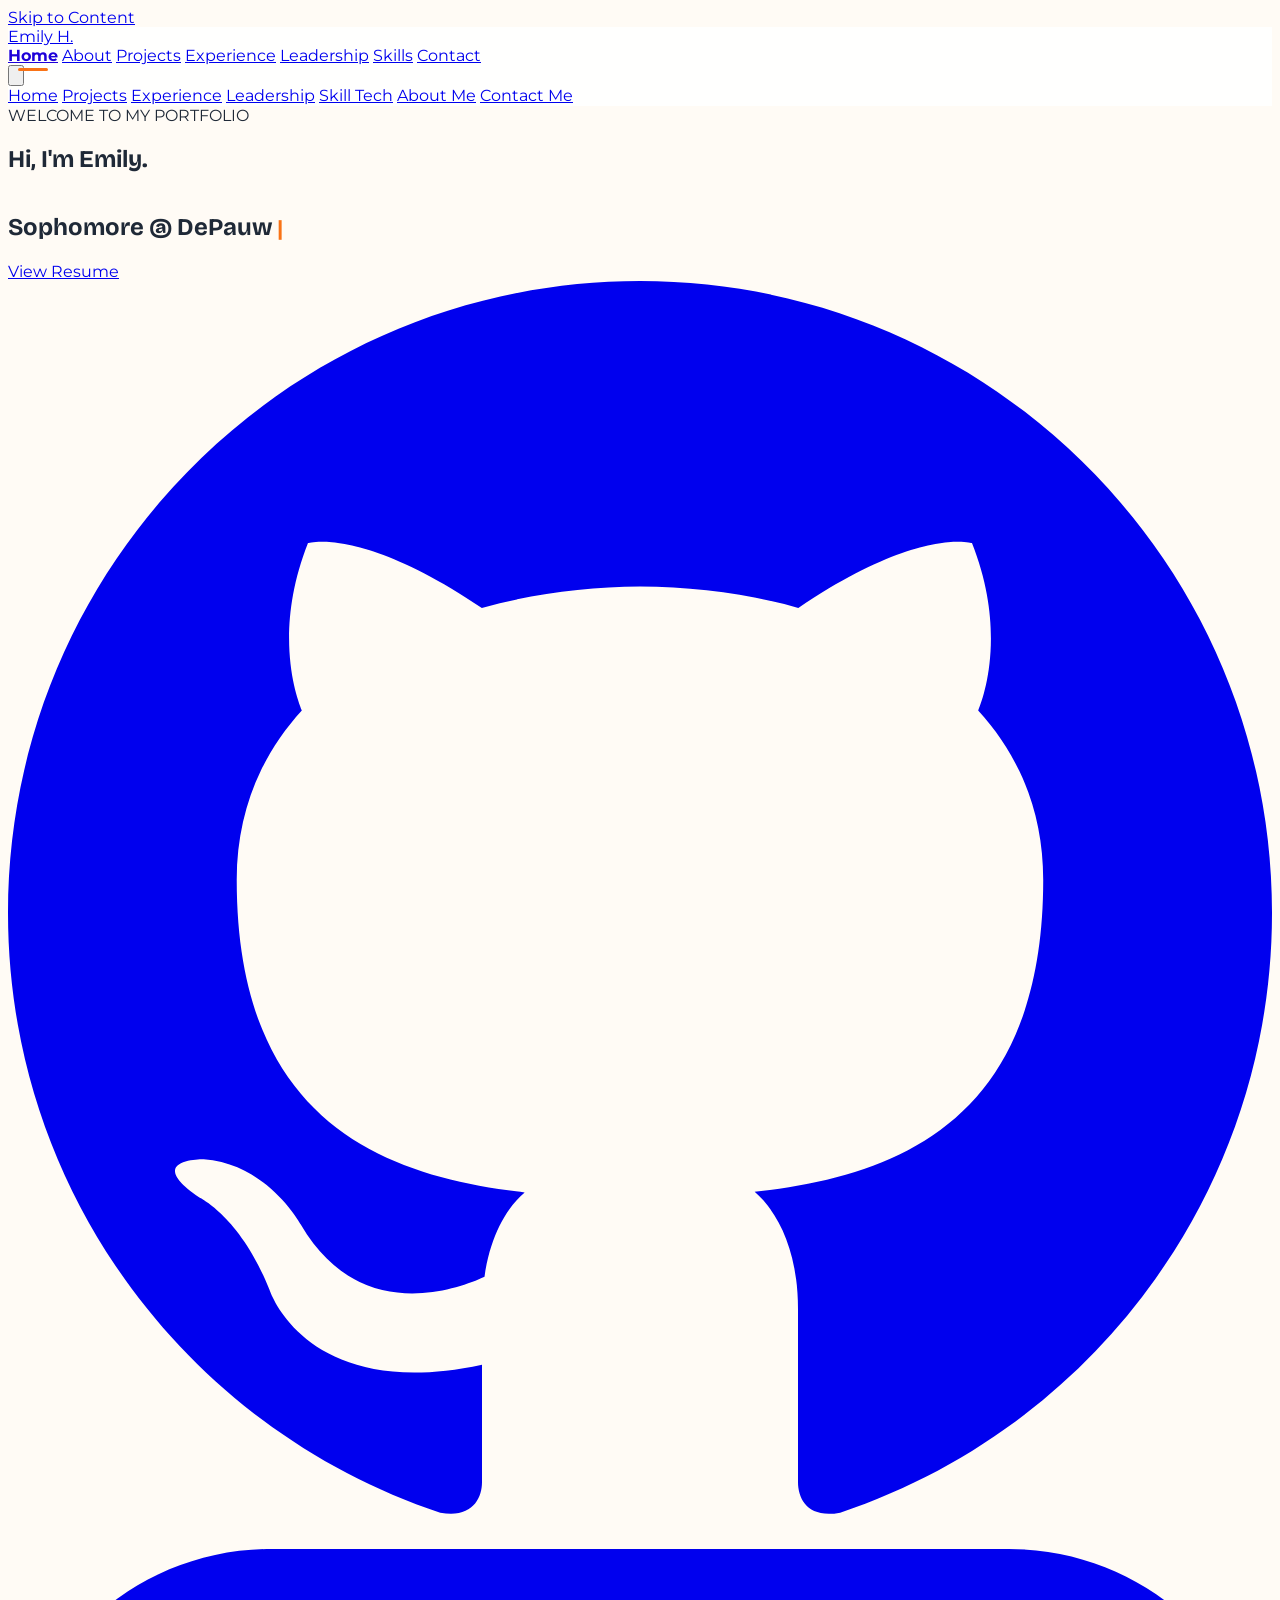
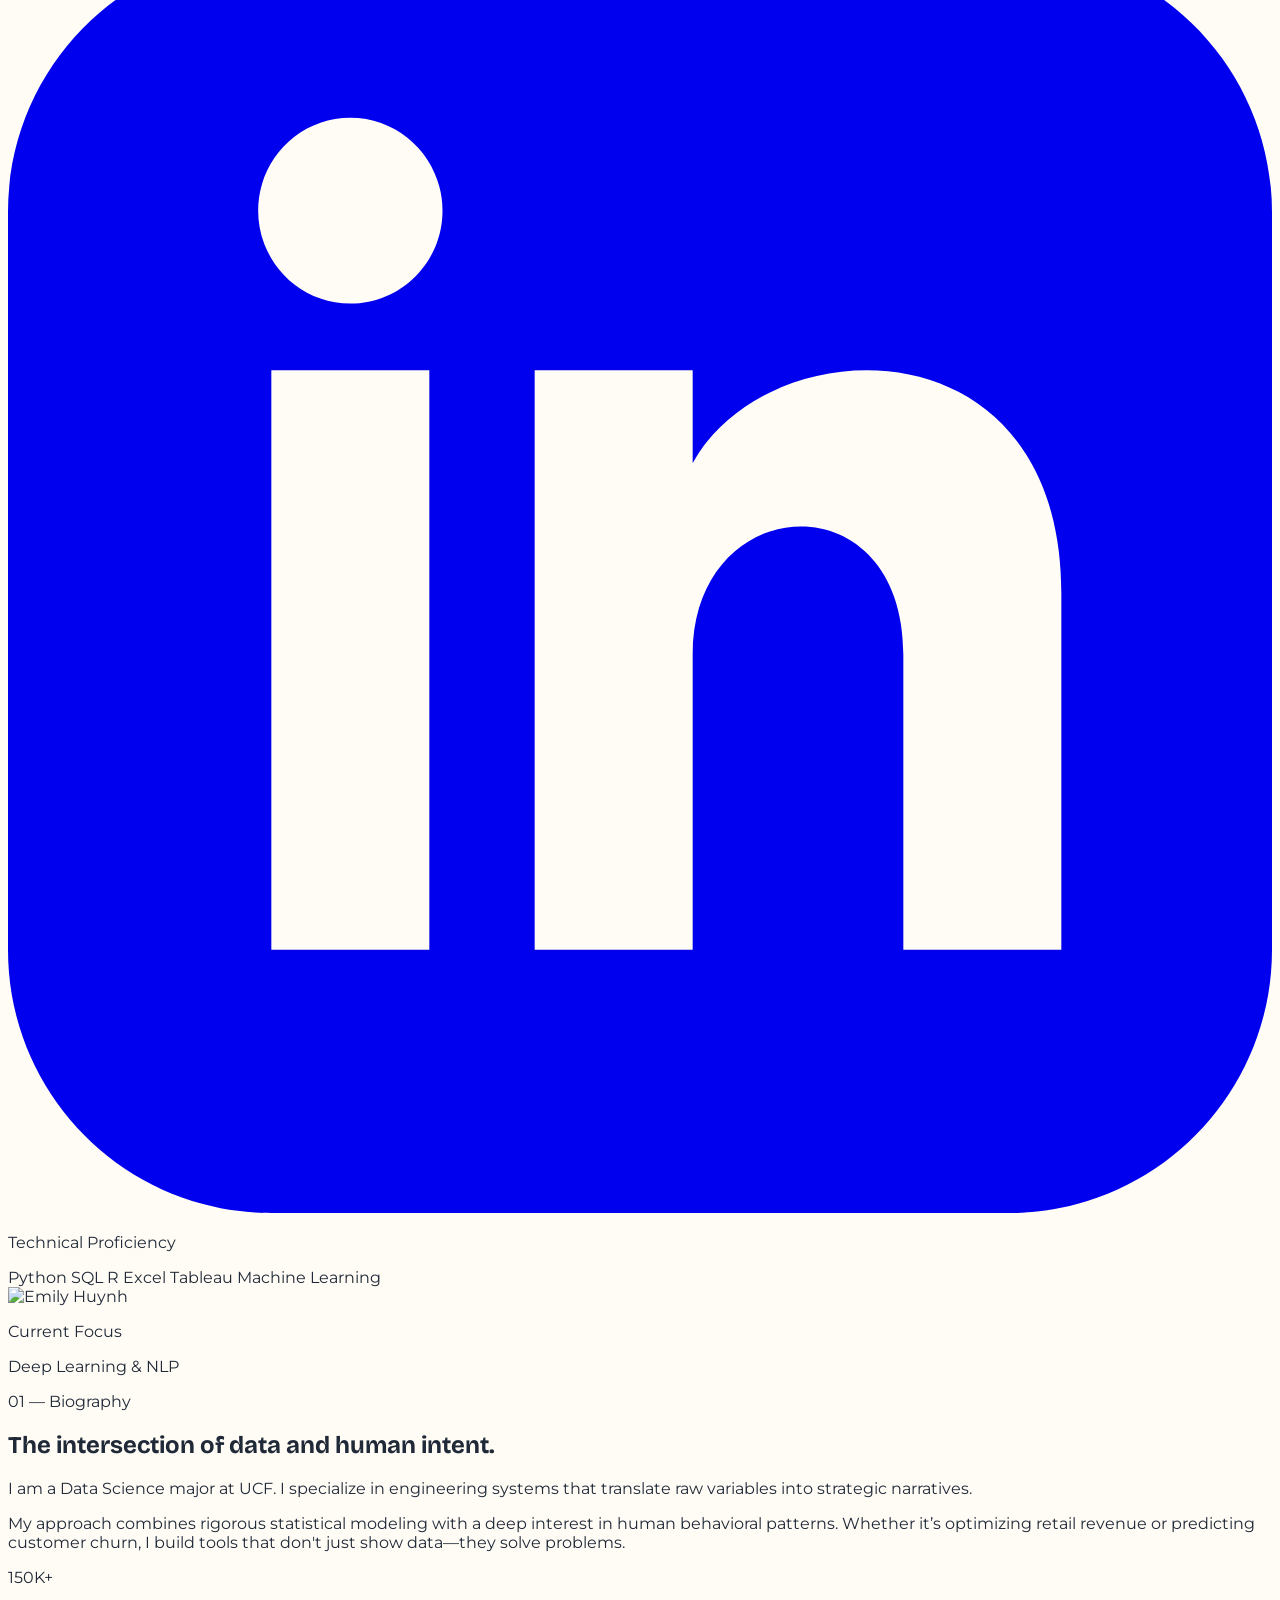
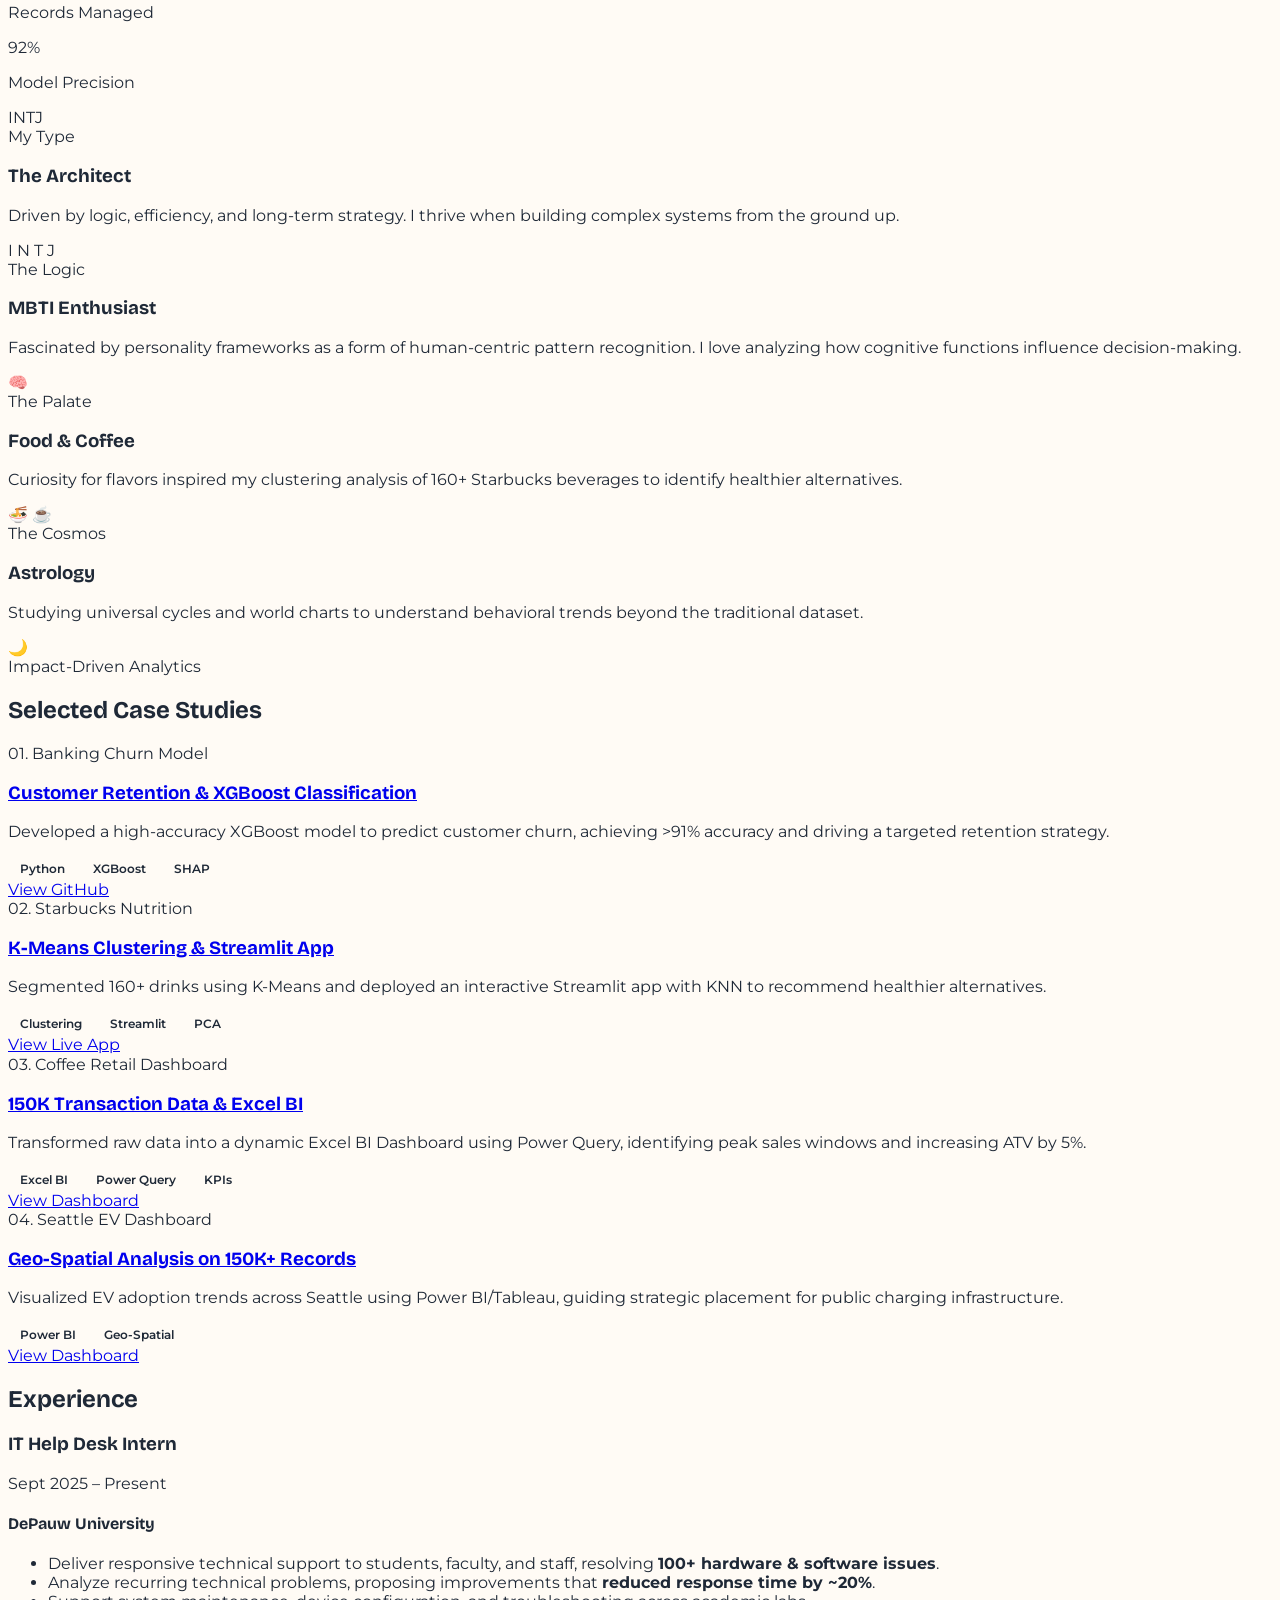
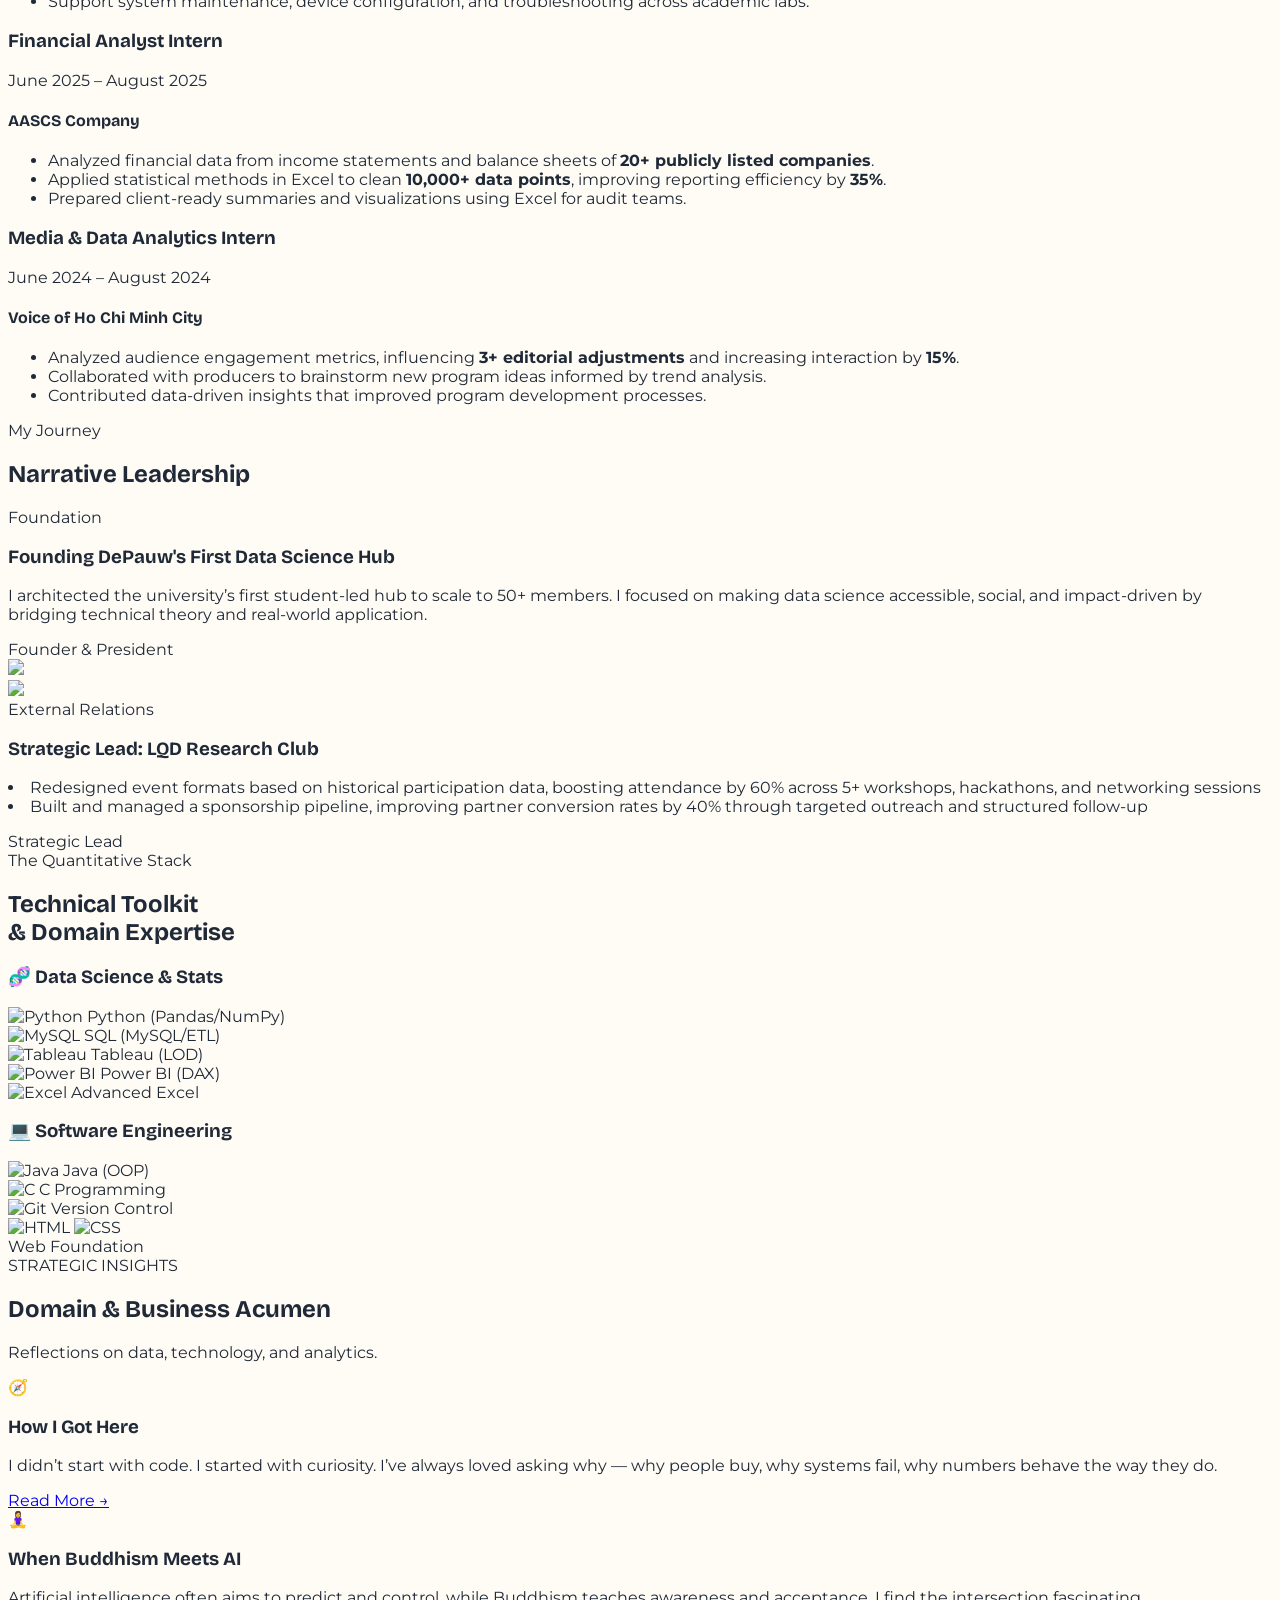
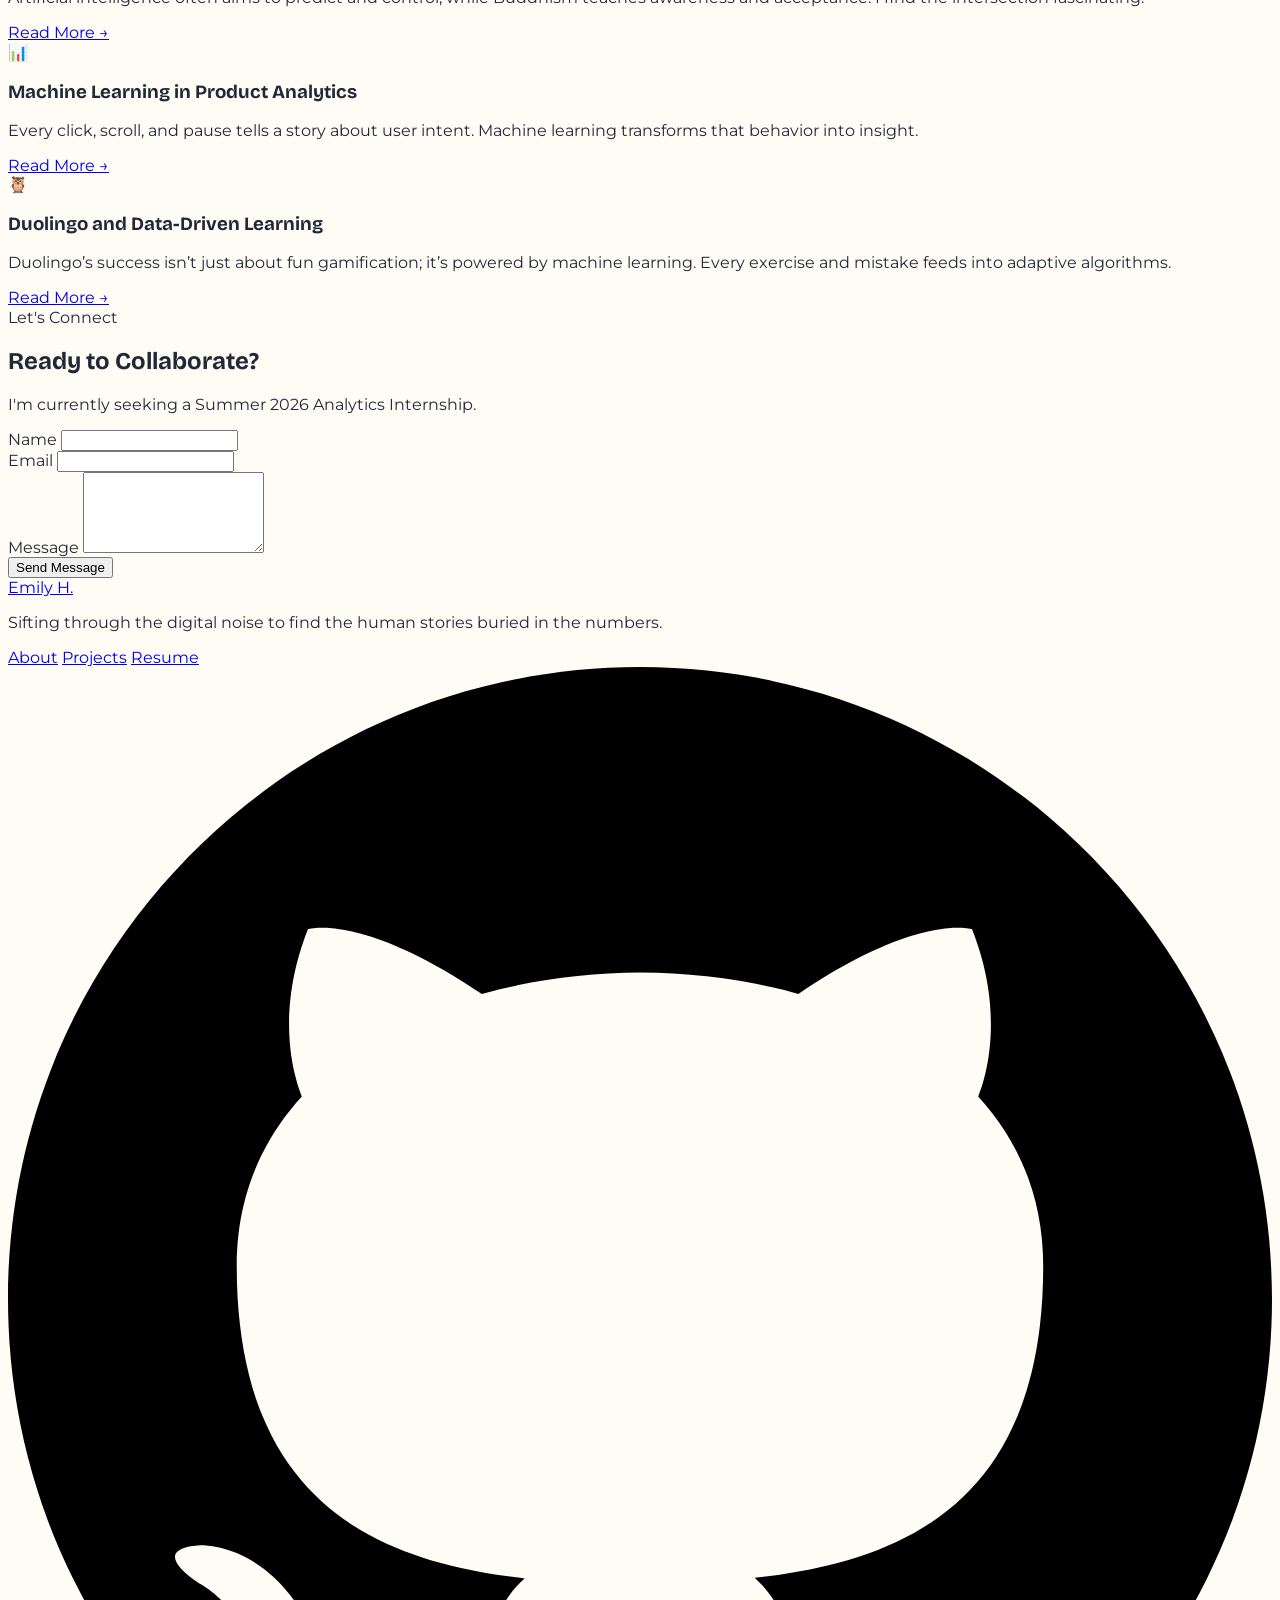
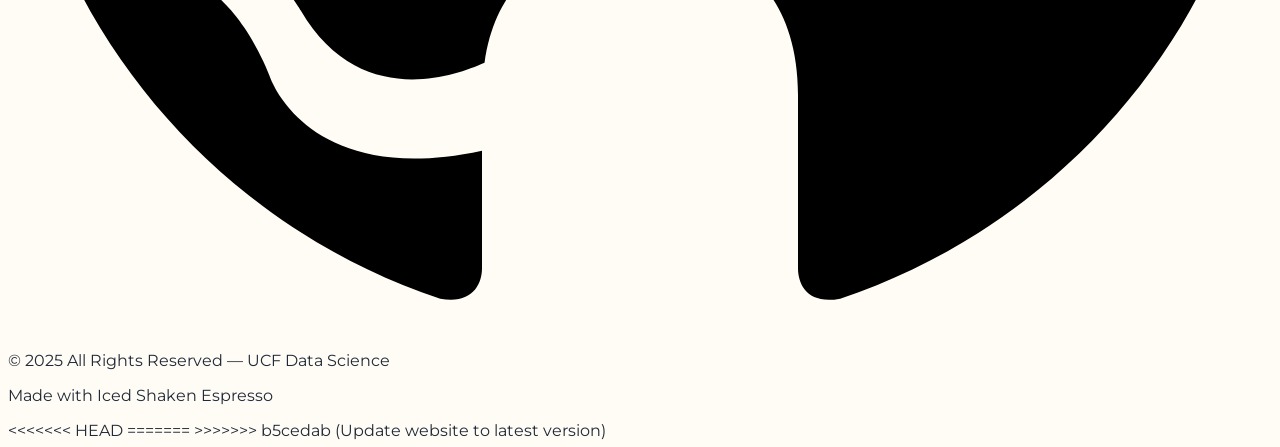
==== index.html @ 8b9244d6 "Update index.html" ====
<!DOCTYPE html>
<html lang="en" class="scroll-smooth">
<head>
    <meta charset="UTF-8">
    <meta name="viewport" content="width=device-width, initial-scale=1.0">
    <title>Emily Huynh | Data Storyteller & Analytics Portfolio</title>
    <meta name="description" content="Emily Huynh's data science and business analytics portfolio. Transforming complex data into actionable insights.">
    
    <link rel="preconnect" href="https://fonts.googleapis.com">
    <link rel="preconnect" href="https://fonts.gstatic.com" crossorigin>
    <link href="https://fonts.googleapis.com/css2?family=Bricolage+Grotesque:opsz,wght@12..96,700&family=Montserrat:wght@400;500;600&display=swap" rel="stylesheet">

    <script src="https://cdn.tailwindcss.com"></script>
    <script>
        tailwind.config = {
            theme: {
                extend: {
                    colors: {
                        'brand-bg': '#FDFCF8',
                        'brand-blue': '#1E00D9', 
                        'brand-blue-dark': '#15009E',
                        'brand-orange': '#F97316',
                        'brand-pink': '#F7B5D5',
                        'brand-pink-light': '#FEF6FA',
                    },
                    fontFamily: {
                        heading: ['"Bricolage Grotesque"', 'sans-serif'],
                        body: ['Montserrat', 'sans-serif'],
                    },
                    animation: {
                        'blob': 'blob 7s infinite',
                        'fadeInUp': 'fadeInUp 0.8s ease-out forwards',
                    },
                    keyframes: {
                        blob: {
                            '0%': { transform: 'translate(0px, 0px) scale(1)' },
                            '33%': { transform: 'translate(30px, -50px) scale(1.1)' },
                            '66%': { transform: 'translate(-20px, 20px) scale(0.9)' },
                            '100%': { transform: 'translate(0px, 0px) scale(1)' },
                        },
                        fadeInUp: {
                            'from': { opacity: '0', transform: 'translateY(20px)' },
                            'to': { opacity: '1', transform: 'translateY(0)' },
                        }
                    }
                },
            },
        };
    </script>
    
    <link rel="stylesheet" href="assets/css/main.min.css">
    <style>
        .glass-header {
            background: rgba(255, 255, 255, 0.85);
            backdrop-filter: blur(12px);
            -webkit-backdrop-filter: blur(12px);
            border-bottom: 1px solid rgba(255, 255, 255, 0.3);
        }
        /* Fix navigation jump */
        section { scroll-margin-top: 100px; }
    </style>
</head>
<body class="text-gray-800 bg-brand-bg antialiased selection:bg-brand-pink selection:text-brand-blue relative">
    
    <div class="fixed inset-0 -z-10 overflow-hidden pointer-events-none">
        <div class="absolute top-0 left-1/4 w-96 h-96 bg-brand-pink/30 rounded-full mix-blend-multiply filter blur-3xl opacity-70 animate-blob"></div>
        <div class="absolute top-0 right-1/4 w-96 h-96 bg-blue-200/30 rounded-full mix-blend-multiply filter blur-3xl opacity-70 animate-blob" style="animation-delay: 2s"></div>
        <div class="absolute -bottom-32 left-1/3 w-96 h-96 bg-purple-200/30 rounded-full mix-blend-multiply filter blur-3xl opacity-70 animate-blob" style="animation-delay: 4s"></div>
    </div>

    <a href="#main-content" class="sr-only focus:not-sr-only focus:absolute focus:top-4 focus:left-4 bg-brand-blue text-white p-4 rounded-lg z-50 shadow-xl font-bold">Skip to Content</a>

    <header id="site-header" class="fixed w-full top-0 z-50 transition-all duration-300 glass-header">
        <nav class="max-w-7xl mx-auto px-4 sm:px-6 py-4 flex justify-between items-center">
            <a href="#welcome" class="font-heading text-2xl md:text-3xl font-bold text-brand-blue tracking-tight hover:opacity-80 transition-opacity">
                Emily H.
            </a>
            
            <div class="hidden md:flex items-center space-x-1">
                <a href="#welcome" class="nav-link px-3 py-2 text-sm font-bold text-gray-600 hover:text-brand-blue rounded-full hover:bg-blue-50/50 transition-all">Home</a>
                <a href="#about" class="nav-link px-3 py-2 text-sm font-bold text-gray-600 hover:text-brand-blue rounded-full hover:bg-blue-50/50 transition-all">About</a>
                <a href="#projects" class="nav-link px-3 py-2 text-sm font-bold text-gray-600 hover:text-brand-blue rounded-full hover:bg-blue-50/50 transition-all">Projects</a>
                <a href="#experience" class="nav-link px-3 py-2 text-sm font-bold text-gray-600 hover:text-brand-blue rounded-full hover:bg-blue-50/50 transition-all">Experience</a>
                <a href="#leadership" class="nav-link px-3 py-2 text-sm font-bold text-gray-600 hover:text-brand-blue rounded-full hover:bg-blue-50/50 transition-all">Leadership</a>
                <a href="#skills-tech" class="nav-link px-3 py-2 text-sm font-bold text-gray-600 hover:text-brand-blue rounded-full hover:bg-blue-50/50 transition-all">Skills</a>
                <a href="#contact" class="ml-2 px-5 py-2.5 text-sm font-bold text-white bg-brand-orange rounded-full shadow-lg shadow-orange-200 hover:bg-orange-600 hover:shadow-orange-300 hover:-translate-y-0.5 transition-all">Contact</a>
            </div>

            <button id="mobile-menu-btn" class="md:hidden p-2 text-gray-600 rounded-lg hover:bg-gray-100 transition-colors" aria-label="Toggle menu">
                <svg class="w-6 h-6" fill="none" stroke="currentColor" viewBox="0 0 24 24"><path stroke-linecap="round" stroke-linejoin="round" stroke-width="2" d="M4 6h16M4 12h16m-7 6h7"></path></svg>
            </button>
        </nav>

        <div id="mobile-menu" class="hidden md:hidden absolute w-full bg-white/95 backdrop-blur-xl border-b border-gray-100 px-4 pb-6 pt-2 shadow-2xl">
            <div class="flex flex-col space-y-2">
                <a href="#welcome" class="mobile-link block py-3 px-4 rounded-xl hover:bg-blue-50 text-gray-700 font-bold">Home</a>
                <a href="#projects" class="mobile-link block py-3 px-4 rounded-xl hover:bg-blue-50 text-gray-700 font-bold">Projects</a>
                <a href="#experience" class="mobile-link block py-3 px-4 rounded-xl hover:bg-blue-50 text-gray-700 font-bold">Experience</a>
                <a href="#leadership" class="mobile-link block py-3 px-4 rounded-xl hover:bg-blue-50 text-gray-700 font-bold">Leadership</a>
                <a href="#skills-tech" class="mobile-link block py-3 px-4 rounded-xl hover:bg-blue-50 text-gray-700 font-bold">Skill Tech</a>
                <a href="#about" class="mobile-link block py-3 px-4 rounded-xl hover:bg-blue-50 text-gray-700 font-bold">About Me</a>
                <a href="#contact" class="mobile-link block py-3 px-4 mt-2 rounded-xl bg-brand-orange/10 text-brand-orange font-bold">Contact Me</a>
            </div>
        </div>
    </header>

   <section id="welcome" class="min-h-[90vh] flex flex-col items-center justify-center pt-24 pb-12">
    <div class="max-w-5xl mx-auto px-6 text-center">
        <div class="inline-flex items-center gap-2 bg-brand-blue/5 text-brand-blue font-heading text-xs md:text-sm font-bold px-5 py-2 rounded-full mb-8 border border-brand-blue/10 opacity-0 animate-fadeInUp">
            <span class="relative flex h-2 w-2">
                <span class="animate-ping absolute inline-flex h-full w-full rounded-full bg-brand-blue opacity-75"></span>
                <span class="relative inline-flex rounded-full h-2 w-2 bg-brand-blue"></span>
            </span>
            WELCOME TO MY PORTFOLIO
        </div>

        <h1 class="text-6xl md:text-8xl lg:text-9xl font-heading font-extrabold text-brand-blue mb-6 tracking-tight leading-[0.9] opacity-0 animate-fadeInUp">
            Hi, I'm Emily.
        </h1>
        
        <div class="h-12 md:h-20 mb-10">
            <h2 id="rotating-text-small" class="font-heading text-3xl md:text-6xl font-bold text-gray-800 opacity-0 animate-fadeInUp" style="animation-delay: 0.2s;"></h2>
        </div>

        <div class="flex flex-col sm:flex-row justify-center items-center gap-8 opacity-0 animate-fadeInUp" style="animation-delay: 0.4s;">
            <a href="assets/docs/resume.pdf" target="_blank" class="group relative px-10 py-4 text-lg font-bold text-white bg-brand-blue rounded-xl shadow-2xl shadow-blue-200 hover:bg-brand-blue-dark transition-all duration-300 overflow-hidden">
                <span class="relative z-10">View Resume</span>
                <div class="absolute inset-0 bg-white/10 translate-y-full group-hover:translate-y-0 transition-transform duration-300"></div>
            </a>
            
            <div class="flex gap-6">
                <a href="https://github.com/emilyxxhy" target="_blank" class="p-4 text-gray-400 hover:text-brand-blue border border-gray-100 rounded-2xl hover:bg-white hover:shadow-xl hover:shadow-blue-50 transition-all duration-300" aria-label="GitHub">
                    <svg class="w-7 h-7" fill="currentColor" viewBox="0 0 24 24"><path d="M12 0c-6.626 0-12 5.373-12 12 0 5.302 3.438 9.8 8.207 11.387.599.111.793-.261.793-.577v-2.234c-3.338.726-4.033-1.416-4.033-1.416-.546-1.387-1.333-1.756-1.333-1.756-1.089-.745.083-.729.083-.729 1.205.084 1.839 1.237 1.839 1.237 1.07 1.834 2.807 1.304 3.492.997.107-.775.418-1.305.762-1.604-2.665-.305-5.467-1.334-5.467-5.931 0-1.311.469-2.381 1.236-3.221-.124-.303-.535-1.524.117-3.176 0 0 1.008-.322 3.301 1.23.957-.266 1.983-.399 3.003-.404 1.02.005 2.047.138 3.006.404 2.291-1.552 3.297-1.23 3.297-1.23.653 1.653.242 2.874.118 3.176.77.84 1.235 1.911 1.235 3.221 0 4.609-2.807 5.624-5.479 5.921.43.372.823 1.102.823 2.222v3.293c0 .319.192.694.801.576 4.765-1.589 8.199-6.086 8.199-11.386 0-6.627-5.373-12-12-12z"/></svg>
                </a>
                <a href="https://www.linkedin.com/in/emilyhuynhh/" target="_blank" class="p-4 text-gray-400 hover:text-brand-blue border border-gray-100 rounded-2xl hover:bg-white hover:shadow-xl hover:shadow-blue-50 transition-all duration-300" aria-label="LinkedIn">
                    <svg class="w-7 h-7" fill="currentColor" viewBox="0 0 24 24"><path d="M19 0h-14c-2.761 0-5 2.239-5 5v14c0 2.761 2.239 5 5 5h14c2.762 0 5-2.239 5-5v-14c0-2.761-2.238-5-5-5zm-11 19h-3v-11h3v11zm-1.5-12.268c-.966 0-1.75-.79-1.75-1.764s.784-1.764 1.75-1.764 1.75.79 1.75 1.764-.783 1.764-1.75 1.764zm13.5 12.268h-3v-5.604c0-3.368-4-3.113-4 0v5.604h-3v-11h3v1.765c1.396-2.586 7-2.777 7 2.476v6.759z"/></svg>
                </a>
            </div>
        </div>

        <div class="mt-24 pt-12 border-t border-gray-100/50 opacity-0 animate-fadeInUp" style="animation-delay: 0.6s;">
            <p class="text-[10px] font-bold text-gray-400 uppercase tracking-[0.3em] mb-8">Technical Proficiency</p>
            <div class="flex flex-wrap justify-center gap-x-12 gap-y-6 grayscale opacity-40 hover:grayscale-0 hover:opacity-100 transition-all duration-700">
                <span class="font-heading text-lg md:text-xl font-bold text-gray-900">Python</span>
                <span class="font-heading text-lg md:text-xl font-bold text-gray-900">SQL</span>
                <span class="font-heading text-lg md:text-xl font-bold text-gray-900">R</span>
                <span class="font-heading text-lg md:text-xl font-bold text-gray-900">Excel</span>
                <span class="font-heading text-lg md:text-xl font-bold text-gray-900">Tableau</span>
                <span class="font-heading text-lg md:text-xl font-bold text-gray-900">Machine Learning</span>
            </div>
        </div>
    </div>
</section>
<section id="about" class="py-24 relative overflow-hidden">
    <div class="absolute top-0 right-0 -translate-y-1/2 translate-x-1/2 w-96 h-96 bg-brand-pink/10 rounded-full blur-3xl"></div>

    <div class="max-w-7xl mx-auto px-6">
        <div class="relative bg-white/40 backdrop-blur-md rounded-[2.5rem] p-8 md:p-16 border border-white/60 shadow-2xl shadow-gray-200/50">
            
            <div class="grid grid-cols-1 lg:grid-cols-12 gap-16 items-center mb-16">
                <div class="lg:col-span-5 relative">
                    <div class="relative z-10 group">
                        <div class="absolute -inset-4 bg-gradient-to-tr from-brand-blue/20 to-brand-pink/20 rounded-[2rem] blur-2xl opacity-0 group-hover:opacity-100 transition-all duration-700"></div>
                        <img src="assets/img/profile.webp" alt="Emily Huynh" class="relative z-10 w-full rounded-[2rem] shadow-2xl object-cover aspect-[4/5] transition-all duration-500">
                        
                        <div class="absolute -bottom-6 -right-6 bg-white p-6 rounded-2xl shadow-xl border border-gray-50 z-20 hidden md:block animate-bounce-slow">
                            <p class="text-[10px] font-bold text-gray-400 uppercase tracking-widest mb-1">Current Focus</p>
                            <p class="text-brand-blue font-heading font-extrabold">Deep Learning & NLP</p>
                        </div>
                    </div>
                </div>

                <div class="lg:col-span-7 space-y-6">
                    <span class="text-brand-blue font-heading font-bold tracking-widest text-xs uppercase block">01 — Biography</span>
                    <h2 class="text-5xl font-heading font-extrabold text-gray-900 tracking-tight leading-tight">The intersection of <span class="text-brand-blue">data</span> and human intent.</h2>
                    
                    <div class="space-y-4 text-lg text-gray-600 leading-relaxed font-body">
                        <p>
                            I am a <span class="text-gray-900 font-semibold underline decoration-brand-pink decoration-2 underline-offset-4">Data Science major at UCF</span>. I specialize in engineering systems that translate raw variables into strategic narratives. 
                        </p>
                        <p>
                            My approach combines rigorous statistical modeling with a deep interest in human behavioral patterns. Whether it’s optimizing retail revenue or predicting customer churn, I build tools that don't just show data—they solve problems.
                        </p>
                    </div>

                    <div class="grid grid-cols-2 gap-6 pt-6 border-t border-gray-100">
                        <div>
                            <p class="text-3xl font-heading font-extrabold text-gray-900">150K+</p>
                            <p class="text-[10px] font-bold text-gray-400 uppercase tracking-widest">Records Managed</p>
                        </div>
                        <div>
                            <p class="text-3xl font-heading font-extrabold text-gray-900">92%</p>
                            <p class="text-[10px] font-bold text-gray-400 uppercase tracking-widest">Model Precision</p>
                        </div>
                    </div>
                </div>
            </div>

            <div class="grid grid-cols-1 md:grid-cols-2 lg:grid-cols-4 gap-6">
                
                <div class="group bg-brand-blue text-white rounded-3xl p-8 hover:shadow-xl transition-all duration-500 relative overflow-hidden">
                    <div class="absolute -right-2 -bottom-4 text-white/10 font-heading font-black text-7xl">INTJ</div>
                    <span class="text-white/60 font-heading font-bold tracking-widest text-[10px] uppercase block mb-4">My Type</span>
                    <h3 class="text-xl font-heading font-bold mb-2">The Architect</h3>
                    <p class="text-xs text-white/80 leading-relaxed mb-4">
                        Driven by logic, efficiency, and long-term strategy. I thrive when building complex systems from the ground up.
                    </p>
                    <div class="flex gap-1">
                        <span class="px-2 py-0.5 bg-white/20 rounded text-[9px] font-bold">I</span>
                        <span class="px-2 py-0.5 bg-white/20 rounded text-[9px] font-bold">N</span>
                        <span class="px-2 py-0.5 bg-white/20 rounded text-[9px] font-bold">T</span>
                        <span class="px-2 py-0.5 bg-white/20 rounded text-[9px] font-bold">J</span>
                    </div>
                </div>

                <div class="bg-brand-blue/[0.02] rounded-3xl p-8 border border-brand-blue/5 hover:bg-white hover:shadow-xl transition-all duration-500">
                    <span class="text-brand-blue font-heading font-bold tracking-widest text-[10px] uppercase block mb-4">The Logic</span>
                    <h3 class="text-xl font-heading font-bold text-gray-900 mb-2">MBTI Enthusiast</h3>
                    <p class="text-xs text-gray-600 leading-relaxed">
                        Fascinated by personality frameworks as a form of human-centric pattern recognition. I love analyzing how cognitive functions influence decision-making.
                    </p>
                    <span class="mt-4 block text-xl">🧠</span>
                </div>

                <div class="bg-gray-50/50 rounded-3xl p-8 border border-gray-100 hover:bg-white hover:shadow-xl transition-all duration-500">
                    <span class="text-brand-pink font-heading font-bold tracking-widest text-[10px] uppercase block mb-4">The Palate</span>
                    <h3 class="text-xl font-heading font-bold text-gray-900 mb-2">Food & Coffee</h3>
                    <p class="text-xs text-gray-600 leading-relaxed">
                        Curiosity for flavors inspired my clustering analysis of 160+ Starbucks beverages to identify healthier alternatives.
                    </p>
                    <span class="mt-4 block text-xl">🍜 ☕</span>
                </div>

                <div class="bg-gray-50/50 rounded-3xl p-8 border border-gray-100 hover:bg-white hover:shadow-xl transition-all duration-500">
                    <span class="text-brand-pink font-heading font-bold tracking-widest text-[10px] uppercase block mb-4">The Cosmos</span>
                    <h3 class="text-xl font-heading font-bold text-gray-900 mb-2">Astrology</h3>
                    <p class="text-xs text-gray-600 leading-relaxed">
                        Studying universal cycles and world charts to understand behavioral trends beyond the traditional dataset.
                    </p>
                    <span class="mt-4 block text-xl">🌙</span>
                </div>

            </div>
        </div>
    </div>
</section>

        <section id="projects" class="py-20">
            <div class="max-w-7xl mx-auto px-4 sm:px-6">
                <div class="text-center mb-16 fade-in">
                    <span class="inline-block bg-brand-pink text-brand-blue font-heading text-sm font-bold px-6 py-2 rounded-full shadow-md uppercase tracking-wider">Impact-Driven Analytics</span>
                    <h2 class="text-4xl lg:text-5xl font-heading font-bold text-gray-900 mt-6">Selected Case Studies</h2>
                </div>

                <div class="grid md:grid-cols-2 gap-8">
                    <article class="group bg-white rounded-3xl p-8 shadow-sm border border-gray-100 hover:shadow-2xl hover:shadow-blue-100/50 transition-all duration-300 hover:-translate-y-1 fade-in">
                        <span class="text-xl font-heading font-bold text-brand-blue block mb-2">01. Banking Churn Model</span>
                        <h3 class="text-2xl font-bold text-gray-900 mb-3 group-hover:text-brand-blue transition-colors">
                            <a href="projects/banking-churn-prediction.html" class="block">Customer Retention & XGBoost Classification</a>
                        </h3>
                        <p class="text-gray-600 mb-6">Developed a high-accuracy XGBoost model to predict customer churn, achieving >91% accuracy and driving a targeted retention strategy.</p>
                        <div class="flex flex-wrap gap-2 mb-6">
                            <span class="tech-chip bg-blue-50 text-blue-800">Python</span>
                            <span class="tech-chip bg-blue-50 text-blue-800">XGBoost</span>
                            <span class="tech-chip bg-blue-50 text-blue-800">SHAP</span>
                        </div>
                        <div class="flex gap-4">
                            <a href="https://github.com/emilyxxhy/churn-modelling" target="_blank" class="text-sm font-bold text-brand-blue hover:text-brand-orange transition-colors">View GitHub</a>
                        </div>
                    </article>

                    <article class="group bg-white rounded-3xl p-8 shadow-sm border border-gray-100 hover:shadow-2xl hover:shadow-green-100/50 transition-all duration-300 hover:-translate-y-1 fade-in delay-100">
                        <span class="text-xl font-heading font-bold text-brand-blue block mb-2">02. Starbucks Nutrition</span>
                        <h3 class="text-2xl font-bold text-gray-900 mb-3 group-hover:text-brand-blue transition-colors">
                            <a href="projects/starbucks-nutrition-analysis.html" class="block">K-Means Clustering & Streamlit App</a>
                        </h3>
                        <p class="text-gray-600 mb-6">Segmented 160+ drinks using K-Means and deployed an interactive Streamlit app with KNN to recommend healthier alternatives.</p>
                        <div class="flex flex-wrap gap-2 mb-6">
                            <span class="tech-chip bg-green-50 text-green-800">Clustering</span>
                            <span class="tech-chip bg-green-50 text-green-800">Streamlit</span>
                            <span class="tech-chip bg-green-50 text-green-800">PCA</span>
                        </div>
                        <div class="flex gap-4">
                            <a href="https://starbucksportfolioapp-67oaqbtqc77lls7gz2fvjy.streamlit.app/" target="_blank" class="text-sm font-bold text-brand-blue hover:text-brand-orange transition-colors">View Live App</a>
                        </div>
                    </article>

                    <article class="group bg-white rounded-3xl p-8 shadow-sm border border-gray-100 hover:shadow-2xl hover:shadow-yellow-100/50 transition-all duration-300 hover:-translate-y-1 fade-in">
                        <span class="text-xl font-heading font-bold text-brand-blue block mb-2">03. Coffee Retail Dashboard</span>
                        <h3 class="text-2xl font-bold text-gray-900 mb-3 group-hover:text-brand-blue transition-colors">
                            <a href="projects/coffee-retail-bi-dashboard.html" class="block">150K Transaction Data & Excel BI</a>
                        </h3>
                        <p class="text-gray-600 mb-6">Transformed raw data into a dynamic Excel BI Dashboard using Power Query, identifying peak sales windows and increasing ATV by 5%.</p>
                        <div class="flex flex-wrap gap-2 mb-6">
                            <span class="tech-chip bg-yellow-50 text-yellow-800">Excel BI</span>
                            <span class="tech-chip bg-yellow-50 text-yellow-800">Power Query</span>
                            <span class="tech-chip bg-yellow-50 text-yellow-800">KPIs</span>
                        </div>
                        <div class="flex gap-4">
                            <a href="#" class="text-sm font-bold text-brand-blue hover:text-brand-orange transition-colors">View Dashboard</a>
                        </div>
                    </article>

                    <article class="group bg-white rounded-3xl p-8 shadow-sm border border-gray-100 hover:shadow-2xl hover:shadow-purple-100/50 transition-all duration-300 hover:-translate-y-1 fade-in delay-100">
                        <span class="text-xl font-heading font-bold text-brand-blue block mb-2">04. Seattle EV Dashboard</span>
                        <h3 class="text-2xl font-bold text-gray-900 mb-3 group-hover:text-brand-blue transition-colors">
                            <a href="projects/ev-population-dashboard.html" class="block">Geo-Spatial Analysis on 150K+ Records</a>
                        </h3>
                        <p class="text-gray-600 mb-6">Visualized EV adoption trends across Seattle using Power BI/Tableau, guiding strategic placement for public charging infrastructure.</p>
                        <div class="flex flex-wrap gap-2 mb-6">
                            <span class="tech-chip bg-purple-50 text-purple-800">Power BI</span>
                            <span class="tech-chip bg-purple-50 text-purple-800">Geo-Spatial</span>
                        </div>
                        <div class="flex gap-4">
                            <a href="https://drive.google.com/file/d/1mkLFYlgLVlaBLLbTvuB74XVIIClnt-8Q/view?usp=sharing" target="_blank" class="text-sm font-bold text-brand-blue hover:text-brand-orange transition-colors">View Dashboard</a>
                        </div>
                    </article>
                </div>
            </div>
        </section>

        <section id="experience" class="py-20 bg-white/50">
            <div class="max-w-4xl mx-auto px-4 sm:px-6">
                <div class="text-center mb-16 fade-in">
                    <h2 class="text-4xl lg:text-5xl font-heading font-bold text-gray-900">Experience</h2>
                </div>
                
                <div class="space-y-12 relative border-l-2 border-brand-blue/20 ml-4 md:ml-0">
                    <article class="relative pl-8 md:pl-12 fade-in">
                        <div class="absolute -left-[9px] top-6 w-5 h-5 rounded-full bg-brand-blue border-4 border-white shadow-sm"></div>
                        <div class="bg-white p-8 rounded-2xl shadow-sm border border-gray-100 hover:shadow-lg transition-all">
                            <div class="flex flex-col sm:flex-row justify-between sm:items-center mb-2">
                                <h3 class="text-2xl font-heading font-bold text-brand-blue">IT Help Desk Intern</h3>
                                <div class="text-sm font-bold text-gray-500 mt-1 sm:mt-0">Sept 2025 – Present</div>
                            </div>
                            <h4 class="text-lg font-semibold text-gray-800 mb-4">DePauw University</h4>
                            <ul class="list-disc space-y-3 pl-5 text-gray-700">
                                <li>Deliver responsive technical support to students, faculty, and staff, resolving <strong>100+ hardware & software issues</strong>.</li>
                                <li>Analyze recurring technical problems, proposing improvements that <strong>reduced response time by ~20%</strong>.</li>
                                <li>Support system maintenance, device configuration, and troubleshooting across academic labs.</li>
                            </ul>
                        </div>
                    </article>

                    <article class="relative pl-8 md:pl-12 fade-in">
                        <div class="absolute -left-[9px] top-6 w-5 h-5 rounded-full bg-brand-orange border-4 border-white shadow-sm"></div>
                        <div class="bg-white p-8 rounded-2xl shadow-sm border border-gray-100 hover:shadow-lg transition-all">
                            <div class="flex flex-col sm:flex-row justify-between sm:items-center mb-2">
                                <h3 class="text-2xl font-heading font-bold text-brand-blue">Financial Analyst Intern</h3>
                                <div class="text-sm font-bold text-gray-500 mt-1 sm:mt-0">June 2025 – August 2025</div>
                            </div>
                            <h4 class="text-lg font-semibold text-gray-800 mb-4">AASCS Company</h4>
                            <ul class="list-disc space-y-3 pl-5 text-gray-700">
                                <li>Analyzed financial data from income statements and balance sheets of <strong>20+ publicly listed companies</strong>.</li>
                                <li>Applied statistical methods in Excel to clean <strong>10,000+ data points</strong>, improving reporting efficiency by <strong>35%</strong>.</li>
                                <li>Prepared client-ready summaries and visualizations using Excel for audit teams.</li>
                            </ul>
                        </div>
                    </article>

                    <article class="relative pl-8 md:pl-12 fade-in">
                        <div class="absolute -left-[9px] top-6 w-5 h-5 rounded-full bg-brand-pink border-4 border-white shadow-sm"></div>
                        <div class="bg-white p-8 rounded-2xl shadow-sm border border-gray-100 hover:shadow-lg transition-all">
                            <div class="flex flex-col sm:flex-row justify-between sm:items-center mb-2">
                                <h3 class="text-2xl font-heading font-bold text-brand-blue">Media & Data Analytics Intern</h3>
                                <div class="text-sm font-bold text-gray-500 mt-1 sm:mt-0">June 2024 – August 2024</div>
                            </div>
                            <h4 class="text-lg font-semibold text-gray-800 mb-4">Voice of Ho Chi Minh City</h4>
                            <ul class="list-disc space-y-3 pl-5 text-gray-700">
                                <li>Analyzed audience engagement metrics, influencing <strong>3+ editorial adjustments</strong> and increasing interaction by <strong>15%</strong>.</li>
                                <li>Collaborated with producers to brainstorm new program ideas informed by trend analysis.</li>
                                <li>Contributed data-driven insights that improved program development processes.</li>
                            </ul>
                        </div>
                    </article>
                </div>
            </div>
        </section>

                <section id="leadership" class="py-24 relative overflow-hidden bg-brand-bg">
            <div class="max-w-6xl mx-auto px-4 sm:px-6">
                <div class="text-center mb-24 fade-in">
                    <span class="text-brand-blue font-heading font-bold tracking-[0.4em] text-xs uppercase mb-3 block">My Journey</span>
                    <h2 class="text-5xl md:text-6xl font-heading font-bold text-gray-900 leading-tight">Narrative Leadership</h2>
                </div>
                <div class="relative">
                    <div class="timeline-path hidden md:block"></div>
                    <div class="relative grid grid-cols-1 md:grid-cols-2 gap-16 items-center mb-32 fade-in">
                        <div class="md:text-right">
                            <span class="inline-block bg-brand-blue/5 text-brand-blue text-[10px] font-bold px-4 py-1.5 rounded-full uppercase tracking-widest mb-4">Foundation</span>
                            <h3 class="text-3xl font-heading font-bold text-gray-900 mb-4">Founding DePauw's First Data Science Hub</h3>
                            <p class="text-gray-600 font-body leading-relaxed mb-6">I architected the university’s first student-led hub to scale to 50+ members. I focused on making data science accessible, social, and impact-driven by bridging technical theory and real-world application.</p>
                            <div class="flex flex-wrap gap-2 justify-start md:justify-end">
                                <span class="bg-white border border-gray-100 px-4 py-2 rounded-xl text-xs font-bold text-brand-blue shadow-sm">Founder & President</span>
                            </div>
                        </div>
                        <div class="relative group"><div class="absolute inset-0 bg-brand-blue/10 rounded-[2.5rem] transform -rotate-3 group-hover:rotate-0 transition-transform"></div><img src="https://images.unsplash.com/photo-1522202176988-66273c2fd55f?auto=format&fit=crop&w=800&q=80" class="relative rounded-[2.5rem] shadow-2xl h-72 md:h-96 w-full object-cover animate-float"></div>
                        <div class="hidden md:block absolute left-1/2 -translate-x-1/2 w-4 h-4 rounded-full bg-brand-blue border-4 border-white shadow-lg"></div>
                    </div>
                    <div class="relative grid grid-cols-1 md:grid-cols-2 gap-16 items-center mb-16 fade-in">
                        <div class="relative group order-last md:order-first"><div class="absolute inset-0 bg-brand-pink/30 rounded-[2.5rem] transform rotate-3 group-hover:rotate-0 transition-transform"></div><img src="https://images.unsplash.com/photo-1542744173-8e7e53415bb0?auto=format&fit=crop&w=800&q=80" class="relative rounded-[2.5rem] shadow-2xl h-72 md:h-96 w-full object-cover" style="animation: float 6s infinite reverse;"></div>
                        <div>
                            <span class="inline-block bg-brand-pink/20 text-brand-pink text-[10px] font-bold px-4 py-1.5 rounded-full uppercase tracking-widest mb-4">External Relations</span>
                            <h3 class="text-3xl font-heading font-bold text-gray-900 mb-4">Strategic Lead: LQD Research Club</h3>
                            <p class="text-gray-600 font-body leading-relaxed mb-6"> <li>Redesigned event formats based on historical participation data, boosting attendance by 60% across 5+ workshops, hackathons, and networking sessions</li>
<li>Built and managed a sponsorship pipeline, improving partner conversion rates by 40% through targeted outreach and structured follow-up</li>
</p>
                            <div class="flex flex-wrap gap-2">
                                <span class="bg-white border border-gray-100 px-4 py-2 rounded-xl text-xs font-bold text-brand-pink shadow-sm">Strategic Lead</span>
                            </div>
                        </div>
                        <div class="hidden md:block absolute left-1/2 -translate-x-1/2 w-4 h-4 rounded-full bg-brand-pink border-4 border-white shadow-lg"></div>
                    </div>
                </div>
            </div>
        </section>

    <section id="skills-tech" class="py-24 bg-white/50 relative overflow-hidden">
    <div class="absolute top-1/2 left-0 w-72 h-72 bg-brand-blue/5 rounded-full blur-[100px] -z-10"></div>

    <div class="max-w-6xl mx-auto px-4 sm:px-6">
        <div class="text-center mb-20 fade-in">
            <span class="inline-block bg-brand-pink text-brand-blue font-heading text-xs font-bold px-6 py-2 rounded-full shadow-md uppercase tracking-wider">The Quantitative Stack</span>
            <h2 class="text-5xl font-heading font-bold text-gray-900 mt-6 leading-tight">Technical Toolkit <br/>& <span class="text-brand-blue">Domain Expertise</span></h2>
        </div>

        <div class="space-y-20">
            <div class="fade-in">
                <div class="flex items-center gap-4 mb-10">
                    <div class="h-px flex-1 bg-gray-200"></div>
                    <h3 class="text-2xl font-heading font-bold text-gray-900">🧬 Data Science & Stats</h3>
                    <div class="h-px flex-1 bg-gray-200"></div>
                </div>
                
                <div class="grid grid-cols-2 md:grid-cols-4 lg:grid-cols-5 gap-6">
                    <div class="skill-card flex flex-col items-center p-6 bg-white rounded-[2rem] border border-gray-100 shadow-sm hover:border-brand-blue/30 transition-all">
                        <img src="https://cdn.jsdelivr.net/gh/devicons/devicon/icons/python/python-original.svg" alt="Python" class="w-10 h-10 mb-4">
                        <span class="font-bold text-[10px] text-gray-700 uppercase tracking-widest text-center">Python (Pandas/NumPy)</span>
                    </div>
                    <div class="skill-card flex flex-col items-center p-6 bg-white rounded-[2rem] border border-gray-100 shadow-sm hover:border-brand-blue/30 transition-all">
                        <img src="https://cdn.jsdelivr.net/gh/devicons/devicon/icons/mysql/mysql-original.svg" alt="MySQL" class="w-10 h-10 mb-4">
                        <span class="font-bold text-[10px] text-gray-700 uppercase tracking-widest text-center">SQL (MySQL/ETL)</span>
                    </div>
                    <div class="skill-card flex flex-col items-center p-6 bg-white rounded-[2rem] border border-gray-100 shadow-sm hover:border-brand-blue/30 transition-all">
                        <img src="https://cdn.worldvectorlogo.com/logos/tableau-software.svg" alt="Tableau" class="w-10 h-10 mb-4">
                        <span class="font-bold text-[10px] text-gray-700 uppercase tracking-widest text-center">Tableau (LOD)</span>
                    </div>
                    <div class="skill-card flex flex-col items-center p-6 bg-white rounded-[2rem] border border-gray-100 shadow-sm hover:border-brand-blue/30 transition-all">
                        <img src="https://upload.wikimedia.org/wikipedia/commons/c/cf/New_Power_BI_Logo.svg" alt="Power BI" class="w-10 h-10 mb-4">
                        <span class="font-bold text-[10px] text-gray-700 uppercase tracking-widest text-center">Power BI (DAX)</span>
                    </div>
                    <div class="skill-card flex flex-col items-center p-6 bg-white rounded-[2rem] border border-gray-100 shadow-sm hover:border-brand-blue/30 transition-all">
                        <img src="https://upload.wikimedia.org/wikipedia/commons/3/34/Microsoft_Office_Excel_%282019%E2%80%93present%29.svg" alt="Excel" class="w-10 h-10 mb-4">
                        <span class="font-bold text-[10px] text-gray-700 uppercase tracking-widest text-center">Advanced Excel</span>
                    </div>
                </div>
            </div>

            <div class="fade-in">
                <div class="flex items-center gap-4 mb-10">
                    <div class="h-px flex-1 bg-gray-200"></div>
                    <h3 class="text-2xl font-heading font-bold text-gray-900">💻 Software Engineering</h3>
                    <div class="h-px flex-1 bg-gray-200"></div>
                </div>
                
                <div class="grid grid-cols-2 md:grid-cols-4 lg:grid-cols-5 gap-6">
                    <div class="skill-card flex flex-col items-center p-6 bg-white rounded-[2rem] border border-gray-100 shadow-sm hover:border-brand-blue/30 transition-all">
                        <img src="https://cdn.jsdelivr.net/gh/devicons/devicon/icons/java/java-original.svg" alt="Java" class="w-10 h-10 mb-4">
                        <span class="font-bold text-[10px] text-gray-700 uppercase tracking-widest text-center">Java (OOP)</span>
                    </div>
                    <div class="skill-card flex flex-col items-center p-6 bg-white rounded-[2rem] border border-gray-100 shadow-sm hover:border-brand-blue/30 transition-all">
                        <img src="https://cdn.jsdelivr.net/gh/devicons/devicon/icons/c/c-original.svg" alt="C" class="w-10 h-10 mb-4">
                        <span class="font-bold text-[10px] text-gray-700 uppercase tracking-widest text-center">C Programming</span>
                    </div>
                    <div class="skill-card flex flex-col items-center p-6 bg-white rounded-[2rem] border border-gray-100 shadow-sm hover:border-brand-blue/30 transition-all">
                        <img src="https://cdn.jsdelivr.net/gh/devicons/devicon/icons/git/git-original.svg" alt="Git" class="w-10 h-10 mb-4">
                        <span class="font-bold text-[10px] text-gray-700 uppercase tracking-widest text-center">Version Control</span>
                    </div>
                    <div class="skill-card flex flex-col items-center p-6 bg-white rounded-[2rem] border border-gray-100 shadow-sm hover:border-brand-blue/30 transition-all">
                        <div class="flex gap-2 mb-4">
                            <img src="https://cdn.jsdelivr.net/gh/devicons/devicon/icons/html5/html5-original.svg" alt="HTML" class="w-6 h-6">
                            <img src="https://cdn.jsdelivr.net/gh/devicons/devicon/icons/css3/css3-original.svg" alt="CSS" class="w-6 h-6">
                        </div>
                        <span class="font-bold text-[10px] text-gray-700 uppercase tracking-widest text-center">Web Foundation</span>
                    </div>
                </div>
            </div>
        </div>
    </div>
</section>
        <section id="domain-acumen" class="bg-white/60 py-20">
            <div class="max-w-7xl mx-auto px-4 sm:px-6">
                <div class="text-center mb-16 fade-in">
                    <span class="inline-block bg-brand-orange text-white font-heading text-sm font-bold px-6 py-2 rounded-full shadow-md uppercase tracking-wider">STRATEGIC INSIGHTS</span>
                    <h2 class="text-4xl lg:text-5xl font-heading font-bold text-gray-900 mt-6">Domain & Business Acumen</h2>
                    <p class="text-gray-600 font-body mt-2">Reflections on data, technology, and analytics.</p>
                </div>

                <div class="grid md:grid-cols-2 gap-8">
                    <div class="bg-white p-8 rounded-2xl shadow-sm border border-gray-100 hover:shadow-2xl transition-all duration-300 transform hover:-translate-y-2 group fade-in">
                        <span class="text-3xl mb-4 block transform group-hover:scale-110 transition-transform">🧭</span>
                        <h3 class="text-2xl font-heading font-bold text-gray-900 mb-2 group-hover:text-brand-blue transition-colors">How I Got Here</h3>
                        <p class="text-gray-600 text-sm leading-relaxed mb-4">I didn’t start with code. I started with curiosity. I’ve always loved asking why — why people buy, why systems fail, why numbers behave the way they do.</p>
                        <a href="articles/how-i-got-here.html" class="text-brand-blue font-bold text-sm hover:text-brand-orange transition-colors">Read More →</a>
                    </div>
                    <div class="bg-white p-8 rounded-2xl shadow-sm border border-gray-100 hover:shadow-2xl transition-all duration-300 transform hover:-translate-y-2 group fade-in">
                        <span class="text-3xl mb-4 block transform group-hover:scale-110 transition-transform">🧘‍♀️</span>
                        <h3 class="text-2xl font-heading font-bold text-gray-900 mb-2 group-hover:text-brand-blue transition-colors">When Buddhism Meets AI</h3>
                        <p class="text-gray-600 text-sm leading-relaxed mb-4">Artificial intelligence often aims to predict and control, while Buddhism teaches awareness and acceptance. I find the intersection fascinating.</p>
                        <a href="articles/buddhism-meets-ai.html" class="text-brand-blue font-bold text-sm hover:text-brand-orange transition-colors">Read More →</a>
                    </div>
                    <div class="bg-white p-8 rounded-2xl shadow-sm border border-gray-100 hover:shadow-2xl transition-all duration-300 transform hover:-translate-y-2 group fade-in">
                        <span class="text-3xl mb-4 block transform group-hover:scale-110 transition-transform">📊</span>
                        <h3 class="text-2xl font-heading font-bold text-gray-900 mb-2 group-hover:text-brand-blue transition-colors">Machine Learning in Product Analytics</h3>
                        <p class="text-gray-600 text-sm leading-relaxed mb-4">Every click, scroll, and pause tells a story about user intent. Machine learning transforms that behavior into insight.</p>
                        <a href="articles/ml-product-analytics.html" class="text-brand-blue font-bold text-sm hover:text-brand-orange transition-colors">Read More →</a>
                    </div>
                    <div class="bg-white p-8 rounded-2xl shadow-sm border border-gray-100 hover:shadow-2xl transition-all duration-300 transform hover:-translate-y-2 group fade-in">
                        <span class="text-3xl mb-4 block transform group-hover:scale-110 transition-transform">🦉</span>
                        <h3 class="text-2xl font-heading font-bold text-gray-900 mb-2 group-hover:text-brand-blue transition-colors">Duolingo and Data-Driven Learning</h3>
                        <p class="text-gray-600 text-sm leading-relaxed mb-4">Duolingo’s success isn’t just about fun gamification; it’s powered by machine learning. Every exercise and mistake feeds into adaptive algorithms.</p>
                        <a href="articles/duolingo-data-strategy.html" class="text-brand-blue font-bold text-sm hover:text-brand-orange transition-colors">Read More →</a>
                    </div>
                </div>
            </div>
        </section>

        <section id="contact" class="py-20">
            <div class="max-w-4xl mx-auto px-4 sm:px-6 fade-in">
                <div class="text-center mb-16">
                    <span class="inline-block bg-brand-orange text-white font-heading text-sm font-bold px-6 py-2 rounded-full shadow-md uppercase tracking-wider">Let's Connect</span>
                    <h2 class="text-4xl lg:text-5xl font-heading font-bold text-gray-900 mt-6">Ready to Collaborate?</h2>
                    <p class="text-gray-600 font-body mt-2">I'm currently seeking a Summer 2026 Analytics Internship.</p>
                </div>
<form id="contact-form" action="https://formspree.io/f/mojaegjo" method="POST" class="bg-white p-8 rounded-xl shadow-2xl space-y-6">
    <input type="text" name="_gotcha" style="display:none">
    
    <div class="grid grid-cols-1 md:grid-cols-2 gap-6">
        <div>
            <label for="name" class="block text-sm font-semibold text-gray-700 mb-2">Name</label>
            <input type="text" id="name" name="name" required class="w-full p-3 border border-gray-300 rounded-lg focus:ring-2 focus:ring-brand-blue outline-none">
        </div>
        <div>
            <label for="email" class="block text-sm font-semibold text-gray-700 mb-2">Email</label>
            <input type="email" id="email" name="email" required class="w-full p-3 border border-gray-300 rounded-lg focus:ring-2 focus:ring-brand-blue outline-none">
        </div>
    </div>
    <div>
        <label for="message" class="block text-sm font-semibold text-gray-700 mb-2">Message</label>
        <textarea id="message" name="message" rows="5" required class="w-full p-3 border border-gray-300 rounded-lg focus:ring-2 focus:ring-brand-blue outline-none"></textarea>
    </div>
    <div class="pt-4">
        <button type="submit" class="w-full bg-brand-blue text-white font-heading font-bold px-8 py-3 rounded-xl shadow-lg hover:bg-opacity-90 transition-all transform hover:scale-[1.01]">
            Send Message
        </button>
    </div>
</form>

    </main>

</main>

    <footer class="w-full bg-[#0B0F1A] border-t border-white/5 py-16">
        <div class="max-w-7xl mx-auto px-6">
            <div class="flex flex-col md:flex-row justify-between items-center gap-10">
                
                <div class="space-y-4 text-center md:text-left">
                    <a href="#welcome" class="font-heading text-3xl font-bold text-white tracking-tighter hover:text-brand-blue transition-colors">
                        Emily H<span class="text-brand-blue">.</span>
                    </a>
                    <p class="font-body text-sm text-gray-500 max-w-xs leading-relaxed">
                        Sifting through the digital noise to find the <span class="text-white italic">human stories</span> buried in the numbers.
                    </p>
                </div>

                <div class="flex gap-12 text-[10px] font-bold uppercase tracking-[0.2em] text-gray-400">
                    <a href="#about" class="hover:text-white transition-colors">About</a>
                    <a href="#projects" class="hover:text-white transition-colors">Projects</a>
                    <a href="assets/docs/resume.pdf" target="_blank" class="text-brand-blue">Resume</a>
                </div>

                <div class="flex gap-4">
                    <a href="https://github.com/emilyxxhy" target="_blank" class="p-3 border border-white/10 rounded-full hover:bg-white/5 transition-all text-gray-400 hover:text-white">
                        <svg class="w-5 h-5 fill-current" viewBox="0 0 24 24"><path d="M12 0c-6.626 0-12 5.373-12 12 0 5.302 3.438 9.8 8.207 11.387.599.111.793-.261.793-.577v-2.234c-3.338.726-4.033-1.416-4.033-1.416-.546-1.387-1.333-1.756-1.333-1.756-1.089-.745.083-.729.083-.729 1.205.084 1.839 1.237 1.839 1.237 1.07 1.834 2.807 1.304 3.492.997.107-.775.418-1.305.762-1.604-2.665-.305-5.467-1.334-5.467-5.931 0-1.311.469-2.381 1.236-3.221-.124-.303-.535-1.524.117-3.176 0 0 1.008-.322 3.301 1.23.957-.266 1.983-.399 3.003-.404 1.02.005 2.047.138 3.006.404 2.291-1.552 3.297-1.23 3.297-1.23.653 1.653.242 2.874.118 3.176.77.84 1.235 1.911 1.235 3.221 0 4.609-2.807 5.624-5.479 5.921.43.372.823 1.102.823 2.222v3.293c0 .319.192.694.801.576 4.765-1.589 8.199-6.086 8.199-11.386 0-6.627-5.373-12-12-12z"/></svg>
                    </a>
                </div>
            </div>

            <div class="mt-16 pt-8 border-t border-white/5 flex flex-col md:flex-row justify-between items-center gap-4 text-[9px] font-bold uppercase tracking-widest text-gray-600">
                <p>© 2025 All Rights Reserved — UCF Data Science</p>
                <p>Made with <span class="text-brand-orange italic">Iced Shaken Espresso</span></p>
            </div>
        </div>
    </footer>

    <script src="assets/js/app.min.js"></script>
    <script>
        // Mobile Menu
        const mobileBtn = document.getElementById('mobile-menu-btn');
        const mobileMenu = document.getElementById('mobile-menu');
        if (mobileBtn && mobileMenu) {
            mobileBtn.addEventListener('click', () => mobileMenu.classList.toggle('hidden'));
        }

        // Rotating Text
        const words = ["Data Storyteller", "Analytics Architect", "Problem Solver", "Data Science @ UCF"];
        let index = 0;
        const textTarget = document.getElementById('rotating-text-small');
        
        function rotateText() {
            if (textTarget) {
                textTarget.style.opacity = '0';
                setTimeout(() => {
                    textTarget.innerText = words[index % words.length];
                    textTarget.style.opacity = '1';
                    index++;
                }, 500);
            }
        }
        setInterval(rotateText, 3000);
        rotateText();
    </script>
</body>
</html>
    <script src="assets/js/app.min.js"></script>
</body>
<script>
    // 1. Make the Mobile Menu work
    const mobileBtn = document.getElementById('mobile-menu-btn');
    const mobileMenu = document.getElementById('mobile-menu');
    if (mobileBtn && mobileMenu) {
        mobileBtn.addEventListener('click', () => {
            mobileMenu.classList.toggle('hidden');
        });
    }

    // 2. Make the "Hi, I'm Emily" text rotate
    const words = ["Data Storyteller", "Analytics Architect", "Problem Solver", "Data Science @ UCF"];
    let index = 0;
    const textTarget = document.getElementById('rotating-text-small');
    
    function rotateText() {
        if (textTarget) {
            textTarget.style.opacity = '0'; // Fade out
            setTimeout(() => {
                textTarget.innerText = words[index % words.length];
                textTarget.style.opacity = '1'; // Fade in
                index++;
            }, 500);
        }
    }
    setInterval(rotateText, 3000); // Changes every 3 seconds
    rotateText(); // Run once immediately

    // 3. Form feedback
    const contactForm = document.getElementById('contact-form');
    if (contactForm) {
        contactForm.addEventListener('submit', () => {
            const btn = contactForm.querySelector('button');
            btn.innerText = "Sending... 🚀";
            btn.style.opacity = "0.7";
        });
    }
</script>
<<<<<<< HEAD
</html>
=======
</html>
>>>>>>> b5cedab (Update website to latest version)
---- assets/css/main.min.css ----
/* Custom CSS for main.min.css */

/* --- Tailwind Directives (Must be at the top) --- */
@tailwind base;
@tailwind components;
@tailwind utilities;

/* --- Base Typography & Reset --- */
body {
    font-family: 'Montserrat', sans-serif;
    background-color: #FFFBF5;
    color: #1F2937;
    -webkit-font-smoothing: antialiased;
}

h1, h2, h3, h4, h5, h6 {
    font-family: 'Bricolage Grotesque', sans-serif;
}

html {
    scroll-behavior: smooth;
    scroll-padding-top: 80px; /* Backup for sticky header */
}

/* --- Navigation Active State --- */
.nav-link-active {
    font-weight: 700;
    color: #1E00D9; /* brand-blue */
    position: relative;
}

.nav-link-active::after {
    content: '';
    display: block;
    width: 60%;
    height: 3px;
    background-color: #F97316; /* Orange accent */
    border-radius: 2px;
    position: absolute;
    bottom: -6px;
    left: 50%;
    transform: translateX(-50%);
}

/* --- Glassmorphism Utilities --- */
.glass-card {
    background: rgba(255, 255, 255, 0.7);
    backdrop-filter: blur(10px);
    -webkit-backdrop-filter: blur(10px);
    border: 1px solid rgba(255, 255, 255, 0.3);
}

/* --- Animation Utilities --- */
.delay-100 { animation-delay: 100ms; }
.delay-200 { animation-delay: 200ms; }
.delay-300 { animation-delay: 300ms; }

/* --- Animations --- */
@keyframes blink {
    50% { opacity: 0; }
}

@keyframes fadeInUp {
    from { opacity: 0; transform: translateY(20px); }
    to { opacity: 1; transform: translateY(0); }
}

.fade-in {
    opacity: 0;
    transform: translateY(20px);
    transition: opacity 0.8s cubic-bezier(0.25, 0.46, 0.45, 0.94), transform 0.8s cubic-bezier(0.25, 0.46, 0.45, 0.94);
    will-change: opacity, transform;
}

.fade-in.is-visible {
    opacity: 1;
    transform: translateY(0);
}

.animate-fadeInUp {
    animation: fadeInUp 0.8s ease-out forwards;
}

/* --- Rotating Text Cursor --- */
#rotating-text-small {
    min-height: 1.2em;
    display: inline-block;
}

#rotating-text-small::after {
    content: '|';
    display: inline-block;
    color: #F97316;
    animation: blink 0.75s step-end infinite;
    font-weight: 700;
    margin-left: 4px;
    vertical-align: middle;
}

/* --- Timeline Styling --- */
.timeline-item {
    position: relative;
    padding-left: 2.5rem;
    border-left: 2px solid #E5E7EB; /* Light gray line */
    padding-bottom: 2rem;
}

.timeline-item:last-child {
    border-left: transparent;
    padding-bottom: 0;
}

.timeline-dot {
    position: absolute;
    left: -9px;
    top: 0;
    width: 16px;
    height: 16px;
    border-radius: 50%;
    background-color: #1E00D9;
    border: 3px solid #FFFBF5; /* Creates a gap effect */
    z-index: 10;
}

/* --- Tech Chip Base --- */
.tech-chip {
    display: inline-flex;
    align-items: center;
    padding: 0.25rem 0.75rem;
    font-size: 0.75rem;
    font-weight: 600;
    border-radius: 9999px;
    white-space: nowrap;
}

/* --- Accessibility (Combined) --- */
@media (prefers-reduced-motion) {
    html {
        scroll-behavior: auto;
    }
    
    *, ::before, ::after {
        animation-duration: 0.01ms !important;
        animation-iteration-count: 1 !important;
        transition-duration: 0.01ms !important;
        scroll-behavior: auto !important;
    }
    
    .fade-in {
        opacity: 1 !important;
        transform: none !important;
    }

    /* This stops the white background from showing at the bottom */
html, body {
    background-color: #0B0F1A !important;
    margin: 0;
    padding: 0;
    width: 100%;
    overflow-x: hidden;
}
/* This ensures every section touches the edges */
section, footer {
    width: 100%;
    display: block;
}
}
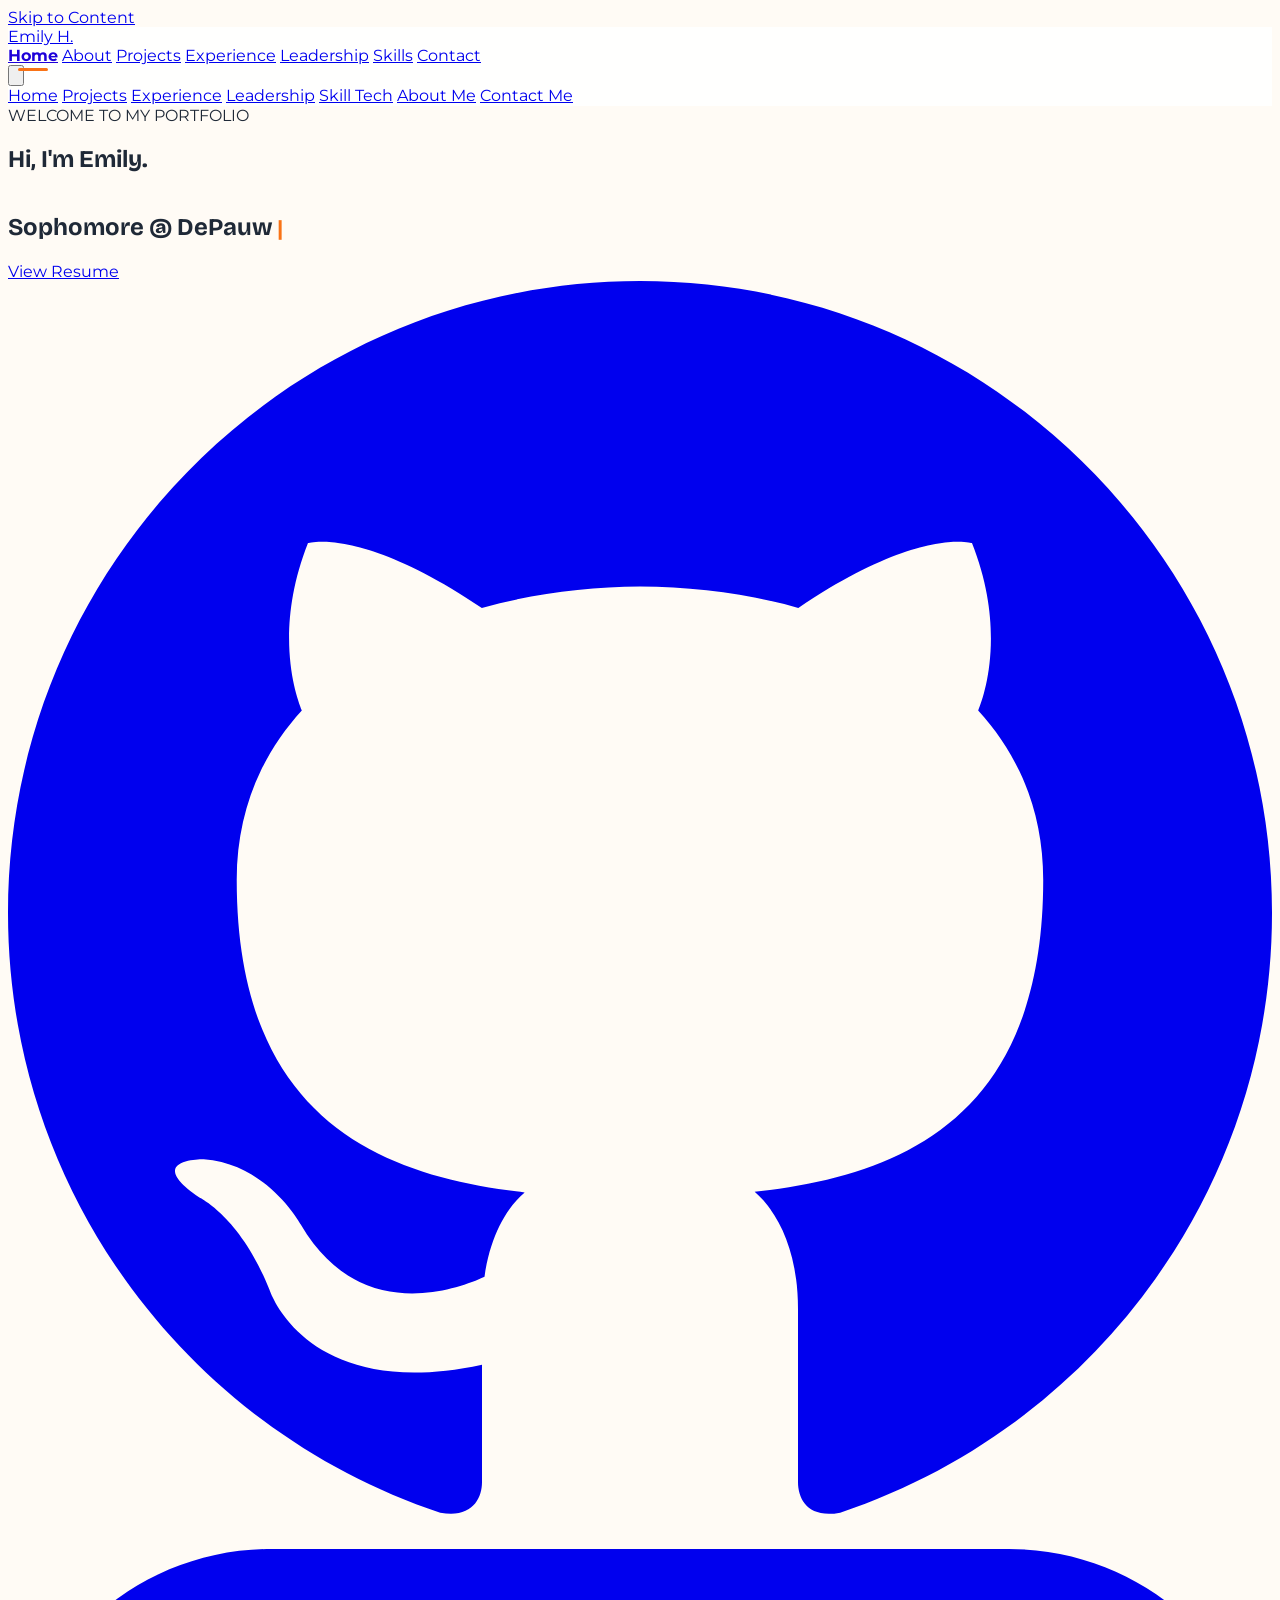
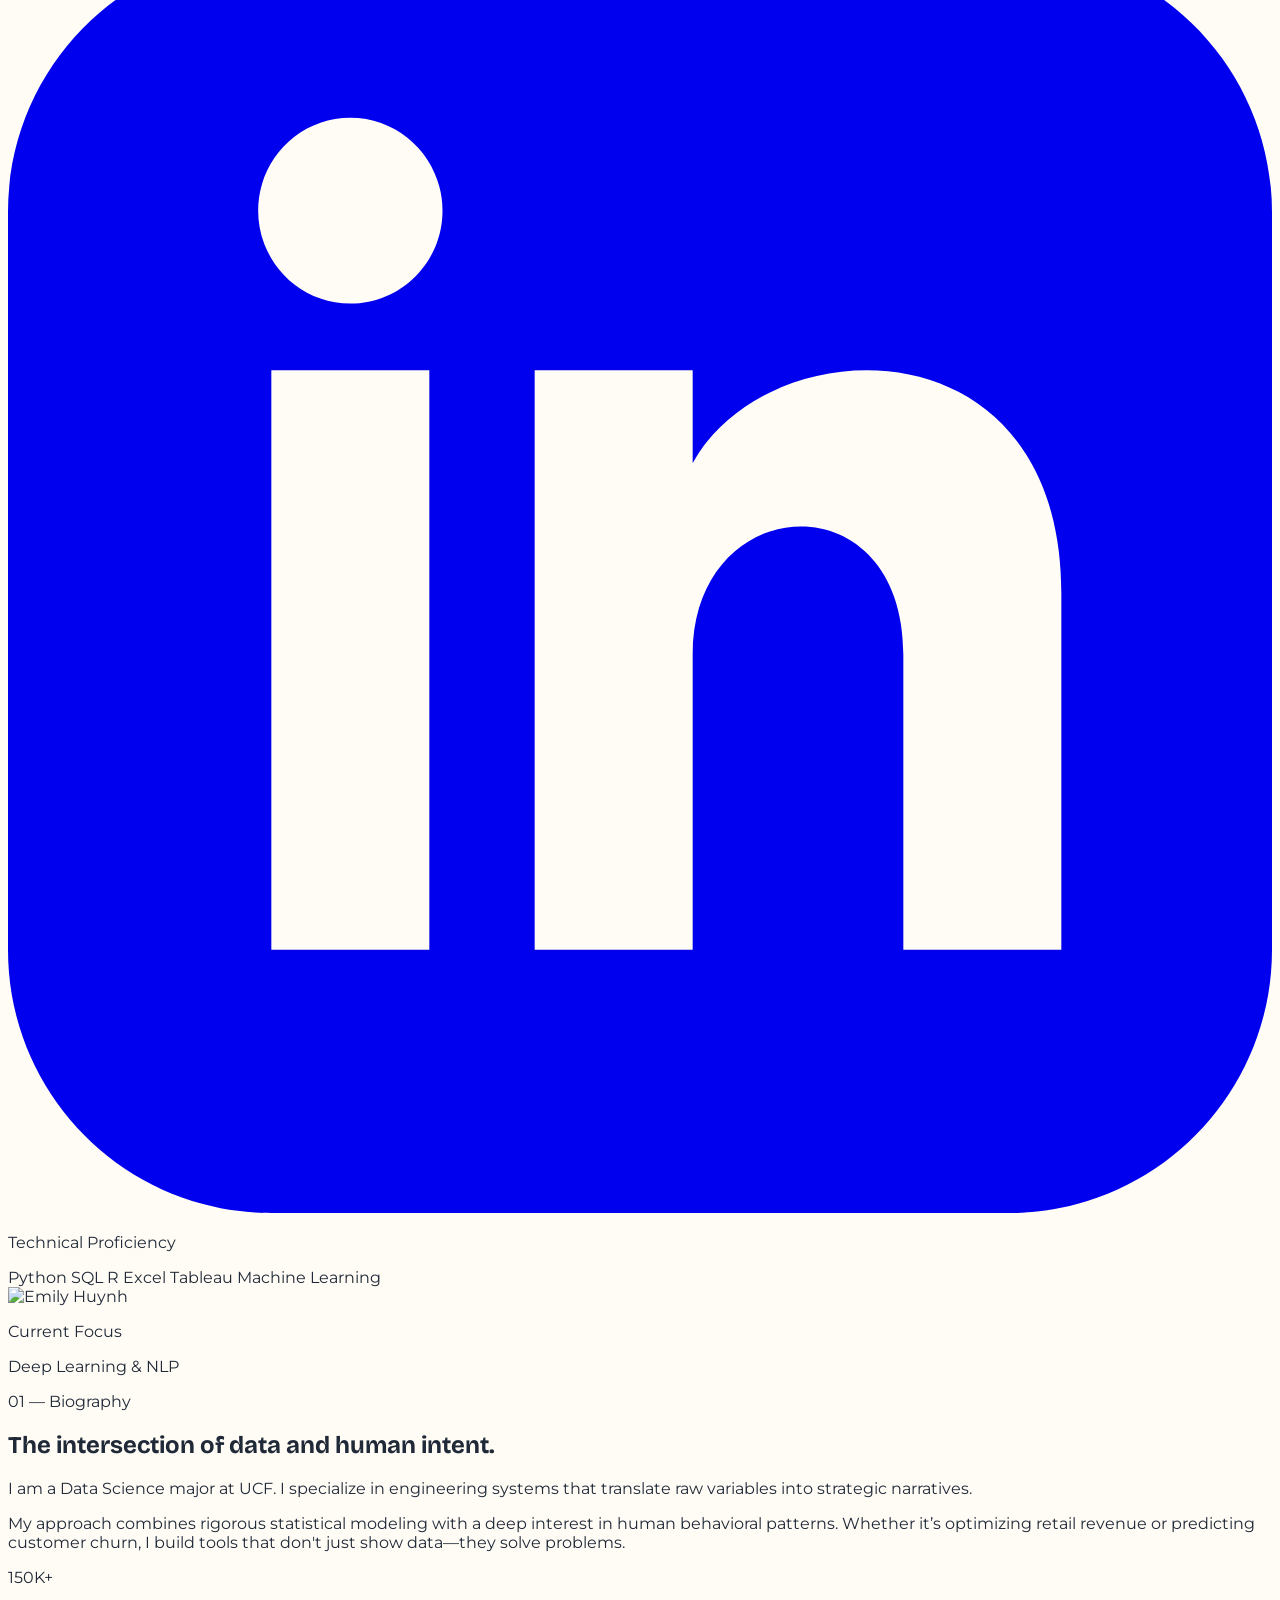
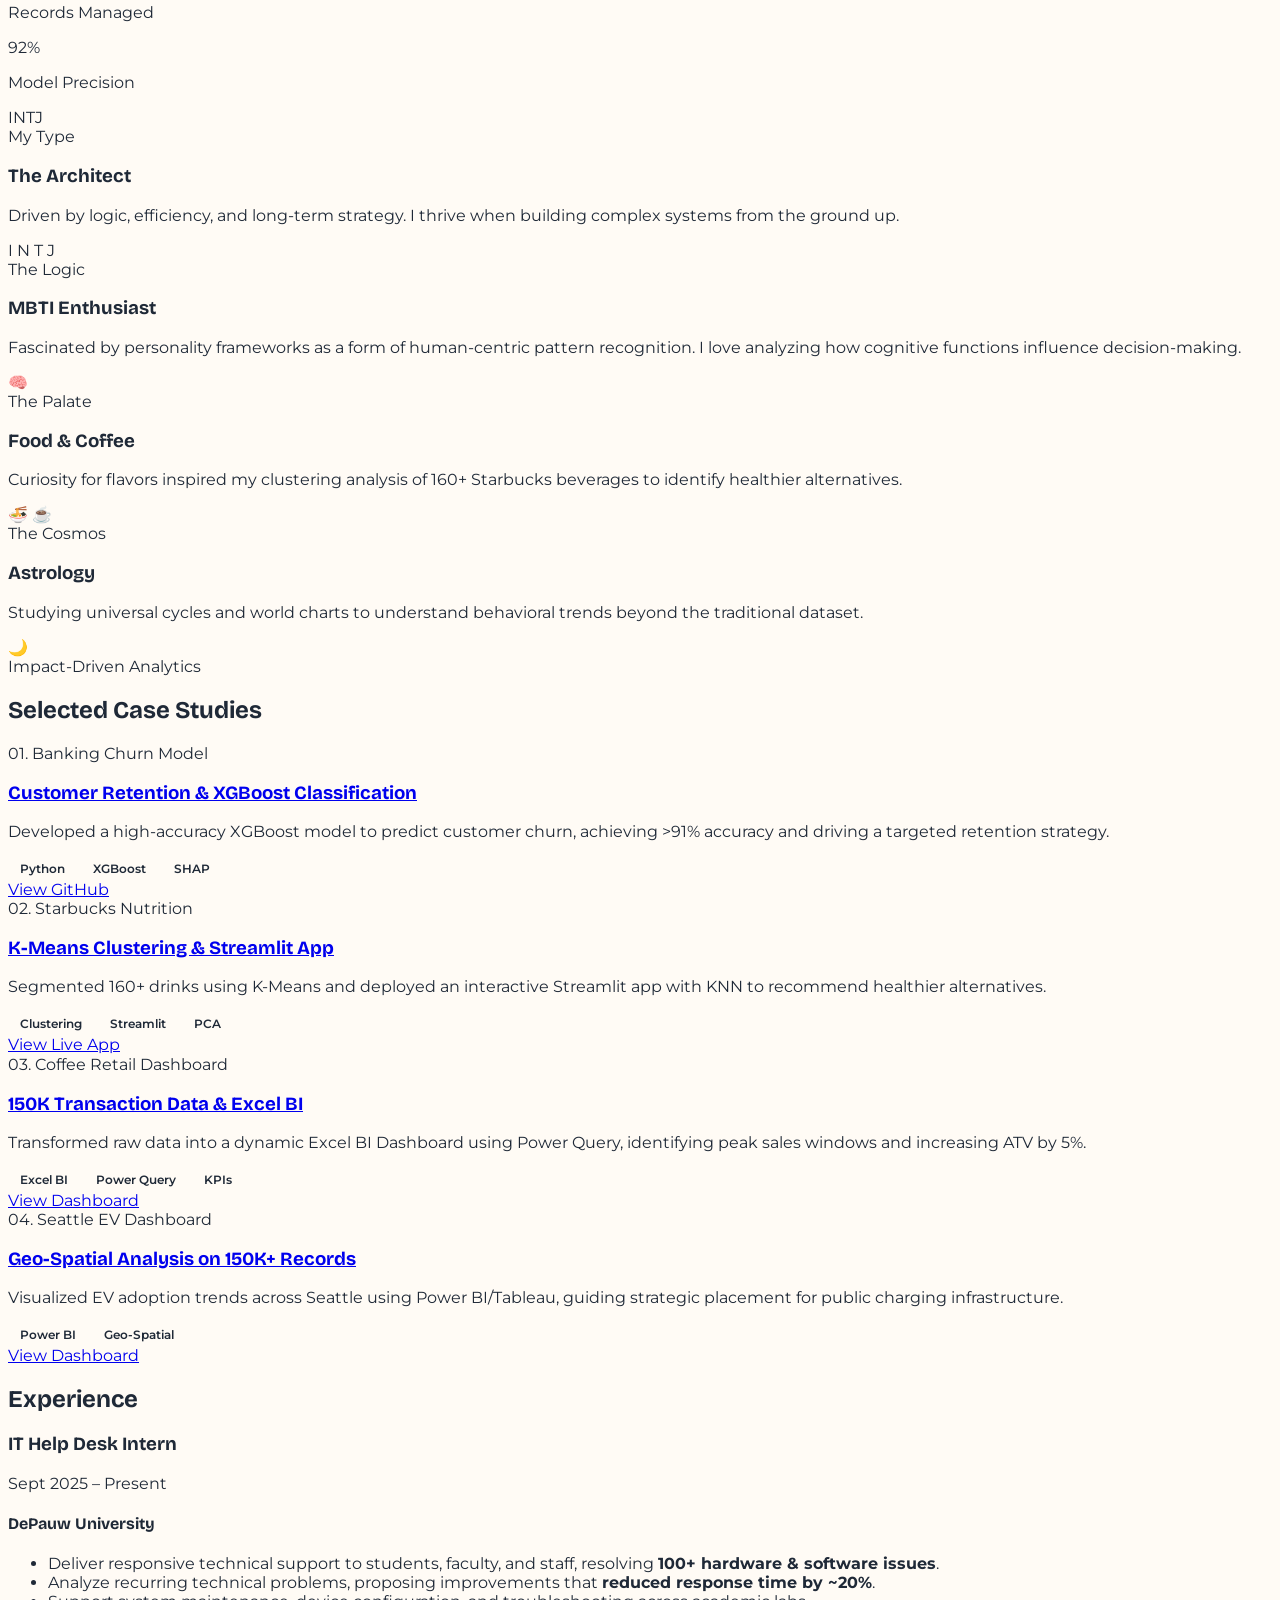
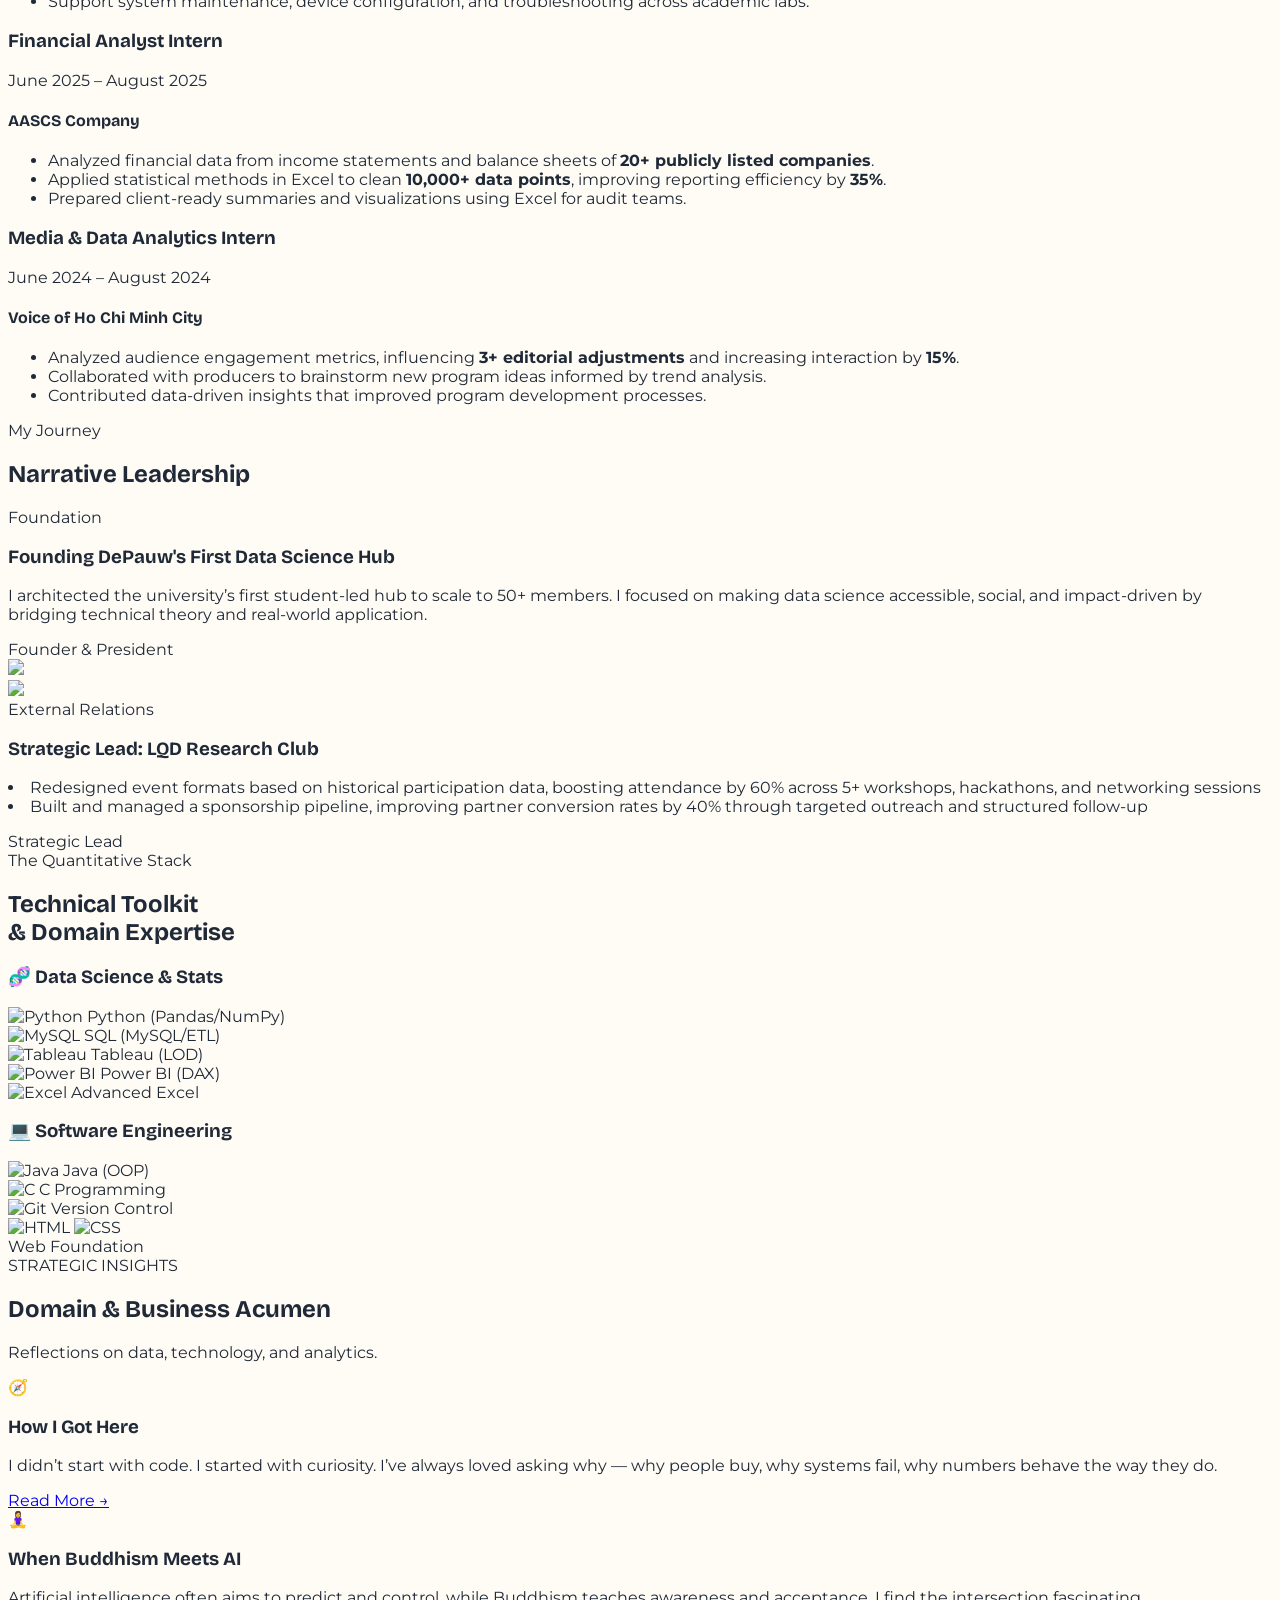
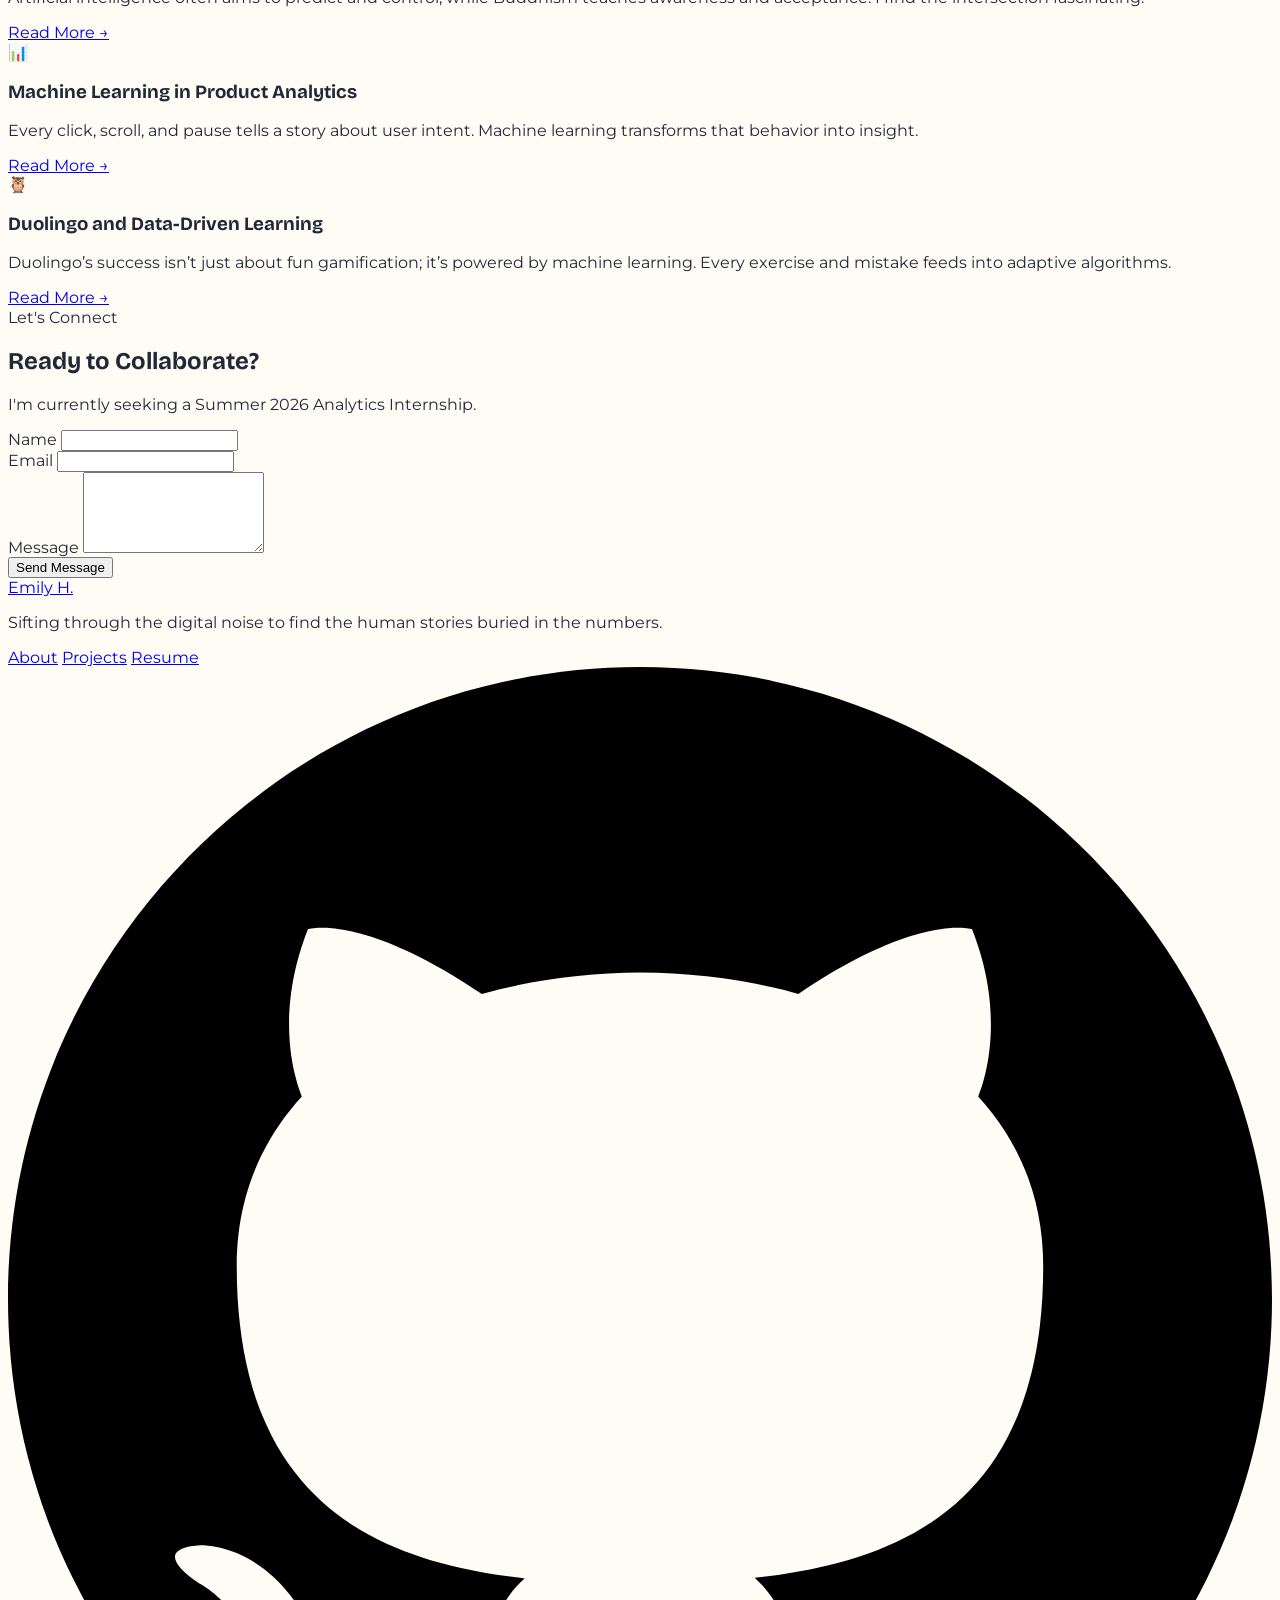
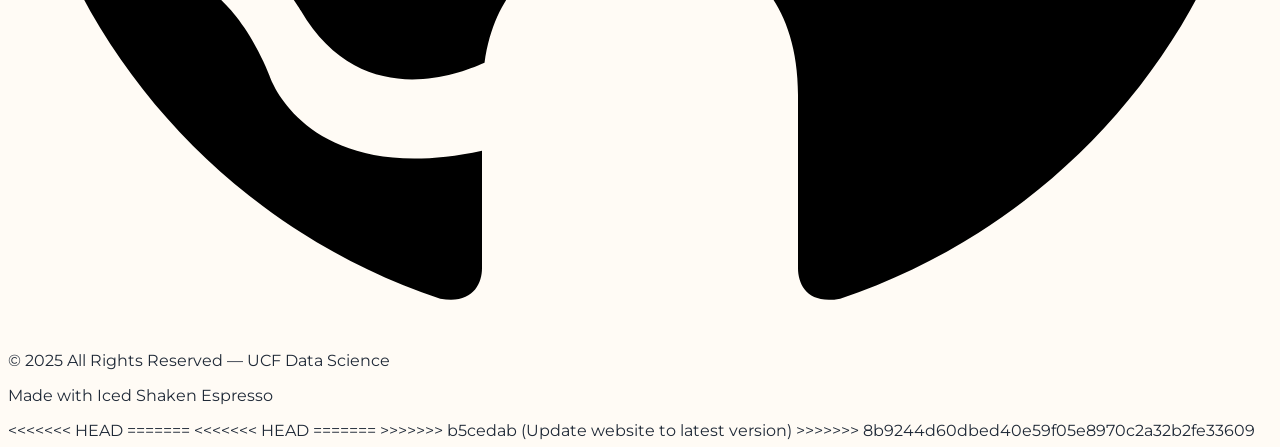
==== commit 1de07a8a: "Resolved merge conflict in index.html" ====
--- a/index.html
+++ b/index.html
@@ -665,5 +665,9 @@
 <<<<<<< HEAD
 </html>
 =======
+<<<<<<< HEAD
+</html>
+=======
 </html>
 >>>>>>> b5cedab (Update website to latest version)
+>>>>>>> 8b9244d60dbed40e59f05e8970c2a32b2fe33609
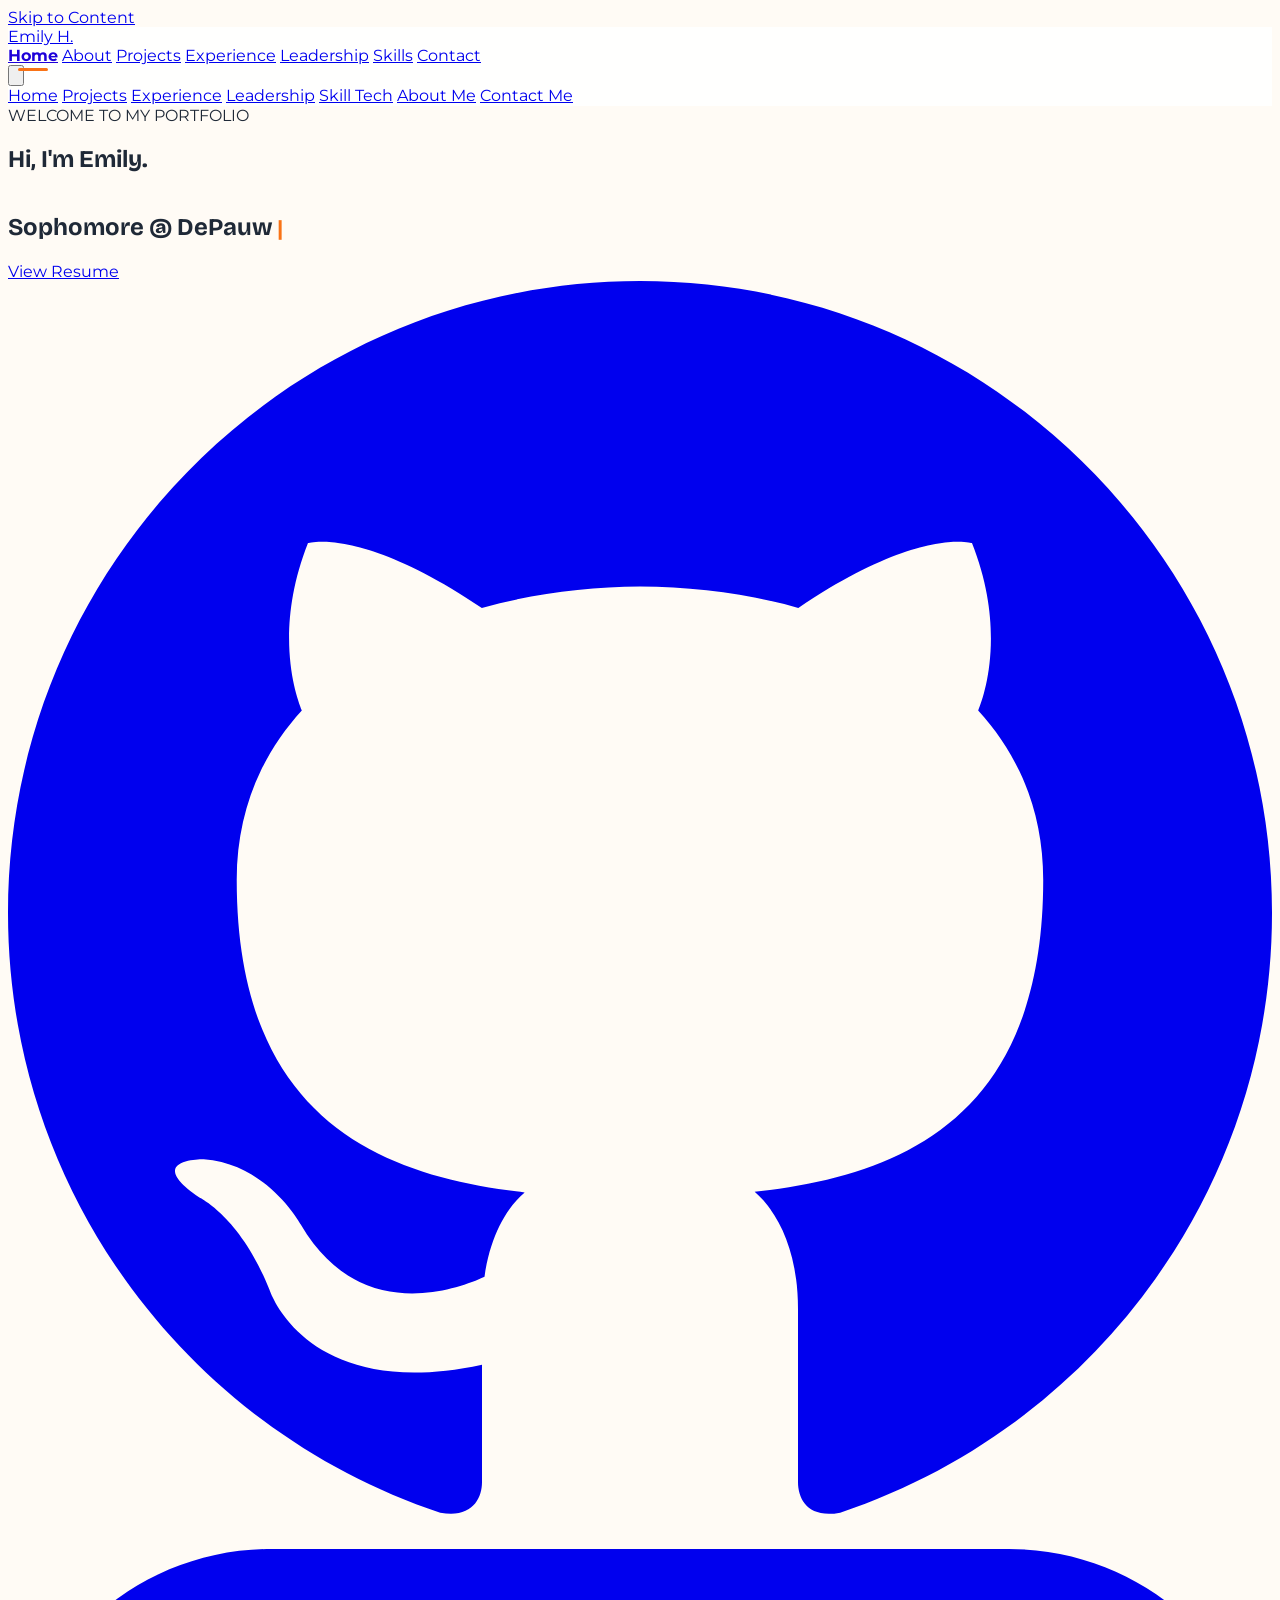
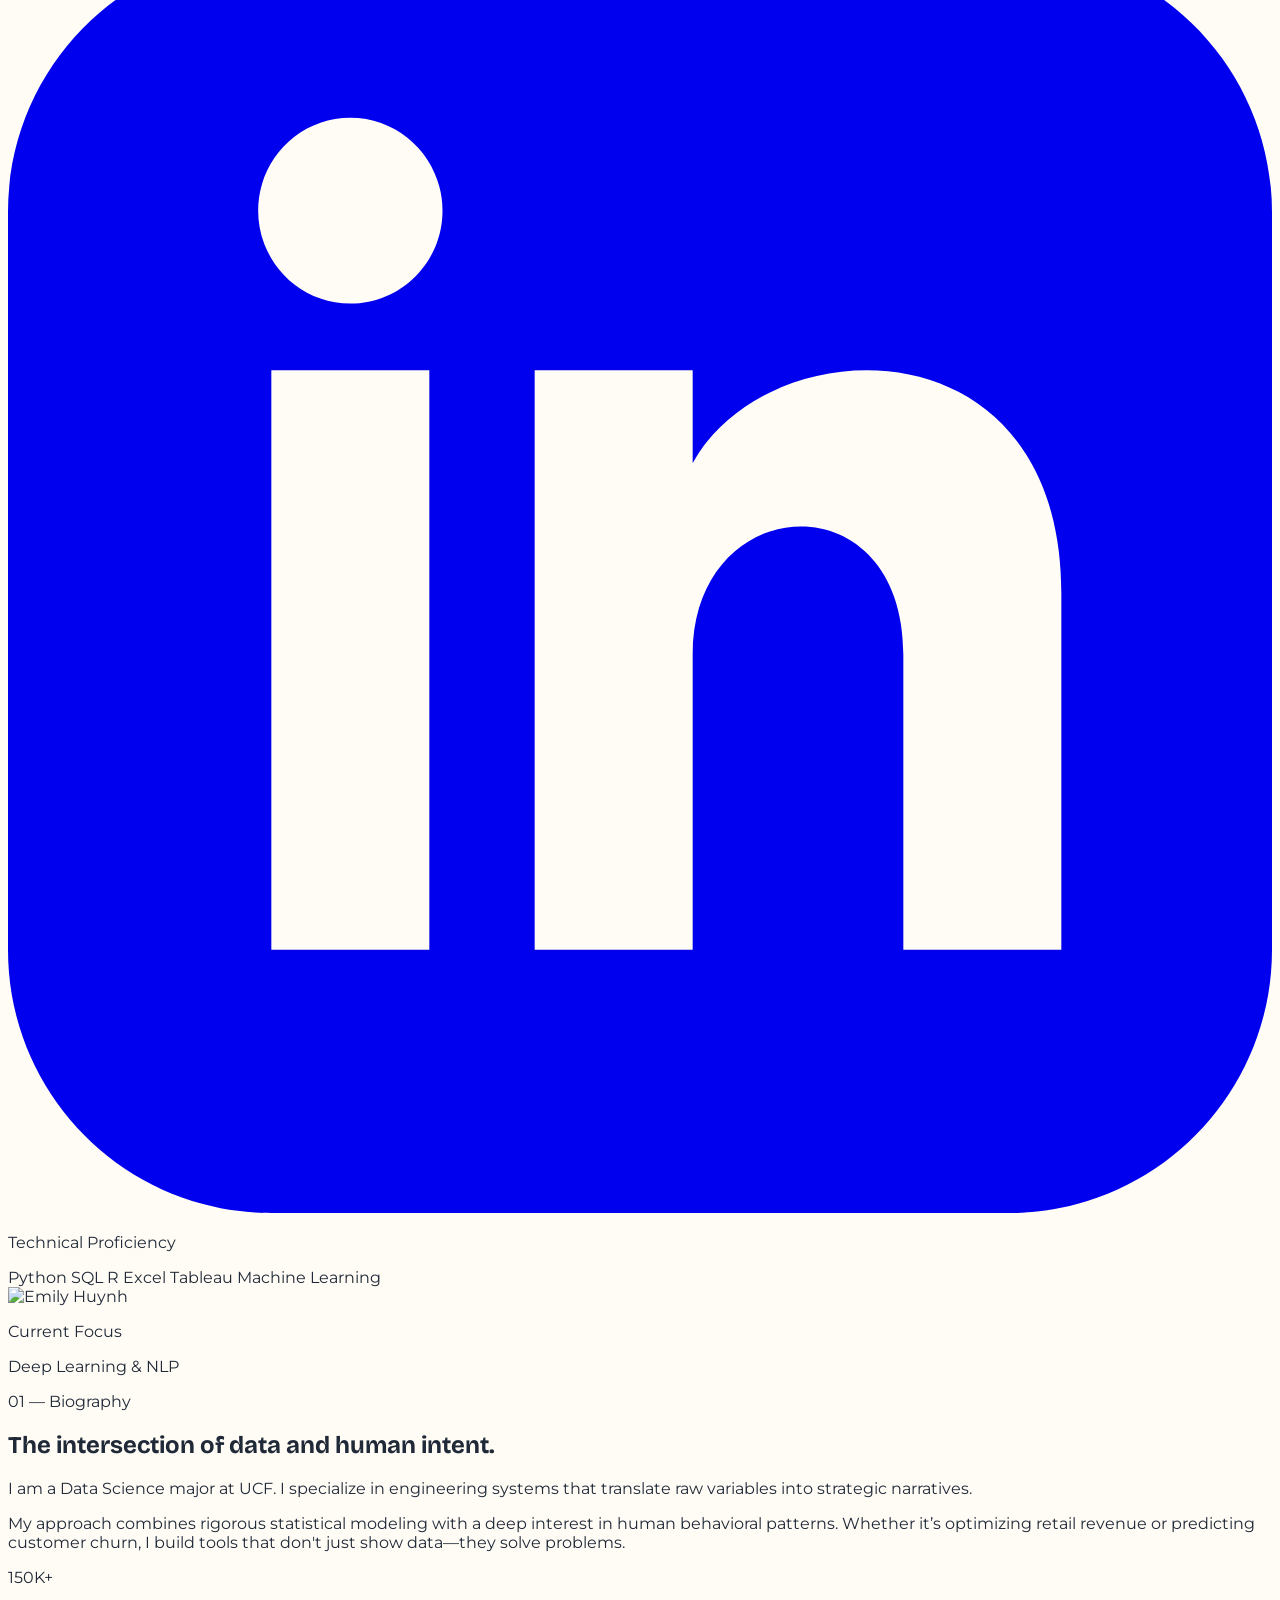
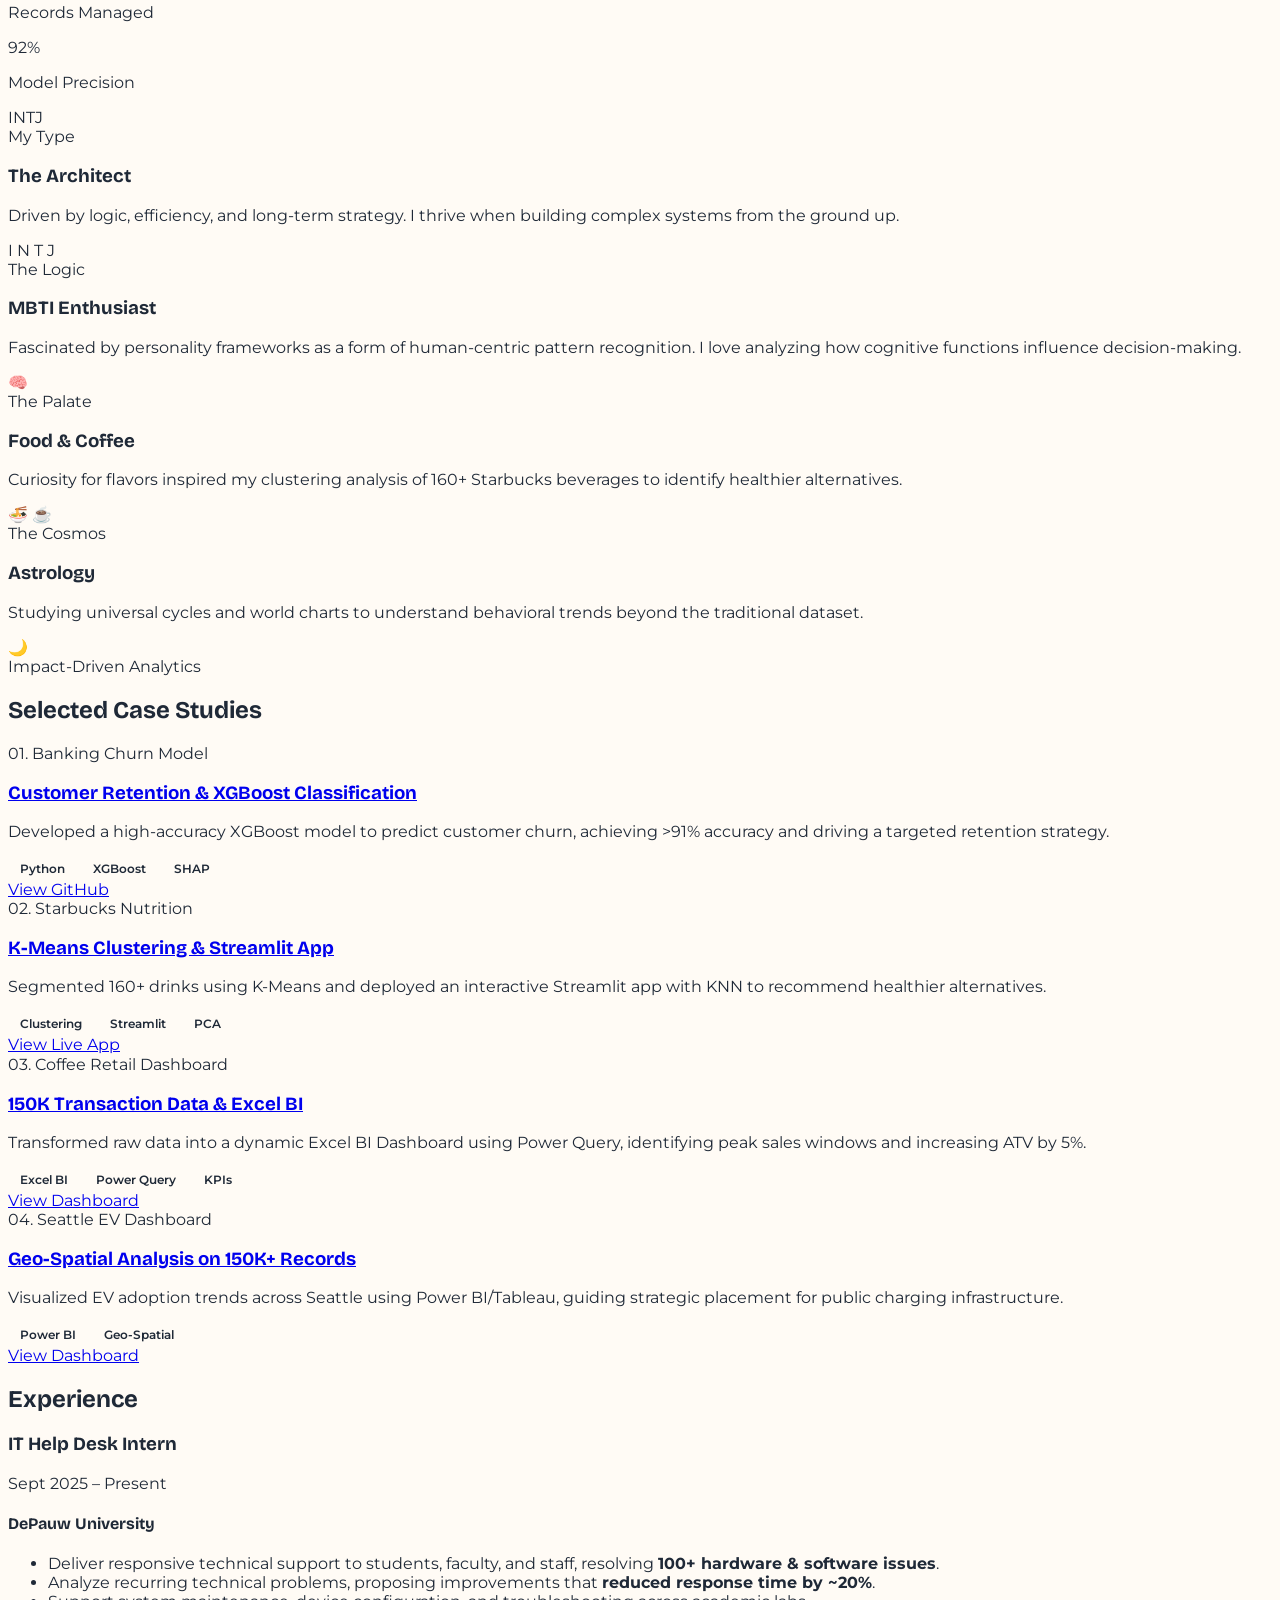
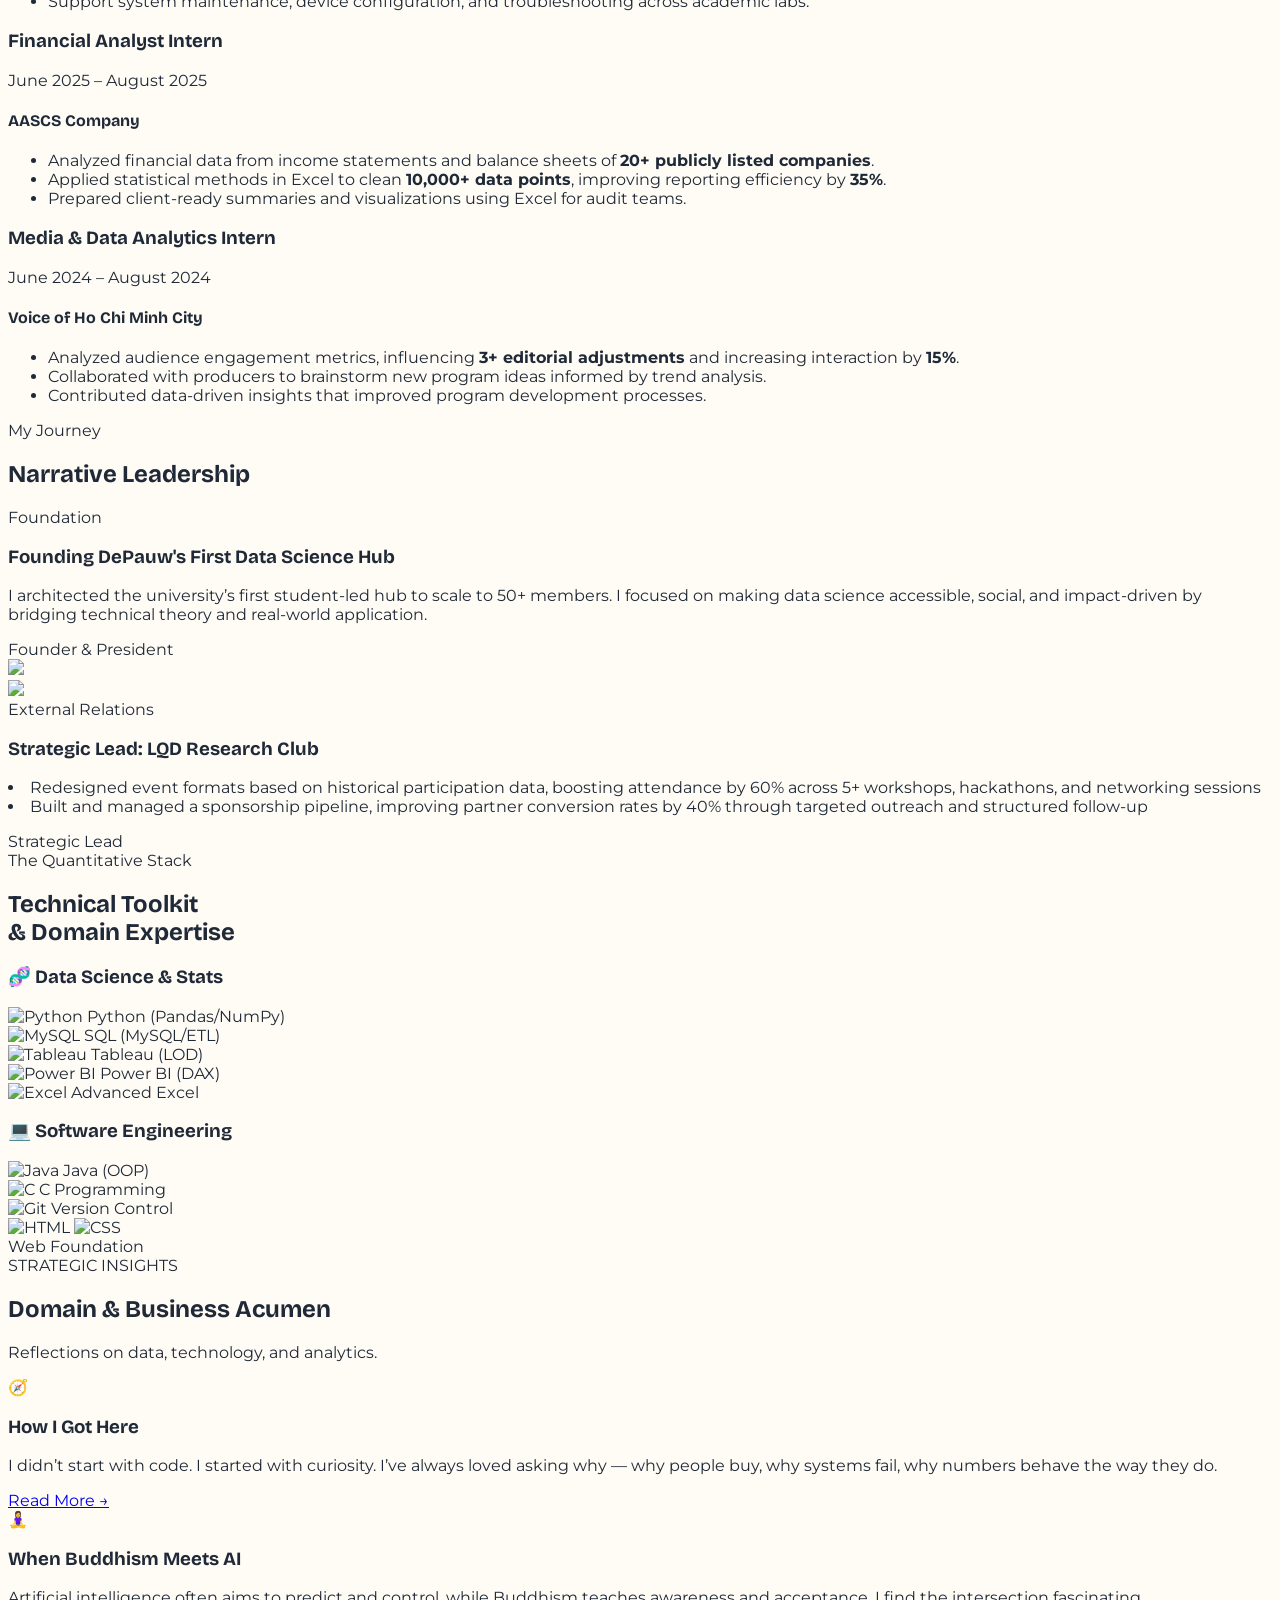
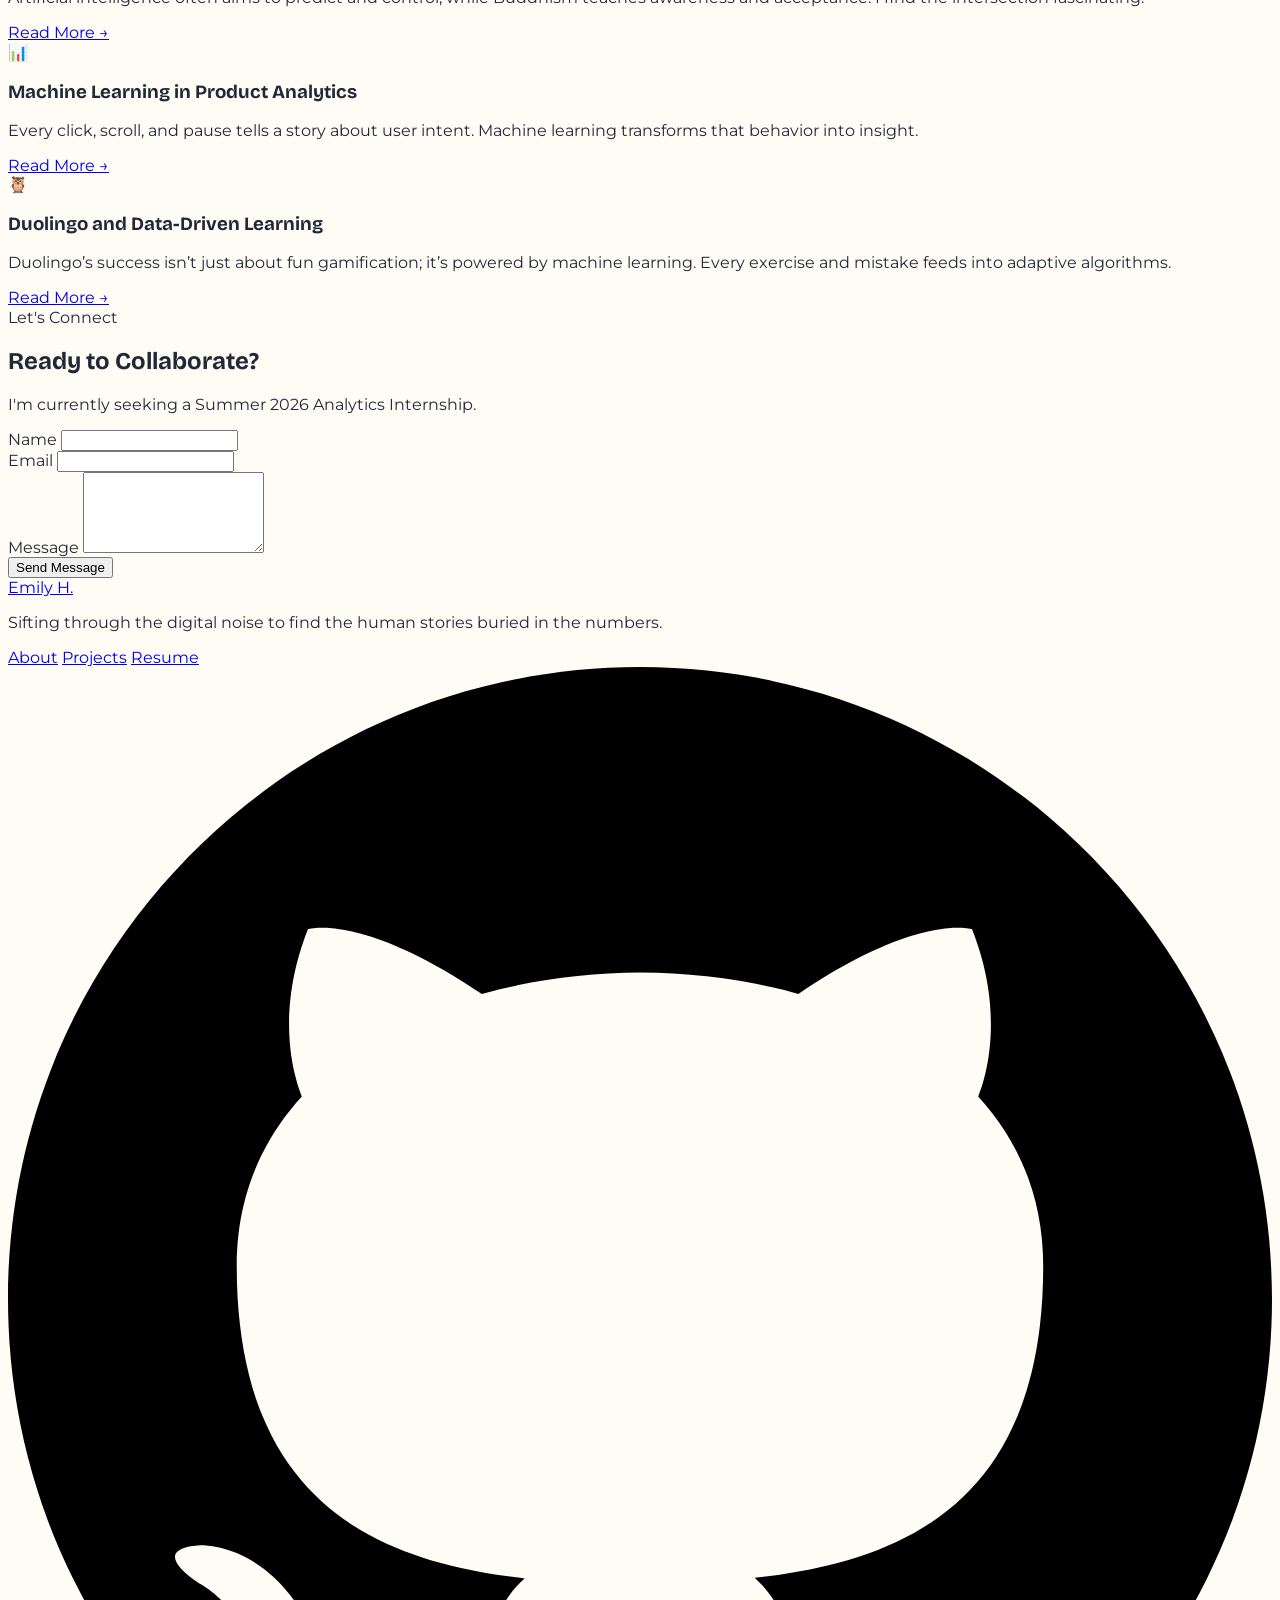
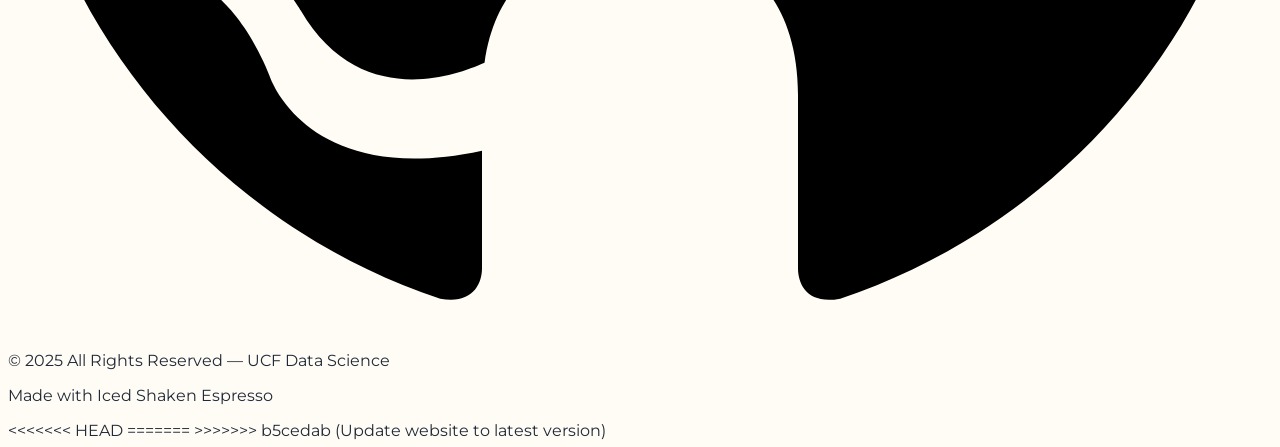
==== commit aab19e54: "Final local version of website" ====
--- a/index.html
+++ b/index.html
@@ -662,12 +662,49 @@
         });
     }
 </script>
-<<<<<<< HEAD
 </html>
-=======
+    <script src="assets/js/app.min.js"></script>
+</body>
+<script>
+    // 1. Make the Mobile Menu work
+    const mobileBtn = document.getElementById('mobile-menu-btn');
+    const mobileMenu = document.getElementById('mobile-menu');
+    if (mobileBtn && mobileMenu) {
+        mobileBtn.addEventListener('click', () => {
+            mobileMenu.classList.toggle('hidden');
+        });
+    }
+
+    // 2. Make the "Hi, I'm Emily" text rotate
+    const words = ["Data Storyteller", "Analytics Architect", "Problem Solver", "Data Science @ UCF"];
+    let index = 0;
+    const textTarget = document.getElementById('rotating-text-small');
+    
+    function rotateText() {
+        if (textTarget) {
+            textTarget.style.opacity = '0'; // Fade out
+            setTimeout(() => {
+                textTarget.innerText = words[index % words.length];
+                textTarget.style.opacity = '1'; // Fade in
+                index++;
+            }, 500);
+        }
+    }
+    setInterval(rotateText, 3000); // Changes every 3 seconds
+    rotateText(); // Run once immediately
+
+    // 3. Form feedback
+    const contactForm = document.getElementById('contact-form');
+    if (contactForm) {
+        contactForm.addEventListener('submit', () => {
+            const btn = contactForm.querySelector('button');
+            btn.innerText = "Sending... 🚀";
+            btn.style.opacity = "0.7";
+        });
+    }
+</script>
 <<<<<<< HEAD
 </html>
 =======
 </html>
 >>>>>>> b5cedab (Update website to latest version)
->>>>>>> 8b9244d60dbed40e59f05e8970c2a32b2fe33609
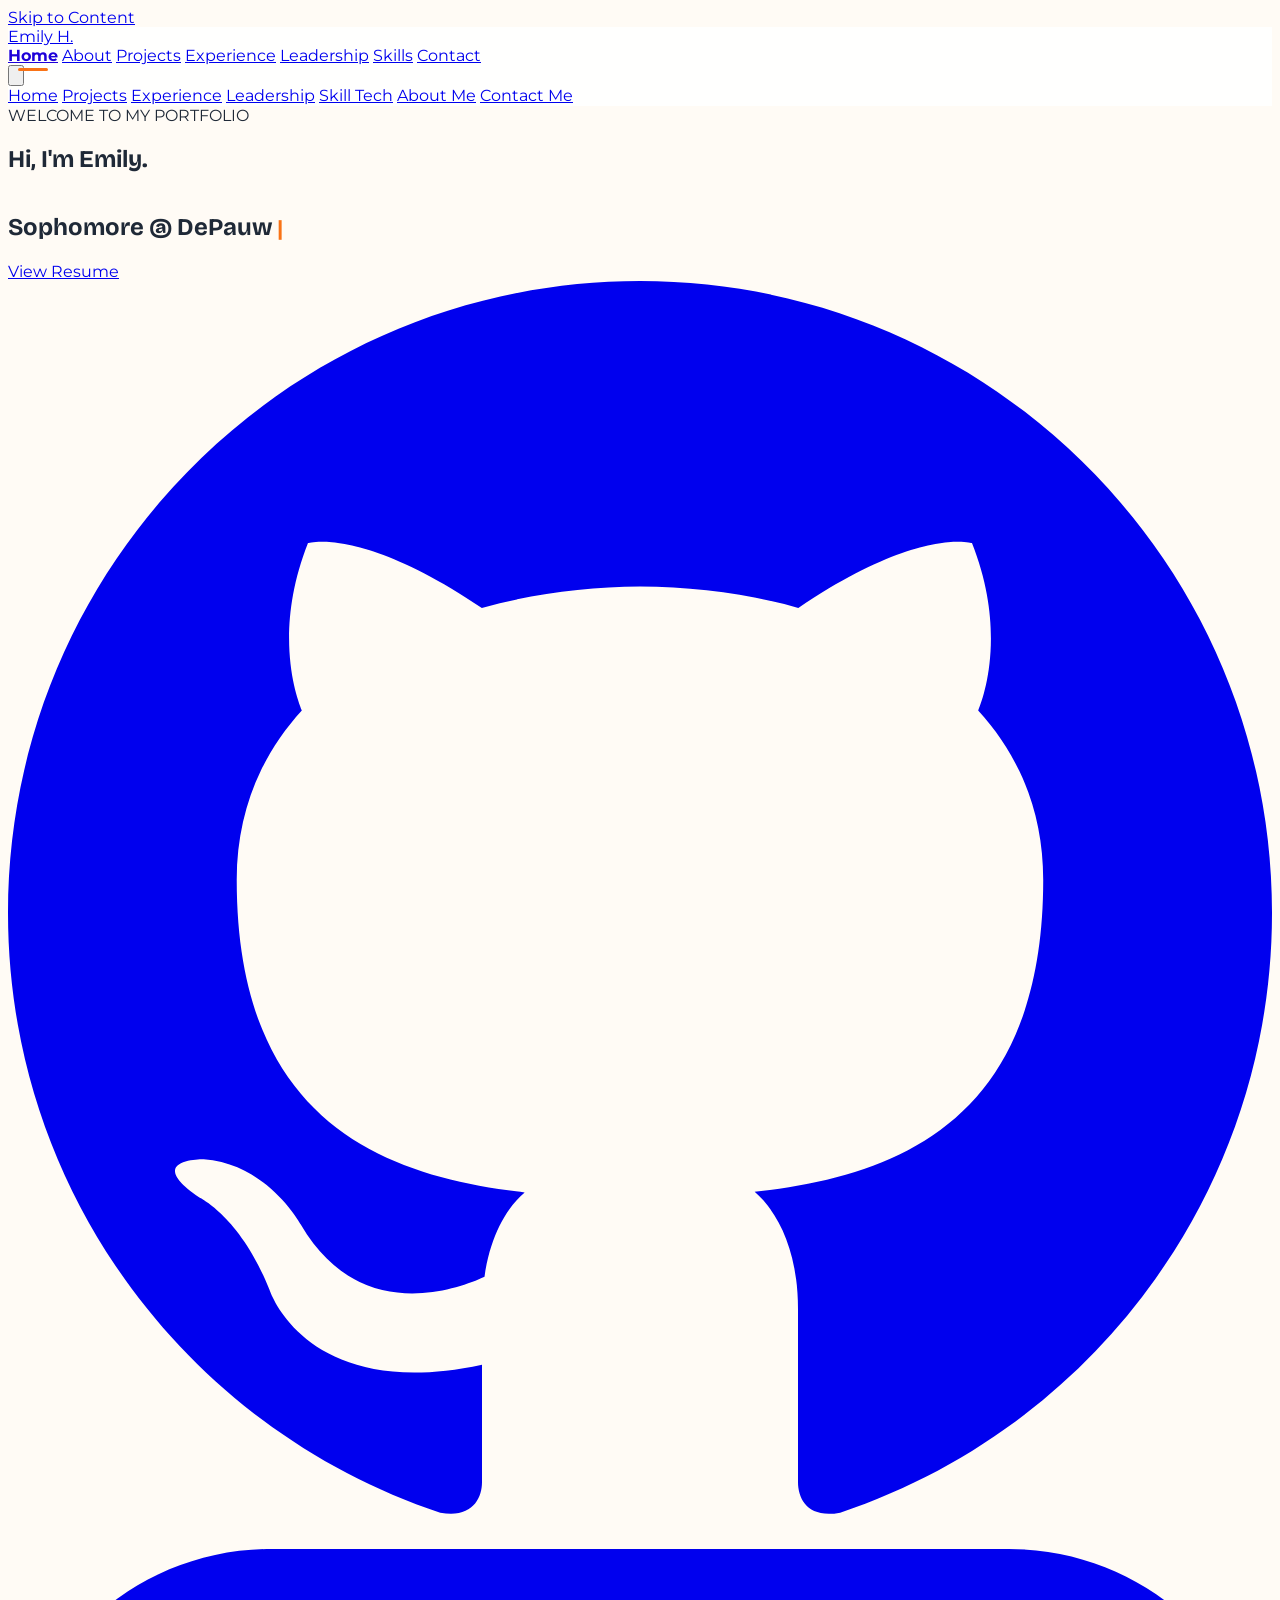
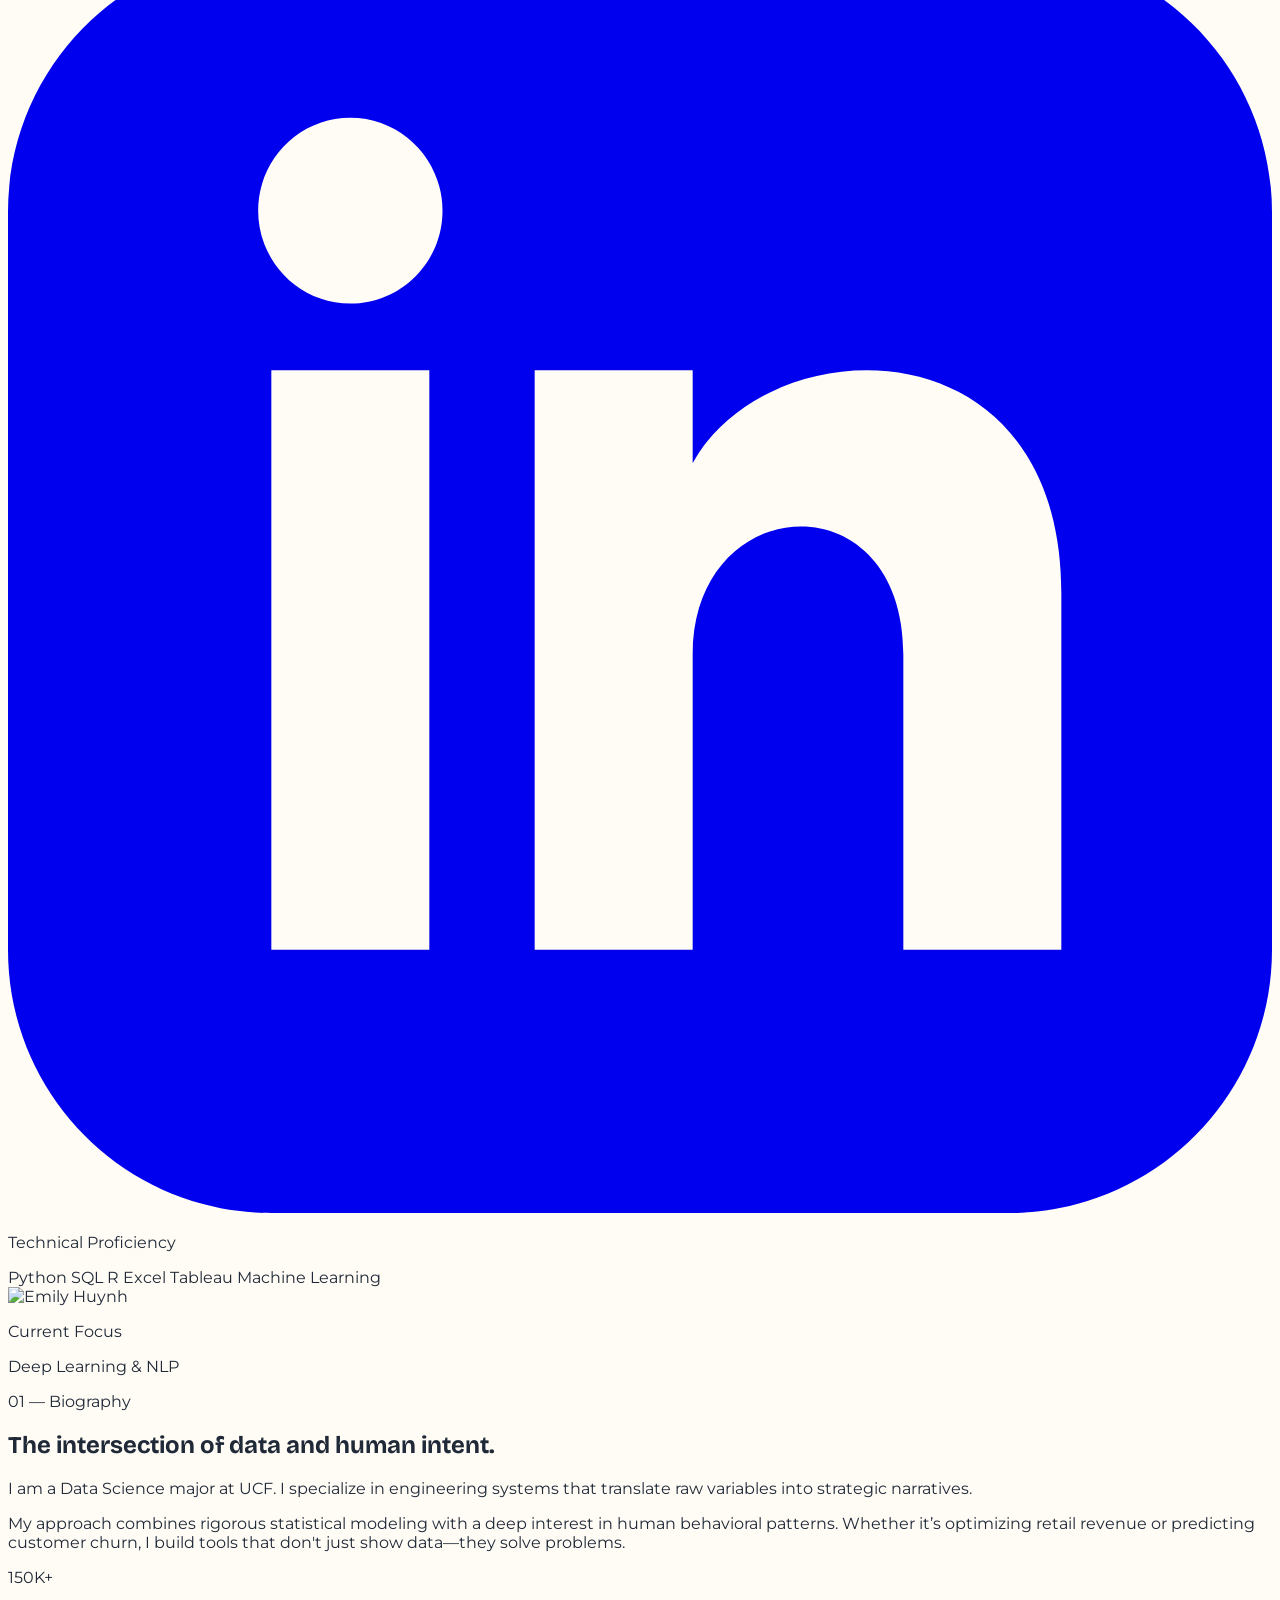
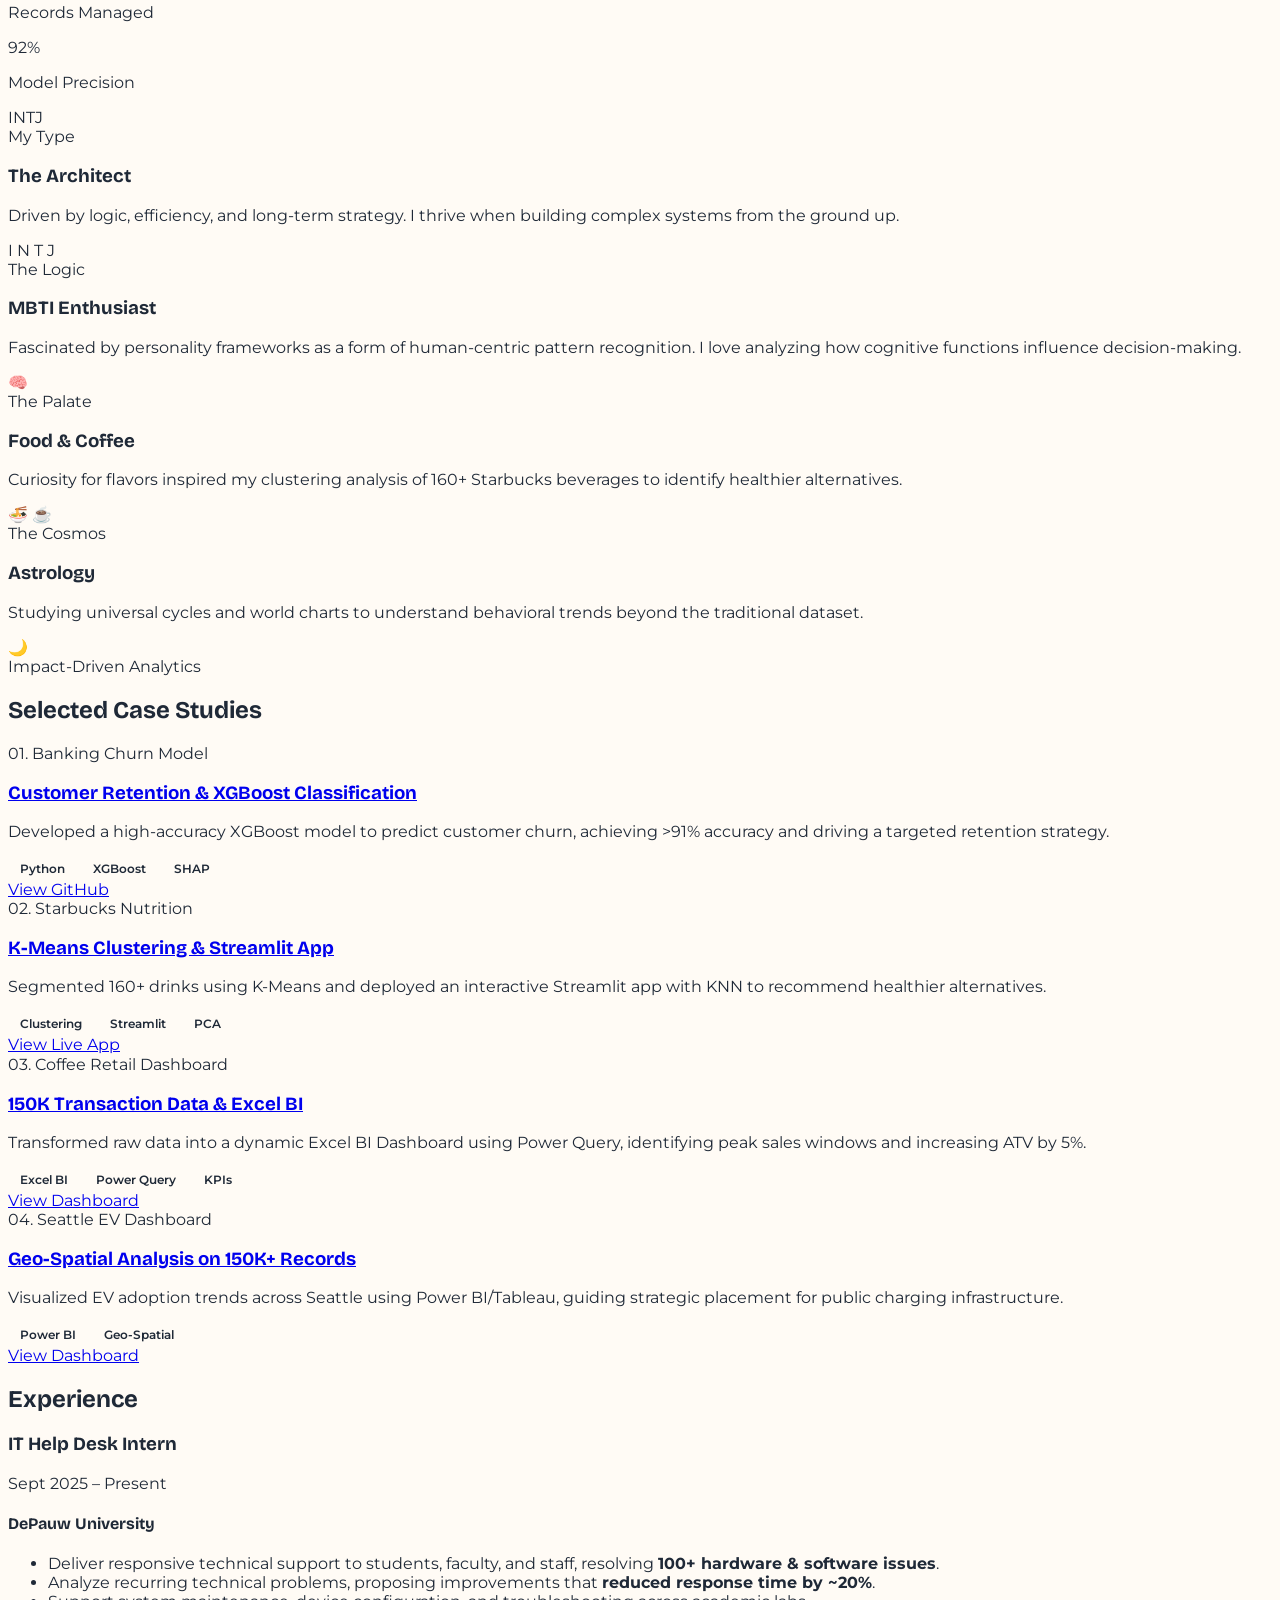
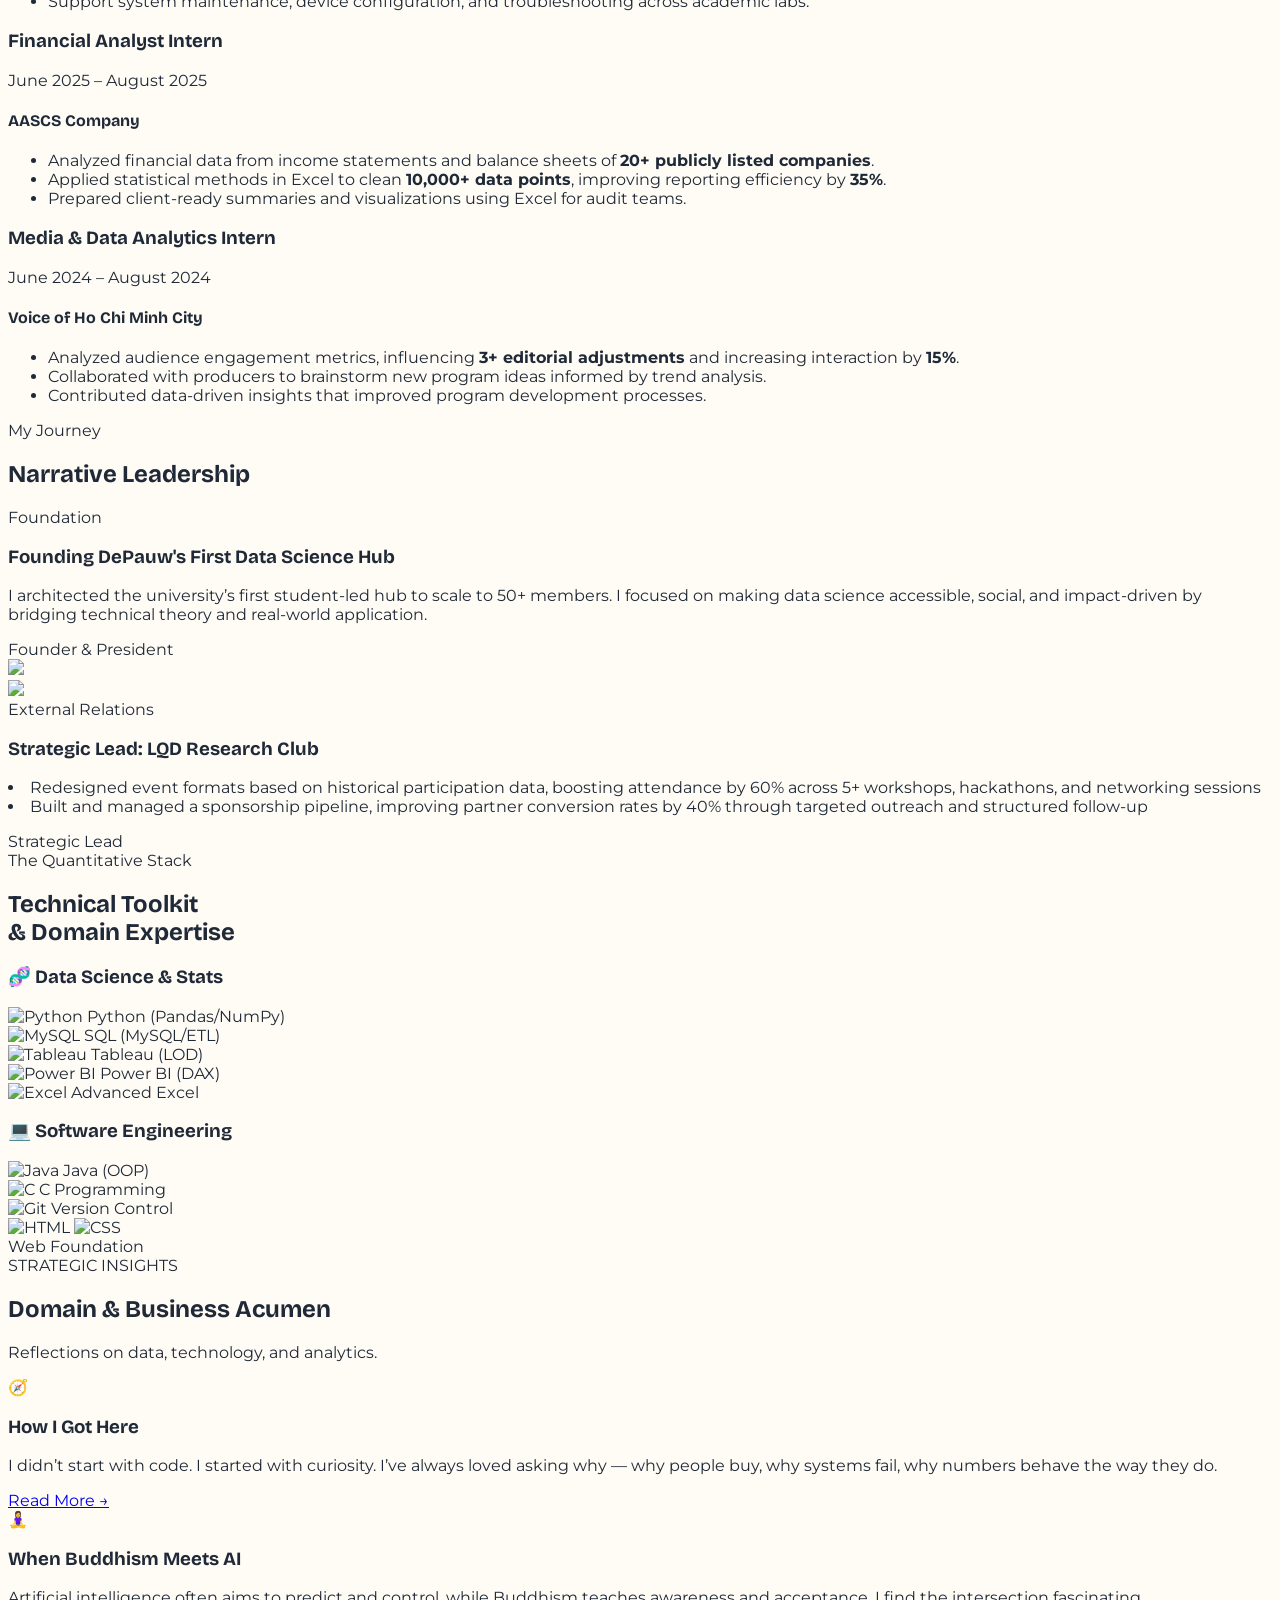
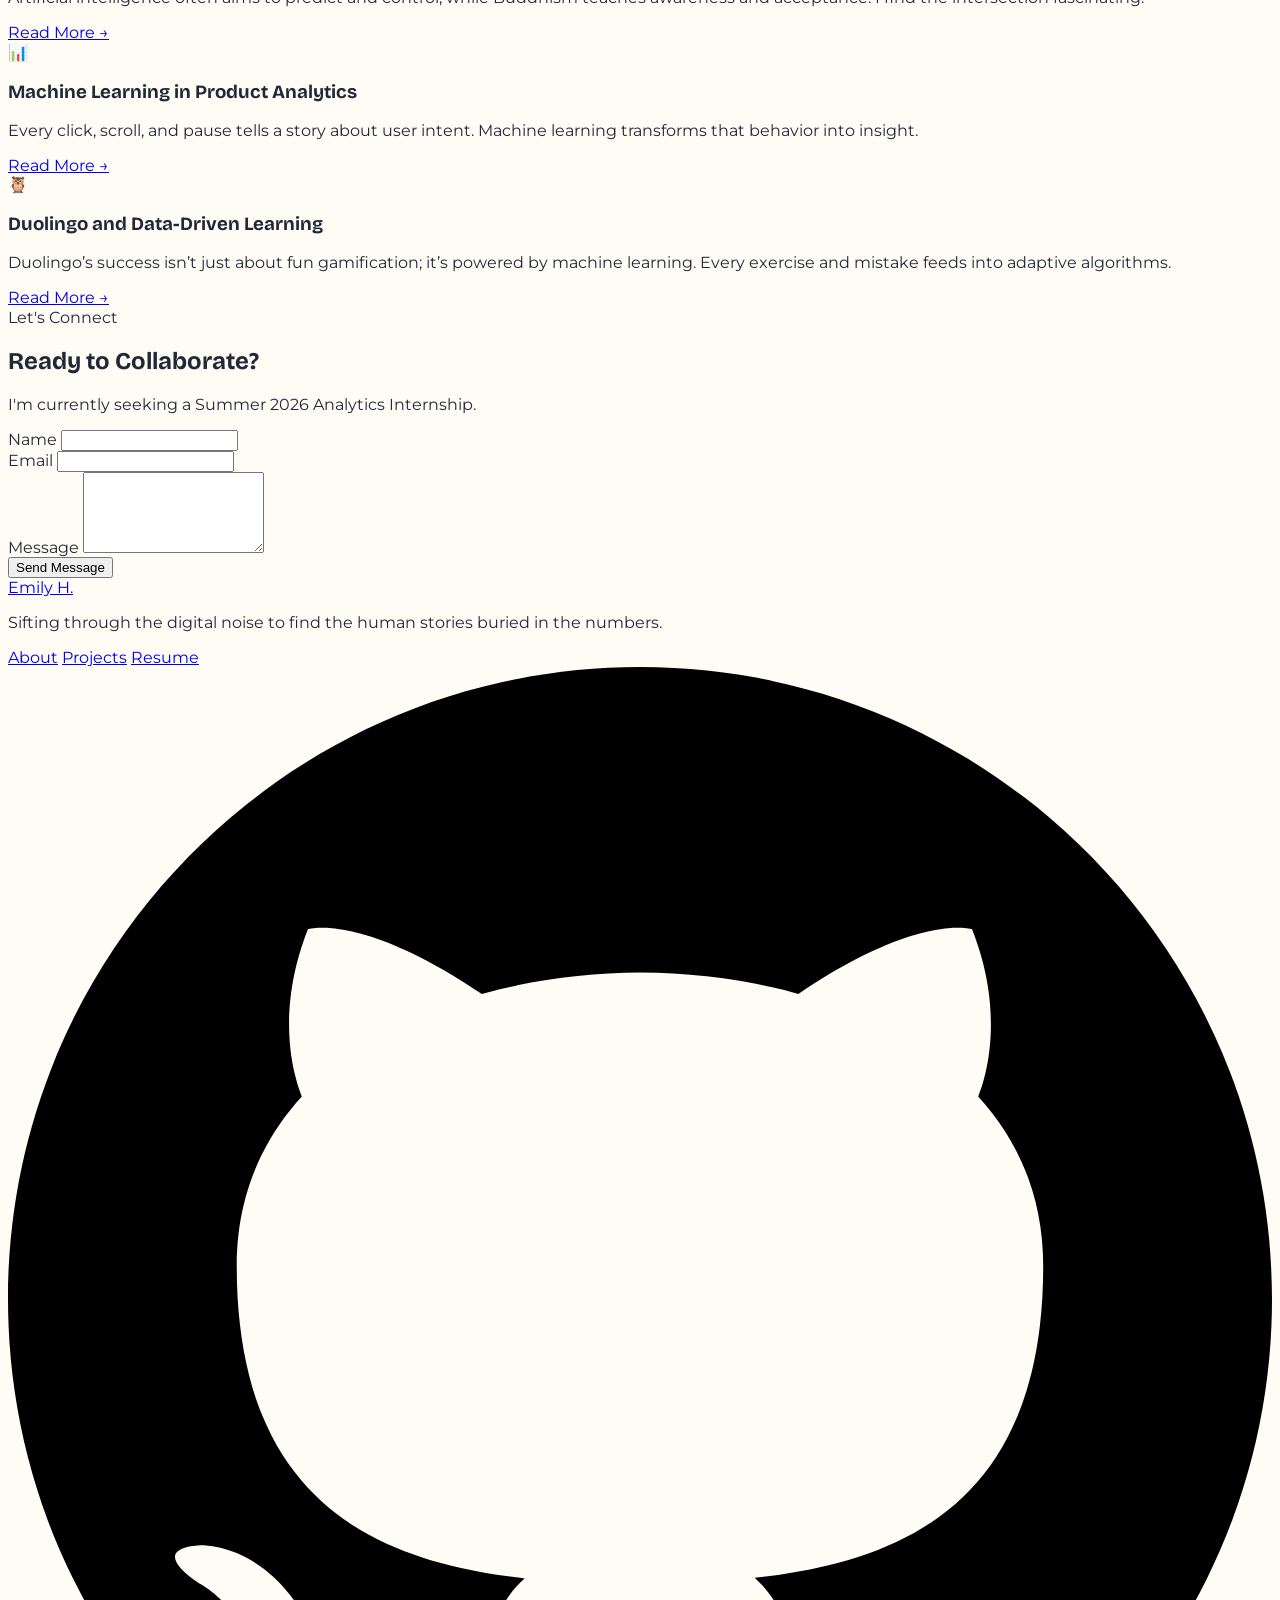
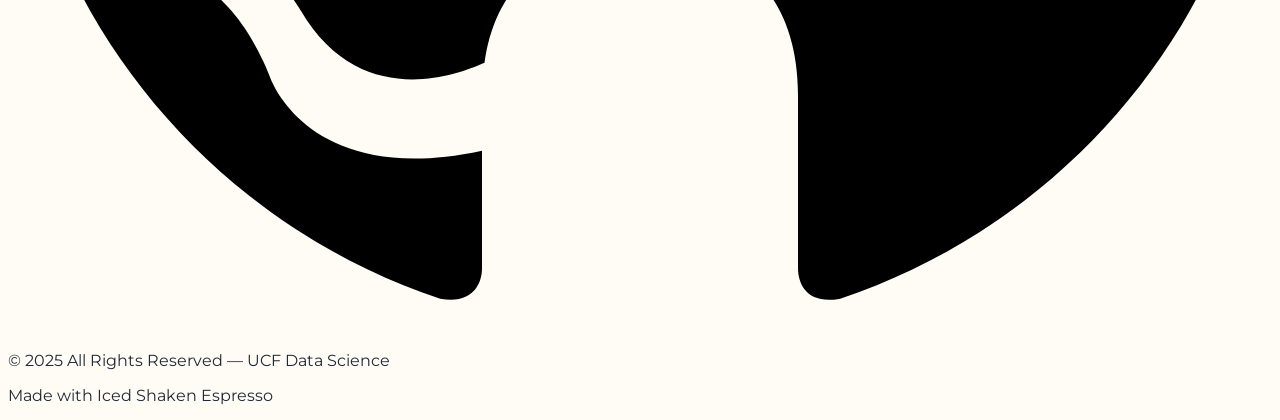
==== commit 23d523e4: "Update portfolio" ====
--- a/index.html
+++ b/index.html
@@ -661,50 +661,4 @@
             btn.style.opacity = "0.7";
         });
     }
-</script>
-</html>
-    <script src="assets/js/app.min.js"></script>
-</body>
-<script>
-    // 1. Make the Mobile Menu work
-    const mobileBtn = document.getElementById('mobile-menu-btn');
-    const mobileMenu = document.getElementById('mobile-menu');
-    if (mobileBtn && mobileMenu) {
-        mobileBtn.addEventListener('click', () => {
-            mobileMenu.classList.toggle('hidden');
-        });
-    }
-
-    // 2. Make the "Hi, I'm Emily" text rotate
-    const words = ["Data Storyteller", "Analytics Architect", "Problem Solver", "Data Science @ UCF"];
-    let index = 0;
-    const textTarget = document.getElementById('rotating-text-small');
-    
-    function rotateText() {
-        if (textTarget) {
-            textTarget.style.opacity = '0'; // Fade out
-            setTimeout(() => {
-                textTarget.innerText = words[index % words.length];
-                textTarget.style.opacity = '1'; // Fade in
-                index++;
-            }, 500);
-        }
-    }
-    setInterval(rotateText, 3000); // Changes every 3 seconds
-    rotateText(); // Run once immediately
-
-    // 3. Form feedback
-    const contactForm = document.getElementById('contact-form');
-    if (contactForm) {
-        contactForm.addEventListener('submit', () => {
-            const btn = contactForm.querySelector('button');
-            btn.innerText = "Sending... 🚀";
-            btn.style.opacity = "0.7";
-        });
-    }
-</script>
-<<<<<<< HEAD
-</html>
-=======
-</html>
->>>>>>> b5cedab (Update website to latest version)
+</script>
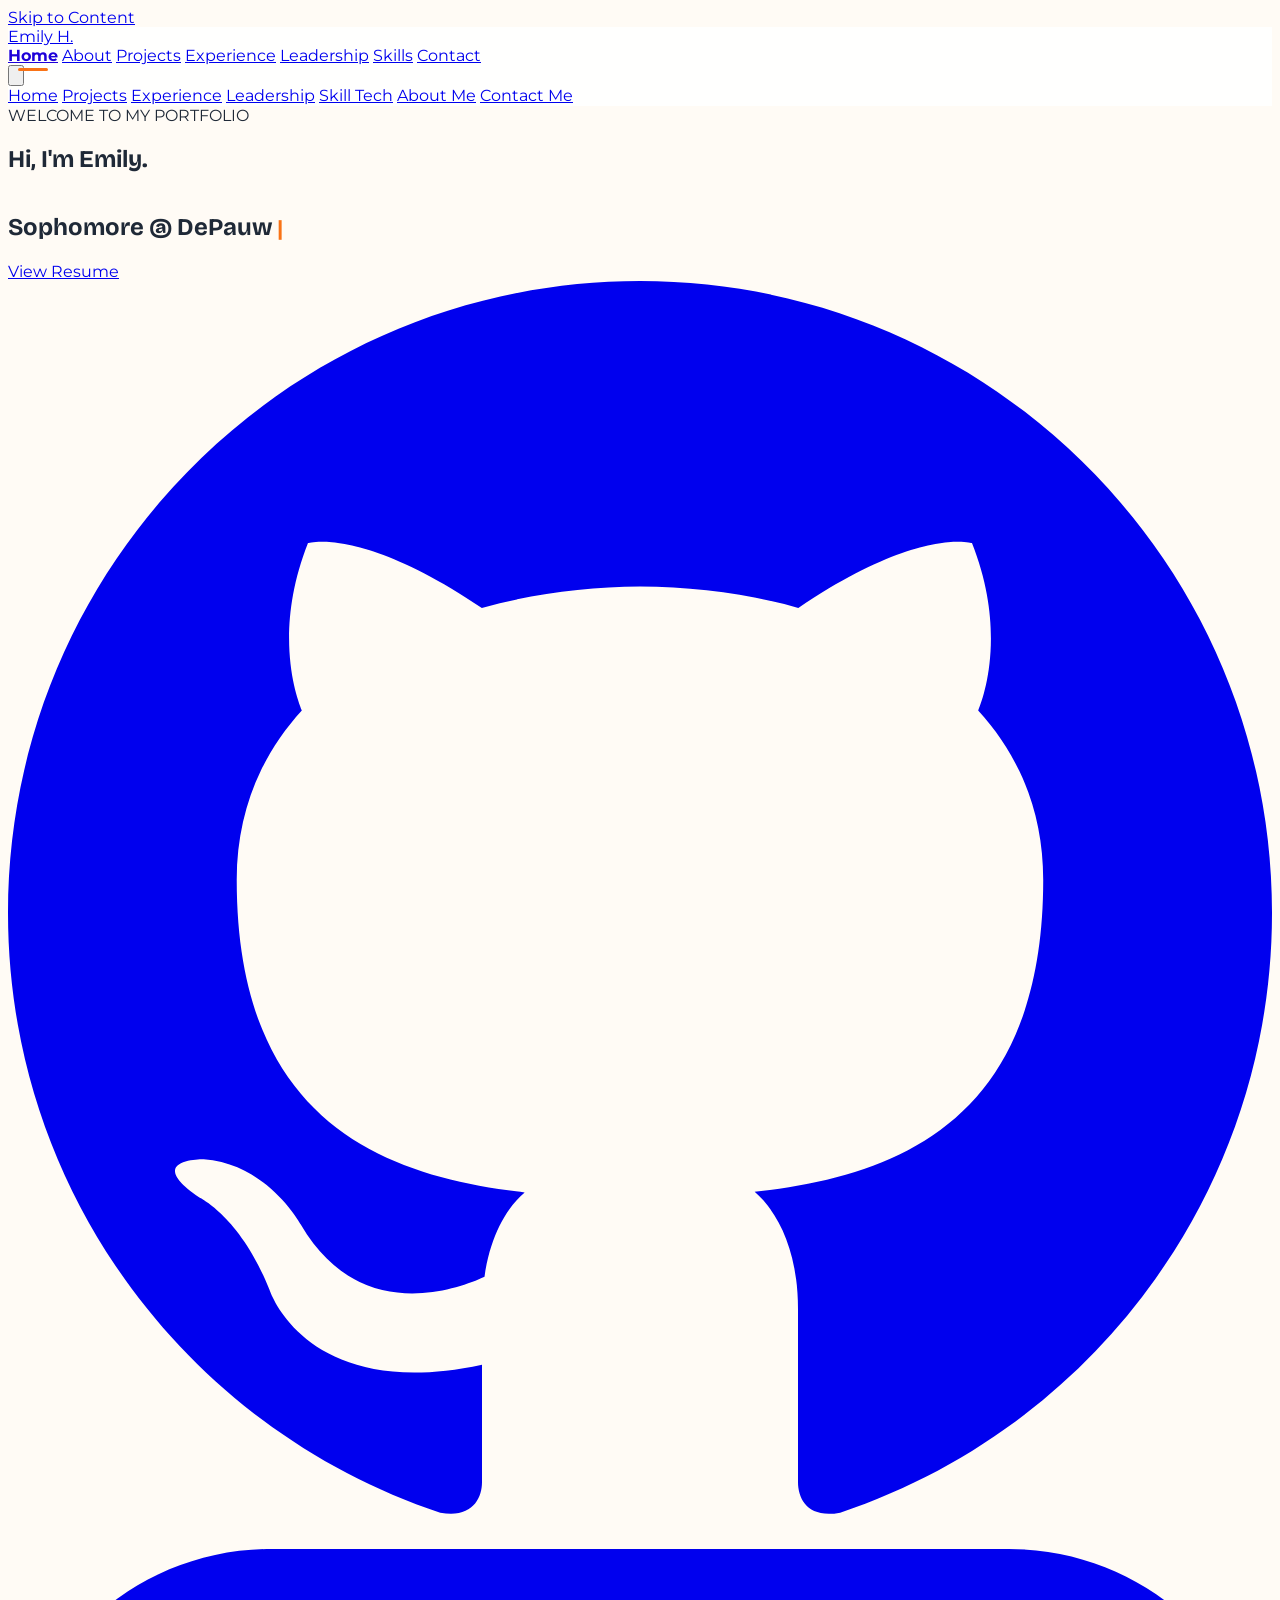
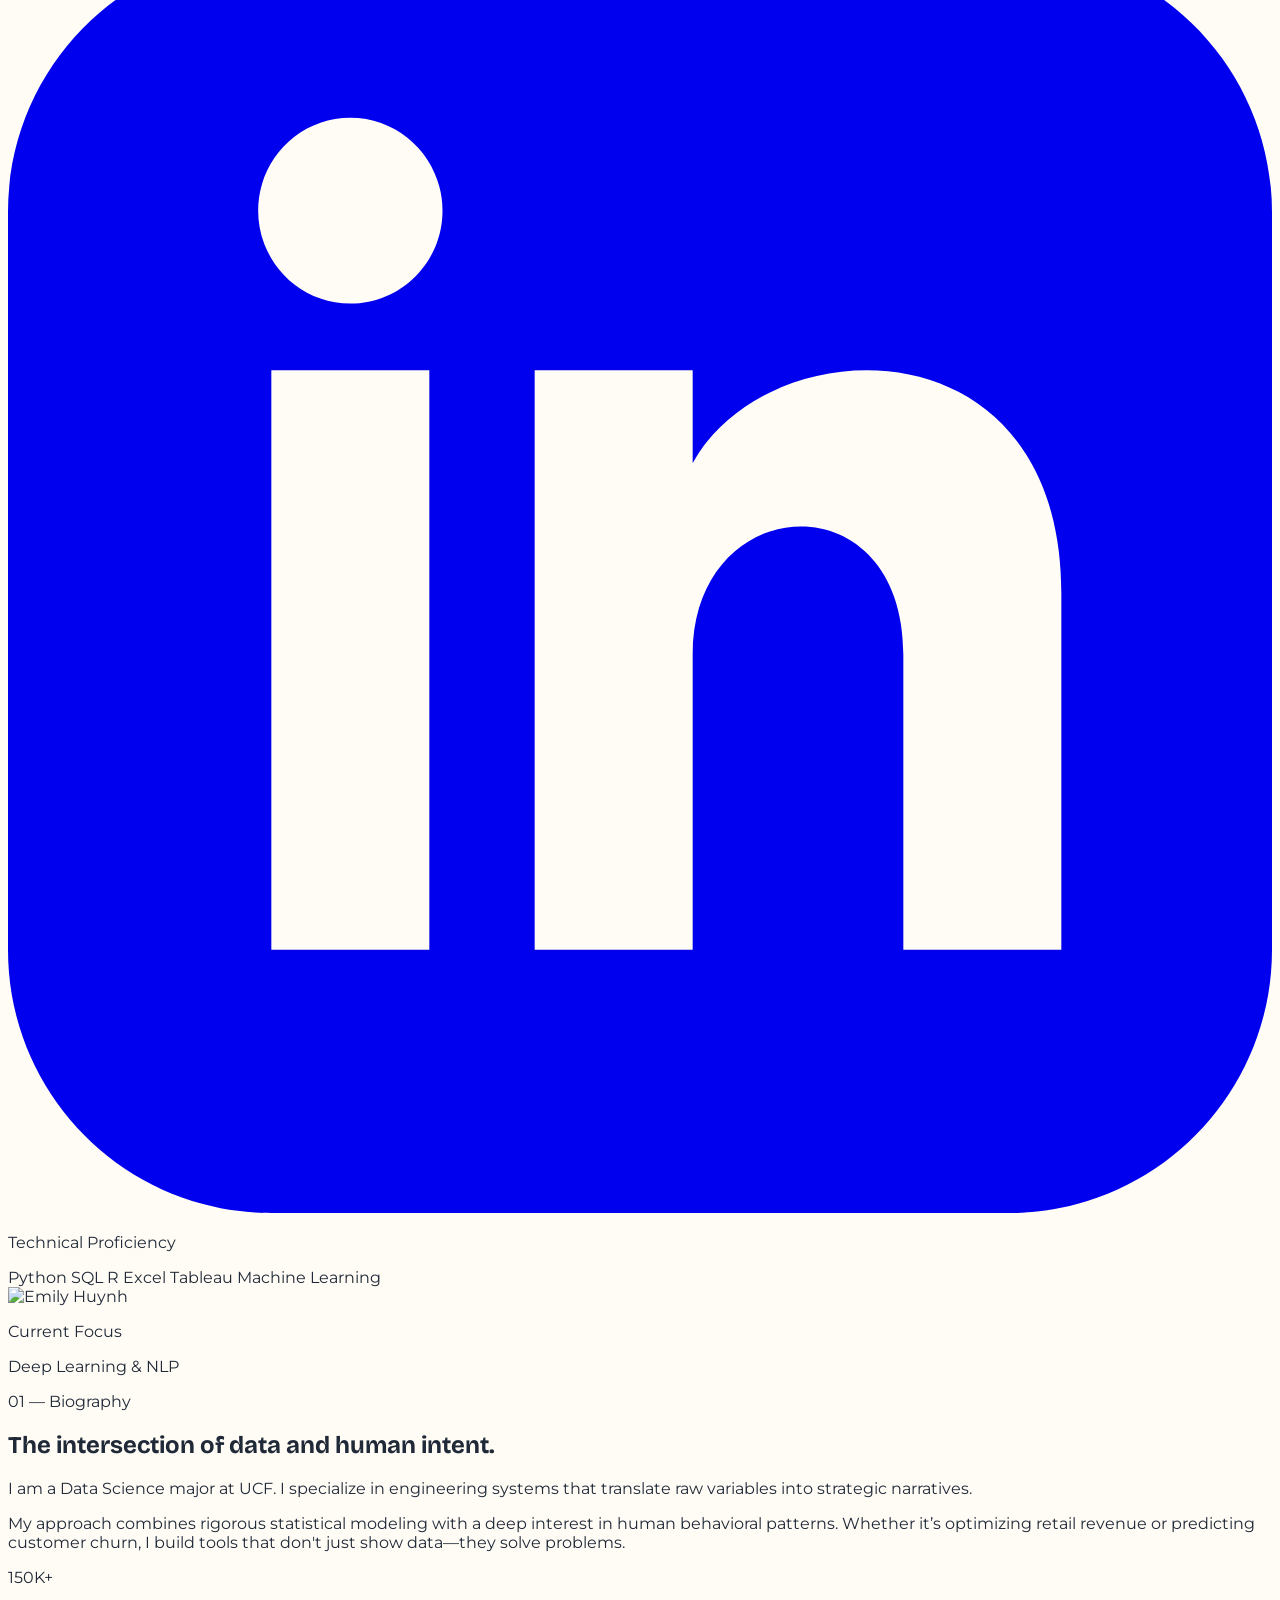
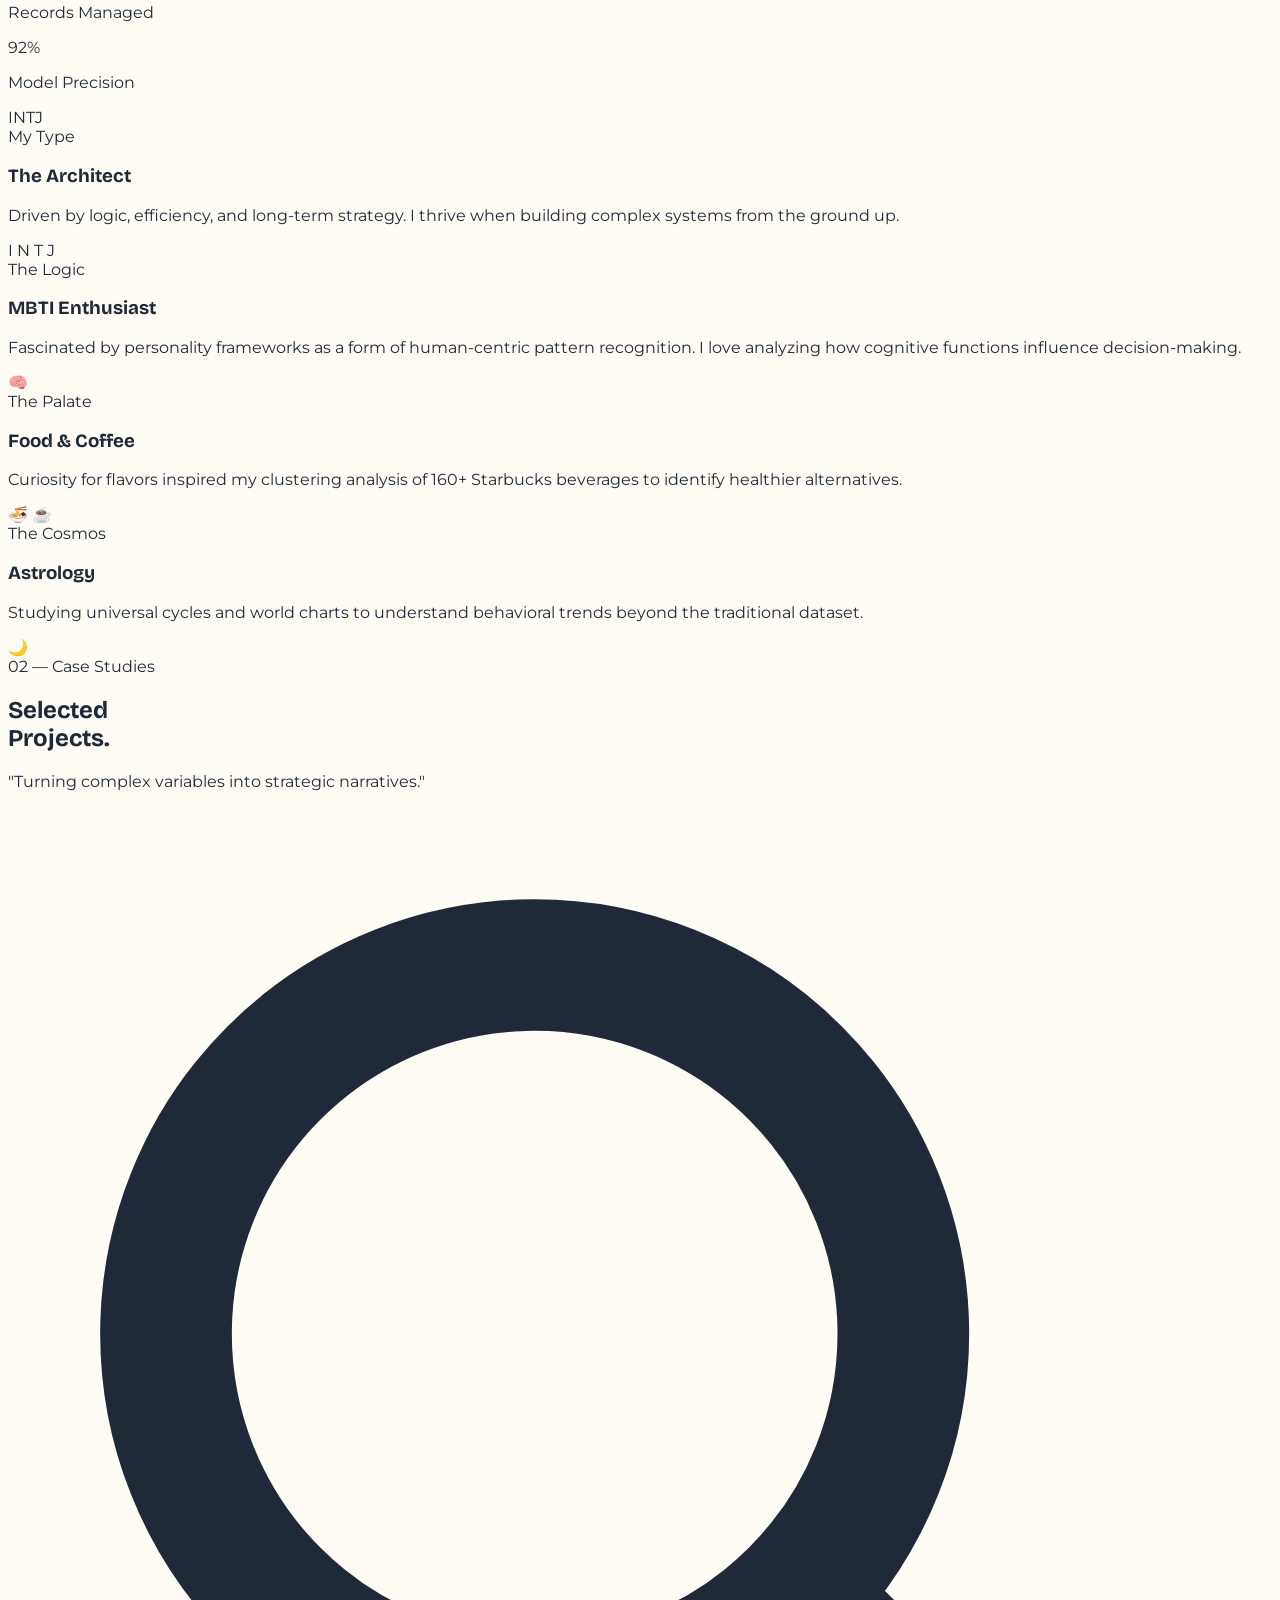
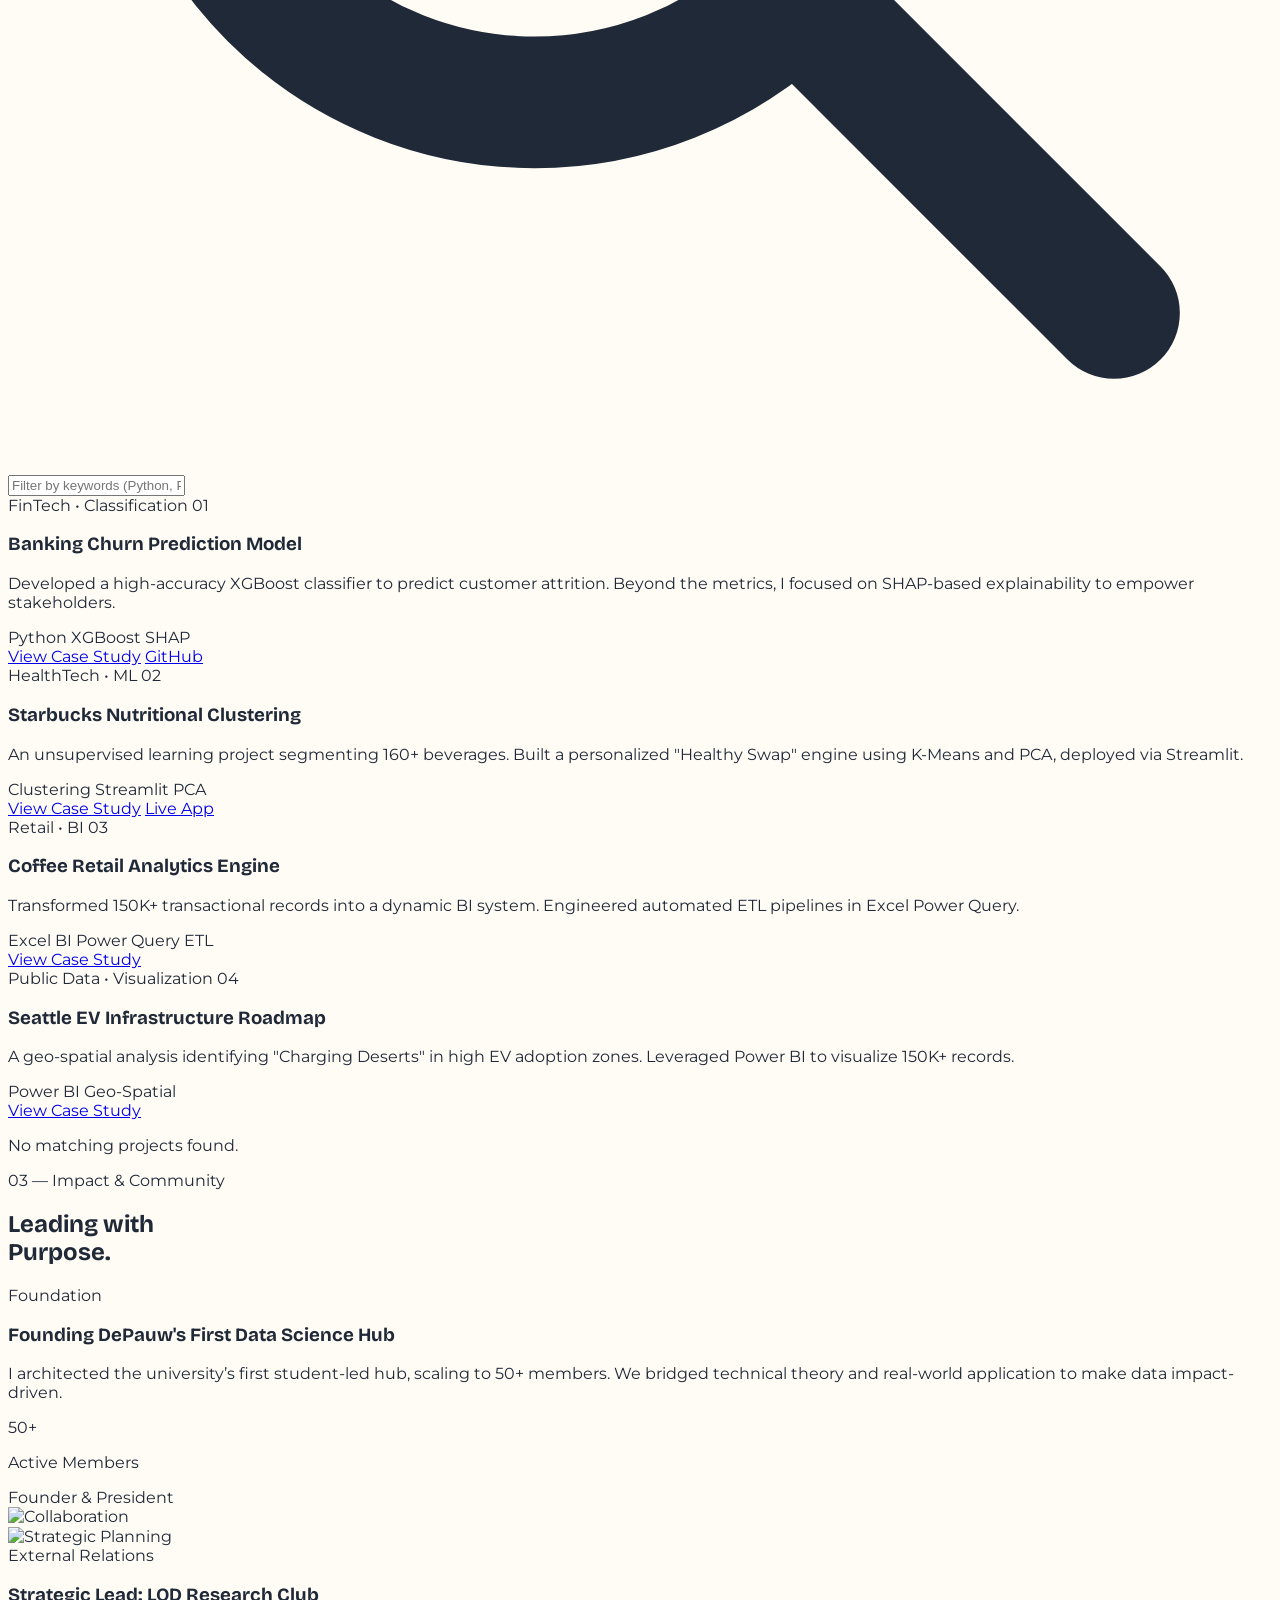
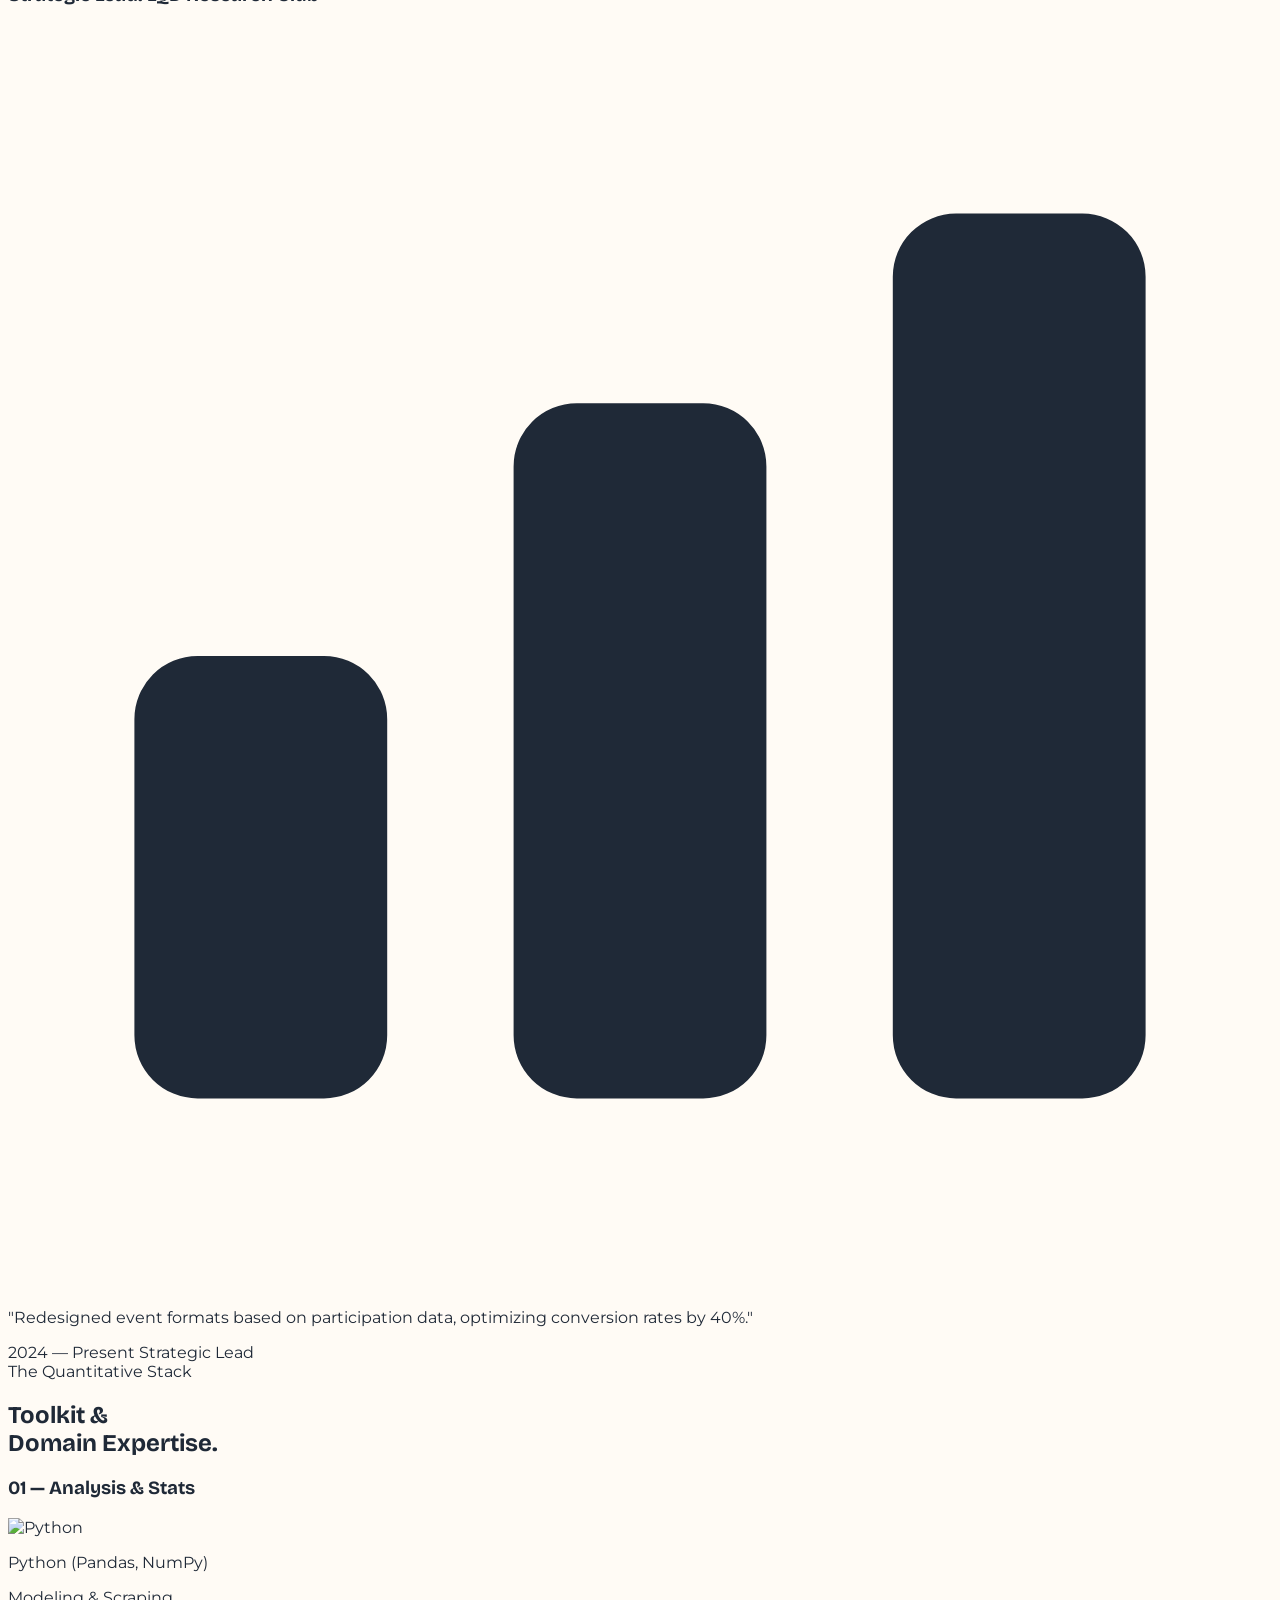
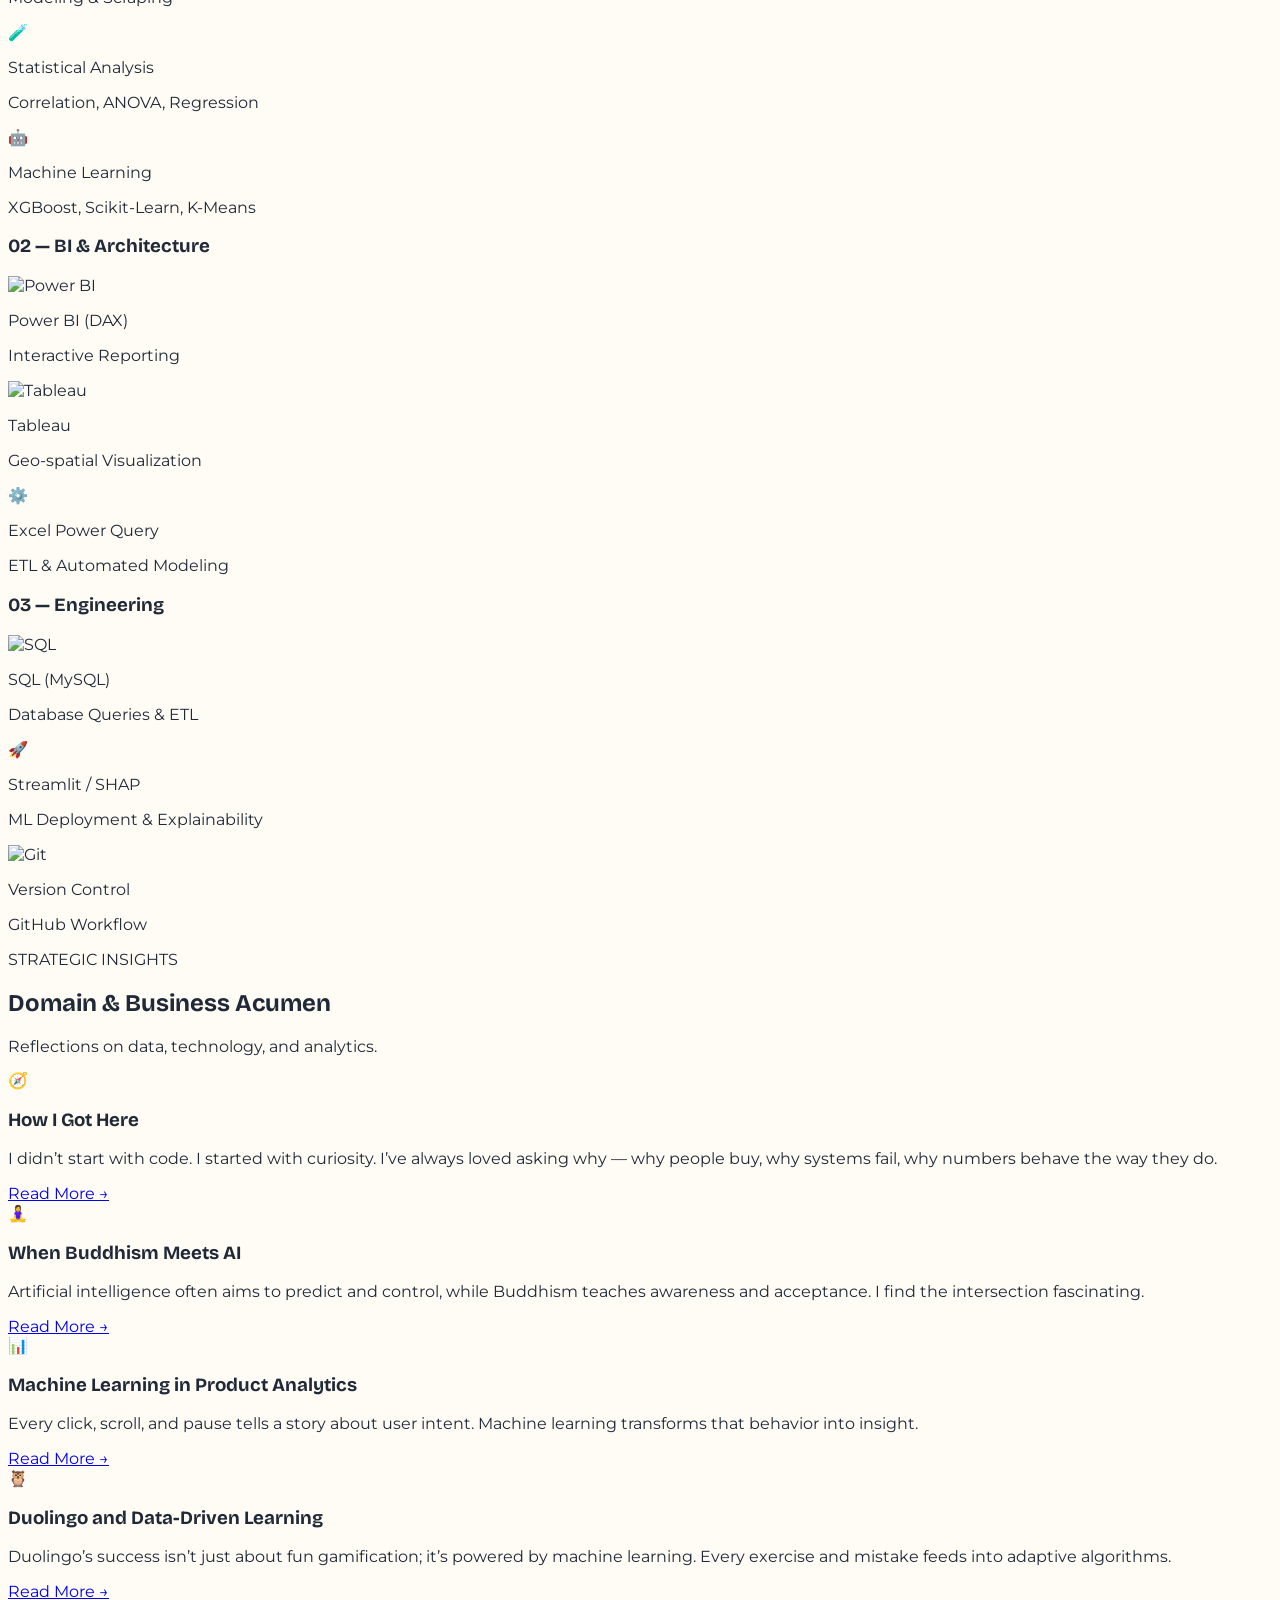
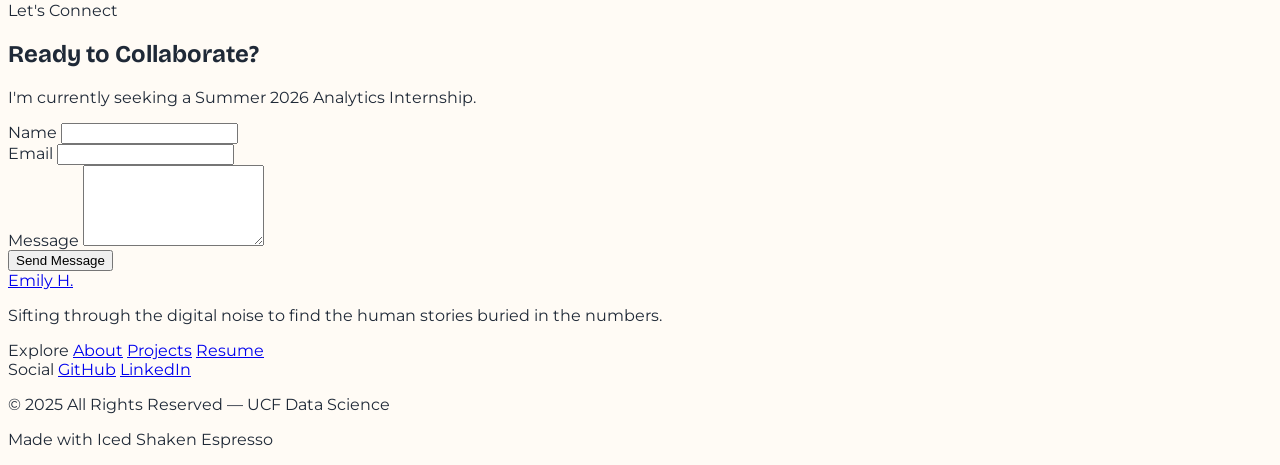
==== commit 700becff: "Refactor portfolio design and implement search functionality" ====
--- a/index.html
+++ b/index.html
@@ -245,249 +245,322 @@
     </div>
 </section>
 
-        <section id="projects" class="py-20">
-            <div class="max-w-7xl mx-auto px-4 sm:px-6">
-                <div class="text-center mb-16 fade-in">
-                    <span class="inline-block bg-brand-pink text-brand-blue font-heading text-sm font-bold px-6 py-2 rounded-full shadow-md uppercase tracking-wider">Impact-Driven Analytics</span>
-                    <h2 class="text-4xl lg:text-5xl font-heading font-bold text-gray-900 mt-6">Selected Case Studies</h2>
-                </div>
-
-                <div class="grid md:grid-cols-2 gap-8">
-                    <article class="group bg-white rounded-3xl p-8 shadow-sm border border-gray-100 hover:shadow-2xl hover:shadow-blue-100/50 transition-all duration-300 hover:-translate-y-1 fade-in">
-                        <span class="text-xl font-heading font-bold text-brand-blue block mb-2">01. Banking Churn Model</span>
-                        <h3 class="text-2xl font-bold text-gray-900 mb-3 group-hover:text-brand-blue transition-colors">
-                            <a href="projects/banking-churn-prediction.html" class="block">Customer Retention & XGBoost Classification</a>
+   <!-- Projects Section (UPDATED WITH SEARCH) -->
+        <section id="projects" class="py-32 bg-white">
+            <div class="max-w-7xl mx-auto px-6">
+                <div class="flex flex-col md:flex-row md:items-end justify-between mb-12 gap-8 fade-in">
+                    <div class="max-w-xl">
+                        <span class="text-brand-blue font-heading font-bold tracking-[0.4em] text-[10px] uppercase mb-4 block">02 — Case Studies</span>
+                        <h2 class="text-5xl md:text-7xl font-heading font-extrabold text-gray-900 leading-[0.9] tracking-tighter">
+                            Selected <br/><span class="text-brand-blue">Projects.</span>
+                        </h2>
+                    </div>
+                    <div class="hidden md:block">
+                        <p class="text-gray-400 text-sm font-medium italic max-w-xs text-right">
+                            "Turning complex variables into strategic narratives."
+                        </p>
+                    </div>
+                </div>
+
+                <!-- Search Bar Container -->
+                <div class="mb-16 fade-in" style="transition-delay: 100ms;">
+                    <div class="relative max-w-2xl search-container group transition-all duration-300">
+                        <div class="absolute inset-y-0 left-0 pl-6 flex items-center pointer-events-none">
+                            <svg class="w-4 h-4 text-gray-400 group-focus-within:text-brand-blue transition-colors" fill="none" stroke="currentColor" viewBox="0 0 24 24">
+                                <path stroke-linecap="round" stroke-linejoin="round" stroke-width="2.5" d="M21 21l-6-6m2-5a7 7 0 11-14 0 7 7 0 0114 0z"></path>
+                            </svg>
+                        </div>
+                        <input type="text" id="project-search" 
+                            placeholder="Filter by keywords (Python, Power BI, SQL, etc...)" 
+                            class="w-full pl-14 pr-6 py-5 bg-brand-bg border border-gray-100 rounded-2xl text-xs font-bold uppercase tracking-widest text-gray-700 focus:outline-none focus:border-brand-blue transition-all placeholder:text-gray-300">
+                    </div>
+                </div>
+
+                <div class="grid grid-cols-1 md:grid-cols-2 gap-12" id="projects-grid">
+                    <!-- Project 01 -->
+                    <article class="project-card group bg-brand-bg rounded-2xl p-10 flex flex-col h-full transition-all duration-500" data-tags="fintech classification python xgboost shap">
+                        <div class="flex justify-between items-start mb-8">
+                            <span class="text-[10px] font-bold text-brand-blue bg-brand-blue/5 px-3 py-1 rounded-full uppercase tracking-widest">FinTech • Classification</span>
+                            <span class="text-gray-300 font-heading font-bold text-4xl group-hover:text-brand-blue/20 transition-colors">01</span>
+                        </div>
+                        <h3 class="text-3xl font-heading font-bold text-gray-900 mb-4 group-hover:text-brand-blue transition-colors leading-tight">
+                            Banking Churn Prediction Model
                         </h3>
-                        <p class="text-gray-600 mb-6">Developed a high-accuracy XGBoost model to predict customer churn, achieving >91% accuracy and driving a targeted retention strategy.</p>
-                        <div class="flex flex-wrap gap-2 mb-6">
-                            <span class="tech-chip bg-blue-50 text-blue-800">Python</span>
-                            <span class="tech-chip bg-blue-50 text-blue-800">XGBoost</span>
-                            <span class="tech-chip bg-blue-50 text-blue-800">SHAP</span>
-                        </div>
-                        <div class="flex gap-4">
-                            <a href="https://github.com/emilyxxhy/churn-modelling" target="_blank" class="text-sm font-bold text-brand-blue hover:text-brand-orange transition-colors">View GitHub</a>
+                        <p class="text-gray-500 text-sm font-body leading-relaxed mb-8 flex-grow">
+                            Developed a high-accuracy XGBoost classifier to predict customer attrition. Beyond the metrics, I focused on SHAP-based explainability to empower stakeholders.
+                        </p>
+                        <div class="flex flex-wrap gap-2 mb-8">
+                            <span class="px-3 py-1 bg-white border border-gray-100 rounded-md text-[9px] font-bold text-gray-600 uppercase tracking-tighter">Python</span>
+                            <span class="px-3 py-1 bg-white border border-gray-100 rounded-md text-[9px] font-bold text-gray-600 uppercase tracking-tighter">XGBoost</span>
+                            <span class="px-3 py-1 bg-white border border-gray-100 rounded-md text-[9px] font-bold text-gray-600 uppercase tracking-tighter">SHAP</span>
+                        </div>
+                        <div class="flex items-center gap-6">
+                            <a href="projects/banking-churn-prediction.html" class="text-[10px] font-bold uppercase tracking-widest text-brand-blue border-b-2 border-brand-blue/20 hover:border-brand-blue transition-all pb-1">View Case Study</a>
+                            <a href="https://github.com/emilyxxhy/churn-modelling" target="_blank" class="text-[10px] font-bold uppercase tracking-widest text-gray-400 hover:text-brand-blue transition-colors">GitHub</a>
                         </div>
                     </article>
 
-                    <article class="group bg-white rounded-3xl p-8 shadow-sm border border-gray-100 hover:shadow-2xl hover:shadow-green-100/50 transition-all duration-300 hover:-translate-y-1 fade-in delay-100">
-                        <span class="text-xl font-heading font-bold text-brand-blue block mb-2">02. Starbucks Nutrition</span>
-                        <h3 class="text-2xl font-bold text-gray-900 mb-3 group-hover:text-brand-blue transition-colors">
-                            <a href="projects/starbucks-nutrition-analysis.html" class="block">K-Means Clustering & Streamlit App</a>
+                    <!-- Project 02 -->
+                    <article class="project-card group bg-brand-bg rounded-2xl p-10 flex flex-col h-full transition-all duration-500" data-tags="healthtech ml clustering streamlit pca">
+                        <div class="flex justify-between items-start mb-8">
+                            <span class="text-[10px] font-bold text-brand-orange bg-brand-orange/5 px-3 py-1 rounded-full uppercase tracking-widest">HealthTech • ML</span>
+                            <span class="text-gray-300 font-heading font-bold text-4xl group-hover:text-brand-orange/20 transition-colors">02</span>
+                        </div>
+                        <h3 class="text-3xl font-heading font-bold text-gray-900 mb-4 group-hover:text-brand-orange transition-colors leading-tight">
+                            Starbucks Nutritional Clustering
                         </h3>
-                        <p class="text-gray-600 mb-6">Segmented 160+ drinks using K-Means and deployed an interactive Streamlit app with KNN to recommend healthier alternatives.</p>
-                        <div class="flex flex-wrap gap-2 mb-6">
-                            <span class="tech-chip bg-green-50 text-green-800">Clustering</span>
-                            <span class="tech-chip bg-green-50 text-green-800">Streamlit</span>
-                            <span class="tech-chip bg-green-50 text-green-800">PCA</span>
-                        </div>
-                        <div class="flex gap-4">
-                            <a href="https://starbucksportfolioapp-67oaqbtqc77lls7gz2fvjy.streamlit.app/" target="_blank" class="text-sm font-bold text-brand-blue hover:text-brand-orange transition-colors">View Live App</a>
+                        <p class="text-gray-500 text-sm font-body leading-relaxed mb-8 flex-grow">
+                            An unsupervised learning project segmenting 160+ beverages. Built a personalized "Healthy Swap" engine using K-Means and PCA, deployed via Streamlit.
+                        </p>
+                        <div class="flex flex-wrap gap-2 mb-8">
+                            <span class="px-3 py-1 bg-white border border-gray-100 rounded-md text-[9px] font-bold text-gray-600 uppercase tracking-tighter">Clustering</span>
+                            <span class="px-3 py-1 bg-white border border-gray-100 rounded-md text-[9px] font-bold text-gray-600 uppercase tracking-tighter">Streamlit</span>
+                            <span class="px-3 py-1 bg-white border border-gray-100 rounded-md text-[9px] font-bold text-gray-600 uppercase tracking-tighter">PCA</span>
+                        </div>
+                        <div class="flex items-center gap-6">
+                            <a href="projects/starbucks-nutrition-analysis.html" class="text-[10px] font-bold uppercase tracking-widest text-brand-orange border-b-2 border-brand-orange/20 hover:border-brand-orange transition-all pb-1">View Case Study</a>
+                            <a href="https://starbucksportfolioapp-67oaqbtqc77lls7gz2fvjy.streamlit.app/" target="_blank" class="text-[10px] font-bold uppercase tracking-widest text-gray-400 hover:text-brand-orange transition-colors">Live App</a>
                         </div>
                     </article>
 
-                    <article class="group bg-white rounded-3xl p-8 shadow-sm border border-gray-100 hover:shadow-2xl hover:shadow-yellow-100/50 transition-all duration-300 hover:-translate-y-1 fade-in">
-                        <span class="text-xl font-heading font-bold text-brand-blue block mb-2">03. Coffee Retail Dashboard</span>
-                        <h3 class="text-2xl font-bold text-gray-900 mb-3 group-hover:text-brand-blue transition-colors">
-                            <a href="projects/coffee-retail-bi-dashboard.html" class="block">150K Transaction Data & Excel BI</a>
+                    <!-- Project 03 -->
+                    <article class="project-card group bg-brand-bg rounded-2xl p-10 flex flex-col h-full transition-all duration-500" data-tags="retail bi excel power query etl">
+                        <div class="flex justify-between items-start mb-8">
+                            <span class="text-[10px] font-bold text-brand-blue bg-brand-blue/5 px-3 py-1 rounded-full uppercase tracking-widest">Retail • BI</span>
+                            <span class="text-gray-300 font-heading font-bold text-4xl group-hover:text-brand-blue/20 transition-colors">03</span>
+                        </div>
+                        <h3 class="text-3xl font-heading font-bold text-gray-900 mb-4 group-hover:text-brand-blue transition-colors leading-tight">
+                            Coffee Retail Analytics Engine
                         </h3>
-                        <p class="text-gray-600 mb-6">Transformed raw data into a dynamic Excel BI Dashboard using Power Query, identifying peak sales windows and increasing ATV by 5%.</p>
-                        <div class="flex flex-wrap gap-2 mb-6">
-                            <span class="tech-chip bg-yellow-50 text-yellow-800">Excel BI</span>
-                            <span class="tech-chip bg-yellow-50 text-yellow-800">Power Query</span>
-                            <span class="tech-chip bg-yellow-50 text-yellow-800">KPIs</span>
-                        </div>
-                        <div class="flex gap-4">
-                            <a href="#" class="text-sm font-bold text-brand-blue hover:text-brand-orange transition-colors">View Dashboard</a>
+                        <p class="text-gray-500 text-sm font-body leading-relaxed mb-8 flex-grow">
+                            Transformed 150K+ transactional records into a dynamic BI system. Engineered automated ETL pipelines in Excel Power Query.
+                        </p>
+                        <div class="flex flex-wrap gap-2 mb-8">
+                            <span class="px-3 py-1 bg-white border border-gray-100 rounded-md text-[9px] font-bold text-gray-600 uppercase tracking-tighter">Excel BI</span>
+                            <span class="px-3 py-1 bg-white border border-gray-100 rounded-md text-[9px] font-bold text-gray-600 uppercase tracking-tighter">Power Query</span>
+                            <span class="px-3 py-1 bg-white border border-gray-100 rounded-md text-[9px] font-bold text-gray-600 uppercase tracking-tighter">ETL</span>
+                        </div>
+                        <div class="flex items-center gap-6">
+                            <a href="projects/coffee-retail-bi-dashboard.html" class="text-[10px] font-bold uppercase tracking-widest text-brand-blue border-b-2 border-brand-blue/20 hover:border-brand-blue transition-all pb-1">View Case Study</a>
                         </div>
                     </article>
 
-                    <article class="group bg-white rounded-3xl p-8 shadow-sm border border-gray-100 hover:shadow-2xl hover:shadow-purple-100/50 transition-all duration-300 hover:-translate-y-1 fade-in delay-100">
-                        <span class="text-xl font-heading font-bold text-brand-blue block mb-2">04. Seattle EV Dashboard</span>
-                        <h3 class="text-2xl font-bold text-gray-900 mb-3 group-hover:text-brand-blue transition-colors">
-                            <a href="projects/ev-population-dashboard.html" class="block">Geo-Spatial Analysis on 150K+ Records</a>
+                    <!-- Project 04 -->
+                    <article class="project-card group bg-brand-bg rounded-2xl p-10 flex flex-col h-full transition-all duration-500" data-tags="public data visualization power bi geo-spatial tableau">
+                        <div class="flex justify-between items-start mb-8">
+                            <span class="text-[10px] font-bold text-brand-pink bg-brand-pink/10 px-3 py-1 rounded-full uppercase tracking-widest">Public Data • Visualization</span>
+                            <span class="text-gray-300 font-heading font-bold text-4xl group-hover:text-brand-pink/50 transition-colors">04</span>
+                        </div>
+                        <h3 class="text-3xl font-heading font-bold text-gray-900 mb-4 group-hover:text-brand-pink transition-colors leading-tight">
+                            Seattle EV Infrastructure Roadmap
                         </h3>
-                        <p class="text-gray-600 mb-6">Visualized EV adoption trends across Seattle using Power BI/Tableau, guiding strategic placement for public charging infrastructure.</p>
-                        <div class="flex flex-wrap gap-2 mb-6">
-                            <span class="tech-chip bg-purple-50 text-purple-800">Power BI</span>
-                            <span class="tech-chip bg-purple-50 text-purple-800">Geo-Spatial</span>
-                        </div>
-                        <div class="flex gap-4">
-                            <a href="https://drive.google.com/file/d/1mkLFYlgLVlaBLLbTvuB74XVIIClnt-8Q/view?usp=sharing" target="_blank" class="text-sm font-bold text-brand-blue hover:text-brand-orange transition-colors">View Dashboard</a>
+                        <p class="text-gray-500 text-sm font-body leading-relaxed mb-8 flex-grow">
+                            A geo-spatial analysis identifying "Charging Deserts" in high EV adoption zones. Leveraged Power BI to visualize 150K+ records.
+                        </p>
+                        <div class="flex flex-wrap gap-2 mb-8">
+                            <span class="px-3 py-1 bg-white border border-gray-100 rounded-md text-[9px] font-bold text-gray-600 uppercase tracking-tighter">Power BI</span>
+                            <span class="px-3 py-1 bg-white border border-gray-100 rounded-md text-[9px] font-bold text-gray-600 uppercase tracking-tighter">Geo-Spatial</span>
+                        </div>
+                        <div class="flex items-center gap-6">
+                            <a href="projects/ev-population-dashboard.html" class="text-[10px] font-bold uppercase tracking-widest text-brand-pink border-b-2 border-brand-pink/20 hover:border-brand-pink transition-all pb-1">View Case Study</a>
                         </div>
                     </article>
                 </div>
+
+                <!-- No Results Message -->
+                <div id="no-results" class="hidden text-center py-20">
+                    <p class="text-gray-300 font-heading text-xl font-bold uppercase tracking-widest">No matching projects found.</p>
+                </div>
             </div>
         </section>
 
-        <section id="experience" class="py-20 bg-white/50">
-            <div class="max-w-4xl mx-auto px-4 sm:px-6">
-                <div class="text-center mb-16 fade-in">
-                    <h2 class="text-4xl lg:text-5xl font-heading font-bold text-gray-900">Experience</h2>
-                </div>
-                
-                <div class="space-y-12 relative border-l-2 border-brand-blue/20 ml-4 md:ml-0">
-                    <article class="relative pl-8 md:pl-12 fade-in">
-                        <div class="absolute -left-[9px] top-6 w-5 h-5 rounded-full bg-brand-blue border-4 border-white shadow-sm"></div>
-                        <div class="bg-white p-8 rounded-2xl shadow-sm border border-gray-100 hover:shadow-lg transition-all">
-                            <div class="flex flex-col sm:flex-row justify-between sm:items-center mb-2">
-                                <h3 class="text-2xl font-heading font-bold text-brand-blue">IT Help Desk Intern</h3>
-                                <div class="text-sm font-bold text-gray-500 mt-1 sm:mt-0">Sept 2025 – Present</div>
-                            </div>
-                            <h4 class="text-lg font-semibold text-gray-800 mb-4">DePauw University</h4>
-                            <ul class="list-disc space-y-3 pl-5 text-gray-700">
-                                <li>Deliver responsive technical support to students, faculty, and staff, resolving <strong>100+ hardware & software issues</strong>.</li>
-                                <li>Analyze recurring technical problems, proposing improvements that <strong>reduced response time by ~20%</strong>.</li>
-                                <li>Support system maintenance, device configuration, and troubleshooting across academic labs.</li>
-                            </ul>
-                        </div>
-                    </article>
-
-                    <article class="relative pl-8 md:pl-12 fade-in">
-                        <div class="absolute -left-[9px] top-6 w-5 h-5 rounded-full bg-brand-orange border-4 border-white shadow-sm"></div>
-                        <div class="bg-white p-8 rounded-2xl shadow-sm border border-gray-100 hover:shadow-lg transition-all">
-                            <div class="flex flex-col sm:flex-row justify-between sm:items-center mb-2">
-                                <h3 class="text-2xl font-heading font-bold text-brand-blue">Financial Analyst Intern</h3>
-                                <div class="text-sm font-bold text-gray-500 mt-1 sm:mt-0">June 2025 – August 2025</div>
-                            </div>
-                            <h4 class="text-lg font-semibold text-gray-800 mb-4">AASCS Company</h4>
-                            <ul class="list-disc space-y-3 pl-5 text-gray-700">
-                                <li>Analyzed financial data from income statements and balance sheets of <strong>20+ publicly listed companies</strong>.</li>
-                                <li>Applied statistical methods in Excel to clean <strong>10,000+ data points</strong>, improving reporting efficiency by <strong>35%</strong>.</li>
-                                <li>Prepared client-ready summaries and visualizations using Excel for audit teams.</li>
-                            </ul>
-                        </div>
-                    </article>
-
-                    <article class="relative pl-8 md:pl-12 fade-in">
-                        <div class="absolute -left-[9px] top-6 w-5 h-5 rounded-full bg-brand-pink border-4 border-white shadow-sm"></div>
-                        <div class="bg-white p-8 rounded-2xl shadow-sm border border-gray-100 hover:shadow-lg transition-all">
-                            <div class="flex flex-col sm:flex-row justify-between sm:items-center mb-2">
-                                <h3 class="text-2xl font-heading font-bold text-brand-blue">Media & Data Analytics Intern</h3>
-                                <div class="text-sm font-bold text-gray-500 mt-1 sm:mt-0">June 2024 – August 2024</div>
-                            </div>
-                            <h4 class="text-lg font-semibold text-gray-800 mb-4">Voice of Ho Chi Minh City</h4>
-                            <ul class="list-disc space-y-3 pl-5 text-gray-700">
-                                <li>Analyzed audience engagement metrics, influencing <strong>3+ editorial adjustments</strong> and increasing interaction by <strong>15%</strong>.</li>
-                                <li>Collaborated with producers to brainstorm new program ideas informed by trend analysis.</li>
-                                <li>Contributed data-driven insights that improved program development processes.</li>
-                            </ul>
-                        </div>
-                    </article>
+        <!-- Experience & Other sections... (Simplified for brevity, maintain same style as above) -->
+
+             <!-- Leadership Section -->
+        <section id="leadership" class="py-32 relative overflow-hidden bg-brand-bg">
+            <div class="max-w-7xl mx-auto px-6">
+                <div class="flex flex-col md:flex-row md:items-end justify-between mb-24 gap-8 fade-in">
+                    <div class="max-w-2xl">
+                        <span class="text-brand-blue font-heading font-bold tracking-[0.4em] text-[10px] uppercase mb-4 block">03 — Impact & Community</span>
+                        <h2 class="text-5xl md:text-7xl font-heading font-extrabold text-gray-900 leading-[0.9] tracking-tighter">
+                            Leading with <br/><span class="text-brand-blue">Purpose.</span>
+                        </h2>
+                    </div>
+                </div>
+
+                <div class="space-y-40">
+                    <!-- Item 01: Data Science Hub -->
+                    <div class="relative grid grid-cols-1 lg:grid-cols-12 gap-8 items-center fade-in">
+                        <div class="lg:col-span-5 z-10 lg:-mr-20">
+                            <div class="bg-white p-10 md:p-14 leadership-card rounded-2xl editorial-shadow">
+                                <div class="flex items-center gap-4 mb-8">
+                                    <span class="h-px w-8 bg-brand-blue"></span>
+                                    <span class="text-[10px] font-bold text-brand-blue uppercase tracking-widest">Foundation</span>
+                                </div>
+                                <h3 class="text-3xl md:text-4xl font-heading font-extrabold text-gray-900 mb-6 leading-tight">
+                                    Founding DePauw's First Data Science Hub
+                                </h3>
+                                <p class="text-gray-500 text-sm font-body leading-relaxed mb-8">
+                                    I architected the university’s first student-led hub, scaling to <span class="text-brand-blue font-bold">50+ members</span>. We bridged technical theory and real-world application to make data impact-driven.
+                                </p>
+                                <div class="flex flex-wrap gap-4 pt-8 border-t border-gray-100">
+                                    <div>
+                                        <p class="text-2xl font-heading font-bold text-gray-900 tracking-tighter">50+</p>
+                                        <p class="text-[9px] font-bold text-gray-400 uppercase tracking-widest">Active Members</p>
+                                    </div>
+                                    <div class="ml-auto">
+                                        <span class="px-4 py-2 border border-brand-blue text-brand-blue rounded-full text-[9px] font-bold uppercase tracking-widest">Founder & President</span>
+                                    </div>
+                                </div>
+                            </div>
+                        </div>
+                        <div class="lg:col-span-7 relative">
+                            <div class="aspect-[16/10] overflow-hidden rounded-3xl grayscale hover:grayscale-0 transition-all duration-700">
+                                <img src="https://images.unsplash.com/photo-1522202176988-66273c2fd55f?auto=format&fit=crop&w=1200&q=80" alt="Collaboration" class="w-full h-full object-cover">
+                            </div>
+                        </div>
+                    </div>
+
+                    <!-- Item 02: LQD Club -->
+                    <div class="relative grid grid-cols-1 lg:grid-cols-12 gap-8 items-center fade-in">
+                        <div class="lg:col-span-7 relative order-last lg:order-first">
+                            <div class="aspect-[16/10] overflow-hidden rounded-3xl grayscale hover:grayscale-0 transition-all duration-700">
+                                <img src="https://images.unsplash.com/photo-1542744173-8e7e53415bb0?auto=format&fit=crop&w=1200&q=80" alt="Strategic Planning" class="w-full h-full object-cover">
+                            </div>
+                        </div>
+                        <div class="lg:col-span-5 z-10 lg:-ml-20">
+                            <div class="bg-white p-10 md:p-14 leadership-card rounded-2xl editorial-shadow">
+                                <div class="flex items-center gap-4 mb-8">
+                                    <span class="h-px w-8 bg-brand-pink"></span>
+                                    <span class="text-[10px] font-bold text-brand-pink uppercase tracking-widest">External Relations</span>
+                                </div>
+                                <h3 class="text-3xl md:text-4xl font-heading font-extrabold text-gray-900 mb-6 leading-tight">
+                                    Strategic Lead: LQD Research Club
+                                </h3>
+                                
+                                <div class="space-y-6 mb-10">
+                                    <div class="flex gap-4">
+                                        <div class="flex-shrink-0 w-8 h-8 bg-brand-pink/10 rounded-full flex items-center justify-center text-brand-pink">
+                                            <svg class="w-4 h-4" fill="currentColor" viewBox="0 0 20 20"><path d="M2 11a1 1 0 011-1h2a1 1 0 011 1v5a1 1 0 01-1 1H3a1 1 0 01-1-1v-5zm6-4a1 1 0 011-1h2a1 1 0 011 1v9a1 1 0 01-1 1H9a1 1 0 01-1-1V7zm6-3a1 1 0 011-1h2a1 1 0 011 1v12a1 1 0 01-1 1h-2a1 1 0 01-1-1V4z"></path></svg>
+                                        </div>
+                                        <p class="text-gray-500 text-sm font-body leading-relaxed italic">"Redesigned event formats based on participation data, optimizing conversion rates by <span class="text-gray-900 font-bold">40%</span>."</p>
+                                    </div>
+                                </div>
+
+                                <div class="flex justify-between items-center pt-8 border-t border-gray-100">
+                                    <span class="text-[10px] font-bold text-gray-400 uppercase tracking-widest">2024 — Present</span>
+                                    <span class="px-4 py-2 bg-brand-pink/10 text-brand-pink rounded-full text-[9px] font-bold uppercase tracking-widest">Strategic Lead</span>
+                                </div>
+                            </div>
+                        </div>
+                    </div>
                 </div>
             </div>
         </section>
 
-                <section id="leadership" class="py-24 relative overflow-hidden bg-brand-bg">
-            <div class="max-w-6xl mx-auto px-4 sm:px-6">
+         <!-- Technical Toolkit Section (UPDATED WITH FULL SKILL STACK) -->
+        <section id="skills-tech" class="py-32 bg-white relative overflow-hidden">
+            <div class="max-w-7xl mx-auto px-6">
                 <div class="text-center mb-24 fade-in">
-                    <span class="text-brand-blue font-heading font-bold tracking-[0.4em] text-xs uppercase mb-3 block">My Journey</span>
-                    <h2 class="text-5xl md:text-6xl font-heading font-bold text-gray-900 leading-tight">Narrative Leadership</h2>
-                </div>
-                <div class="relative">
-                    <div class="timeline-path hidden md:block"></div>
-                    <div class="relative grid grid-cols-1 md:grid-cols-2 gap-16 items-center mb-32 fade-in">
-                        <div class="md:text-right">
-                            <span class="inline-block bg-brand-blue/5 text-brand-blue text-[10px] font-bold px-4 py-1.5 rounded-full uppercase tracking-widest mb-4">Foundation</span>
-                            <h3 class="text-3xl font-heading font-bold text-gray-900 mb-4">Founding DePauw's First Data Science Hub</h3>
-                            <p class="text-gray-600 font-body leading-relaxed mb-6">I architected the university’s first student-led hub to scale to 50+ members. I focused on making data science accessible, social, and impact-driven by bridging technical theory and real-world application.</p>
-                            <div class="flex flex-wrap gap-2 justify-start md:justify-end">
-                                <span class="bg-white border border-gray-100 px-4 py-2 rounded-xl text-xs font-bold text-brand-blue shadow-sm">Founder & President</span>
-                            </div>
-                        </div>
-                        <div class="relative group"><div class="absolute inset-0 bg-brand-blue/10 rounded-[2.5rem] transform -rotate-3 group-hover:rotate-0 transition-transform"></div><img src="https://images.unsplash.com/photo-1522202176988-66273c2fd55f?auto=format&fit=crop&w=800&q=80" class="relative rounded-[2.5rem] shadow-2xl h-72 md:h-96 w-full object-cover animate-float"></div>
-                        <div class="hidden md:block absolute left-1/2 -translate-x-1/2 w-4 h-4 rounded-full bg-brand-blue border-4 border-white shadow-lg"></div>
-                    </div>
-                    <div class="relative grid grid-cols-1 md:grid-cols-2 gap-16 items-center mb-16 fade-in">
-                        <div class="relative group order-last md:order-first"><div class="absolute inset-0 bg-brand-pink/30 rounded-[2.5rem] transform rotate-3 group-hover:rotate-0 transition-transform"></div><img src="https://images.unsplash.com/photo-1542744173-8e7e53415bb0?auto=format&fit=crop&w=800&q=80" class="relative rounded-[2.5rem] shadow-2xl h-72 md:h-96 w-full object-cover" style="animation: float 6s infinite reverse;"></div>
-                        <div>
-                            <span class="inline-block bg-brand-pink/20 text-brand-pink text-[10px] font-bold px-4 py-1.5 rounded-full uppercase tracking-widest mb-4">External Relations</span>
-                            <h3 class="text-3xl font-heading font-bold text-gray-900 mb-4">Strategic Lead: LQD Research Club</h3>
-                            <p class="text-gray-600 font-body leading-relaxed mb-6"> <li>Redesigned event formats based on historical participation data, boosting attendance by 60% across 5+ workshops, hackathons, and networking sessions</li>
-<li>Built and managed a sponsorship pipeline, improving partner conversion rates by 40% through targeted outreach and structured follow-up</li>
-</p>
-                            <div class="flex flex-wrap gap-2">
-                                <span class="bg-white border border-gray-100 px-4 py-2 rounded-xl text-xs font-bold text-brand-pink shadow-sm">Strategic Lead</span>
-                            </div>
-                        </div>
-                        <div class="hidden md:block absolute left-1/2 -translate-x-1/2 w-4 h-4 rounded-full bg-brand-pink border-4 border-white shadow-lg"></div>
+                    <span class="text-brand-orange font-heading font-bold tracking-[0.4em] text-[10px] uppercase mb-4 block">The Quantitative Stack</span>
+                    <h2 class="text-5xl md:text-7xl font-heading font-extrabold text-gray-900 leading-[0.9] tracking-tighter">
+                        Toolkit & <br/><span class="text-brand-blue">Domain Expertise.</span>
+                    </h2>
+                </div>
+
+                <div class="grid grid-cols-1 md:grid-cols-3 gap-16">
+                    <!-- Column 1: Core Data Science -->
+                    <div class="space-y-10 fade-in">
+                        <h3 class="text-xs font-bold text-gray-400 uppercase tracking-[0.3em] flex items-center gap-3">
+                            <span class="w-8 h-px bg-gray-200"></span> 01 — Analysis & Stats
+                        </h3>
+                        <div class="grid grid-cols-1 gap-4">
+                            <div class="skill-card p-6 bg-brand-bg rounded-2xl flex items-center gap-5">
+                                <img src="https://cdn.jsdelivr.net/gh/devicons/devicon/icons/python/python-original.svg" class="w-8 h-8" alt="Python">
+                                <div>
+                                    <p class="text-xs font-bold text-gray-900 uppercase tracking-widest">Python (Pandas, NumPy)</p>
+                                    <p class="text-[9px] text-gray-500 font-medium mt-1">Modeling & Scraping</p>
+                                </div>
+                            </div>
+                            <div class="skill-card p-6 bg-brand-bg rounded-2xl flex items-center gap-5">
+                                <span class="text-2xl">🧪</span>
+                                <div>
+                                    <p class="text-xs font-bold text-gray-900 uppercase tracking-widest">Statistical Analysis</p>
+                                    <p class="text-[9px] text-gray-500 font-medium mt-1">Correlation, ANOVA, Regression</p>
+                                </div>
+                            </div>
+                            <div class="skill-card p-6 bg-brand-bg rounded-2xl flex items-center gap-5">
+                                <span class="text-2xl">🤖</span>
+                                <div>
+                                    <p class="text-xs font-bold text-gray-900 uppercase tracking-widest">Machine Learning</p>
+                                    <p class="text-[9px] text-gray-500 font-medium mt-1">XGBoost, Scikit-Learn, K-Means</p>
+                                </div>
+                            </div>
+                        </div>
+                    </div>
+
+                    <!-- Column 2: BI & Architecture -->
+                    <div class="space-y-10 fade-in" style="transition-delay: 100ms;">
+                        <h3 class="text-xs font-bold text-gray-400 uppercase tracking-[0.3em] flex items-center gap-3">
+                            <span class="w-8 h-px bg-gray-200"></span> 02 — BI & Architecture
+                        </h3>
+                        <div class="grid grid-cols-1 gap-4">
+                            <div class="skill-card p-6 bg-brand-bg rounded-2xl flex items-center gap-5">
+                                <img src="https://upload.wikimedia.org/wikipedia/commons/c/cf/New_Power_BI_Logo.svg" class="w-8 h-8" alt="Power BI">
+                                <div>
+                                    <p class="text-xs font-bold text-gray-900 uppercase tracking-widest">Power BI (DAX)</p>
+                                    <p class="text-[9px] text-gray-500 font-medium mt-1">Interactive Reporting</p>
+                                </div>
+                            </div>
+                            <div class="skill-card p-6 bg-brand-bg rounded-2xl flex items-center gap-5">
+                                <img src="https://cdn.worldvectorlogo.com/logos/tableau-software.svg" class="w-8 h-8" alt="Tableau">
+                                <div>
+                                    <p class="text-xs font-bold text-gray-900 uppercase tracking-widest">Tableau</p>
+                                    <p class="text-[9px] text-gray-500 font-medium mt-1">Geo-spatial Visualization</p>
+                                </div>
+                            </div>
+                            <div class="skill-card p-6 bg-brand-bg rounded-2xl flex items-center gap-5">
+                                <span class="text-2xl">⚙️</span>
+                                <div>
+                                    <p class="text-xs font-bold text-gray-900 uppercase tracking-widest">Excel Power Query</p>
+                                    <p class="text-[9px] text-gray-500 font-medium mt-1">ETL & Automated Modeling</p>
+                                </div>
+                            </div>
+                        </div>
+                    </div>
+
+                    <!-- Column 3: Tools & Deployment -->
+                    <div class="space-y-10 fade-in" style="transition-delay: 200ms;">
+                        <h3 class="text-xs font-bold text-gray-400 uppercase tracking-[0.3em] flex items-center gap-3">
+                            <span class="w-8 h-px bg-gray-200"></span> 03 — Engineering
+                        </h3>
+                        <div class="grid grid-cols-1 gap-4">
+                            <div class="skill-card p-6 bg-brand-bg rounded-2xl flex items-center gap-5">
+                                <img src="https://cdn.jsdelivr.net/gh/devicons/devicon/icons/mysql/mysql-original.svg" class="w-8 h-8" alt="SQL">
+                                <div>
+                                    <p class="text-xs font-bold text-gray-900 uppercase tracking-widest">SQL (MySQL)</p>
+                                    <p class="text-[9px] text-gray-500 font-medium mt-1">Database Queries & ETL</p>
+                                </div>
+                            </div>
+                            <div class="skill-card p-6 bg-brand-bg rounded-2xl flex items-center gap-5">
+                                <span class="text-2xl">🚀</span>
+                                <div>
+                                    <p class="text-xs font-bold text-gray-900 uppercase tracking-widest">Streamlit / SHAP</p>
+                                    <p class="text-[9px] text-gray-500 font-medium mt-1">ML Deployment & Explainability</p>
+                                </div>
+                            </div>
+                            <div class="skill-card p-6 bg-brand-bg rounded-2xl flex items-center gap-5">
+                                <img src="https://cdn.jsdelivr.net/gh/devicons/devicon/icons/git/git-original.svg" class="w-8 h-8" alt="Git">
+                                <div>
+                                    <p class="text-xs font-bold text-gray-900 uppercase tracking-widest">Version Control</p>
+                                    <p class="text-[9px] text-gray-500 font-medium mt-1">GitHub Workflow</p>
+                                </div>
+                            </div>
+                        </div>
                     </div>
                 </div>
             </div>
         </section>
-
-    <section id="skills-tech" class="py-24 bg-white/50 relative overflow-hidden">
-    <div class="absolute top-1/2 left-0 w-72 h-72 bg-brand-blue/5 rounded-full blur-[100px] -z-10"></div>
-
-    <div class="max-w-6xl mx-auto px-4 sm:px-6">
-        <div class="text-center mb-20 fade-in">
-            <span class="inline-block bg-brand-pink text-brand-blue font-heading text-xs font-bold px-6 py-2 rounded-full shadow-md uppercase tracking-wider">The Quantitative Stack</span>
-            <h2 class="text-5xl font-heading font-bold text-gray-900 mt-6 leading-tight">Technical Toolkit <br/>& <span class="text-brand-blue">Domain Expertise</span></h2>
-        </div>
-
-        <div class="space-y-20">
-            <div class="fade-in">
-                <div class="flex items-center gap-4 mb-10">
-                    <div class="h-px flex-1 bg-gray-200"></div>
-                    <h3 class="text-2xl font-heading font-bold text-gray-900">🧬 Data Science & Stats</h3>
-                    <div class="h-px flex-1 bg-gray-200"></div>
-                </div>
-                
-                <div class="grid grid-cols-2 md:grid-cols-4 lg:grid-cols-5 gap-6">
-                    <div class="skill-card flex flex-col items-center p-6 bg-white rounded-[2rem] border border-gray-100 shadow-sm hover:border-brand-blue/30 transition-all">
-                        <img src="https://cdn.jsdelivr.net/gh/devicons/devicon/icons/python/python-original.svg" alt="Python" class="w-10 h-10 mb-4">
-                        <span class="font-bold text-[10px] text-gray-700 uppercase tracking-widest text-center">Python (Pandas/NumPy)</span>
-                    </div>
-                    <div class="skill-card flex flex-col items-center p-6 bg-white rounded-[2rem] border border-gray-100 shadow-sm hover:border-brand-blue/30 transition-all">
-                        <img src="https://cdn.jsdelivr.net/gh/devicons/devicon/icons/mysql/mysql-original.svg" alt="MySQL" class="w-10 h-10 mb-4">
-                        <span class="font-bold text-[10px] text-gray-700 uppercase tracking-widest text-center">SQL (MySQL/ETL)</span>
-                    </div>
-                    <div class="skill-card flex flex-col items-center p-6 bg-white rounded-[2rem] border border-gray-100 shadow-sm hover:border-brand-blue/30 transition-all">
-                        <img src="https://cdn.worldvectorlogo.com/logos/tableau-software.svg" alt="Tableau" class="w-10 h-10 mb-4">
-                        <span class="font-bold text-[10px] text-gray-700 uppercase tracking-widest text-center">Tableau (LOD)</span>
-                    </div>
-                    <div class="skill-card flex flex-col items-center p-6 bg-white rounded-[2rem] border border-gray-100 shadow-sm hover:border-brand-blue/30 transition-all">
-                        <img src="https://upload.wikimedia.org/wikipedia/commons/c/cf/New_Power_BI_Logo.svg" alt="Power BI" class="w-10 h-10 mb-4">
-                        <span class="font-bold text-[10px] text-gray-700 uppercase tracking-widest text-center">Power BI (DAX)</span>
-                    </div>
-                    <div class="skill-card flex flex-col items-center p-6 bg-white rounded-[2rem] border border-gray-100 shadow-sm hover:border-brand-blue/30 transition-all">
-                        <img src="https://upload.wikimedia.org/wikipedia/commons/3/34/Microsoft_Office_Excel_%282019%E2%80%93present%29.svg" alt="Excel" class="w-10 h-10 mb-4">
-                        <span class="font-bold text-[10px] text-gray-700 uppercase tracking-widest text-center">Advanced Excel</span>
-                    </div>
-                </div>
-            </div>
-
-            <div class="fade-in">
-                <div class="flex items-center gap-4 mb-10">
-                    <div class="h-px flex-1 bg-gray-200"></div>
-                    <h3 class="text-2xl font-heading font-bold text-gray-900">💻 Software Engineering</h3>
-                    <div class="h-px flex-1 bg-gray-200"></div>
-                </div>
-                
-                <div class="grid grid-cols-2 md:grid-cols-4 lg:grid-cols-5 gap-6">
-                    <div class="skill-card flex flex-col items-center p-6 bg-white rounded-[2rem] border border-gray-100 shadow-sm hover:border-brand-blue/30 transition-all">
-                        <img src="https://cdn.jsdelivr.net/gh/devicons/devicon/icons/java/java-original.svg" alt="Java" class="w-10 h-10 mb-4">
-                        <span class="font-bold text-[10px] text-gray-700 uppercase tracking-widest text-center">Java (OOP)</span>
-                    </div>
-                    <div class="skill-card flex flex-col items-center p-6 bg-white rounded-[2rem] border border-gray-100 shadow-sm hover:border-brand-blue/30 transition-all">
-                        <img src="https://cdn.jsdelivr.net/gh/devicons/devicon/icons/c/c-original.svg" alt="C" class="w-10 h-10 mb-4">
-                        <span class="font-bold text-[10px] text-gray-700 uppercase tracking-widest text-center">C Programming</span>
-                    </div>
-                    <div class="skill-card flex flex-col items-center p-6 bg-white rounded-[2rem] border border-gray-100 shadow-sm hover:border-brand-blue/30 transition-all">
-                        <img src="https://cdn.jsdelivr.net/gh/devicons/devicon/icons/git/git-original.svg" alt="Git" class="w-10 h-10 mb-4">
-                        <span class="font-bold text-[10px] text-gray-700 uppercase tracking-widest text-center">Version Control</span>
-                    </div>
-                    <div class="skill-card flex flex-col items-center p-6 bg-white rounded-[2rem] border border-gray-100 shadow-sm hover:border-brand-blue/30 transition-all">
-                        <div class="flex gap-2 mb-4">
-                            <img src="https://cdn.jsdelivr.net/gh/devicons/devicon/icons/html5/html5-original.svg" alt="HTML" class="w-6 h-6">
-                            <img src="https://cdn.jsdelivr.net/gh/devicons/devicon/icons/css3/css3-original.svg" alt="CSS" class="w-6 h-6">
-                        </div>
-                        <span class="font-bold text-[10px] text-gray-700 uppercase tracking-widest text-center">Web Foundation</span>
-                    </div>
-                </div>
-            </div>
-        </div>
-    </div>
-</section>
         <section id="domain-acumen" class="bg-white/60 py-20">
             <div class="max-w-7xl mx-auto px-4 sm:px-6">
                 <div class="text-center mb-16 fade-in">
@@ -560,38 +633,38 @@
 
 </main>
 
-    <footer class="w-full bg-[#0B0F1A] border-t border-white/5 py-16">
+        <footer class="w-full bg-[#0B0F1A] py-20">
         <div class="max-w-7xl mx-auto px-6">
-            <div class="flex flex-col md:flex-row justify-between items-center gap-10">
-                
-                <div class="space-y-4 text-center md:text-left">
-                    <a href="#welcome" class="font-heading text-3xl font-bold text-white tracking-tighter hover:text-brand-blue transition-colors">
+            <div class="flex flex-col md:flex-row justify-between items-start gap-12">
+                <div class="space-y-6">
+                    <a href="#welcome" class="font-heading text-3xl font-bold text-white tracking-tighter">
                         Emily H<span class="text-brand-blue">.</span>
                     </a>
-                    <p class="font-body text-sm text-gray-500 max-w-xs leading-relaxed">
-                        Sifting through the digital noise to find the <span class="text-white italic">human stories</span> buried in the numbers.
+                    <p class="text-gray-500 text-sm font-medium max-w-xs leading-relaxed">
+                        Sifting through the digital noise to find the human stories buried in the numbers.
                     </p>
                 </div>
-
-                <div class="flex gap-12 text-[10px] font-bold uppercase tracking-[0.2em] text-gray-400">
-                    <a href="#about" class="hover:text-white transition-colors">About</a>
-                    <a href="#projects" class="hover:text-white transition-colors">Projects</a>
-                    <a href="assets/docs/resume.pdf" target="_blank" class="text-brand-blue">Resume</a>
-                </div>
-
-                <div class="flex gap-4">
-                    <a href="https://github.com/emilyxxhy" target="_blank" class="p-3 border border-white/10 rounded-full hover:bg-white/5 transition-all text-gray-400 hover:text-white">
-                        <svg class="w-5 h-5 fill-current" viewBox="0 0 24 24"><path d="M12 0c-6.626 0-12 5.373-12 12 0 5.302 3.438 9.8 8.207 11.387.599.111.793-.261.793-.577v-2.234c-3.338.726-4.033-1.416-4.033-1.416-.546-1.387-1.333-1.756-1.333-1.756-1.089-.745.083-.729.083-.729 1.205.084 1.839 1.237 1.839 1.237 1.07 1.834 2.807 1.304 3.492.997.107-.775.418-1.305.762-1.604-2.665-.305-5.467-1.334-5.467-5.931 0-1.311.469-2.381 1.236-3.221-.124-.303-.535-1.524.117-3.176 0 0 1.008-.322 3.301 1.23.957-.266 1.983-.399 3.003-.404 1.02.005 2.047.138 3.006.404 2.291-1.552 3.297-1.23 3.297-1.23.653 1.653.242 2.874.118 3.176.77.84 1.235 1.911 1.235 3.221 0 4.609-2.807 5.624-5.479 5.921.43.372.823 1.102.823 2.222v3.293c0 .319.192.694.801.576 4.765-1.589 8.199-6.086 8.199-11.386 0-6.627-5.373-12-12-12z"/></svg>
-                    </a>
-                </div>
-            </div>
-
-            <div class="mt-16 pt-8 border-t border-white/5 flex flex-col md:flex-row justify-between items-center gap-4 text-[9px] font-bold uppercase tracking-widest text-gray-600">
+                <div class="flex gap-16 text-[9px] font-bold uppercase tracking-[0.3em] text-gray-500">
+                    <div class="flex flex-col gap-4">
+                        <span class="text-gray-600">Explore</span>
+                        <a href="#about" class="hover:text-white transition-colors">About</a>
+                        <a href="#projects" class="hover:text-white transition-colors">Projects</a>
+                        <a href="assets/docs/resume.pdf" target="_blank" class="hover:text-brand-blue transition-colors">Resume</a>
+                    </div>
+                    <div class="flex flex-col gap-4">
+                        <span class="text-gray-600">Social</span>
+                        <a href="https://github.com/emilyxxhy" target="_blank" class="hover:text-white transition-colors">GitHub</a>
+                        <a href="https://linkedin.com" target="_blank" class="hover:text-white transition-colors">LinkedIn</a>
+                    </div>
+                </div>
+            </div>
+            <div class="mt-20 pt-8 border-t border-white/5 flex flex-col md:flex-row justify-between items-center gap-4 text-[8px] font-bold uppercase tracking-widest text-gray-700">
                 <p>© 2025 All Rights Reserved — UCF Data Science</p>
                 <p>Made with <span class="text-brand-orange italic">Iced Shaken Espresso</span></p>
             </div>
         </div>
     </footer>
+
 
     <script src="assets/js/app.min.js"></script>
     <script>
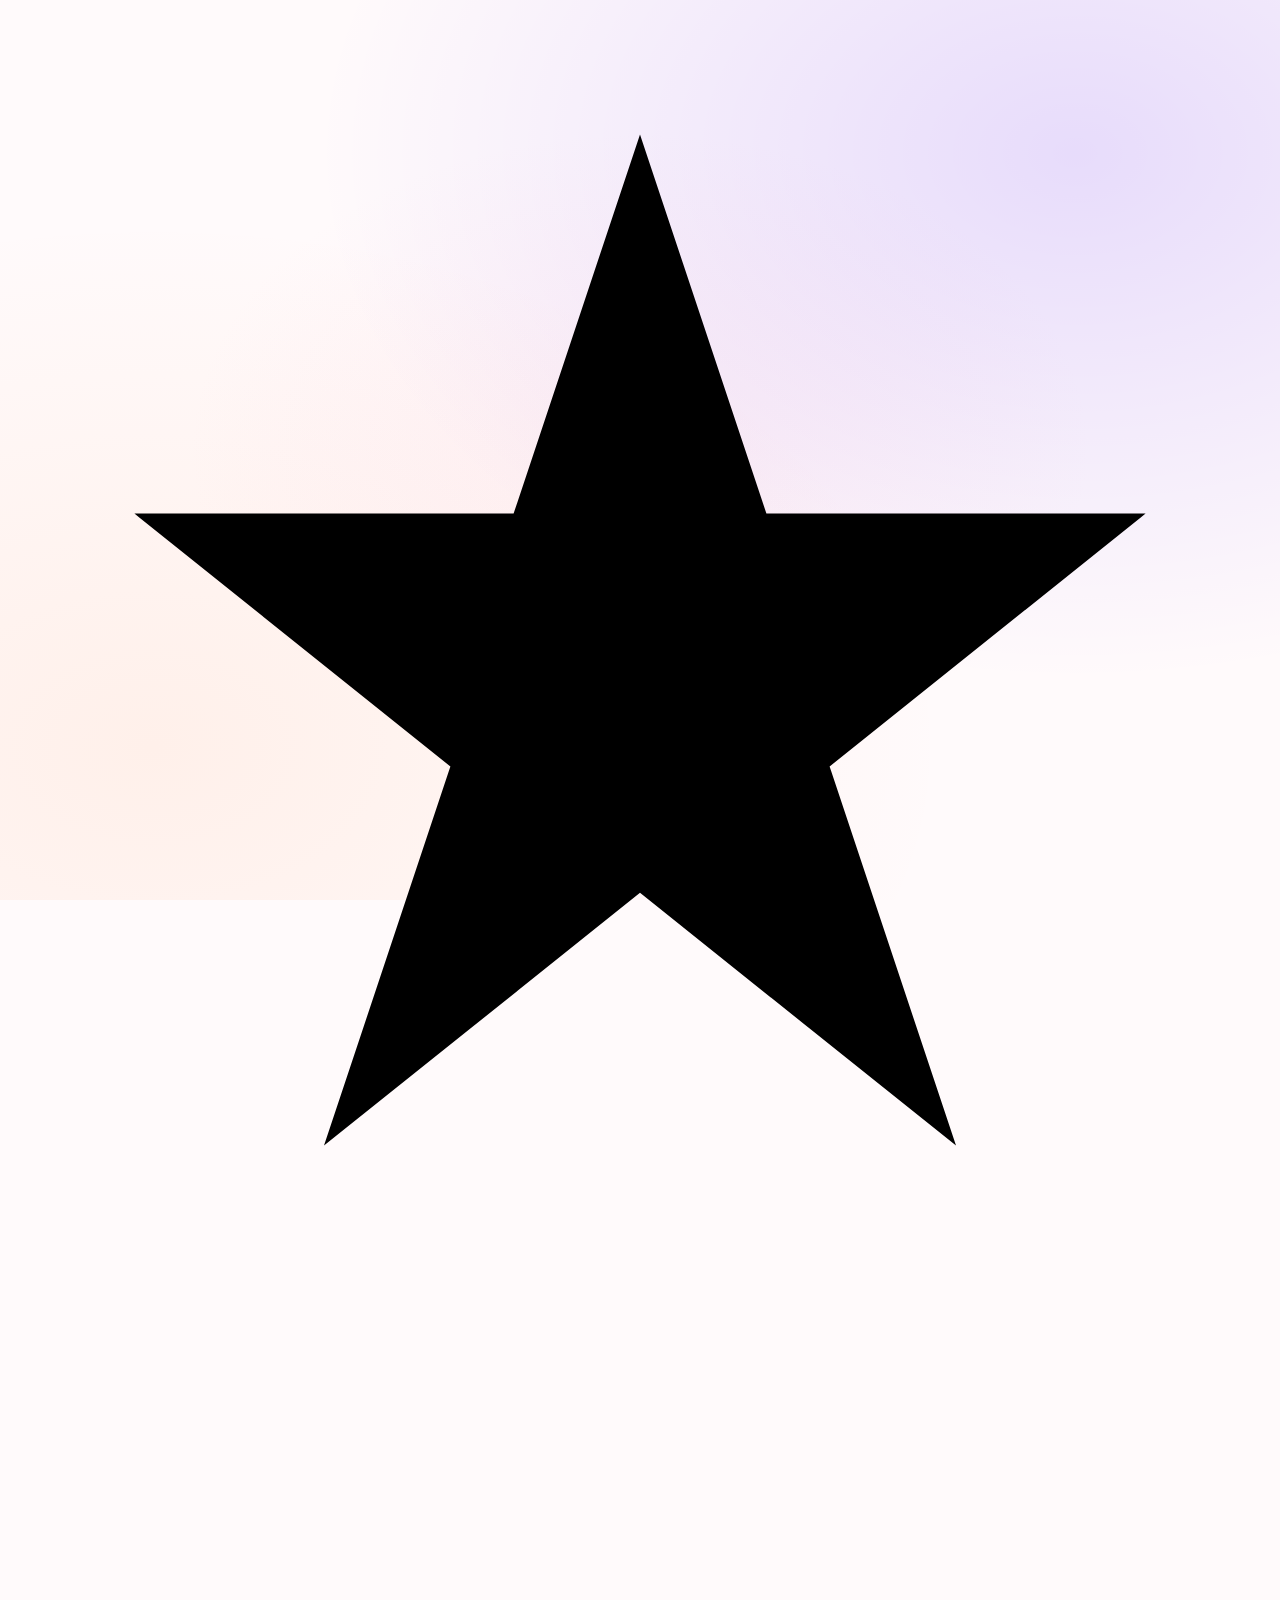
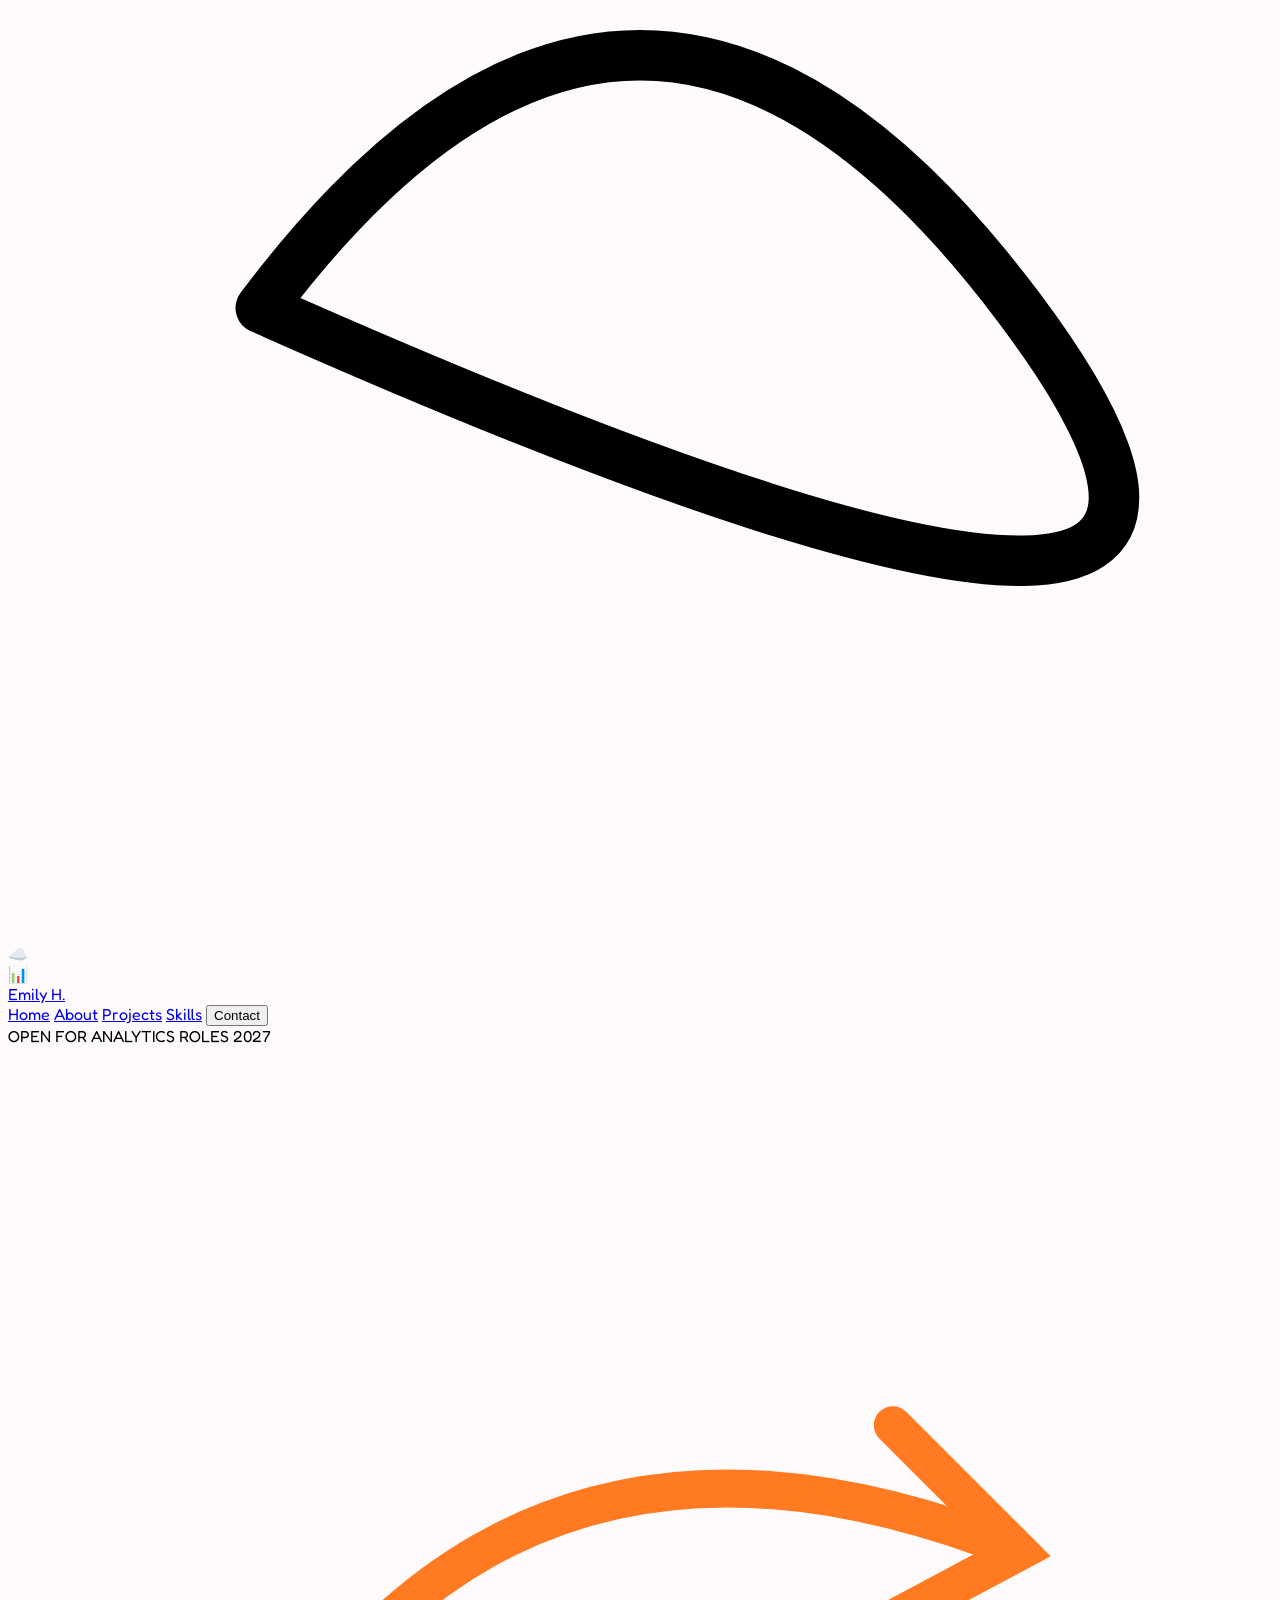
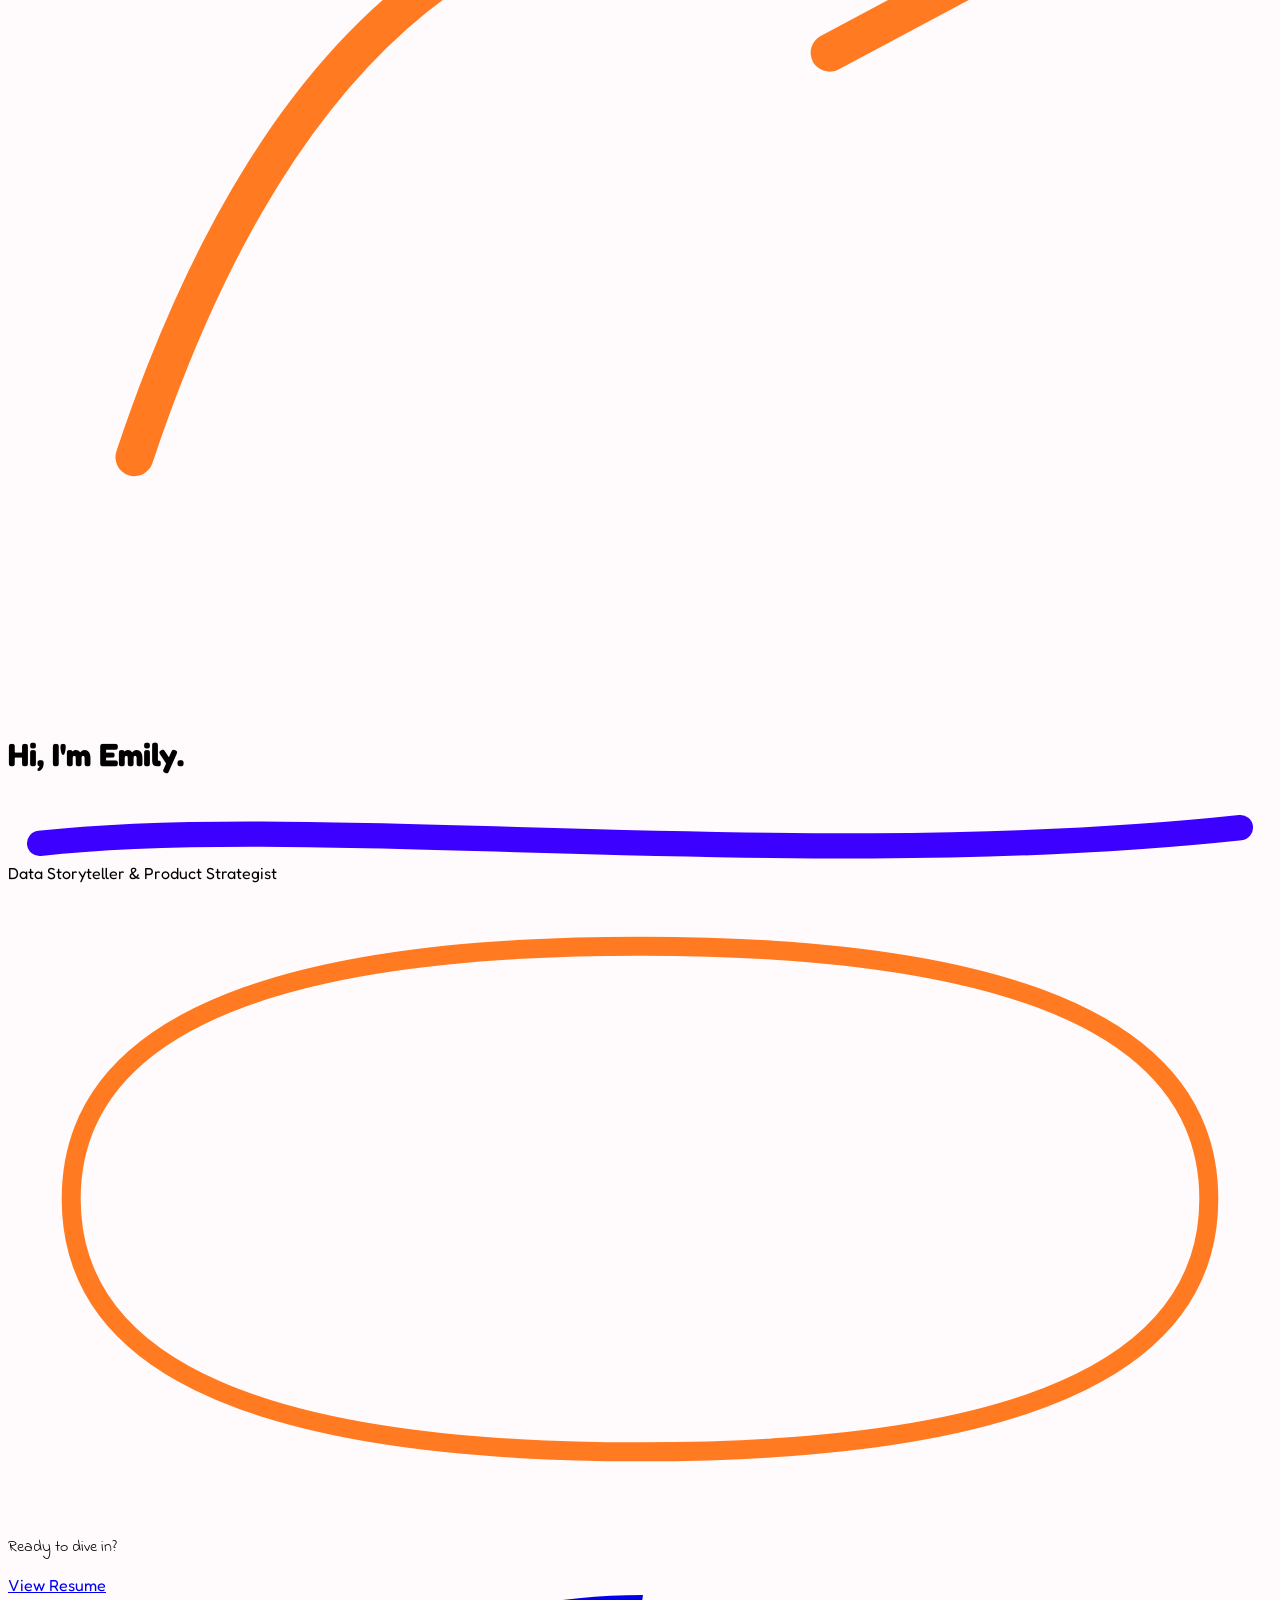
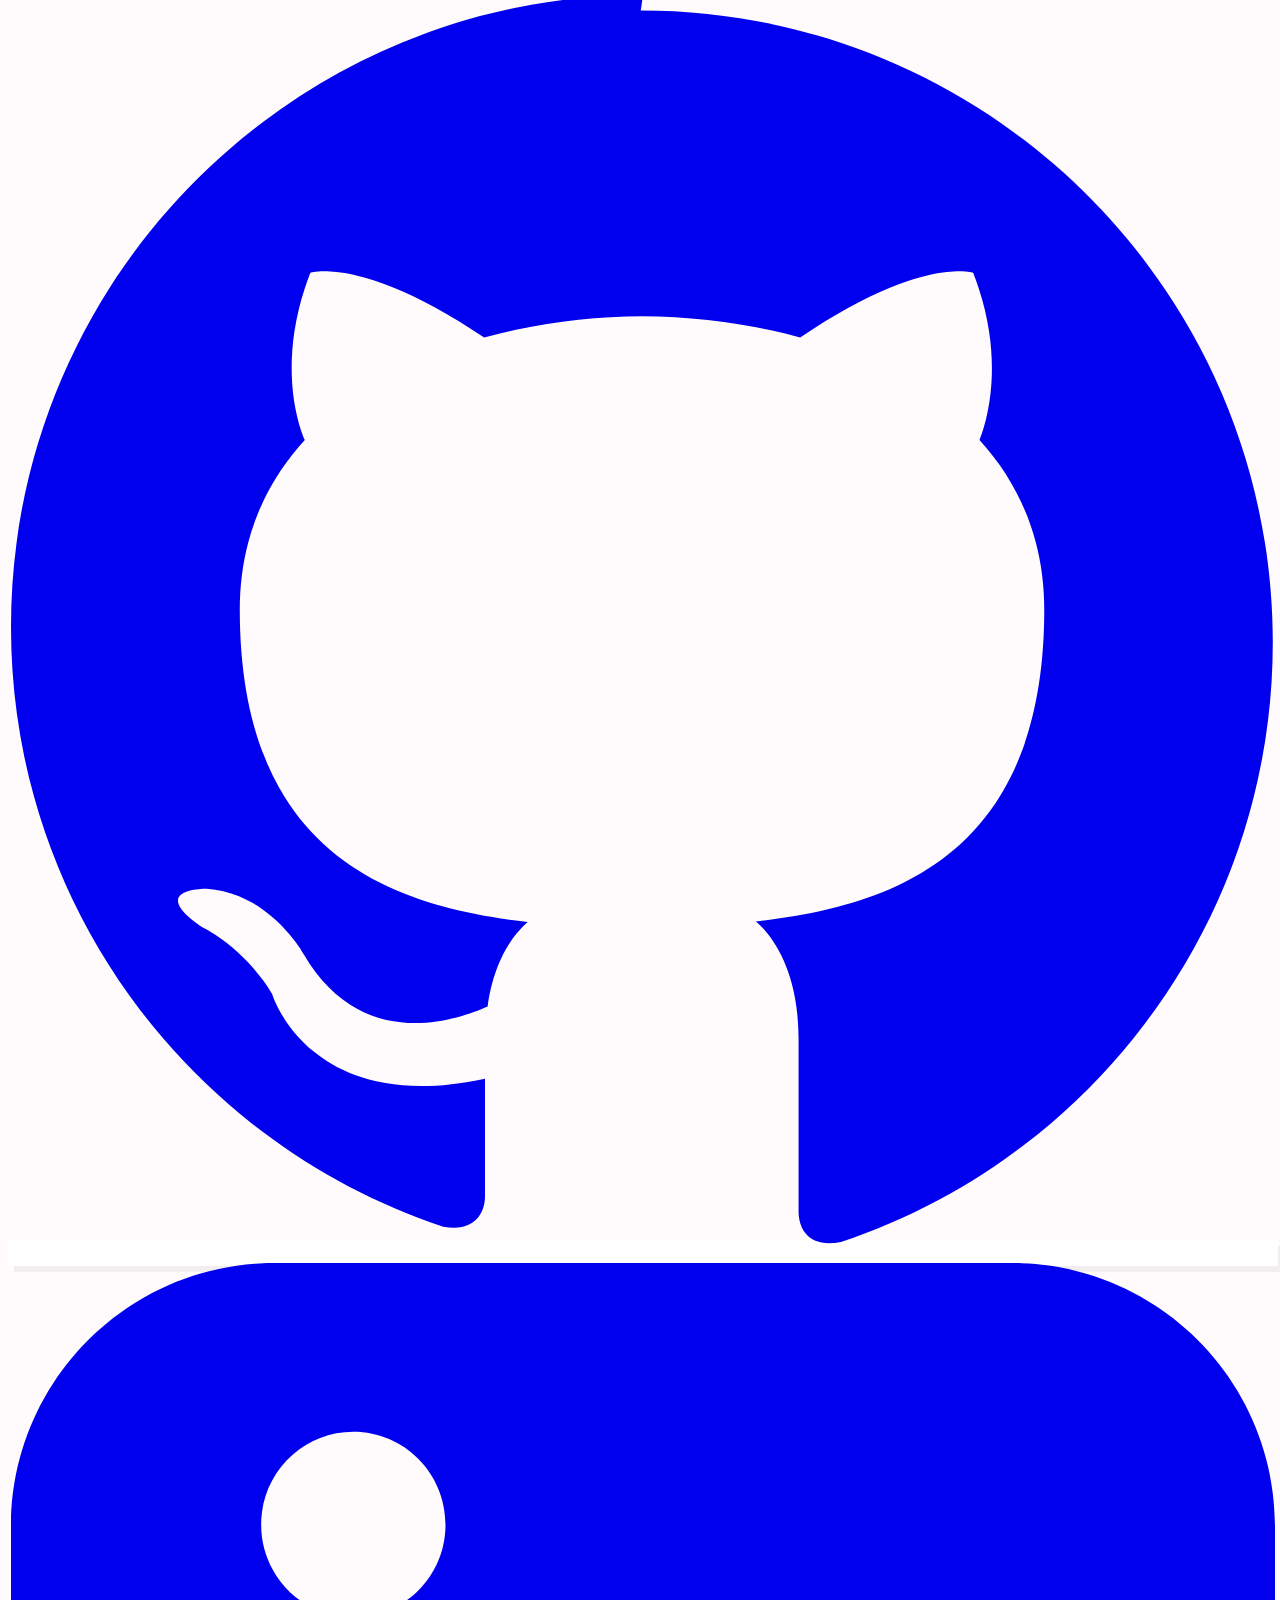
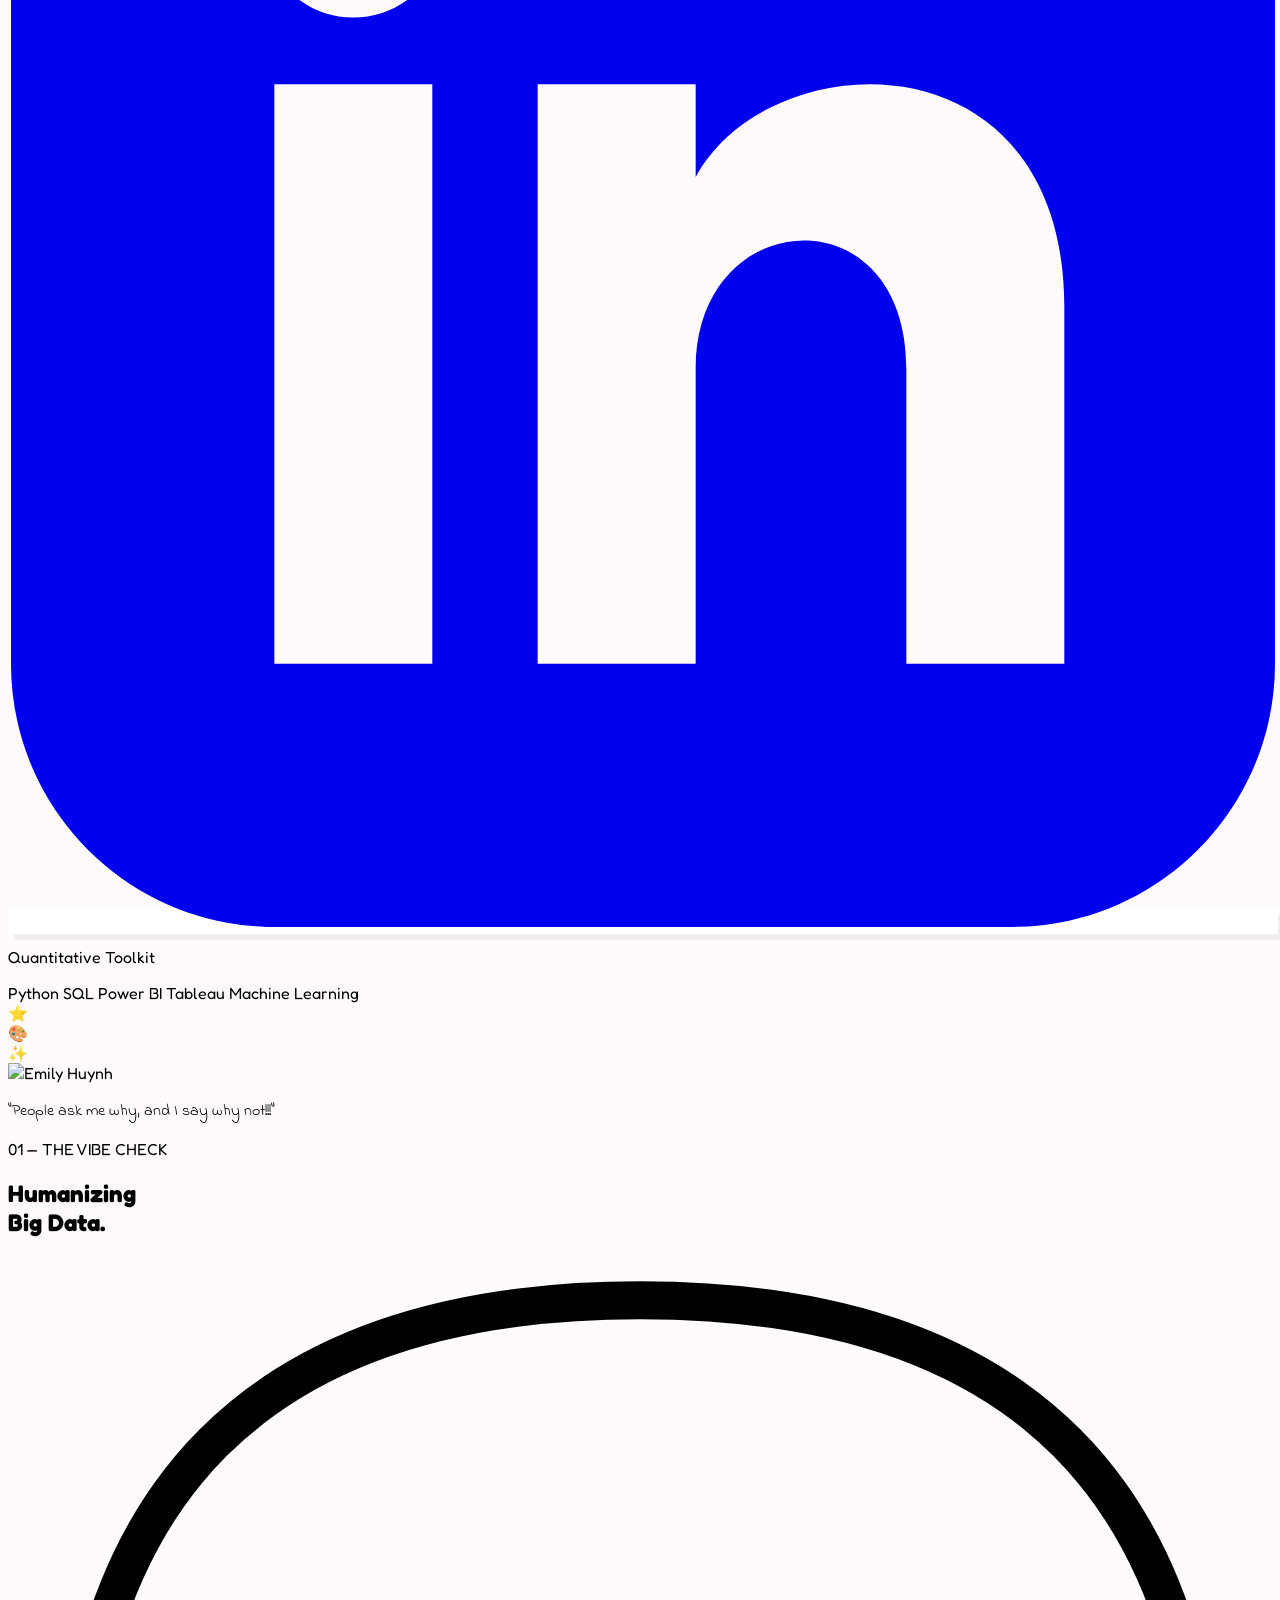
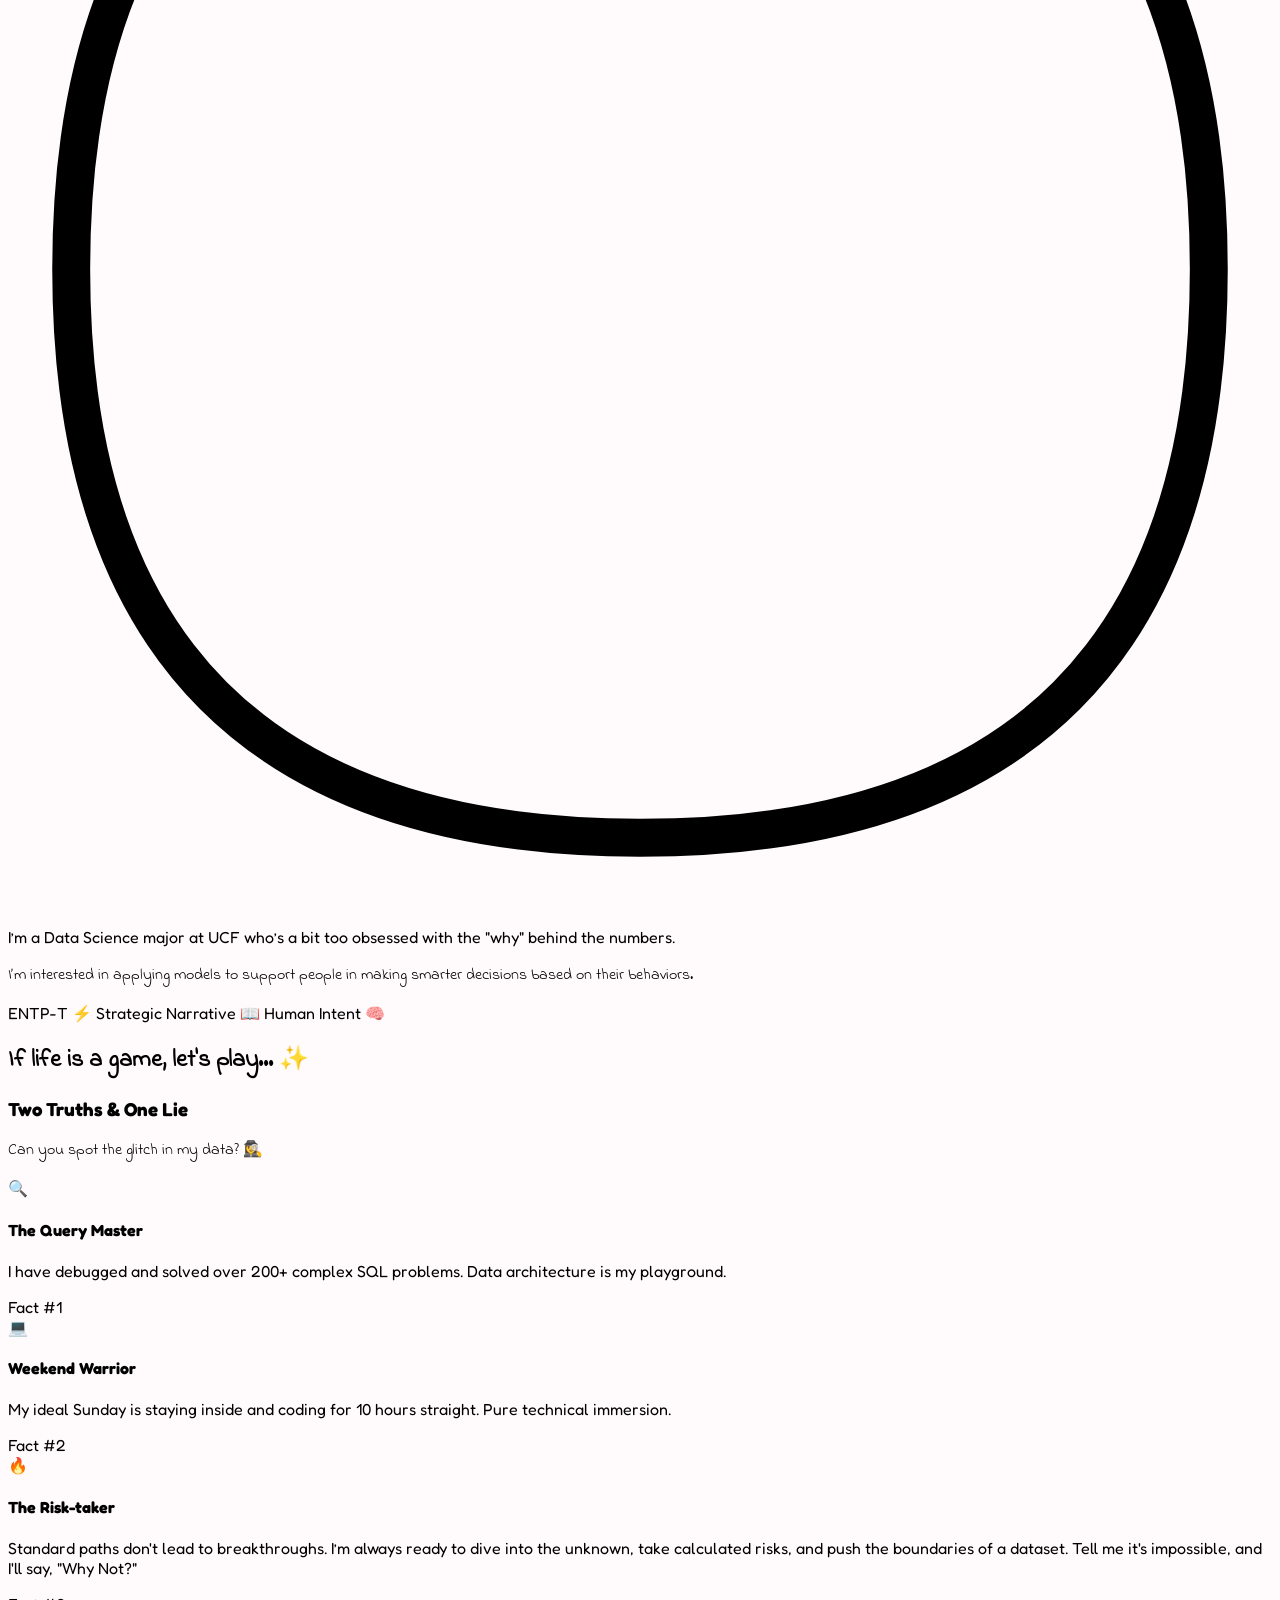
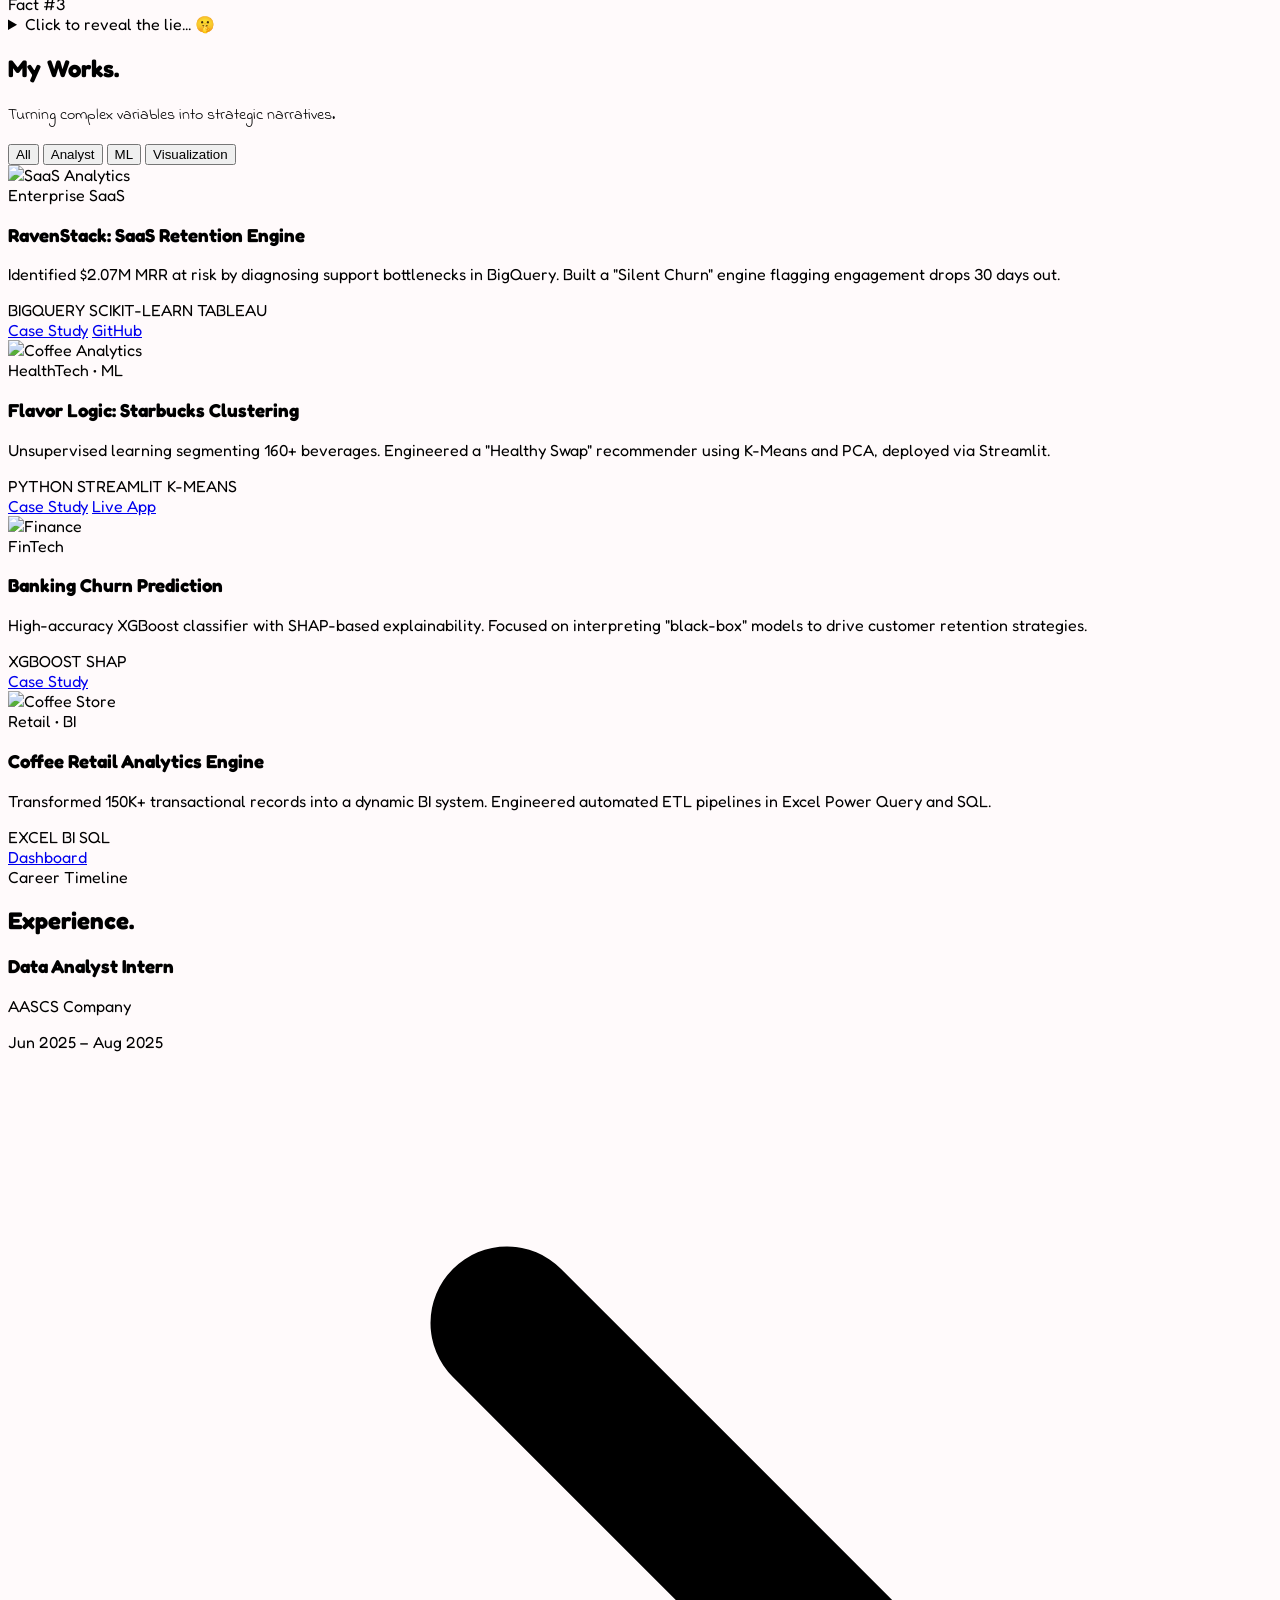
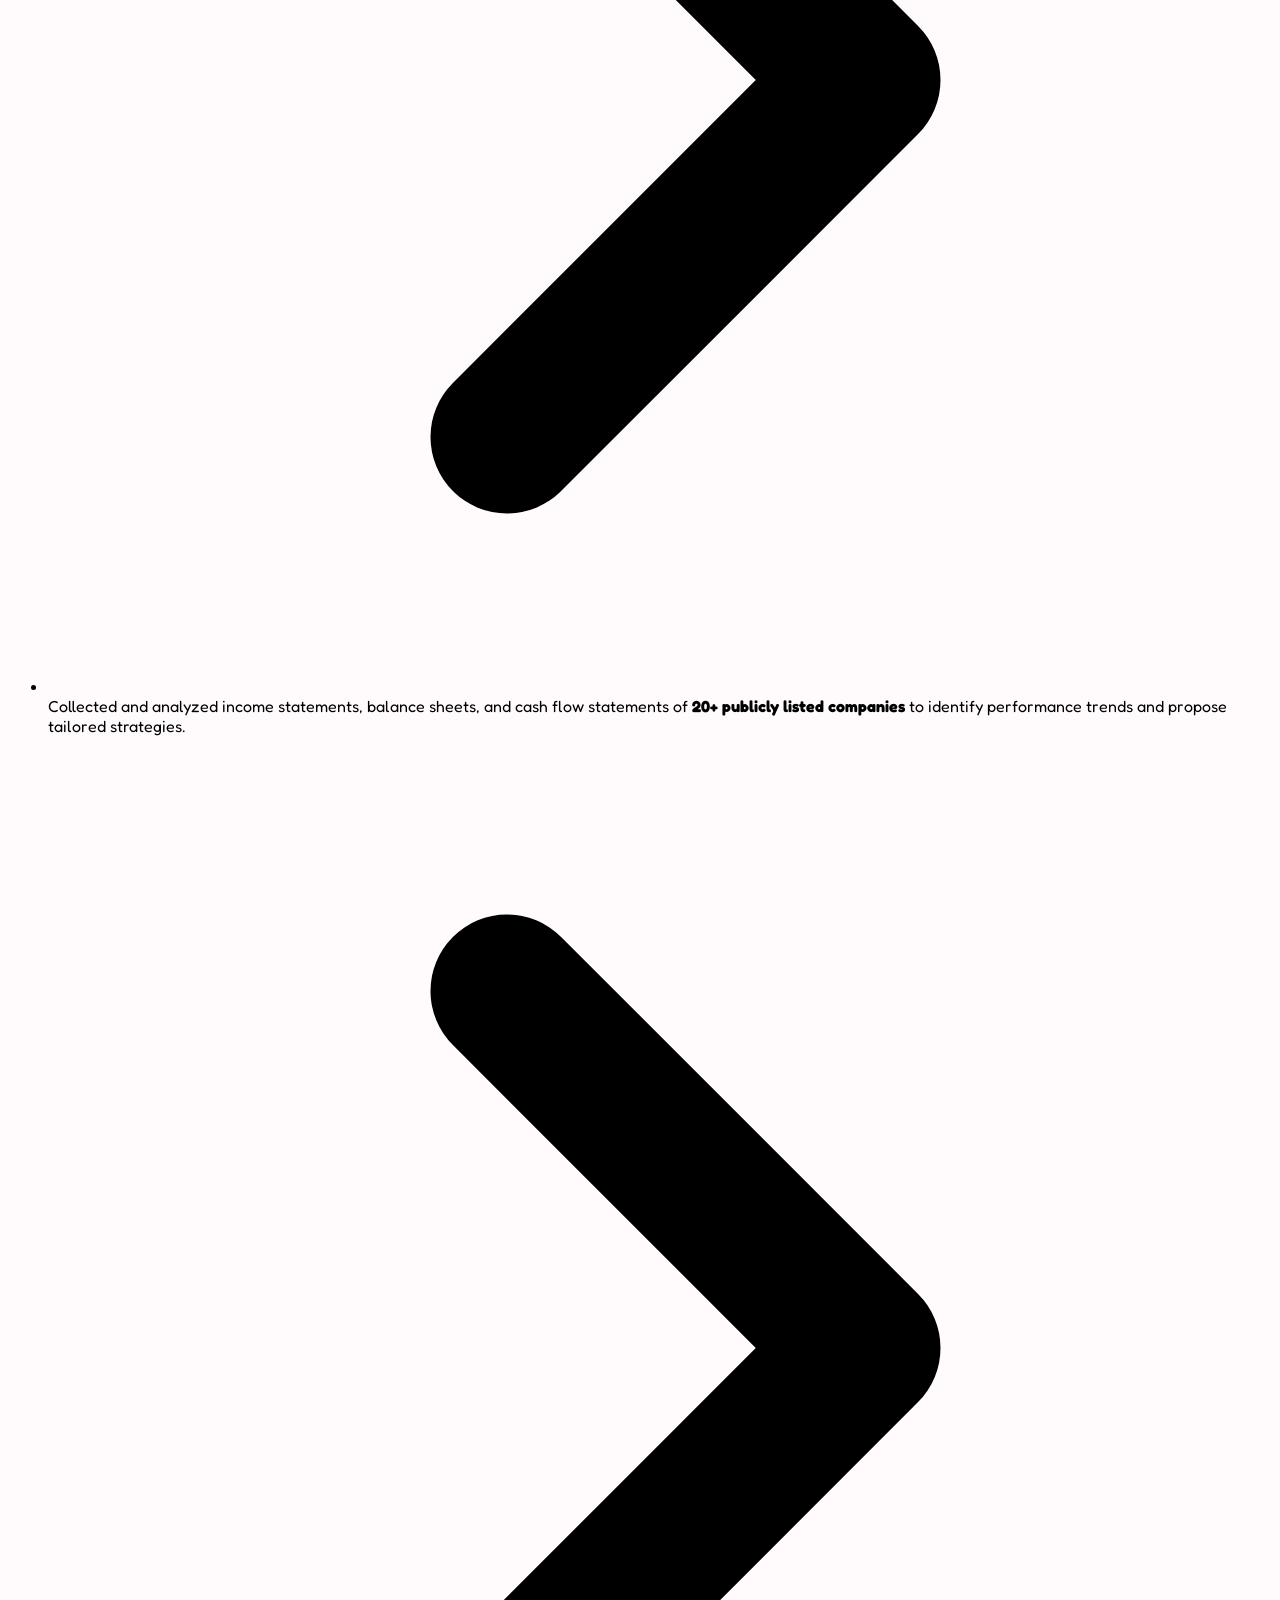
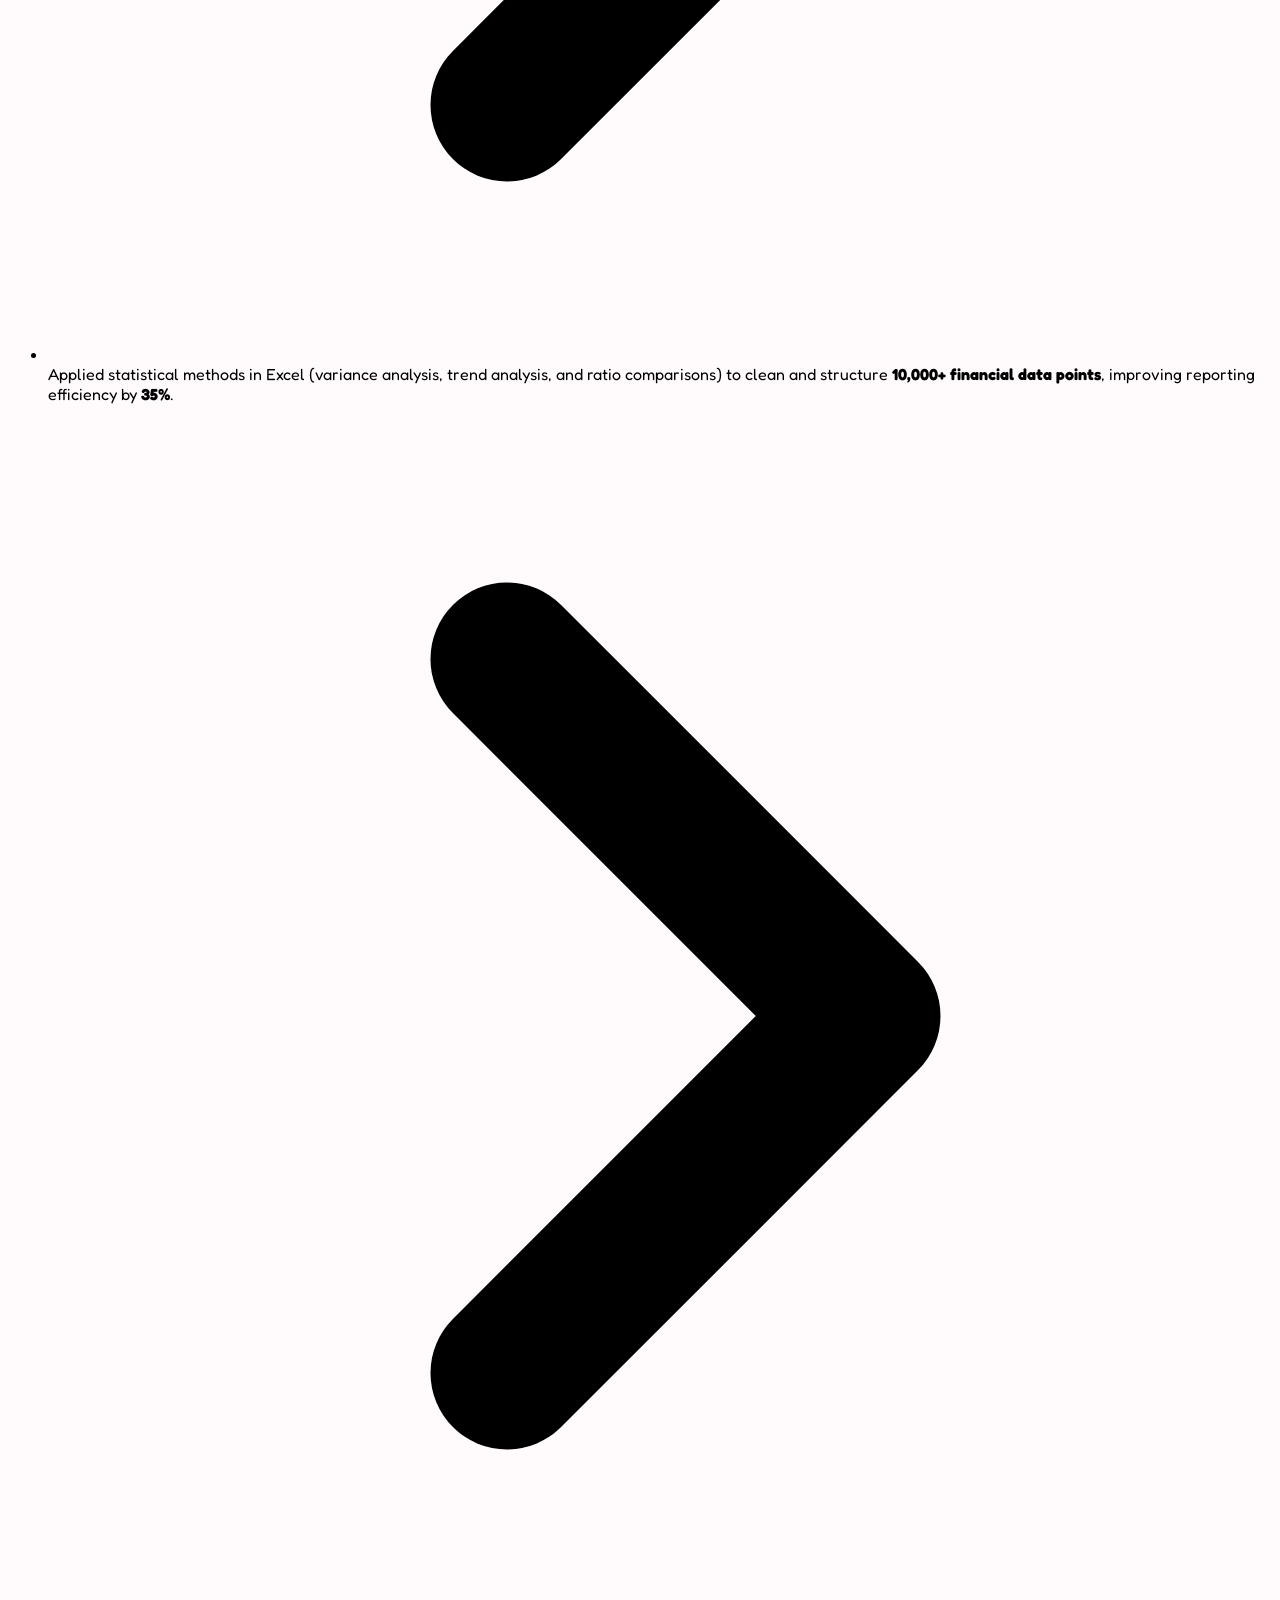
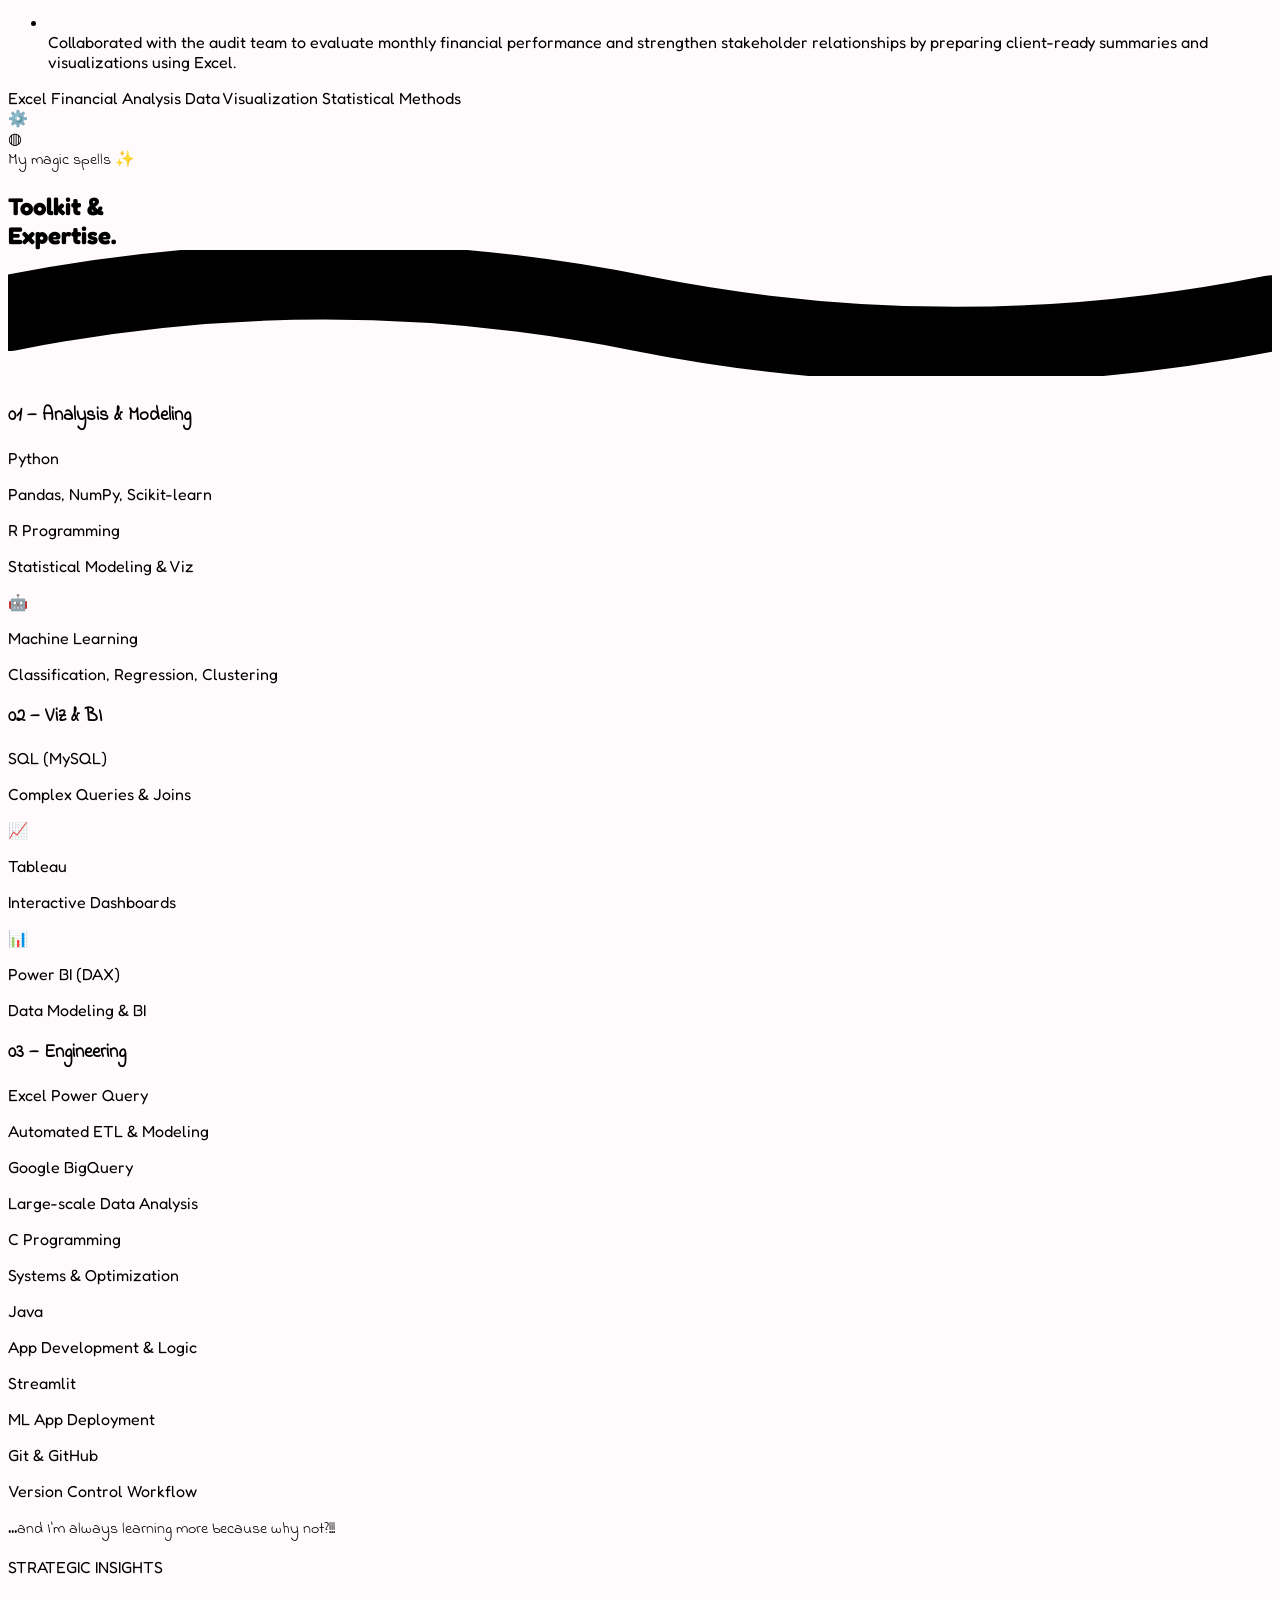
==== commit 48eeda71: "Revised porfolio" ====
--- a/index.html
+++ b/index.html
@@ -3,564 +3,731 @@
 <head>
     <meta charset="UTF-8">
     <meta name="viewport" content="width=device-width, initial-scale=1.0">
-    <title>Emily Huynh | Data Storyteller & Analytics Portfolio</title>
-    <meta name="description" content="Emily Huynh's data science and business analytics portfolio. Transforming complex data into actionable insights.">
-    
-    <link rel="preconnect" href="https://fonts.googleapis.com">
-    <link rel="preconnect" href="https://fonts.gstatic.com" crossorigin>
-    <link href="https://fonts.googleapis.com/css2?family=Bricolage+Grotesque:opsz,wght@12..96,700&family=Montserrat:wght@400;500;600&display=swap" rel="stylesheet">
-
+    <title>Emily H. | Data Storyteller ✨</title>
     <script src="https://cdn.tailwindcss.com"></script>
-    <script>
-        tailwind.config = {
-            theme: {
-                extend: {
-                    colors: {
-                        'brand-bg': '#FDFCF8',
-                        'brand-blue': '#1E00D9', 
-                        'brand-blue-dark': '#15009E',
-                        'brand-orange': '#F97316',
-                        'brand-pink': '#F7B5D5',
-                        'brand-pink-light': '#FEF6FA',
-                    },
-                    fontFamily: {
-                        heading: ['"Bricolage Grotesque"', 'sans-serif'],
-                        body: ['Montserrat', 'sans-serif'],
-                    },
-                    animation: {
-                        'blob': 'blob 7s infinite',
-                        'fadeInUp': 'fadeInUp 0.8s ease-out forwards',
-                    },
-                    keyframes: {
-                        blob: {
-                            '0%': { transform: 'translate(0px, 0px) scale(1)' },
-                            '33%': { transform: 'translate(30px, -50px) scale(1.1)' },
-                            '66%': { transform: 'translate(-20px, 20px) scale(0.9)' },
-                            '100%': { transform: 'translate(0px, 0px) scale(1)' },
-                        },
-                        fadeInUp: {
-                            'from': { opacity: '0', transform: 'translateY(20px)' },
-                            'to': { opacity: '1', transform: 'translateY(0)' },
-                        }
-                    }
-                },
-            },
-        };
-    </script>
-    
-    <link rel="stylesheet" href="assets/css/main.min.css">
+    <link href="https://fonts.googleapis.com/css2?family=Fredoka:wght@300;400;600;700&family=Indie+Flower&display=swap" rel="stylesheet">
     <style>
-        .glass-header {
-            background: rgba(255, 255, 255, 0.85);
-            backdrop-filter: blur(12px);
-            -webkit-backdrop-filter: blur(12px);
-            border-bottom: 1px solid rgba(255, 255, 255, 0.3);
-        }
-        /* Fix navigation jump */
+        :root {
+            --brand-blue: #3b00ff;
+            --brand-orange: #ff7a21;
+            --brand-pink: #f7b5d5;
+            --brand-bg: #fffafb;
+        }
+
+        body {
+            font-family: 'Fredoka', sans-serif;
+            background-color: var(--brand-bg);
+            overflow-x: hidden;
+            cursor: none; /* For the sparkle trail */
+        }
+
+        .handwritten {
+            font-family: 'Indie Flower', cursive;
+        }
+
+        /* Mesh Gradient Background */
+        .mesh-bg {
+            position: fixed;
+            top: 0;
+            left: 0;
+            width: 100%;
+            height: 100%;
+            z-index: -1;
+            background-color: #fffafb;
+            background-image: 
+                radial-gradient(at 84% 17%, rgba(59, 0, 255, 0.12) 0px, transparent 50%),
+                radial-gradient(at 12% 83%, rgba(255, 122, 33, 0.08) 0px, transparent 50%),
+                radial-gradient(at 50% 50%, rgba(247, 181, 213, 0.15) 0px, transparent 50%);
+        }
+
+        /* Wobbly UI Elements */
+        .wobbly-button {
+            border-radius: 255px 15px 225px 15px/15px 225px 15px 255px;
+            transition: all 0.3s cubic-bezier(0.175, 0.885, 0.32, 1.275);
+        }
+        .wobbly-button:hover {
+            transform: scale(1.05) rotate(-1deg);
+        }
+
+        .sticker {
+            background: white;
+            border: 3px solid white;
+            box-shadow: 6px 6px 0px rgba(0,0,0,0.05);
+            transition: all 0.3s ease;
+        }
+        .sticker:hover {
+            transform: translateY(-5px) rotate(5deg);
+            box-shadow: 8px 8px 0px rgba(59, 0, 255, 0.1);
+        }
+
+        /* Sparkle Cursor */
+        .sparkle {
+            position: fixed;
+            pointer-events: none;
+            z-index: 9999;
+            font-size: 20px;
+            animation: sparkleAnim 0.8s ease-out forwards;
+        }
+        @keyframes sparkleAnim {
+            0% { transform: scale(0) rotate(0deg); opacity: 1; }
+            100% { transform: scale(1.8) rotate(180deg); opacity: 0; }
+        }
+
+        /* Floating Doodles */
+        .floating {
+            animation: float 5s ease-in-out infinite;
+        }
+        @keyframes float {
+            0%, 100% { transform: translateY(0px) rotate(0deg); }
+            50% { transform: translateY(-20px) rotate(5deg); }
+        }
+
+        .drawing-line {
+            stroke-dasharray: 1000;
+            stroke-dashoffset: 1000;
+            animation: draw 2s ease forwards;
+        }
+        @keyframes draw {
+            to { stroke-dashoffset: 0; }
+        }
+
+        /* Navigation Links Styling */
+        .nav-link {
+            position: relative;
+        }
+        .nav-link::after {
+            content: '';
+            position: absolute;
+            bottom: -2px;
+            left: 0;
+            width: 0;
+            height: 2px;
+            background: var(--brand-orange);
+            transition: width 0.3s ease;
+            border-radius: 10px;
+        }
+        .nav-link:hover::after {
+            width: 100%;
+        }
+
         section { scroll-margin-top: 100px; }
     </style>
 </head>
-<body class="text-gray-800 bg-brand-bg antialiased selection:bg-brand-pink selection:text-brand-blue relative">
-    
-    <div class="fixed inset-0 -z-10 overflow-hidden pointer-events-none">
-        <div class="absolute top-0 left-1/4 w-96 h-96 bg-brand-pink/30 rounded-full mix-blend-multiply filter blur-3xl opacity-70 animate-blob"></div>
-        <div class="absolute top-0 right-1/4 w-96 h-96 bg-blue-200/30 rounded-full mix-blend-multiply filter blur-3xl opacity-70 animate-blob" style="animation-delay: 2s"></div>
-        <div class="absolute -bottom-32 left-1/3 w-96 h-96 bg-purple-200/30 rounded-full mix-blend-multiply filter blur-3xl opacity-70 animate-blob" style="animation-delay: 4s"></div>
+<body class="text-slate-800 antialiased">
+
+    <div class="mesh-bg"></div>
+
+    <!-- Floating Background Doodles -->
+    <div class="fixed inset-0 pointer-events-none opacity-20 z-0">
+        <svg class="absolute top-[15%] left-[5%] w-24 h-24 text-pink-400 floating" viewBox="0 0 100 100">
+            <path d="M50 10 L60 40 L90 40 L65 60 L75 90 L50 70 L25 90 L35 60 L10 40 L40 40 Z" fill="currentColor"/>
+        </svg>
+        <svg class="absolute top-[60%] right-[8%] w-32 h-32 text-blue-400 floating" style="animation-delay: 1.5s" viewBox="0 0 100 100">
+            <path d="M20 50 Q50 10 80 50 T20 50" fill="none" stroke="currentColor" stroke-width="4" stroke-linecap="round"/>
+        </svg>
+        <div class="absolute top-[20%] right-[15%] text-4xl floating" style="animation-delay: 0.5s">☁️</div>
+        <div class="absolute bottom-[20%] left-[10%] text-4xl floating" style="animation-delay: 2s">📊</div>
     </div>
 
-    <a href="#main-content" class="sr-only focus:not-sr-only focus:absolute focus:top-4 focus:left-4 bg-brand-blue text-white p-4 rounded-lg z-50 shadow-xl font-bold">Skip to Content</a>
-
-    <header id="site-header" class="fixed w-full top-0 z-50 transition-all duration-300 glass-header">
-        <nav class="max-w-7xl mx-auto px-4 sm:px-6 py-4 flex justify-between items-center">
-            <a href="#welcome" class="font-heading text-2xl md:text-3xl font-bold text-brand-blue tracking-tight hover:opacity-80 transition-opacity">
+    <!-- Navigation -->
+    <header class="fixed w-full top-0 z-50">
+        <nav class="max-w-7xl mx-auto px-8 py-6 flex justify-between items-center">
+            <a href="#" class="text-2xl font-bold text-blue-700 tracking-tight group">
                 Emily H.
+                <div class="h-1.5 w-0 group-hover:w-full bg-orange-400 rounded-full transition-all duration-300"></div>
             </a>
             
-            <div class="hidden md:flex items-center space-x-1">
-                <a href="#welcome" class="nav-link px-3 py-2 text-sm font-bold text-gray-600 hover:text-brand-blue rounded-full hover:bg-blue-50/50 transition-all">Home</a>
-                <a href="#about" class="nav-link px-3 py-2 text-sm font-bold text-gray-600 hover:text-brand-blue rounded-full hover:bg-blue-50/50 transition-all">About</a>
-                <a href="#projects" class="nav-link px-3 py-2 text-sm font-bold text-gray-600 hover:text-brand-blue rounded-full hover:bg-blue-50/50 transition-all">Projects</a>
-                <a href="#experience" class="nav-link px-3 py-2 text-sm font-bold text-gray-600 hover:text-brand-blue rounded-full hover:bg-blue-50/50 transition-all">Experience</a>
-                <a href="#leadership" class="nav-link px-3 py-2 text-sm font-bold text-gray-600 hover:text-brand-blue rounded-full hover:bg-blue-50/50 transition-all">Leadership</a>
-                <a href="#skills-tech" class="nav-link px-3 py-2 text-sm font-bold text-gray-600 hover:text-brand-blue rounded-full hover:bg-blue-50/50 transition-all">Skills</a>
-                <a href="#contact" class="ml-2 px-5 py-2.5 text-sm font-bold text-white bg-brand-orange rounded-full shadow-lg shadow-orange-200 hover:bg-orange-600 hover:shadow-orange-300 hover:-translate-y-0.5 transition-all">Contact</a>
-            </div>
-
-            <button id="mobile-menu-btn" class="md:hidden p-2 text-gray-600 rounded-lg hover:bg-gray-100 transition-colors" aria-label="Toggle menu">
-                <svg class="w-6 h-6" fill="none" stroke="currentColor" viewBox="0 0 24 24"><path stroke-linecap="round" stroke-linejoin="round" stroke-width="2" d="M4 6h16M4 12h16m-7 6h7"></path></svg>
-            </button>
+            <div class="hidden md:flex items-center space-x-8 font-semibold text-slate-600">
+                <a href="#welcome" class="nav-link hover:text-blue-700 transition-colors">Home</a>
+                <a href="#about" class="nav-link hover:text-blue-700 transition-colors">About</a>
+                <a href="#projects" class="nav-link hover:text-blue-700 transition-colors">Projects</a>
+                <a href="#skills-tech" class="nav-link hover:text-blue-700 transition-colors">Skills</a>
+                <button class="bg-[#ff7a21] text-white px-8 py-2.5 rounded-full shadow-lg shadow-orange-100 hover:shadow-orange-200 transition-all hover:-translate-y-1 active:scale-95">
+                    Contact
+                </button>
+            </div>
         </nav>
-
-        <div id="mobile-menu" class="hidden md:hidden absolute w-full bg-white/95 backdrop-blur-xl border-b border-gray-100 px-4 pb-6 pt-2 shadow-2xl">
-            <div class="flex flex-col space-y-2">
-                <a href="#welcome" class="mobile-link block py-3 px-4 rounded-xl hover:bg-blue-50 text-gray-700 font-bold">Home</a>
-                <a href="#projects" class="mobile-link block py-3 px-4 rounded-xl hover:bg-blue-50 text-gray-700 font-bold">Projects</a>
-                <a href="#experience" class="mobile-link block py-3 px-4 rounded-xl hover:bg-blue-50 text-gray-700 font-bold">Experience</a>
-                <a href="#leadership" class="mobile-link block py-3 px-4 rounded-xl hover:bg-blue-50 text-gray-700 font-bold">Leadership</a>
-                <a href="#skills-tech" class="mobile-link block py-3 px-4 rounded-xl hover:bg-blue-50 text-gray-700 font-bold">Skill Tech</a>
-                <a href="#about" class="mobile-link block py-3 px-4 rounded-xl hover:bg-blue-50 text-gray-700 font-bold">About Me</a>
-                <a href="#contact" class="mobile-link block py-3 px-4 mt-2 rounded-xl bg-brand-orange/10 text-brand-orange font-bold">Contact Me</a>
-            </div>
-        </div>
     </header>
 
-   <section id="welcome" class="min-h-[90vh] flex flex-col items-center justify-center pt-24 pb-12">
-    <div class="max-w-5xl mx-auto px-6 text-center">
-        <div class="inline-flex items-center gap-2 bg-brand-blue/5 text-brand-blue font-heading text-xs md:text-sm font-bold px-5 py-2 rounded-full mb-8 border border-brand-blue/10 opacity-0 animate-fadeInUp">
-            <span class="relative flex h-2 w-2">
-                <span class="animate-ping absolute inline-flex h-full w-full rounded-full bg-brand-blue opacity-75"></span>
-                <span class="relative inline-flex rounded-full h-2 w-2 bg-brand-blue"></span>
-            </span>
-            WELCOME TO MY PORTFOLIO
-        </div>
-
-        <h1 class="text-6xl md:text-8xl lg:text-9xl font-heading font-extrabold text-brand-blue mb-6 tracking-tight leading-[0.9] opacity-0 animate-fadeInUp">
-            Hi, I'm Emily.
-        </h1>
+    <!-- Hero Section -->
+    <main id="welcome" class="relative z-10 flex flex-col items-center justify-center min-h-screen px-4 text-center">
         
-        <div class="h-12 md:h-20 mb-10">
-            <h2 id="rotating-text-small" class="font-heading text-3xl md:text-6xl font-bold text-gray-800 opacity-0 animate-fadeInUp" style="animation-delay: 0.2s;"></h2>
-        </div>
-
-        <div class="flex flex-col sm:flex-row justify-center items-center gap-8 opacity-0 animate-fadeInUp" style="animation-delay: 0.4s;">
-            <a href="assets/docs/resume.pdf" target="_blank" class="group relative px-10 py-4 text-lg font-bold text-white bg-brand-blue rounded-xl shadow-2xl shadow-blue-200 hover:bg-brand-blue-dark transition-all duration-300 overflow-hidden">
-                <span class="relative z-10">View Resume</span>
-                <div class="absolute inset-0 bg-white/10 translate-y-full group-hover:translate-y-0 transition-transform duration-300"></div>
+        <!-- Animated Badge -->
+        <div class="relative mb-8">
+            <div class="bg-blue-50 border-2 border-blue-600 text-blue-600 px-8 py-1.5 wobbly-button text-sm font-bold inline-flex items-center gap-3">
+                <span class="relative flex h-2.5 w-2.5">
+                    <span class="animate-ping absolute inline-flex h-full w-full rounded-full bg-blue-400 opacity-75"></span>
+                    <span class="relative inline-flex rounded-full h-2.5 w-2.5 bg-blue-600"></span>
+                </span>
+                OPEN FOR ANALYTICS ROLES 2027
+            </div>
+            <!-- Doodle Arrow -->
+            <svg class="absolute -right-24 -top-8 w-20 h-20 hidden lg:block" viewBox="0 0 100 100" fill="none">
+                <path class="drawing-line" d="M10,80 Q30,20 80,40" stroke="#ff7a21" stroke-width="3" stroke-linecap="round"/>
+                <path class="drawing-line" d="M70,30 L80,40 L65,48" stroke="#ff7a21" stroke-width="3" stroke-linecap="round" style="animation-delay: 0.5s"/>
+            </svg>
+        </div>
+
+        <!-- Main Heading -->
+        <div class="relative">
+            <h1 class="text-7xl md:text-9xl font-bold text-blue-700 mb-6 tracking-tighter leading-tight">
+                Hi, I'm Emily.
+            </h1>
+            <!-- Hand-drawn Scribble Underline -->
+            <svg class="w-full h-8 absolute -bottom-2 left-0" viewBox="0 0 400 20" preserveAspectRatio="none">
+                <path class="drawing-line" d="M10 15 C 100 5, 250 25, 390 10" stroke="#3b00ff" stroke-width="8" fill="none" stroke-linecap="round" />
+            </svg>
+        </div>
+
+        <!-- Catchy Catchline for Analysts -->
+        <div class="mt-14 flex flex-col items-center gap-4">
+            <div class="relative inline-block px-6">
+                <span class="text-3xl md:text-6xl font-bold text-slate-700 z-10 relative">
+                    Data Storyteller <span class="text-orange-500">&</span> Product Strategist
+                </span>
+                <!-- Hand-drawn Oval Highlight -->
+                <svg class="absolute inset-0 w-full h-full scale-110 pointer-events-none" viewBox="0 0 100 50" preserveAspectRatio="none">
+                    <path class="drawing-line" d="M5,25 Q5,5 50,5 Q95,5 95,25 Q95,45 50,45 Q5,45 5,25" stroke="#ff7a21" stroke-width="1.5" fill="none" style="animation-delay: 1s"/>
+                </svg>
+            </div>
+            <p class="handwritten text-2xl text-slate-400 mt-2">Ready to dive in?</p>
+        </div>
+
+        <!-- Actions -->
+        <div class="mt-20 flex flex-wrap items-center justify-center gap-8">
+            <a href="#" class="bg-[#3b00ff] text-white px-12 py-5 text-xl font-bold wobbly-button shadow-2xl shadow-blue-200 hover:shadow-blue-300">
+                View Resume
             </a>
-            
-            <div class="flex gap-6">
-                <a href="https://github.com/emilyxxhy" target="_blank" class="p-4 text-gray-400 hover:text-brand-blue border border-gray-100 rounded-2xl hover:bg-white hover:shadow-xl hover:shadow-blue-50 transition-all duration-300" aria-label="GitHub">
-                    <svg class="w-7 h-7" fill="currentColor" viewBox="0 0 24 24"><path d="M12 0c-6.626 0-12 5.373-12 12 0 5.302 3.438 9.8 8.207 11.387.599.111.793-.261.793-.577v-2.234c-3.338.726-4.033-1.416-4.033-1.416-.546-1.387-1.333-1.756-1.333-1.756-1.089-.745.083-.729.083-.729 1.205.084 1.839 1.237 1.839 1.237 1.07 1.834 2.807 1.304 3.492.997.107-.775.418-1.305.762-1.604-2.665-.305-5.467-1.334-5.467-5.931 0-1.311.469-2.381 1.236-3.221-.124-.303-.535-1.524.117-3.176 0 0 1.008-.322 3.301 1.23.957-.266 1.983-.399 3.003-.404 1.02.005 2.047.138 3.006.404 2.291-1.552 3.297-1.23 3.297-1.23.653 1.653.242 2.874.118 3.176.77.84 1.235 1.911 1.235 3.221 0 4.609-2.807 5.624-5.479 5.921.43.372.823 1.102.823 2.222v3.293c0 .319.192.694.801.576 4.765-1.589 8.199-6.086 8.199-11.386 0-6.627-5.373-12-12-12z"/></svg>
+
+            <!-- Sticker Socials -->
+            <div class="flex gap-5">
+                <a href="https://github.com/emilyxxhy" target="_blank" class="sticker w-16 h-16 rounded-2xl flex items-center justify-center text-slate-500 hover:text-blue-600 transition-all">
+                    <svg class="w-8 h-8" fill="currentColor" viewBox="0 0 24 24"><path d="M12 0c-6.626 0-12 5.373-12 12 0 5.302 3.438 9.8 8.207 11.387.599.111.793-.261.793-.577v-2.234c-3.338.726-4.042-1.61-4.042-1.61C4.422 18.07 3.633 17.7 3.633 17.7c-1.087-.744.084-.729.084-.729 1.205.084 1.838 1.236 1.838 1.236 1.07 1.835 2.809 1.305 3.495.998.108-.776.417-1.305.76-1.605-2.665-.3-5.466-1.332-5.466-5.93 0-1.31.465-2.38 1.235-3.22-.135-.303-.54-1.523.105-3.176 0 0 1.005-.322 3.3 1.23.96-.267 1.98-.399 3-.405 1.02.006 2.04.138 3 .405 2.28-1.552 3.285-1.23 3.285-1.23.645 1.653.24 2.873.12 3.176.765.84 1.23 1.91 1.23 3.22 0 4.61-2.805 5.625-5.475 5.92.42.36.81 1.096.81 2.22v3.293c0 .319.192.694.805.576 4.765-1.589 8.199-6.086 8.199-11.386 0-6.627-5.373-12-12-12z"/></svg>
                 </a>
-                <a href="https://www.linkedin.com/in/emilyhuynhh/" target="_blank" class="p-4 text-gray-400 hover:text-brand-blue border border-gray-100 rounded-2xl hover:bg-white hover:shadow-xl hover:shadow-blue-50 transition-all duration-300" aria-label="LinkedIn">
-                    <svg class="w-7 h-7" fill="currentColor" viewBox="0 0 24 24"><path d="M19 0h-14c-2.761 0-5 2.239-5 5v14c0 2.761 2.239 5 5 5h14c2.762 0 5-2.239 5-5v-14c0-2.761-2.238-5-5-5zm-11 19h-3v-11h3v11zm-1.5-12.268c-.966 0-1.75-.79-1.75-1.764s.784-1.764 1.75-1.764 1.75.79 1.75 1.764-.783 1.764-1.75 1.764zm13.5 12.268h-3v-5.604c0-3.368-4-3.113-4 0v5.604h-3v-11h3v1.765c1.396-2.586 7-2.777 7 2.476v6.759z"/></svg>
+                <a href="https://linkedin.com" target="_blank" class="sticker w-16 h-16 rounded-2xl flex items-center justify-center text-slate-500 hover:text-blue-600 transition-all">
+                    <svg class="w-8 h-8" fill="currentColor" viewBox="0 0 24 24"><path d="M19 0h-14c-2.761 0-5 2.239-5 5v14c0 2.761 2.239 5 5 5h14c2.762 0 5-2.239 5-5v-14c0-2.761-2.238-5-5-5zm-11 19h-3v-11h3v11zm-1.5-12.268c-.966 0-1.75-.79-1.75-1.764s.784-1.764 1.75-1.764 1.75.79 1.75 1.764-.783 1.764-1.75 1.764zm13.5 12.268h-3v-5.604c0-3.368-4-3.113-4 0v5.604h-3v-11h3v1.765c1.396-2.586 7-2.777 7 2.476v6.759z"/></svg>
                 </a>
             </div>
         </div>
 
-        <div class="mt-24 pt-12 border-t border-gray-100/50 opacity-0 animate-fadeInUp" style="animation-delay: 0.6s;">
-            <p class="text-[10px] font-bold text-gray-400 uppercase tracking-[0.3em] mb-8">Technical Proficiency</p>
+        <!-- Skills Subheader -->
+        <div class="mt-32 w-full max-w-4xl mx-auto">
+            <p class="text-[10px] font-bold tracking-[0.4em] text-slate-400 mb-10 uppercase">Quantitative Toolkit</p>
             <div class="flex flex-wrap justify-center gap-x-12 gap-y-6 grayscale opacity-40 hover:grayscale-0 hover:opacity-100 transition-all duration-700">
-                <span class="font-heading text-lg md:text-xl font-bold text-gray-900">Python</span>
-                <span class="font-heading text-lg md:text-xl font-bold text-gray-900">SQL</span>
-                <span class="font-heading text-lg md:text-xl font-bold text-gray-900">R</span>
-                <span class="font-heading text-lg md:text-xl font-bold text-gray-900">Excel</span>
-                <span class="font-heading text-lg md:text-xl font-bold text-gray-900">Tableau</span>
-                <span class="font-heading text-lg md:text-xl font-bold text-gray-900">Machine Learning</span>
-            </div>
+                <span class="text-xl font-bold text-slate-900 border-b-2 border-pink-200">Python</span>
+                <span class="text-xl font-bold text-slate-900 border-b-2 border-blue-200">SQL</span>
+                <span class="text-xl font-bold text-slate-900 border-b-2 border-orange-200">Power BI</span>
+                <span class="text-xl font-bold text-slate-900 border-b-2 border-pink-200">Tableau</span>
+                <span class="text-xl font-bold text-slate-900 border-b-2 border-blue-200">Machine Learning</span>
+            </div>
+        </div>
+    </main>
+
+    <!-- Sparkle Trail Script -->
+    <script>
+        const colors = ['#3b00ff', '#ff7a21', '#ff0080', '#00ffcc'];
+        const shapes = ['✨', '⭐', '◍', '◦'];
+
+        document.addEventListener('mousemove', (e) => {
+            if (Math.random() < 0.15) { // Throttle for performance
+                createSparkle(e.clientX, e.clientY);
+            }
+        });
+
+        function createSparkle(x, y) {
+            const sparkle = document.createElement('div');
+            sparkle.className = 'sparkle';
+            // Center the sparkle on cursor
+            sparkle.style.left = (x - 10) + 'px';
+            sparkle.style.top = (y - 10) + 'px';
+            
+            const randomColor = colors[Math.floor(Math.random() * colors.length)];
+            const randomShape = shapes[Math.floor(Math.random() * shapes.length)];
+            
+            sparkle.innerHTML = randomShape;
+            sparkle.style.color = randomColor;
+            
+            document.body.appendChild(sparkle);
+            
+            setTimeout(() => {
+                sparkle.remove();
+            }, 800);
+        }
+
+        // Logic for drawing animations to replay on scroll
+        const observer = new IntersectionObserver((entries) => {
+            entries.forEach(entry => {
+                if (entry.isIntersecting) {
+                    entry.target.classList.add('drawing-line');
+                }
+            });
+        }, { threshold: 0.5 });
+
+        document.querySelectorAll('path').forEach(p => observer.observe(p));
+    </script>
+<section id="about" class="py-24 relative overflow-hidden bg-[#FDFCF8]">
+    <div class="absolute top-20 left-10 text-5xl opacity-30 floating rotate-12 pointer-events-none">⭐</div>
+    <div class="absolute top-1/2 right-5 text-4xl opacity-20 floating-slow pointer-events-none">🎨</div>
+    <div class="absolute bottom-20 left-1/4 text-5xl opacity-20 floating pointer-events-none">✨</div>
+
+    <div class="max-w-7xl mx-auto px-6 mb-20"> <div class="relative bg-white border-[4px] border-slate-900 rounded-[3rem] p-8 md:p-16 shadow-[15px_15px_0px_#F97316]">
+            
+            <div class="grid grid-cols-1 lg:grid-cols-12 gap-16 items-center">
+                
+                <div class="lg:col-span-5 relative flex justify-center">
+                    <div class="relative inline-block rotate-[-3deg] hover:rotate-0 transition-transform duration-500">
+                        <div class="absolute -top-6 left-1/2 -translate-x-1/2 w-40 h-10 bg-[#F7B5D5]/80 backdrop-blur-sm z-20 rotate-[-2deg] border-x-2 border-dashed border-white/50 shadow-sm"></div>
+                        
+                        <div class="bg-white p-4 pb-16 shadow-[10px_10px_0px_rgba(0,0,0,0.05)] border-2 border-slate-100">
+                            <div class="overflow-hidden rounded-sm">
+                                <img src="assets/img/profile.webp" alt="Emily Huynh" 
+                                     class="w-full aspect-[4/5] object-cover grayscale-[20%] hover:grayscale-0 transition-all duration-700">
+                            </div>
+                            <p class="handwritten text-center text-2xl mt-6 text-slate-500"></p>
+                        </div>
+
+                        <div class="absolute -bottom-6 -right-10 bg-[#F97316] text-white p-6 rounded-[2rem] rounded-tr-none shadow-xl z-30 rotate-[5deg] border-[3px] border-slate-900 max-w-[220px]">
+                            <p class="handwritten text-xl leading-tight">
+                                "People ask me why, and I say <span class="underline decoration-white decoration-4 italic font-bold">why not!!!</span>"
+                            </p>
+                        </div>
+                    </div>
+                </div>
+
+                <div class="lg:col-span-7 pt-10 lg:pt-0">
+                    <div class="inline-block px-4 py-1 bg-[#1E00D9] text-white rounded-full text-xs font-bold uppercase tracking-[0.2em] mb-6 rotate-[-1deg] shadow-[4px_4px_0px_#F7B5D5]">
+                        01 — THE VIBE CHECK
+                    </div>
+                    
+                    <h2 class="text-6xl md:text-8xl font-black text-slate-900 leading-[0.8] mb-10">
+                        Humanizing <br> 
+                        <span class="text-[#1E00D9] relative inline-block">
+                            Big Data.
+                            <svg class="absolute -inset-x-4 -inset-y-2 w-[110%] h-[120%] text-[#F7B5D5] opacity-70" viewBox="0 0 100 100" preserveAspectRatio="none">
+                                <path d="M5,50 Q5,5 50,5 Q95,5 95,50 Q95,95 50,95 Q5,95 5,50" fill="none" stroke="currentColor" stroke-width="3" />
+                            </svg>
+                        </span>
+                    </h2>
+
+                    <div class="space-y-8 text-2xl text-slate-600 font-medium leading-tight">
+                        <p>
+                            I’m a Data Science major at UCF who’s a bit too obsessed with the <span class="italic text-slate-900 border-b-4 border-[#F97316]">"why"</span> behind the numbers. 
+                        </p>
+                        <p class="handwritten text-3xl text-[#1E00D9]">
+                             I’m interested in applying models to support people in making smarter decisions based on their behaviors.
+
+                        </p>
+                        
+                        <div class="flex flex-wrap gap-4 pt-4">
+                            <span class="px-6 py-2 border-2 border-slate-900 rounded-full font-bold text-sm rotate-2 hover:bg-[#F7B5D5] transition-colors">ENTP-T ⚡</span>
+                            <span class="px-6 py-2 border-2 border-slate-900 rounded-full font-bold text-sm -rotate-2 hover:bg-[#1E00D9] hover:text-white transition-colors">Strategic Narrative 📖</span>
+                            <span class="px-6 py-2 border-2 border-slate-900 rounded-full font-bold text-sm rotate-1 hover:bg-[#F97316] transition-colors">Human Intent 🧠</span>
+                        </div>
+                    </div>
+                </div> </div> </div> </div> </section>
+
+<section id="personality-game" class="py-24 bg-[#FDFCF8] relative overflow-hidden border-t border-slate-100">
+    <div class="max-w-7xl mx-auto px-6 text-center">
+        
+        <div class="mb-16">
+            <h2 class="handwritten text-4xl text-[#F97316] mb-4 rotate-[-2deg]">If life is a game, let's play... ✨</h2>
+            <h3 class="text-5xl md:text-7xl font-black text-slate-900 tracking-tighter uppercase italic">
+                Two Truths <span class="text-[#1E00D9]">&</span> One Lie
+            </h3>
+            <p class="handwritten text-2xl text-slate-400 mt-4">Can you spot the glitch in my data? 🕵️‍♀️</p>
+        </div>
+
+        <div class="grid grid-cols-1 md:grid-cols-3 gap-10">
+            
+            <div class="relative group cursor-help">
+                <div class="absolute inset-0 bg-[#F7B5D5] rounded-[2.5rem] rotate-2 group-hover:rotate-0 transition-transform border-2 border-slate-900"></div>
+                <div class="relative bg-white border-2 border-slate-900 rounded-[2.5rem] p-10 -rotate-1 group-hover:rotate-0 transition-transform h-full flex flex-col items-center justify-center">
+                    <span class="text-5xl mb-6">🔍</span>
+                    <h4 class="text-2xl font-black mb-4 uppercase italic leading-none">The Query Master</h4>
+                    <p class="text-sm font-medium text-slate-600">
+                        I have debugged and solved over 200+ complex SQL problems. Data architecture is my playground.
+                    </p>
+                    <span class="mt-6 text-xs font-black text-[#F7B5D5] uppercase tracking-widest">Fact #1</span>
+                </div>
+            </div>
+
+            <div class="relative group cursor-help">
+                <div class="absolute inset-0 bg-[#F97316] rounded-[2.5rem] -rotate-3 group-hover:rotate-0 transition-transform border-2 border-slate-900"></div>
+                <div class="relative bg-white border-2 border-slate-900 rounded-[2.5rem] p-10 rotate-2 group-hover:rotate-0 transition-transform h-full flex flex-col items-center justify-center">
+                    <span class="text-5xl mb-6">💻</span>
+                    <h4 class="text-2xl font-black mb-4 uppercase italic leading-none">Weekend Warrior</h4>
+                    <p class="text-sm font-medium text-slate-600">
+                        My ideal Sunday is staying inside and coding for 10 hours straight. Pure technical immersion.
+                    </p>
+                    <span class="mt-6 text-xs font-black text-[#F97316] uppercase tracking-widest">Fact #2</span>
+                </div>
+            </div>
+
+            <div class="relative group cursor-help">
+                <div class="absolute inset-0 bg-[#1E00D9] rounded-[2.5rem] rotate-3 group-hover:rotate-0 transition-transform border-2 border-slate-900"></div>
+                <div class="relative bg-white border-2 border-slate-900 rounded-[2.5rem] p-10 -rotate-2 group-hover:rotate-0 transition-transform h-full flex flex-col items-center justify-center">
+                    <span class="text-5xl mb-6">🔥</span>
+                    <h4 class="text-2xl font-black mb-4 uppercase italic leading-none">The Risk-taker</h4>
+                    <p class="text-sm font-medium text-slate-600">
+                        Standard paths don't lead to breakthroughs. I’m always ready to dive into the unknown, take calculated risks, and push the boundaries of a dataset. Tell me it's impossible, and I'll say, "Why Not?"
+                    </p>
+                    <span class="mt-6 text-xs font-black text-[#1E00D9] uppercase tracking-widest">Fact #3</span>
+                </div>
+            </div>
+
+        </div>
+
+        <div class="mt-20">
+            <details class="group bg-white border-2 border-dashed border-slate-200 rounded-2xl p-6 max-w-2xl mx-auto cursor-pointer">
+                <summary class="font-black uppercase tracking-widest text-slate-400 list-none group-open:text-[#F97316] transition-colors">
+                    Click to reveal the lie... 🤫
+                </summary>
+                <div class="mt-6 space-y-4">
+                    <p class="text-2xl font-black text-[#F97316] rotate-[-1deg]">It's #2! ❌</p>
+                    <p class="text-slate-600 text-lg leading-relaxed">
+                        Don't get me wrong, I love data, but there is <span class="font-bold text-slate-900">no inspiration without actually living</span>. My ideal Sunday is spent reading at a cafe, hanging out with friends, and finding new flavors. 
+                        <span class="handwritten text-xl block mt-2 text-[#1E00D9]">You can't model the world if you aren't out there experiencing it! 🌎✨</span>
+                    </p>
+                </div>
+            </details>
         </div>
     </div>
 </section>
-<section id="about" class="py-24 relative overflow-hidden">
-    <div class="absolute top-0 right-0 -translate-y-1/2 translate-x-1/2 w-96 h-96 bg-brand-pink/10 rounded-full blur-3xl"></div>
-
+<link rel="stylesheet" href="https://cdn.jsdelivr.net/gh/devicons/devicon@latest/devicon.min.css">
+<section id="projects" class="py-32 bg-[#FAF9F6] text-slate-900 overflow-hidden">
     <div class="max-w-7xl mx-auto px-6">
-        <div class="relative bg-white/40 backdrop-blur-md rounded-[2.5rem] p-8 md:p-16 border border-white/60 shadow-2xl shadow-gray-200/50">
-            
-            <div class="grid grid-cols-1 lg:grid-cols-12 gap-16 items-center mb-16">
-                <div class="lg:col-span-5 relative">
-                    <div class="relative z-10 group">
-                        <div class="absolute -inset-4 bg-gradient-to-tr from-brand-blue/20 to-brand-pink/20 rounded-[2rem] blur-2xl opacity-0 group-hover:opacity-100 transition-all duration-700"></div>
-                        <img src="assets/img/profile.webp" alt="Emily Huynh" class="relative z-10 w-full rounded-[2rem] shadow-2xl object-cover aspect-[4/5] transition-all duration-500">
-                        
-                        <div class="absolute -bottom-6 -right-6 bg-white p-6 rounded-2xl shadow-xl border border-gray-50 z-20 hidden md:block animate-bounce-slow">
-                            <p class="text-[10px] font-bold text-gray-400 uppercase tracking-widest mb-1">Current Focus</p>
-                            <p class="text-brand-blue font-heading font-extrabold">Deep Learning & NLP</p>
-                        </div>
-                    </div>
-                </div>
-
-                <div class="lg:col-span-7 space-y-6">
-                    <span class="text-brand-blue font-heading font-bold tracking-widest text-xs uppercase block">01 — Biography</span>
-                    <h2 class="text-5xl font-heading font-extrabold text-gray-900 tracking-tight leading-tight">The intersection of <span class="text-brand-blue">data</span> and human intent.</h2>
-                    
-                    <div class="space-y-4 text-lg text-gray-600 leading-relaxed font-body">
-                        <p>
-                            I am a <span class="text-gray-900 font-semibold underline decoration-brand-pink decoration-2 underline-offset-4">Data Science major at UCF</span>. I specialize in engineering systems that translate raw variables into strategic narratives. 
-                        </p>
-                        <p>
-                            My approach combines rigorous statistical modeling with a deep interest in human behavioral patterns. Whether it’s optimizing retail revenue or predicting customer churn, I build tools that don't just show data—they solve problems.
-                        </p>
-                    </div>
-
-                    <div class="grid grid-cols-2 gap-6 pt-6 border-t border-gray-100">
-                        <div>
-                            <p class="text-3xl font-heading font-extrabold text-gray-900">150K+</p>
-                            <p class="text-[10px] font-bold text-gray-400 uppercase tracking-widest">Records Managed</p>
-                        </div>
-                        <div>
-                            <p class="text-3xl font-heading font-extrabold text-gray-900">92%</p>
-                            <p class="text-[10px] font-bold text-gray-400 uppercase tracking-widest">Model Precision</p>
-                        </div>
-                    </div>
-                </div>
-            </div>
-
-            <div class="grid grid-cols-1 md:grid-cols-2 lg:grid-cols-4 gap-6">
-                
-                <div class="group bg-brand-blue text-white rounded-3xl p-8 hover:shadow-xl transition-all duration-500 relative overflow-hidden">
-                    <div class="absolute -right-2 -bottom-4 text-white/10 font-heading font-black text-7xl">INTJ</div>
-                    <span class="text-white/60 font-heading font-bold tracking-widest text-[10px] uppercase block mb-4">My Type</span>
-                    <h3 class="text-xl font-heading font-bold mb-2">The Architect</h3>
-                    <p class="text-xs text-white/80 leading-relaxed mb-4">
-                        Driven by logic, efficiency, and long-term strategy. I thrive when building complex systems from the ground up.
+        
+        <div class="flex flex-col md:flex-row md:items-end justify-between mb-20 gap-8">
+            <div class="max-w-xl">
+                <h2 class="text-6xl md:text-8xl font-black text-[#F7B5D5] leading-[0.8] tracking-tighter mb-6">
+                    My Works.
+                </h2>
+                <p class="handwritten text-2xl text-slate-500">Turning complex variables into strategic narratives.</p>
+            </div>
+            
+            <div class="flex flex-wrap gap-3">
+                <button class="px-6 py-2 rounded-full bg-[#1E00D9] text-white font-bold text-sm shadow-lg transition-all">All</button>
+                <button class="px-6 py-2 rounded-full border-2 border-slate-200 hover:border-[#F7B5D5] transition-all font-bold text-sm text-slate-600">Analyst</button>
+                <button class="px-6 py-2 rounded-full border-2 border-slate-200 hover:border-[#F7B5D5] transition-all font-bold text-sm text-slate-600">ML</button>
+                <button class="px-6 py-2 rounded-full border-2 border-slate-200 hover:border-[#F7B5D5] transition-all font-bold text-sm text-slate-600">Visualization</button>
+            </div>
+        </div>
+
+        <div class="grid grid-cols-1 md:grid-cols-2 gap-12" id="projects-grid">
+            
+            <article class="group bg-white border-2 border-slate-100 rounded-[2.5rem] overflow-hidden shadow-sm transition-all duration-500 hover:shadow-xl hover:translate-y-[-10px]">
+                <div class="relative h-64 overflow-hidden">
+                    <img src="https://images.unsplash.com/photo-1551288049-bbda4865cda1?auto=format&fit=crop&w=800&q=80" alt="SaaS Analytics" class="w-full h-full object-cover group-hover:scale-110 transition-transform duration-700">
+                    <div class="absolute top-6 left-6 px-4 py-1 bg-[#1E00D9] text-white rounded-full text-[10px] font-bold uppercase tracking-widest shadow-lg">Enterprise SaaS</div>
+                </div>
+                <div class="p-10">
+                    <h3 class="text-3xl font-black text-slate-900 mb-4 group-hover:text-[#1E00D9] transition-colors leading-tight">
+                        RavenStack: SaaS Retention Engine
+                    </h3>
+                    <p class="text-slate-500 text-sm leading-relaxed mb-8">
+                        Identified <span class="text-[#1E00D9] font-bold">$2.07M MRR at risk</span> by diagnosing support bottlenecks in BigQuery. Built a "Silent Churn" engine flagging engagement drops 30 days out.
                     </p>
-                    <div class="flex gap-1">
-                        <span class="px-2 py-0.5 bg-white/20 rounded text-[9px] font-bold">I</span>
-                        <span class="px-2 py-0.5 bg-white/20 rounded text-[9px] font-bold">N</span>
-                        <span class="px-2 py-0.5 bg-white/20 rounded text-[9px] font-bold">T</span>
-                        <span class="px-2 py-0.5 bg-white/20 rounded text-[9px] font-bold">J</span>
-                    </div>
-                </div>
-
-                <div class="bg-brand-blue/[0.02] rounded-3xl p-8 border border-brand-blue/5 hover:bg-white hover:shadow-xl transition-all duration-500">
-                    <span class="text-brand-blue font-heading font-bold tracking-widest text-[10px] uppercase block mb-4">The Logic</span>
-                    <h3 class="text-xl font-heading font-bold text-gray-900 mb-2">MBTI Enthusiast</h3>
-                    <p class="text-xs text-gray-600 leading-relaxed">
-                        Fascinated by personality frameworks as a form of human-centric pattern recognition. I love analyzing how cognitive functions influence decision-making.
+                    <div class="flex flex-wrap gap-3 mb-10">
+                        <span class="px-3 py-1.5 bg-slate-50 border border-slate-100 rounded-lg text-[10px] font-bold text-slate-500">BIGQUERY</span>
+                        <span class="px-3 py-1.5 bg-slate-50 border border-slate-100 rounded-lg text-[10px] font-bold text-slate-500">SCIKIT-LEARN</span>
+                        <span class="px-3 py-1.5 bg-slate-50 border border-slate-100 rounded-lg text-[10px] font-bold text-slate-500">TABLEAU</span>
+                    </div>
+                    <div class="flex items-center gap-6">
+                        <a href="projects/ev-population-dashboard.html" class="text-[10px] font-bold uppercase tracking-widest text-[#1E00D9] border-b-2 border-[#1E00D9]/20 hover:border-[#1E00D9] transition-all pb-1">Case Study</a>
+                        <a href="#" class="text-[10px] font-bold uppercase tracking-widest text-slate-400 hover:text-[#1E00D9] transition-colors">GitHub</a>
+                    </div>
+                </div>
+            </article>
+
+            <article class="group bg-white border-2 border-slate-100 rounded-[2.5rem] overflow-hidden shadow-sm transition-all duration-500 hover:shadow-xl hover:translate-y-[-10px]">
+                <div class="relative h-64 overflow-hidden">
+                    <img src="https://images.unsplash.com/photo-1559056199-641a0ac8b55e?auto=format&fit=crop&w=800&q=80" alt="Coffee Analytics" class="w-full h-full object-cover group-hover:scale-110 transition-transform duration-700">
+                    <div class="absolute top-6 left-6 px-4 py-1 bg-[#F97316] text-white rounded-full text-[10px] font-bold uppercase tracking-widest">HealthTech • ML</div>
+                </div>
+                <div class="p-10">
+                    <h3 class="text-3xl font-black text-slate-900 mb-4 group-hover:text-[#F97316] transition-colors leading-tight">
+                        Flavor Logic: Starbucks Clustering
+                    </h3>
+                    <p class="text-slate-500 text-sm leading-relaxed mb-8">
+                        Unsupervised learning segmenting 160+ beverages. Engineered a "Healthy Swap" recommender using K-Means and PCA, deployed via Streamlit.
                     </p>
-                    <span class="mt-4 block text-xl">🧠</span>
-                </div>
-
-                <div class="bg-gray-50/50 rounded-3xl p-8 border border-gray-100 hover:bg-white hover:shadow-xl transition-all duration-500">
-                    <span class="text-brand-pink font-heading font-bold tracking-widest text-[10px] uppercase block mb-4">The Palate</span>
-                    <h3 class="text-xl font-heading font-bold text-gray-900 mb-2">Food & Coffee</h3>
-                    <p class="text-xs text-gray-600 leading-relaxed">
-                        Curiosity for flavors inspired my clustering analysis of 160+ Starbucks beverages to identify healthier alternatives.
+                    <div class="flex flex-wrap gap-3 mb-10">
+                        <span class="px-3 py-1.5 bg-slate-50 border border-slate-100 rounded-lg text-[10px] font-bold text-slate-500">PYTHON</span>
+                        <span class="px-3 py-1.5 bg-slate-50 border border-slate-100 rounded-lg text-[10px] font-bold text-slate-500">STREAMLIT</span>
+                        <span class="px-3 py-1.5 bg-slate-50 border border-slate-100 rounded-lg text-[10px] font-bold text-slate-500">K-MEANS</span>
+                    </div>
+                    <div class="flex items-center gap-6">
+                        <a href="projects/starbucks-nutrition-analysis.html" class="text-[10px] font-bold uppercase tracking-widest text-[#F97316] border-b-2 border-[#F97316]/20 hover:border-[#F97316] transition-all pb-1">Case Study</a>
+                        <a href="#" class="text-[10px] font-bold uppercase tracking-widest text-slate-400 hover:text-[#F97316] transition-colors">Live App</a>
+                    </div>
+                </div>
+            </article>
+
+            <article class="group bg-white border-2 border-slate-100 rounded-[2.5rem] overflow-hidden shadow-sm transition-all duration-500 hover:shadow-xl hover:translate-y-[-10px]">
+                <div class="relative h-64 overflow-hidden">
+                    <img src="https://images.unsplash.com/photo-1563986768609-322da13575f3?auto=format&fit=crop&w=800&q=80" alt="Finance" class="w-full h-full object-cover group-hover:scale-110 transition-transform duration-700">
+                    <div class="absolute top-6 left-6 px-4 py-1 bg-[#1E00D9] text-white rounded-full text-[10px] font-bold uppercase tracking-widest">FinTech</div>
+                </div>
+                <div class="p-10">
+                    <h3 class="text-3xl font-black text-slate-900 mb-4 group-hover:text-[#1E00D9] transition-colors leading-tight">
+                        Banking Churn Prediction
+                    </h3>
+                    <p class="text-slate-500 text-sm leading-relaxed mb-8">
+                        High-accuracy XGBoost classifier with SHAP-based explainability. Focused on interpreting "black-box" models to drive customer retention strategies.
                     </p>
-                    <span class="mt-4 block text-xl">🍜 ☕</span>
-                </div>
-
-                <div class="bg-gray-50/50 rounded-3xl p-8 border border-gray-100 hover:bg-white hover:shadow-xl transition-all duration-500">
-                    <span class="text-brand-pink font-heading font-bold tracking-widest text-[10px] uppercase block mb-4">The Cosmos</span>
-                    <h3 class="text-xl font-heading font-bold text-gray-900 mb-2">Astrology</h3>
-                    <p class="text-xs text-gray-600 leading-relaxed">
-                        Studying universal cycles and world charts to understand behavioral trends beyond the traditional dataset.
+                    <div class="flex flex-wrap gap-3 mb-10">
+                        <span class="px-3 py-1.5 bg-slate-50 border border-slate-100 rounded-lg text-[10px] font-bold text-slate-500">XGBOOST</span>
+                        <span class="px-3 py-1.5 bg-slate-50 border border-slate-100 rounded-lg text-[10px] font-bold text-slate-500">SHAP</span>
+                    </div>
+                    <div class="flex items-center gap-6">
+                        <a href="projects/banking-churn-prediction.html" class="text-[10px] font-bold uppercase tracking-widest text-[#1E00D9] border-b-2 border-[#1E00D9]/20 hover:border-[#1E00D9] transition-all pb-1">Case Study</a>
+                    </div>
+                </div>
+            </article>
+
+            <article class="group bg-white border-2 border-slate-100 rounded-[2.5rem] overflow-hidden shadow-sm transition-all duration-500 hover:shadow-xl hover:translate-y-[-10px]">
+                <div class="relative h-64 overflow-hidden">
+                    <img src="https://images.unsplash.com/photo-1495474472287-4d71bcdd2085?auto=format&fit=crop&w=800&q=80" alt="Coffee Store" class="w-full h-full object-cover group-hover:scale-110 transition-transform duration-700">
+                    <div class="absolute top-6 left-6 px-4 py-1 bg-[#F7B5D5] text-black rounded-full text-[10px] font-bold uppercase tracking-widest">Retail • BI</div>
+                </div>
+                <div class="p-10">
+                    <h3 class="text-3xl font-black text-slate-900 mb-4 group-hover:text-[#F7B5D5] transition-colors leading-tight">
+                        Coffee Retail Analytics Engine
+                    </h3>
+                    <p class="text-slate-500 text-sm leading-relaxed mb-8">
+                        Transformed 150K+ transactional records into a dynamic BI system. Engineered automated ETL pipelines in Excel Power Query and SQL.
                     </p>
-                    <span class="mt-4 block text-xl">🌙</span>
-                </div>
-
-            </div>
+                    <div class="flex flex-wrap gap-3 mb-10">
+                        <span class="px-3 py-1.5 bg-slate-50 border border-slate-100 rounded-lg text-[10px] font-bold text-slate-500">EXCEL BI</span>
+                        <span class="px-3 py-1.5 bg-slate-50 border border-slate-100 rounded-lg text-[10px] font-bold text-slate-500">SQL</span>
+                    </div>
+                    <div class="flex items-center gap-6">
+                        <a href="projects/coffee-retail-bi-dashboard.html" class="text-[10px] font-bold uppercase tracking-widest text-[#F7B5D5] border-b-2 border-[#F7B5D5]/20 hover:border-[#F7B5D5] transition-all pb-1">Dashboard</a>
+                    </div>
+                </div>
+            </article>
+
         </div>
     </div>
 </section>
 
-   <!-- Projects Section (UPDATED WITH SEARCH) -->
-        <section id="projects" class="py-32 bg-white">
-            <div class="max-w-7xl mx-auto px-6">
-                <div class="flex flex-col md:flex-row md:items-end justify-between mb-12 gap-8 fade-in">
-                    <div class="max-w-xl">
-                        <span class="text-brand-blue font-heading font-bold tracking-[0.4em] text-[10px] uppercase mb-4 block">02 — Case Studies</span>
-                        <h2 class="text-5xl md:text-7xl font-heading font-extrabold text-gray-900 leading-[0.9] tracking-tighter">
-                            Selected <br/><span class="text-brand-blue">Projects.</span>
-                        </h2>
-                    </div>
-                    <div class="hidden md:block">
-                        <p class="text-gray-400 text-sm font-medium italic max-w-xs text-right">
-                            "Turning complex variables into strategic narratives."
-                        </p>
-                    </div>
-                </div>
-
-                <!-- Search Bar Container -->
-                <div class="mb-16 fade-in" style="transition-delay: 100ms;">
-                    <div class="relative max-w-2xl search-container group transition-all duration-300">
-                        <div class="absolute inset-y-0 left-0 pl-6 flex items-center pointer-events-none">
-                            <svg class="w-4 h-4 text-gray-400 group-focus-within:text-brand-blue transition-colors" fill="none" stroke="currentColor" viewBox="0 0 24 24">
-                                <path stroke-linecap="round" stroke-linejoin="round" stroke-width="2.5" d="M21 21l-6-6m2-5a7 7 0 11-14 0 7 7 0 0114 0z"></path>
-                            </svg>
-                        </div>
-                        <input type="text" id="project-search" 
-                            placeholder="Filter by keywords (Python, Power BI, SQL, etc...)" 
-                            class="w-full pl-14 pr-6 py-5 bg-brand-bg border border-gray-100 rounded-2xl text-xs font-bold uppercase tracking-widest text-gray-700 focus:outline-none focus:border-brand-blue transition-all placeholder:text-gray-300">
-                    </div>
-                </div>
-
-                <div class="grid grid-cols-1 md:grid-cols-2 gap-12" id="projects-grid">
-                    <!-- Project 01 -->
-                    <article class="project-card group bg-brand-bg rounded-2xl p-10 flex flex-col h-full transition-all duration-500" data-tags="fintech classification python xgboost shap">
-                        <div class="flex justify-between items-start mb-8">
-                            <span class="text-[10px] font-bold text-brand-blue bg-brand-blue/5 px-3 py-1 rounded-full uppercase tracking-widest">FinTech • Classification</span>
-                            <span class="text-gray-300 font-heading font-bold text-4xl group-hover:text-brand-blue/20 transition-colors">01</span>
-                        </div>
-                        <h3 class="text-3xl font-heading font-bold text-gray-900 mb-4 group-hover:text-brand-blue transition-colors leading-tight">
-                            Banking Churn Prediction Model
-                        </h3>
-                        <p class="text-gray-500 text-sm font-body leading-relaxed mb-8 flex-grow">
-                            Developed a high-accuracy XGBoost classifier to predict customer attrition. Beyond the metrics, I focused on SHAP-based explainability to empower stakeholders.
-                        </p>
-                        <div class="flex flex-wrap gap-2 mb-8">
-                            <span class="px-3 py-1 bg-white border border-gray-100 rounded-md text-[9px] font-bold text-gray-600 uppercase tracking-tighter">Python</span>
-                            <span class="px-3 py-1 bg-white border border-gray-100 rounded-md text-[9px] font-bold text-gray-600 uppercase tracking-tighter">XGBoost</span>
-                            <span class="px-3 py-1 bg-white border border-gray-100 rounded-md text-[9px] font-bold text-gray-600 uppercase tracking-tighter">SHAP</span>
-                        </div>
-                        <div class="flex items-center gap-6">
-                            <a href="projects/banking-churn-prediction.html" class="text-[10px] font-bold uppercase tracking-widest text-brand-blue border-b-2 border-brand-blue/20 hover:border-brand-blue transition-all pb-1">View Case Study</a>
-                            <a href="https://github.com/emilyxxhy/churn-modelling" target="_blank" class="text-[10px] font-bold uppercase tracking-widest text-gray-400 hover:text-brand-blue transition-colors">GitHub</a>
-                        </div>
-                    </article>
-
-                    <!-- Project 02 -->
-                    <article class="project-card group bg-brand-bg rounded-2xl p-10 flex flex-col h-full transition-all duration-500" data-tags="healthtech ml clustering streamlit pca">
-                        <div class="flex justify-between items-start mb-8">
-                            <span class="text-[10px] font-bold text-brand-orange bg-brand-orange/5 px-3 py-1 rounded-full uppercase tracking-widest">HealthTech • ML</span>
-                            <span class="text-gray-300 font-heading font-bold text-4xl group-hover:text-brand-orange/20 transition-colors">02</span>
-                        </div>
-                        <h3 class="text-3xl font-heading font-bold text-gray-900 mb-4 group-hover:text-brand-orange transition-colors leading-tight">
-                            Starbucks Nutritional Clustering
-                        </h3>
-                        <p class="text-gray-500 text-sm font-body leading-relaxed mb-8 flex-grow">
-                            An unsupervised learning project segmenting 160+ beverages. Built a personalized "Healthy Swap" engine using K-Means and PCA, deployed via Streamlit.
-                        </p>
-                        <div class="flex flex-wrap gap-2 mb-8">
-                            <span class="px-3 py-1 bg-white border border-gray-100 rounded-md text-[9px] font-bold text-gray-600 uppercase tracking-tighter">Clustering</span>
-                            <span class="px-3 py-1 bg-white border border-gray-100 rounded-md text-[9px] font-bold text-gray-600 uppercase tracking-tighter">Streamlit</span>
-                            <span class="px-3 py-1 bg-white border border-gray-100 rounded-md text-[9px] font-bold text-gray-600 uppercase tracking-tighter">PCA</span>
-                        </div>
-                        <div class="flex items-center gap-6">
-                            <a href="projects/starbucks-nutrition-analysis.html" class="text-[10px] font-bold uppercase tracking-widest text-brand-orange border-b-2 border-brand-orange/20 hover:border-brand-orange transition-all pb-1">View Case Study</a>
-                            <a href="https://starbucksportfolioapp-67oaqbtqc77lls7gz2fvjy.streamlit.app/" target="_blank" class="text-[10px] font-bold uppercase tracking-widest text-gray-400 hover:text-brand-orange transition-colors">Live App</a>
-                        </div>
-                    </article>
-
-                    <!-- Project 03 -->
-                    <article class="project-card group bg-brand-bg rounded-2xl p-10 flex flex-col h-full transition-all duration-500" data-tags="retail bi excel power query etl">
-                        <div class="flex justify-between items-start mb-8">
-                            <span class="text-[10px] font-bold text-brand-blue bg-brand-blue/5 px-3 py-1 rounded-full uppercase tracking-widest">Retail • BI</span>
-                            <span class="text-gray-300 font-heading font-bold text-4xl group-hover:text-brand-blue/20 transition-colors">03</span>
-                        </div>
-                        <h3 class="text-3xl font-heading font-bold text-gray-900 mb-4 group-hover:text-brand-blue transition-colors leading-tight">
-                            Coffee Retail Analytics Engine
-                        </h3>
-                        <p class="text-gray-500 text-sm font-body leading-relaxed mb-8 flex-grow">
-                            Transformed 150K+ transactional records into a dynamic BI system. Engineered automated ETL pipelines in Excel Power Query.
-                        </p>
-                        <div class="flex flex-wrap gap-2 mb-8">
-                            <span class="px-3 py-1 bg-white border border-gray-100 rounded-md text-[9px] font-bold text-gray-600 uppercase tracking-tighter">Excel BI</span>
-                            <span class="px-3 py-1 bg-white border border-gray-100 rounded-md text-[9px] font-bold text-gray-600 uppercase tracking-tighter">Power Query</span>
-                            <span class="px-3 py-1 bg-white border border-gray-100 rounded-md text-[9px] font-bold text-gray-600 uppercase tracking-tighter">ETL</span>
-                        </div>
-                        <div class="flex items-center gap-6">
-                            <a href="projects/coffee-retail-bi-dashboard.html" class="text-[10px] font-bold uppercase tracking-widest text-brand-blue border-b-2 border-brand-blue/20 hover:border-brand-blue transition-all pb-1">View Case Study</a>
-                        </div>
-                    </article>
-
-                    <!-- Project 04 -->
-                    <article class="project-card group bg-brand-bg rounded-2xl p-10 flex flex-col h-full transition-all duration-500" data-tags="public data visualization power bi geo-spatial tableau">
-                        <div class="flex justify-between items-start mb-8">
-                            <span class="text-[10px] font-bold text-brand-pink bg-brand-pink/10 px-3 py-1 rounded-full uppercase tracking-widest">Public Data • Visualization</span>
-                            <span class="text-gray-300 font-heading font-bold text-4xl group-hover:text-brand-pink/50 transition-colors">04</span>
-                        </div>
-                        <h3 class="text-3xl font-heading font-bold text-gray-900 mb-4 group-hover:text-brand-pink transition-colors leading-tight">
-                            Seattle EV Infrastructure Roadmap
-                        </h3>
-                        <p class="text-gray-500 text-sm font-body leading-relaxed mb-8 flex-grow">
-                            A geo-spatial analysis identifying "Charging Deserts" in high EV adoption zones. Leveraged Power BI to visualize 150K+ records.
-                        </p>
-                        <div class="flex flex-wrap gap-2 mb-8">
-                            <span class="px-3 py-1 bg-white border border-gray-100 rounded-md text-[9px] font-bold text-gray-600 uppercase tracking-tighter">Power BI</span>
-                            <span class="px-3 py-1 bg-white border border-gray-100 rounded-md text-[9px] font-bold text-gray-600 uppercase tracking-tighter">Geo-Spatial</span>
-                        </div>
-                        <div class="flex items-center gap-6">
-                            <a href="projects/ev-population-dashboard.html" class="text-[10px] font-bold uppercase tracking-widest text-brand-pink border-b-2 border-brand-pink/20 hover:border-brand-pink transition-all pb-1">View Case Study</a>
-                        </div>
-                    </article>
-                </div>
-
-                <!-- No Results Message -->
-                <div id="no-results" class="hidden text-center py-20">
-                    <p class="text-gray-300 font-heading text-xl font-bold uppercase tracking-widest">No matching projects found.</p>
-                </div>
-            </div>
-        </section>
-
-        <!-- Experience & Other sections... (Simplified for brevity, maintain same style as above) -->
-
-             <!-- Leadership Section -->
-        <section id="leadership" class="py-32 relative overflow-hidden bg-brand-bg">
-            <div class="max-w-7xl mx-auto px-6">
-                <div class="flex flex-col md:flex-row md:items-end justify-between mb-24 gap-8 fade-in">
-                    <div class="max-w-2xl">
-                        <span class="text-brand-blue font-heading font-bold tracking-[0.4em] text-[10px] uppercase mb-4 block">03 — Impact & Community</span>
-                        <h2 class="text-5xl md:text-7xl font-heading font-extrabold text-gray-900 leading-[0.9] tracking-tighter">
-                            Leading with <br/><span class="text-brand-blue">Purpose.</span>
-                        </h2>
-                    </div>
-                </div>
-
-                <div class="space-y-40">
-                    <!-- Item 01: Data Science Hub -->
-                    <div class="relative grid grid-cols-1 lg:grid-cols-12 gap-8 items-center fade-in">
-                        <div class="lg:col-span-5 z-10 lg:-mr-20">
-                            <div class="bg-white p-10 md:p-14 leadership-card rounded-2xl editorial-shadow">
-                                <div class="flex items-center gap-4 mb-8">
-                                    <span class="h-px w-8 bg-brand-blue"></span>
-                                    <span class="text-[10px] font-bold text-brand-blue uppercase tracking-widest">Foundation</span>
-                                </div>
-                                <h3 class="text-3xl md:text-4xl font-heading font-extrabold text-gray-900 mb-6 leading-tight">
-                                    Founding DePauw's First Data Science Hub
-                                </h3>
-                                <p class="text-gray-500 text-sm font-body leading-relaxed mb-8">
-                                    I architected the university’s first student-led hub, scaling to <span class="text-brand-blue font-bold">50+ members</span>. We bridged technical theory and real-world application to make data impact-driven.
-                                </p>
-                                <div class="flex flex-wrap gap-4 pt-8 border-t border-gray-100">
-                                    <div>
-                                        <p class="text-2xl font-heading font-bold text-gray-900 tracking-tighter">50+</p>
-                                        <p class="text-[9px] font-bold text-gray-400 uppercase tracking-widest">Active Members</p>
-                                    </div>
-                                    <div class="ml-auto">
-                                        <span class="px-4 py-2 border border-brand-blue text-brand-blue rounded-full text-[9px] font-bold uppercase tracking-widest">Founder & President</span>
-                                    </div>
-                                </div>
+<section id="experience" class="py-32 bg-white relative border-y border-slate-100">
+    <div class="max-w-5xl mx-auto px-6">
+        
+        <div class="mb-16 md:flex md:items-end md:justify-between">
+            <div>
+                <span class="text-[#1E00D9] font-bold text-xs uppercase tracking-widest mb-2 block">Career Timeline</span>
+                <h2 class="text-5xl md:text-6xl font-black text-slate-900 tracking-tighter">Experience.</h2>
+            </div>
+        </div>
+
+        <div class="bg-[#FDFCF8] border-[3px] border-slate-900 p-8 md:p-10 rounded-2xl shadow-[8px_8px_0px_#1E00D9] transition-all hover:-translate-y-1 hover:shadow-[12px_12px_0px_#1E00D9]">
+            
+            <div class="flex flex-col md:flex-row md:items-start justify-between gap-4 mb-10">
+                <div>
+                    <h3 class="text-3xl font-black text-slate-900 tracking-tight">Data Analyst Intern</h3>
+                    <p class="text-xl font-bold text-[#F97316] mt-1">AASCS Company</p>
+                </div>
+                <div class="px-5 py-2 bg-slate-900 text-white rounded-lg text-xs font-bold uppercase tracking-widest shrink-0">
+                    Jun 2025 – Aug 2025
+                </div>
+            </div>
+
+            <ul class="space-y-6 font-sans text-slate-700 text-[17px] leading-relaxed">
+                <li class="flex items-start gap-4">
+                    <svg class="w-6 h-6 text-[#1E00D9] shrink-0 mt-0.5" fill="none" viewBox="0 0 24 24" stroke="currentColor"><path stroke-linecap="round" stroke-linejoin="round" stroke-width="3" d="M9 5l7 7-7 7"/></svg>
+                    <span>Collected and analyzed income statements, balance sheets, and cash flow statements of <strong class="text-slate-900 font-bold">20+ publicly listed companies</strong> to identify performance trends and propose tailored strategies.</span>
+                </li>
+                <li class="flex items-start gap-4">
+                    <svg class="w-6 h-6 text-[#1E00D9] shrink-0 mt-0.5" fill="none" viewBox="0 0 24 24" stroke="currentColor"><path stroke-linecap="round" stroke-linejoin="round" stroke-width="3" d="M9 5l7 7-7 7"/></svg>
+                    <span>Applied statistical methods in Excel (variance analysis, trend analysis, and ratio comparisons) to clean and structure <strong class="text-[#1E00D9] font-bold">10,000+ financial data points</strong>, improving reporting efficiency by <strong class="text-[#1E00D9] font-bold">35%</strong>.</span>
+                </li>
+                <li class="flex items-start gap-4">
+                    <svg class="w-6 h-6 text-[#1E00D9] shrink-0 mt-0.5" fill="none" viewBox="0 0 24 24" stroke="currentColor"><path stroke-linecap="round" stroke-linejoin="round" stroke-width="3" d="M9 5l7 7-7 7"/></svg>
+                    <span>Collaborated with the audit team to evaluate monthly financial performance and strengthen stakeholder relationships by preparing client-ready summaries and visualizations using Excel.</span>
+                </li>
+            </ul>
+
+            <div class="mt-10 pt-6 border-t-2 border-slate-200 flex flex-wrap gap-2 font-sans">
+                <span class="px-3 py-1.5 bg-white border-2 border-slate-200 text-slate-600 rounded-md text-xs font-bold uppercase tracking-wide">Excel</span>
+                <span class="px-3 py-1.5 bg-white border-2 border-slate-200 text-slate-600 rounded-md text-xs font-bold uppercase tracking-wide">Financial Analysis</span>
+                <span class="px-3 py-1.5 bg-white border-2 border-slate-200 text-slate-600 rounded-md text-xs font-bold uppercase tracking-wide">Data Visualization</span>
+                <span class="px-3 py-1.5 bg-white border-2 border-slate-200 text-slate-600 rounded-md text-xs font-bold uppercase tracking-wide">Statistical Methods</span>
+            </div>
+        </div>
+
+    </div>
+</section>
+ <link rel="stylesheet" href="https://cdn.jsdelivr.net/gh/devicons/devicon@latest/devicon.min.css">
+
+<section id="skills-tech" class="py-32 bg-[#FDFCF8] relative overflow-hidden">
+    <div class="absolute top-10 right-10 text-4xl opacity-10 floating-slow">⚙️</div>
+    <div class="absolute bottom-1/4 left-5 text-4xl opacity-10 floating text-[#1E00D9]">◍</div>
+
+    <div class="max-w-7xl mx-auto px-6 relative z-10">
+        <div class="text-center mb-24">
+            <span class="handwritten text-[#F97316] text-2xl block mb-2 animate-bounce">My magic spells ✨</span>
+            <h2 class="text-6xl md:text-8xl font-black text-slate-900 leading-[0.8] tracking-tighter">
+                Toolkit & <br/>
+                <span class="text-[#1E00D9] relative">
+                    Expertise.
+                    <svg class="absolute -bottom-4 left-0 w-full h-4 text-[#F7B5D5]" viewBox="0 0 100 10" preserveAspectRatio="none">
+                        <path d="M0 5 Q 25 0 50 5 T 100 5" stroke="currentColor" stroke-width="6" fill="none" stroke-linecap="round"/>
+                    </svg>
+                </span>
+            </h2>
+        </div>
+
+        <div class="grid grid-cols-1 md:grid-cols-3 gap-12">
+            
+            <div class="space-y-8">
+                <h3 class="handwritten text-2xl text-slate-400 mb-6 flex items-center gap-2">
+                    <span class="text-3xl">01</span> — Analysis & Modeling
+                </h3>
+                <div class="grid gap-6">
+                    <div class="group relative bg-white border-[3px] border-slate-900 rounded-2xl p-6 shadow-[8px_8px_0px_#F7B5D5] hover:shadow-none hover:translate-x-1 hover:translate-y-1 transition-all">
+                        <div class="flex items-center gap-4">
+                            <i class="devicon-python-plain colored text-5xl"></i>
+                            <div>
+                                <p class="font-black text-slate-900 text-sm uppercase">Python</p>
+                                <p class="text-[10px] font-bold text-slate-400">Pandas, NumPy, Scikit-learn</p>
                             </div>
                         </div>
-                        <div class="lg:col-span-7 relative">
-                            <div class="aspect-[16/10] overflow-hidden rounded-3xl grayscale hover:grayscale-0 transition-all duration-700">
-                                <img src="https://images.unsplash.com/photo-1522202176988-66273c2fd55f?auto=format&fit=crop&w=1200&q=80" alt="Collaboration" class="w-full h-full object-cover">
+                    </div>
+                    <div class="group relative bg-white border-[3px] border-slate-900 rounded-2xl p-6 shadow-[8px_8px_0px_#F97316] rotate-[-1deg] hover:rotate-0 transition-all">
+                        <div class="flex items-center gap-4">
+                            <i class="devicon-r-plain colored text-5xl"></i>
+                            <div>
+                                <p class="font-black text-slate-900 text-sm uppercase">R Programming</p>
+                                <p class="text-[10px] font-bold text-slate-400">Statistical Modeling & Viz</p>
                             </div>
                         </div>
                     </div>
-
-                    <!-- Item 02: LQD Club -->
-                    <div class="relative grid grid-cols-1 lg:grid-cols-12 gap-8 items-center fade-in">
-                        <div class="lg:col-span-7 relative order-last lg:order-first">
-                            <div class="aspect-[16/10] overflow-hidden rounded-3xl grayscale hover:grayscale-0 transition-all duration-700">
-                                <img src="https://images.unsplash.com/photo-1542744173-8e7e53415bb0?auto=format&fit=crop&w=1200&q=80" alt="Strategic Planning" class="w-full h-full object-cover">
+                    <div class="group relative bg-white border-[3px] border-slate-900 rounded-2xl p-6 shadow-[8px_8px_0px_#1E00D9] rotate-[1deg] hover:rotate-0 transition-all">
+                        <div class="flex items-center gap-4">
+                            <div class="w-[50px] h-[50px] bg-slate-100 rounded-md flex items-center justify-center text-3xl">🤖</div>
+                            <div>
+                                <p class="font-black text-slate-900 text-sm uppercase">Machine Learning</p>
+                                <p class="text-[10px] font-bold text-slate-400">Classification, Regression, Clustering</p>
                             </div>
                         </div>
-                        <div class="lg:col-span-5 z-10 lg:-ml-20">
-                            <div class="bg-white p-10 md:p-14 leadership-card rounded-2xl editorial-shadow">
-                                <div class="flex items-center gap-4 mb-8">
-                                    <span class="h-px w-8 bg-brand-pink"></span>
-                                    <span class="text-[10px] font-bold text-brand-pink uppercase tracking-widest">External Relations</span>
-                                </div>
-                                <h3 class="text-3xl md:text-4xl font-heading font-extrabold text-gray-900 mb-6 leading-tight">
-                                    Strategic Lead: LQD Research Club
-                                </h3>
-                                
-                                <div class="space-y-6 mb-10">
-                                    <div class="flex gap-4">
-                                        <div class="flex-shrink-0 w-8 h-8 bg-brand-pink/10 rounded-full flex items-center justify-center text-brand-pink">
-                                            <svg class="w-4 h-4" fill="currentColor" viewBox="0 0 20 20"><path d="M2 11a1 1 0 011-1h2a1 1 0 011 1v5a1 1 0 01-1 1H3a1 1 0 01-1-1v-5zm6-4a1 1 0 011-1h2a1 1 0 011 1v9a1 1 0 01-1 1H9a1 1 0 01-1-1V7zm6-3a1 1 0 011-1h2a1 1 0 011 1v12a1 1 0 01-1 1h-2a1 1 0 01-1-1V4z"></path></svg>
-                                        </div>
-                                        <p class="text-gray-500 text-sm font-body leading-relaxed italic">"Redesigned event formats based on participation data, optimizing conversion rates by <span class="text-gray-900 font-bold">40%</span>."</p>
-                                    </div>
-                                </div>
-
-                                <div class="flex justify-between items-center pt-8 border-t border-gray-100">
-                                    <span class="text-[10px] font-bold text-gray-400 uppercase tracking-widest">2024 — Present</span>
-                                    <span class="px-4 py-2 bg-brand-pink/10 text-brand-pink rounded-full text-[9px] font-bold uppercase tracking-widest">Strategic Lead</span>
-                                </div>
+                    </div>
+                </div>
+            </div>
+
+            <div class="space-y-8">
+                <h3 class="handwritten text-2xl text-slate-400 mb-6 flex items-center gap-2">
+                    <span class="text-3xl">02</span> — Viz & BI
+                </h3>
+                <div class="grid gap-6">
+                    <div class="group relative bg-white border-[3px] border-slate-900 rounded-2xl p-6 shadow-[8px_8px_0px_#F7B5D5] hover:shadow-none hover:translate-x-1 hover:translate-y-1 transition-all">
+                        <div class="flex items-center gap-4">
+                            <i class="devicon-mysql-plain-wordmark colored text-5xl"></i>
+                            <div>
+                                <p class="font-black text-slate-900 text-sm uppercase">SQL (MySQL)</p>
+                                <p class="text-[10px] font-bold text-slate-400">Complex Queries & Joins</p>
                             </div>
                         </div>
                     </div>
-                </div>
-            </div>
-        </section>
-
-         <!-- Technical Toolkit Section (UPDATED WITH FULL SKILL STACK) -->
-        <section id="skills-tech" class="py-32 bg-white relative overflow-hidden">
-            <div class="max-w-7xl mx-auto px-6">
-                <div class="text-center mb-24 fade-in">
-                    <span class="text-brand-orange font-heading font-bold tracking-[0.4em] text-[10px] uppercase mb-4 block">The Quantitative Stack</span>
-                    <h2 class="text-5xl md:text-7xl font-heading font-extrabold text-gray-900 leading-[0.9] tracking-tighter">
-                        Toolkit & <br/><span class="text-brand-blue">Domain Expertise.</span>
-                    </h2>
-                </div>
-
-                <div class="grid grid-cols-1 md:grid-cols-3 gap-16">
-                    <!-- Column 1: Core Data Science -->
-                    <div class="space-y-10 fade-in">
-                        <h3 class="text-xs font-bold text-gray-400 uppercase tracking-[0.3em] flex items-center gap-3">
-                            <span class="w-8 h-px bg-gray-200"></span> 01 — Analysis & Stats
-                        </h3>
-                        <div class="grid grid-cols-1 gap-4">
-                            <div class="skill-card p-6 bg-brand-bg rounded-2xl flex items-center gap-5">
-                                <img src="https://cdn.jsdelivr.net/gh/devicons/devicon/icons/python/python-original.svg" class="w-8 h-8" alt="Python">
-                                <div>
-                                    <p class="text-xs font-bold text-gray-900 uppercase tracking-widest">Python (Pandas, NumPy)</p>
-                                    <p class="text-[9px] text-gray-500 font-medium mt-1">Modeling & Scraping</p>
-                                </div>
+                    <div class="group relative bg-white border-[3px] border-slate-900 rounded-2xl p-6 shadow-[8px_8px_0px_#1E00D9] rotate-[-2deg] hover:rotate-0 transition-all">
+                        <div class="flex items-center gap-4">
+                            <div class="w-[50px] h-[50px] bg-slate-100 rounded-md flex items-center justify-center text-3xl">📈</div>
+                            <div>
+                                <p class="font-black text-slate-900 text-sm uppercase">Tableau</p>
+                                <p class="text-[10px] font-bold text-slate-400">Interactive Dashboards</p>
                             </div>
-                            <div class="skill-card p-6 bg-brand-bg rounded-2xl flex items-center gap-5">
-                                <span class="text-2xl">🧪</span>
-                                <div>
-                                    <p class="text-xs font-bold text-gray-900 uppercase tracking-widest">Statistical Analysis</p>
-                                    <p class="text-[9px] text-gray-500 font-medium mt-1">Correlation, ANOVA, Regression</p>
-                                </div>
+                        </div>
+                    </div>
+                    <div class="group relative bg-white border-[3px] border-slate-900 rounded-2xl p-6 shadow-[8px_8px_0px_#F97316] hover:scale-105 transition-all">
+                        <div class="flex items-center gap-4">
+                            <div class="w-[50px] h-[50px] bg-yellow-100 rounded-md flex items-center justify-center text-3xl text-yellow-600">📊</div>
+                            <div>
+                                <p class="font-black text-slate-900 text-sm uppercase">Power BI (DAX)</p>
+                                <p class="text-[10px] font-bold text-slate-400">Data Modeling & BI</p>
                             </div>
-                            <div class="skill-card p-6 bg-brand-bg rounded-2xl flex items-center gap-5">
-                                <span class="text-2xl">🤖</span>
-                                <div>
-                                    <p class="text-xs font-bold text-gray-900 uppercase tracking-widest">Machine Learning</p>
-                                    <p class="text-[9px] text-gray-500 font-medium mt-1">XGBoost, Scikit-Learn, K-Means</p>
-                                </div>
+                        </div>
+                    </div>
+                </div>
+            </div>
+
+            <div class="space-y-8">
+                <h3 class="handwritten text-2xl text-slate-400 mb-6 flex items-center gap-2">
+                    <span class="text-3xl">03</span> — Engineering
+                </h3>
+                <div class="grid gap-6">
+                    <div class="group relative bg-white border-[3px] border-slate-900 rounded-2xl p-6 shadow-[8px_8px_0px_#F7B5D5] hover:shadow-none hover:translate-x-1 hover:translate-y-1 transition-all">
+                        <div class="flex items-center gap-4">
+                            <i class="devicon-microsoft-plain colored text-5xl"></i>
+                            <div>
+                                <p class="font-black text-slate-900 text-sm uppercase">Excel Power Query</p>
+                                <p class="text-[10px] font-bold text-slate-400">Automated ETL & Modeling</p>
                             </div>
                         </div>
                     </div>
-
-                    <!-- Column 2: BI & Architecture -->
-                    <div class="space-y-10 fade-in" style="transition-delay: 100ms;">
-                        <h3 class="text-xs font-bold text-gray-400 uppercase tracking-[0.3em] flex items-center gap-3">
-                            <span class="w-8 h-px bg-gray-200"></span> 02 — BI & Architecture
-                        </h3>
-                        <div class="grid grid-cols-1 gap-4">
-                            <div class="skill-card p-6 bg-brand-bg rounded-2xl flex items-center gap-5">
-                                <img src="https://upload.wikimedia.org/wikipedia/commons/c/cf/New_Power_BI_Logo.svg" class="w-8 h-8" alt="Power BI">
-                                <div>
-                                    <p class="text-xs font-bold text-gray-900 uppercase tracking-widest">Power BI (DAX)</p>
-                                    <p class="text-[9px] text-gray-500 font-medium mt-1">Interactive Reporting</p>
-                                </div>
+                    <div class="group relative bg-white border-[3px] border-slate-900 rounded-2xl p-6 shadow-[8px_8px_0px_#F97316] rotate-[-2deg] hover:rotate-0 transition-all">
+                        <div class="flex items-center gap-4">
+                            <i class="devicon-googlecloud-plain colored text-5xl"></i>
+                            <div>
+                                <p class="font-black text-slate-900 text-sm uppercase">Google BigQuery</p>
+                                <p class="text-[10px] font-bold text-slate-400">Large-scale Data Analysis</p>
                             </div>
-                            <div class="skill-card p-6 bg-brand-bg rounded-2xl flex items-center gap-5">
-                                <img src="https://cdn.worldvectorlogo.com/logos/tableau-software.svg" class="w-8 h-8" alt="Tableau">
-                                <div>
-                                    <p class="text-xs font-bold text-gray-900 uppercase tracking-widest">Tableau</p>
-                                    <p class="text-[9px] text-gray-500 font-medium mt-1">Geo-spatial Visualization</p>
-                                </div>
+                        </div>
+                    </div>
+                    <div class="group relative bg-white border-[3px] border-slate-900 rounded-2xl p-6 shadow-[8px_8px_0px_#1E00D9] rotate-[2deg] hover:rotate-0 transition-all">
+                        <div class="flex items-center gap-4">
+                            <i class="devicon-c-plain colored text-5xl"></i>
+                            <div>
+                                <p class="font-black text-slate-900 text-sm uppercase">C Programming</p>
+                                <p class="text-[10px] font-bold text-slate-400">Systems & Optimization</p>
                             </div>
-                            <div class="skill-card p-6 bg-brand-bg rounded-2xl flex items-center gap-5">
-                                <span class="text-2xl">⚙️</span>
-                                <div>
-                                    <p class="text-xs font-bold text-gray-900 uppercase tracking-widest">Excel Power Query</p>
-                                    <p class="text-[9px] text-gray-500 font-medium mt-1">ETL & Automated Modeling</p>
-                                </div>
-                            </div>
-                        </div>
-                    </div>
-
-                    <!-- Column 3: Tools & Deployment -->
-                    <div class="space-y-10 fade-in" style="transition-delay: 200ms;">
-                        <h3 class="text-xs font-bold text-gray-400 uppercase tracking-[0.3em] flex items-center gap-3">
-                            <span class="w-8 h-px bg-gray-200"></span> 03 — Engineering
-                        </h3>
-                        <div class="grid grid-cols-1 gap-4">
-                            <div class="skill-card p-6 bg-brand-bg rounded-2xl flex items-center gap-5">
-                                <img src="https://cdn.jsdelivr.net/gh/devicons/devicon/icons/mysql/mysql-original.svg" class="w-8 h-8" alt="SQL">
-                                <div>
-                                    <p class="text-xs font-bold text-gray-900 uppercase tracking-widest">SQL (MySQL)</p>
-                                    <p class="text-[9px] text-gray-500 font-medium mt-1">Database Queries & ETL</p>
-                                </div>
-                            </div>
-                            <div class="skill-card p-6 bg-brand-bg rounded-2xl flex items-center gap-5">
-                                <span class="text-2xl">🚀</span>
-                                <div>
-                                    <p class="text-xs font-bold text-gray-900 uppercase tracking-widest">Streamlit / SHAP</p>
-                                    <p class="text-[9px] text-gray-500 font-medium mt-1">ML Deployment & Explainability</p>
-                                </div>
-                            </div>
-                            <div class="skill-card p-6 bg-brand-bg rounded-2xl flex items-center gap-5">
-                                <img src="https://cdn.jsdelivr.net/gh/devicons/devicon/icons/git/git-original.svg" class="w-8 h-8" alt="Git">
-                                <div>
-                                    <p class="text-xs font-bold text-gray-900 uppercase tracking-widest">Version Control</p>
-                                    <p class="text-[9px] text-gray-500 font-medium mt-1">GitHub Workflow</p>
-                                </div>
-                            </div>
-                        </div>
-                    </div>
-                </div>
-            </div>
-        </section>
+                        </div>
+                    </div>
+                </div>
+            </div>
+
+        </div>
+        
+        <div class="grid grid-cols-1 md:grid-cols-3 gap-12 mt-12">
+            
+            <div class="group relative bg-white border-[3px] border-slate-900 rounded-2xl p-6 shadow-[8px_8px_0px_#F7B5D5] hover:scale-105 transition-all">
+                <div class="flex items-center gap-4">
+                    <i class="devicon-java-plain colored text-5xl"></i>
+                    <div>
+                        <p class="font-black text-slate-900 text-sm uppercase">Java</p>
+                        <p class="text-[10px] font-bold text-slate-400">App Development & Logic</p>
+                    </div>
+                </div>
+            </div>
+
+            <div class="group relative bg-white border-[3px] border-slate-900 rounded-2xl p-6 shadow-[8px_8px_0px_#F97316] rotate-[-1deg] hover:rotate-0 transition-all">
+                <div class="flex items-center gap-4">
+                    <i class="devicon-streamlit-plain colored text-5xl"></i>
+                    <div>
+                        <p class="font-black text-slate-900 text-sm uppercase">Streamlit</p>
+                        <p class="text-[10px] font-bold text-slate-400">ML App Deployment</p>
+                    </div>
+                </div>
+            </div>
+
+            <div class="group relative bg-white border-[3px] border-slate-900 rounded-2xl p-6 shadow-[8px_8px_0px_#1E00D9] rotate-[2deg] hover:rotate-0 transition-all">
+                <div class="flex items-center gap-4">
+                    <i class="devicon-github-plain-wordmark colored text-5xl"></i>
+                    <div>
+                        <p class="font-black text-slate-900 text-sm uppercase">Git & GitHub</p>
+                        <p class="text-[10px] font-bold text-slate-400">Version Control Workflow</p>
+                    </div>
+                </div>
+            </div>
+
+        </div>
+        
+        <div class="mt-20 text-center">
+            <p class="handwritten text-2xl text-slate-400">
+                ...and I'm always learning more because <span class="text-[#F97316]">why not?!!!</span>
+            </p>
+        </div>
+    </div>
+</section>
         <section id="domain-acumen" class="bg-white/60 py-20">
             <div class="max-w-7xl mx-auto px-4 sm:px-6">
                 <div class="text-center mb-16 fade-in">
@@ -597,141 +764,211 @@
                 </div>
             </div>
         </section>
-
-        <section id="contact" class="py-20">
-            <div class="max-w-4xl mx-auto px-4 sm:px-6 fade-in">
-                <div class="text-center mb-16">
-                    <span class="inline-block bg-brand-orange text-white font-heading text-sm font-bold px-6 py-2 rounded-full shadow-md uppercase tracking-wider">Let's Connect</span>
-                    <h2 class="text-4xl lg:text-5xl font-heading font-bold text-gray-900 mt-6">Ready to Collaborate?</h2>
-                    <p class="text-gray-600 font-body mt-2">I'm currently seeking a Summer 2026 Analytics Internship.</p>
-                </div>
-<form id="contact-form" action="https://formspree.io/f/mojaegjo" method="POST" class="bg-white p-8 rounded-xl shadow-2xl space-y-6">
-    <input type="text" name="_gotcha" style="display:none">
-    
-    <div class="grid grid-cols-1 md:grid-cols-2 gap-6">
-        <div>
-            <label for="name" class="block text-sm font-semibold text-gray-700 mb-2">Name</label>
-            <input type="text" id="name" name="name" required class="w-full p-3 border border-gray-300 rounded-lg focus:ring-2 focus:ring-brand-blue outline-none">
-        </div>
-        <div>
-            <label for="email" class="block text-sm font-semibold text-gray-700 mb-2">Email</label>
-            <input type="email" id="email" name="email" required class="w-full p-3 border border-gray-300 rounded-lg focus:ring-2 focus:ring-brand-blue outline-none">
+<section id="the-lab" class="py-24 bg-white relative border-b border-slate-100">
+    <div class="absolute top-10 left-10 text-4xl opacity-10 floating-slow pointer-events-none">🧪</div>
+    <div class="absolute bottom-10 right-10 text-4xl opacity-10 floating pointer-events-none">🧠</div>
+
+    <div class="max-w-7xl mx-auto px-6 relative z-10">
+        
+        <div class="mb-12 md:flex md:items-end md:justify-between">
+            <div>
+                <span class="inline-flex items-center gap-2 px-4 py-1.5 bg-[#F7B5D5]/20 text-[#1E00D9] rounded-full text-xs font-bold uppercase tracking-[0.2em] mb-4">
+                    What's Cooking? 🍳
+                </span>
+                <h2 class="text-4xl md:text-5xl font-black text-slate-900 tracking-tight">
+                    In the <span class="text-[#F97316]">Lab.</span>
+                </h2>
+                <p class="text-slate-500 font-medium mt-3 text-lg max-w-xl">
+                    I'm never just sitting still. Here is what I'm actively researching, building, and burning right now.
+                </p>
+            </div>
+        </div>
+
+        <div class="grid grid-cols-1 md:grid-cols-2 lg:grid-cols-3 gap-8">
+            
+            <div class="bg-[#FDFCF8] border-[3px] border-slate-900 p-8 rounded-2xl shadow-[8px_8px_0px_#1E00D9] hover:translate-x-1 hover:translate-y-1 hover:shadow-none transition-all group flex flex-col">
+                <div class="flex justify-between items-start mb-6">
+                    <div class="w-12 h-12 bg-[#1E00D9]/10 rounded-xl flex items-center justify-center text-2xl group-hover:scale-110 transition-transform">
+                        🤖
+                    </div>
+                    <span class="text-[10px] font-bold text-[#1E00D9] uppercase tracking-widest border border-[#1E00D9] px-3 py-1 rounded-full">Learning</span>
+                </div>
+                <h3 class="text-2xl font-black text-slate-900 mb-3">LLM Architecture</h3>
+                <p class="text-slate-600 leading-relaxed text-sm font-sans mb-6 flex-grow">
+                    Diving deep into the mechanics of Large Language Models. I'm moving beyond APIs and actually studying fine-tuning, prompt engineering, and how to make AI models more context-aware without hallucinating.
+                </p>
+                <div class="flex flex-wrap gap-2 font-sans">
+                    <span class="px-3 py-1 bg-white border border-slate-200 text-slate-500 rounded-md text-[10px] font-bold uppercase tracking-wide">GenAI</span>
+                    <span class="px-3 py-1 bg-white border border-slate-200 text-slate-500 rounded-md text-[10px] font-bold uppercase tracking-wide">Transformers</span>
+                </div>
+            </div>
+
+            <div class="bg-[#FDFCF8] border-[3px] border-slate-900 p-8 rounded-2xl shadow-[8px_8px_0px_#F97316] hover:translate-x-1 hover:translate-y-1 hover:shadow-none transition-all group flex flex-col">
+                <div class="flex justify-between items-start mb-6">
+                    <div class="w-12 h-12 bg-[#F97316]/10 rounded-xl flex items-center justify-center text-2xl group-hover:scale-110 transition-transform">
+                        📚
+                    </div>
+                    <span class="text-[10px] font-bold text-[#F97316] uppercase tracking-widest border border-[#F97316] px-3 py-1 rounded-full">Building Next</span>
+                </div>
+                <h3 class="text-2xl font-black text-slate-900 mb-3">UCF RAG Pipeline</h3>
+                <p class="text-slate-600 leading-relaxed text-sm font-sans mb-6 flex-grow">
+                    Because <span class="italic font-bold">Ctrl+F</span> isn't good enough anymore. Planning a Retrieval-Augmented Generation (RAG) system to help UCF CS & Data Science students instantly query and synthesize heavy academic papers.
+                </p>
+                <div class="flex flex-wrap gap-2 font-sans">
+                    <span class="px-3 py-1 bg-white border border-slate-200 text-slate-500 rounded-md text-[10px] font-bold uppercase tracking-wide">Vector DBs</span>
+                    <span class="px-3 py-1 bg-white border border-slate-200 text-slate-500 rounded-md text-[10px] font-bold uppercase tracking-wide">LangChain</span>
+                </div>
+            </div>
+
+            <div class="bg-[#FDFCF8] border-[3px] border-slate-900 p-8 rounded-2xl shadow-[8px_8px_0px_#F7B5D5] hover:translate-x-1 hover:translate-y-1 hover:shadow-none transition-all group flex flex-col">
+                <div class="flex justify-between items-start mb-6">
+                    <div class="w-12 h-12 bg-[#F7B5D5]/20 rounded-xl flex items-center justify-center text-2xl group-hover:scale-110 transition-transform">
+                        🍳
+                    </div>
+                    <span class="text-[10px] font-bold text-slate-900 uppercase tracking-widest border border-slate-900 px-3 py-1 rounded-full bg-[#F7B5D5]">IRL Algorithm</span>
+                </div>
+                <h3 class="text-2xl font-black text-slate-900 mb-3">Culinary "Engineering"</h3>
+                <p class="text-slate-600 leading-relaxed text-sm font-sans mb-6 flex-grow">
+                    Honestly, learning to cook is harder than learning Python. I'm currently treating recipes like code—tweaking variables (spices), running compilations (baking), and trying to figure out why my dinner threw a <span class="font-mono bg-slate-100 text-slate-800 px-1 py-0.5 rounded text-xs border border-slate-200">BurntException</span>.
+                </p>
+                <div class="flex flex-wrap gap-2 font-sans">
+                    <span class="px-3 py-1 bg-white border border-slate-200 text-slate-500 rounded-md text-[10px] font-bold uppercase tracking-wide">Trial & Error</span>
+                    <span class="px-3 py-1 bg-white border border-slate-200 text-slate-500 rounded-md text-[10px] font-bold uppercase tracking-wide">No StackOverflow</span>
+                </div>
+            </div>
+
         </div>
     </div>
-    <div>
-        <label for="message" class="block text-sm font-semibold text-gray-700 mb-2">Message</label>
-        <textarea id="message" name="message" rows="5" required class="w-full p-3 border border-gray-300 rounded-lg focus:ring-2 focus:ring-brand-blue outline-none"></textarea>
+</section>
+
+<section id="contact" class="py-32 bg-[#FDFCF8] relative overflow-hidden">
+    <div class="absolute top-0 right-0 w-[600px] h-[600px] bg-[#F7B5D5]/20 rounded-full blur-[100px] translate-x-1/3 -translate-y-1/3 pointer-events-none"></div>
+    <div class="absolute bottom-0 left-0 w-[500px] h-[500px] bg-[#1E00D9]/10 rounded-full blur-[100px] -translate-x-1/3 translate-y-1/3 pointer-events-none"></div>
+
+    <div class="max-w-4xl mx-auto px-6 relative z-10">
+        <div class="text-center mb-16">
+            <span class="inline-flex items-center gap-2 px-5 py-2 bg-[#F97316]/10 text-[#F97316] rounded-full text-xs font-bold uppercase tracking-[0.2em] mb-6">
+                Let's Connect 💌
+            </span>
+            <h2 class="text-5xl md:text-6xl font-black text-slate-900 tracking-tight mb-4">
+                Ready to <span class="text-[#1E00D9]">Collaborate?</span>
+            </h2>
+            <p class="text-lg text-slate-500 font-medium">I'm currently seeking a Summer 2026 Analytics Internship.</p>
+        </div>
+
+        <form id="contact-form" action="https://formspree.io/f/mojaegjo" method="POST" class="bg-white/80 backdrop-blur-xl p-8 md:p-12 rounded-[2.5rem] shadow-2xl shadow-[#1E00D9]/5 border border-white space-y-6 transition-all hover:shadow-[#1E00D9]/10">
+            <input type="text" name="_gotcha" style="display:none">
+            
+            <div class="grid grid-cols-1 md:grid-cols-2 gap-6">
+                <div class="space-y-2">
+                    <label for="name" class="block text-sm font-bold text-slate-700 ml-1">Name</label>
+                    <input type="text" id="name" name="name" required placeholder="Jane Doe" class="w-full p-4 bg-slate-50 border border-slate-200 rounded-2xl focus:border-[#1E00D9] focus:ring-4 focus:ring-[#1E00D9]/10 outline-none transition-all placeholder:text-slate-400">
+                </div>
+                <div class="space-y-2">
+                    <label for="email" class="block text-sm font-bold text-slate-700 ml-1">Email</label>
+                    <input type="email" id="email" name="email" required placeholder="jane@example.com" class="w-full p-4 bg-slate-50 border border-slate-200 rounded-2xl focus:border-[#1E00D9] focus:ring-4 focus:ring-[#1E00D9]/10 outline-none transition-all placeholder:text-slate-400">
+                </div>
+            </div>
+            
+            <div class="space-y-2">
+                <label for="message" class="block text-sm font-bold text-slate-700 ml-1">Message</label>
+                <textarea id="message" name="message" rows="5" required placeholder="Hi Emily, I'd love to chat about..." class="w-full p-4 bg-slate-50 border border-slate-200 rounded-2xl focus:border-[#1E00D9] focus:ring-4 focus:ring-[#1E00D9]/10 outline-none transition-all placeholder:text-slate-400 resize-none"></textarea>
+            </div>
+            
+            <div class="pt-4">
+                <button type="submit" class="w-full bg-[#1E00D9] text-white font-bold text-lg px-8 py-4 rounded-2xl shadow-lg shadow-[#1E00D9]/30 hover:bg-[#15009E] hover:shadow-xl hover:-translate-y-1 transition-all flex justify-center items-center gap-2">
+                    Send Message ✨
+                </button>
+            </div>
+        </form>
     </div>
-    <div class="pt-4">
-        <button type="submit" class="w-full bg-brand-blue text-white font-heading font-bold px-8 py-3 rounded-xl shadow-lg hover:bg-opacity-90 transition-all transform hover:scale-[1.01]">
-            Send Message
-        </button>
+</section>
+
+<footer class="w-full bg-[#0B0F1A] py-16 border-t border-slate-800">
+    <div class="max-w-7xl mx-auto px-6">
+        <div class="flex flex-col md:flex-row justify-between items-start gap-12">
+            
+            <div class="space-y-6 max-w-sm">
+                <a href="#welcome" class="text-3xl font-black text-white tracking-tighter hover:text-[#F7B5D5] transition-colors">
+                    Emily H<span class="text-[#1E00D9]">.</span>
+                </a>
+                <p class="text-slate-400 text-sm leading-relaxed">
+                    Sifting through the digital noise to find the human stories buried in the numbers.
+                </p>
+            </div>
+
+            <div class="flex gap-16 text-xs font-bold uppercase tracking-[0.15em] text-slate-500">
+                <div class="flex flex-col gap-4">
+                    <span class="text-slate-600 mb-1">Explore</span>
+                    <a href="#about" class="hover:text-white transition-colors">About</a>
+                    <a href="#projects" class="hover:text-white transition-colors">Projects</a>
+                    <a href="assets/docs/resume.pdf" target="_blank" class="hover:text-white transition-colors">Resume</a>
+                </div>
+                <div class="flex flex-col gap-4">
+                    <span class="text-slate-600 mb-1">Social</span>
+                    <a href="https://github.com/emilyxxhy" target="_blank" class="hover:text-white transition-colors">GitHub</a>
+                    <a href="https://linkedin.com" target="_blank" class="hover:text-white transition-colors">LinkedIn</a>
+                </div>
+            </div>
+        </div>
+        
+        <div class="mt-20 pt-8 border-t border-white/5 flex flex-col md:flex-row justify-between items-center gap-4 text-[10px] font-bold uppercase tracking-widest text-slate-500">
+            <p>© 2026 All Rights Reserved — UCF Data Science</p>
+            <p class="flex items-center gap-1.5">
+                Made with <span class="text-[#F97316] italic normal-case text-xs tracking-normal">Iced Shaken Espresso</span> ☕
+            </p>
+        </div>
     </div>
-</form>
-
-    </main>
-
-</main>
-
-        <footer class="w-full bg-[#0B0F1A] py-20">
-        <div class="max-w-7xl mx-auto px-6">
-            <div class="flex flex-col md:flex-row justify-between items-start gap-12">
-                <div class="space-y-6">
-                    <a href="#welcome" class="font-heading text-3xl font-bold text-white tracking-tighter">
-                        Emily H<span class="text-brand-blue">.</span>
-                    </a>
-                    <p class="text-gray-500 text-sm font-medium max-w-xs leading-relaxed">
-                        Sifting through the digital noise to find the human stories buried in the numbers.
-                    </p>
-                </div>
-                <div class="flex gap-16 text-[9px] font-bold uppercase tracking-[0.3em] text-gray-500">
-                    <div class="flex flex-col gap-4">
-                        <span class="text-gray-600">Explore</span>
-                        <a href="#about" class="hover:text-white transition-colors">About</a>
-                        <a href="#projects" class="hover:text-white transition-colors">Projects</a>
-                        <a href="assets/docs/resume.pdf" target="_blank" class="hover:text-brand-blue transition-colors">Resume</a>
-                    </div>
-                    <div class="flex flex-col gap-4">
-                        <span class="text-gray-600">Social</span>
-                        <a href="https://github.com/emilyxxhy" target="_blank" class="hover:text-white transition-colors">GitHub</a>
-                        <a href="https://linkedin.com" target="_blank" class="hover:text-white transition-colors">LinkedIn</a>
-                    </div>
-                </div>
-            </div>
-            <div class="mt-20 pt-8 border-t border-white/5 flex flex-col md:flex-row justify-between items-center gap-4 text-[8px] font-bold uppercase tracking-widest text-gray-700">
-                <p>© 2025 All Rights Reserved — UCF Data Science</p>
-                <p>Made with <span class="text-brand-orange italic">Iced Shaken Espresso</span></p>
-            </div>
-        </div>
-    </footer>
-
-
-    <script src="assets/js/app.min.js"></script>
-    <script>
-        // Mobile Menu
-        const mobileBtn = document.getElementById('mobile-menu-btn');
-        const mobileMenu = document.getElementById('mobile-menu');
-        if (mobileBtn && mobileMenu) {
-            mobileBtn.addEventListener('click', () => mobileMenu.classList.toggle('hidden'));
-        }
-
-        // Rotating Text
-        const words = ["Data Storyteller", "Analytics Architect", "Problem Solver", "Data Science @ UCF"];
-        let index = 0;
-        const textTarget = document.getElementById('rotating-text-small');
-        
-        function rotateText() {
-            if (textTarget) {
-                textTarget.style.opacity = '0';
-                setTimeout(() => {
-                    textTarget.innerText = words[index % words.length];
-                    textTarget.style.opacity = '1';
-                    index++;
-                }, 500);
+</footer>
+
+<script>
+        const colors = ['#3b00ff', '#ff7a21', '#ff0080', '#00ffcc'];
+        const shapes = ['✨', '⭐', '◍', '◦'];
+
+        document.addEventListener('mousemove', (e) => {
+            if (Math.random() < 0.15) { 
+                createSparkle(e.clientX, e.clientY);
             }
-        }
-        setInterval(rotateText, 3000);
-        rotateText();
+        });
+
+        function createSparkle(x, y) {
+            const sparkle = document.createElement('div');
+            sparkle.className = 'sparkle';
+            sparkle.style.left = (x - 10) + 'px';
+            sparkle.style.top = (y - 10) + 'px';
+            
+            const randomColor = colors[Math.floor(Math.random() * colors.length)];
+            const randomShape = shapes[Math.floor(Math.random() * shapes.length)];
+            
+            sparkle.innerHTML = randomShape;
+            sparkle.style.color = randomColor;
+            
+            document.body.appendChild(sparkle);
+            
+            setTimeout(() => {
+                sparkle.remove();
+            }, 800);
+        }
+
+        // Re-animate drawn elements on scroll
+        const observer = new IntersectionObserver((entries) => {
+            entries.forEach(entry => {
+                if (entry.isIntersecting) {
+                    entry.target.classList.add('drawing-line');
+                }
+            });
+        }, { threshold: 0.5 });
+        document.querySelectorAll('path').forEach(p => observer.observe(p));
+
+        // Form feedback
+        const contactForm = document.getElementById('contact-form');
+        if (contactForm) {
+            contactForm.addEventListener('submit', () => {
+                const btn = contactForm.querySelector('button');
+                btn.innerHTML = "Sending... 🚀";
+                btn.style.opacity = "0.7";
+            });
+        }
     </script>
 </body>
-</html>
-    <script src="assets/js/app.min.js"></script>
-</body>
-<script>
-    // 1. Make the Mobile Menu work
-    const mobileBtn = document.getElementById('mobile-menu-btn');
-    const mobileMenu = document.getElementById('mobile-menu');
-    if (mobileBtn && mobileMenu) {
-        mobileBtn.addEventListener('click', () => {
-            mobileMenu.classList.toggle('hidden');
-        });
-    }
-
-    // 2. Make the "Hi, I'm Emily" text rotate
-    const words = ["Data Storyteller", "Analytics Architect", "Problem Solver", "Data Science @ UCF"];
-    let index = 0;
-    const textTarget = document.getElementById('rotating-text-small');
-    
-    function rotateText() {
-        if (textTarget) {
-            textTarget.style.opacity = '0'; // Fade out
-            setTimeout(() => {
-                textTarget.innerText = words[index % words.length];
-                textTarget.style.opacity = '1'; // Fade in
-                index++;
-            }, 500);
-        }
-    }
-    setInterval(rotateText, 3000); // Changes every 3 seconds
-    rotateText(); // Run once immediately
-
-    // 3. Form feedback
-    const contactForm = document.getElementById('contact-form');
-    if (contactForm) {
-        contactForm.addEventListener('submit', () => {
-            const btn = contactForm.querySelector('button');
-            btn.innerText = "Sending... 🚀";
-            btn.style.opacity = "0.7";
-        });
-    }
-</script>+</html>
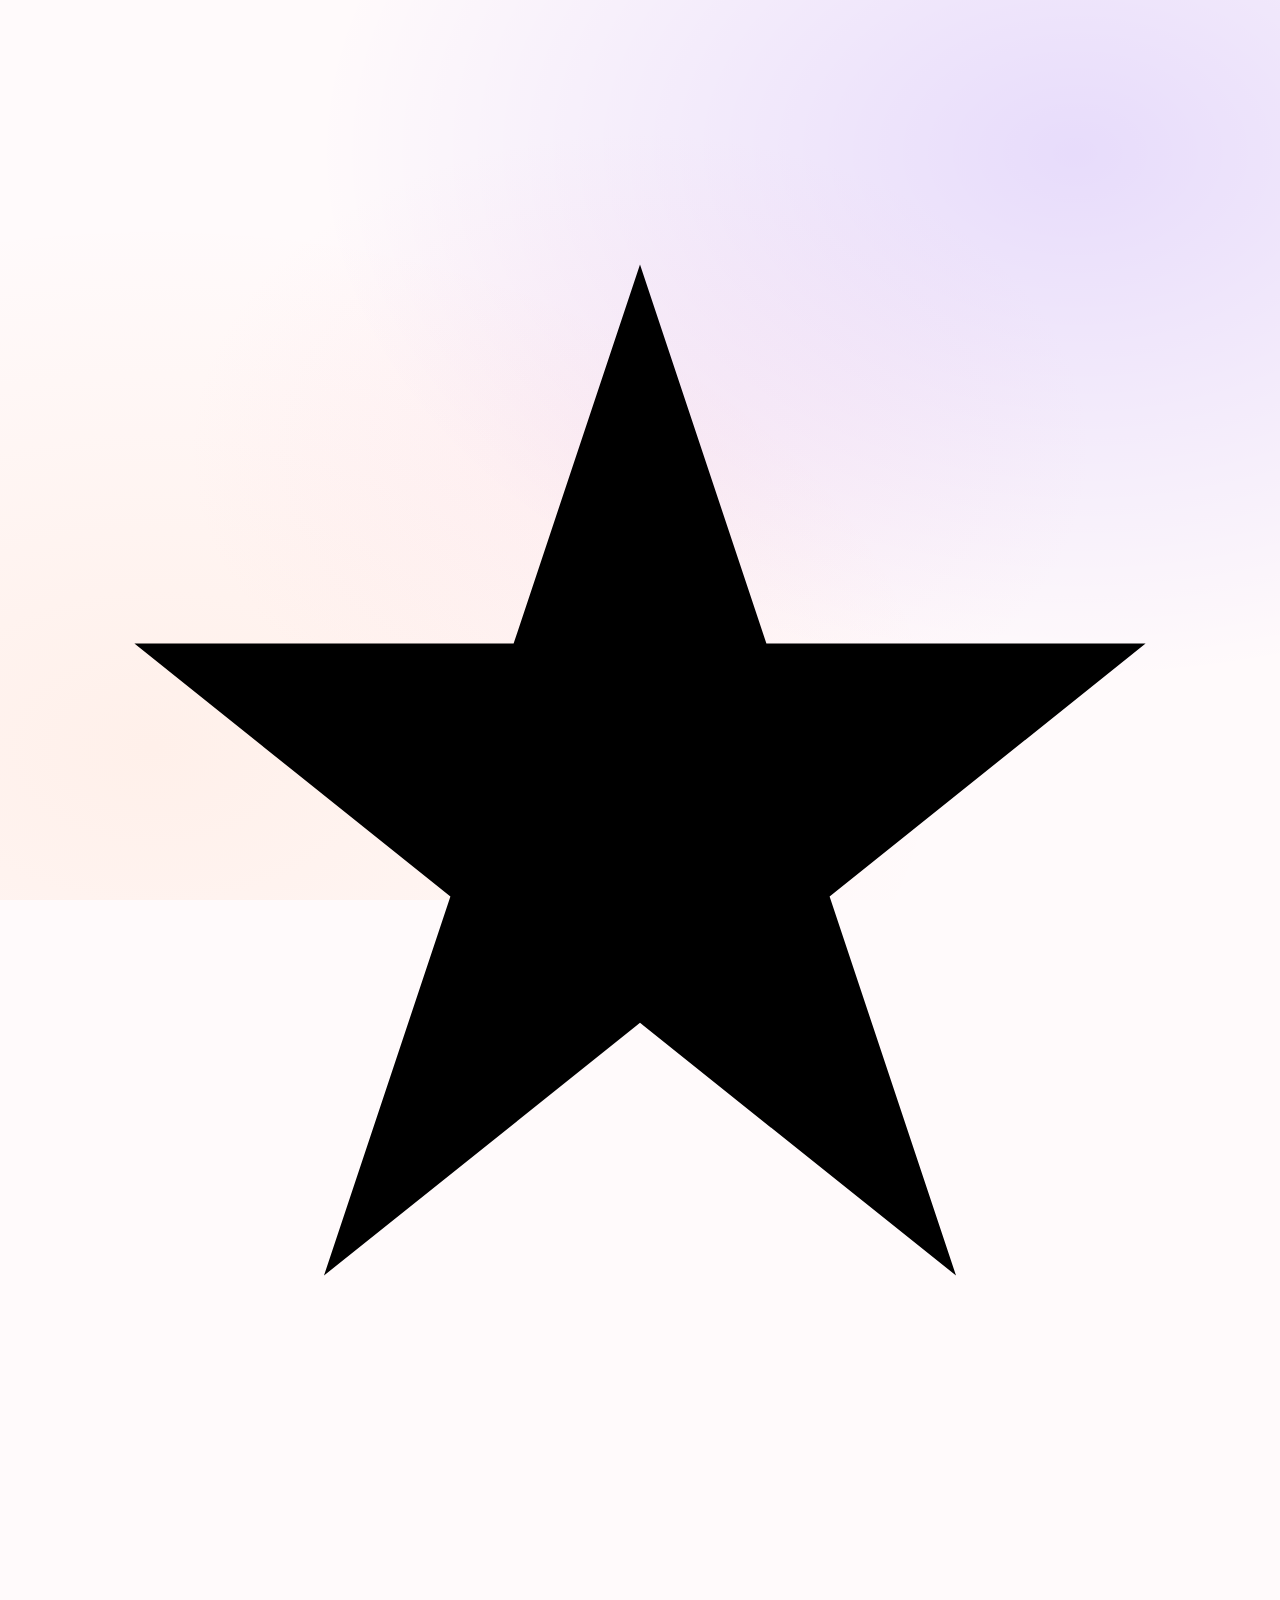
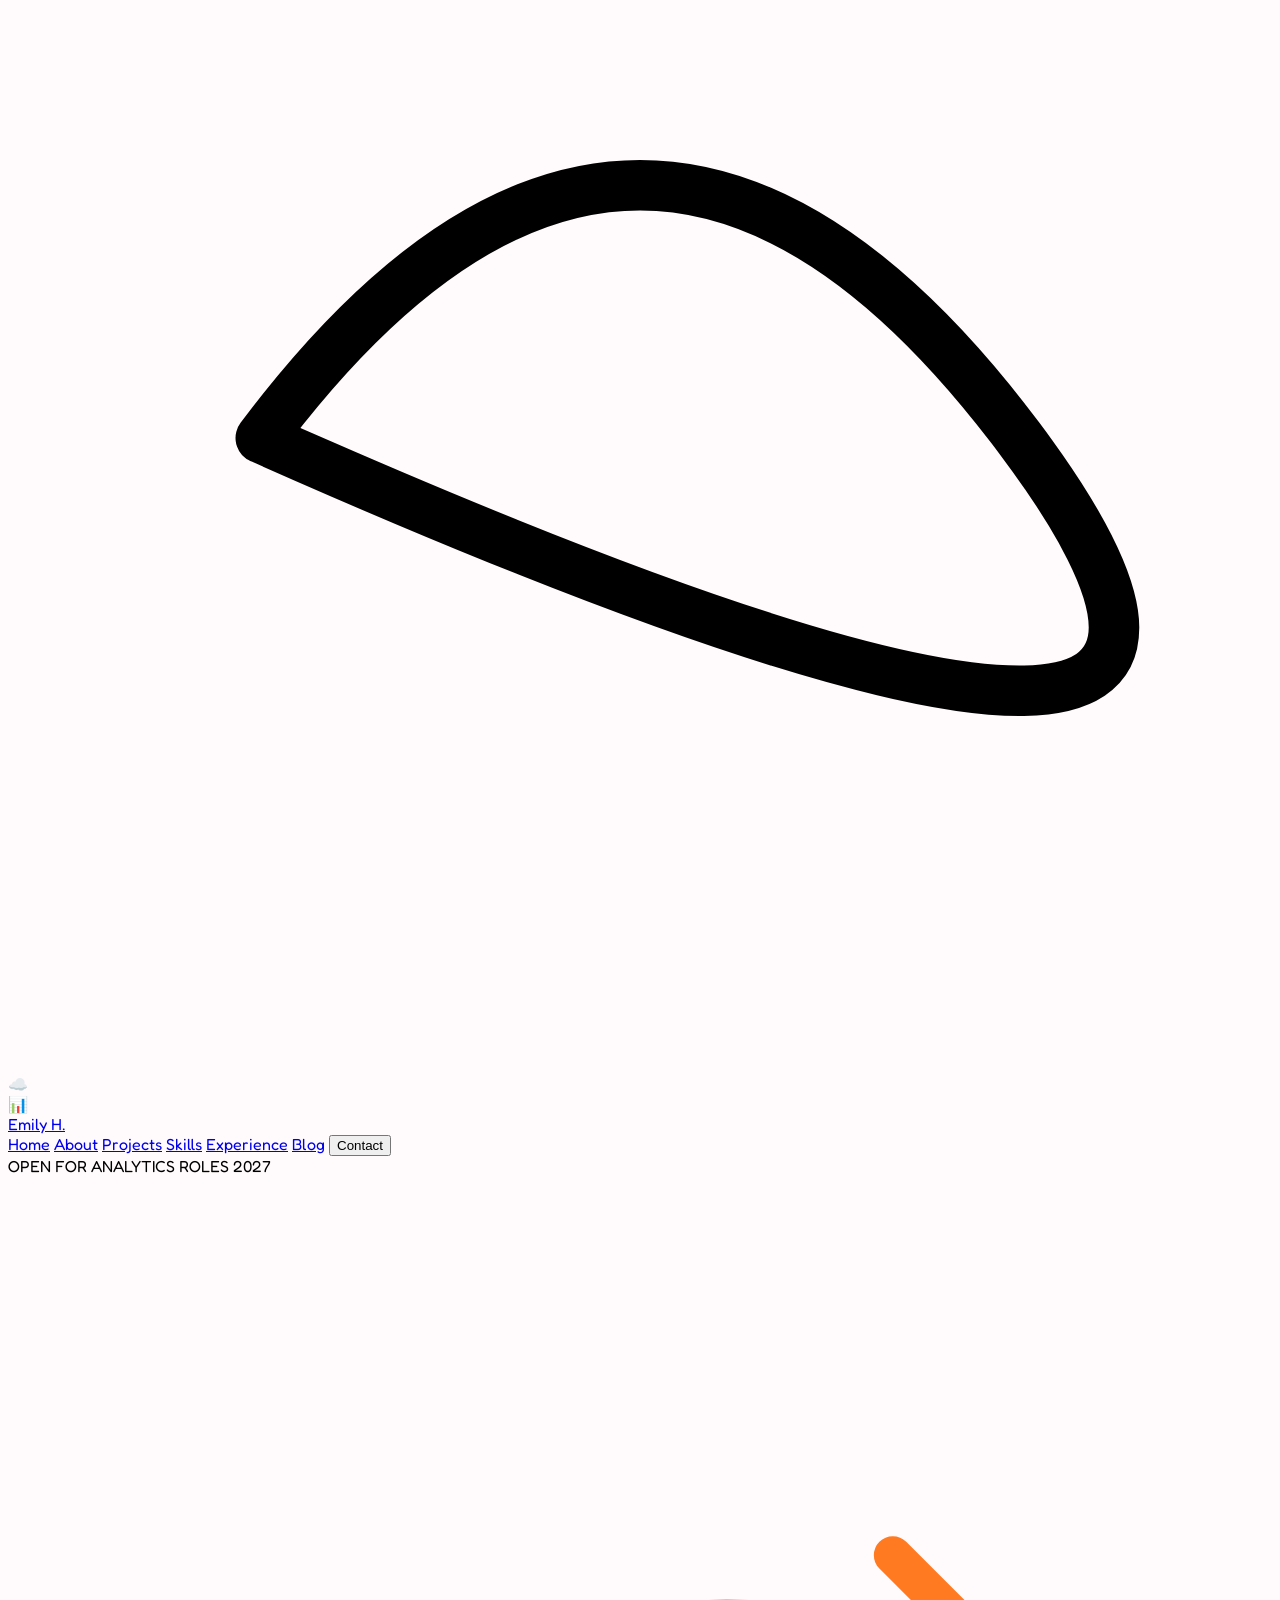
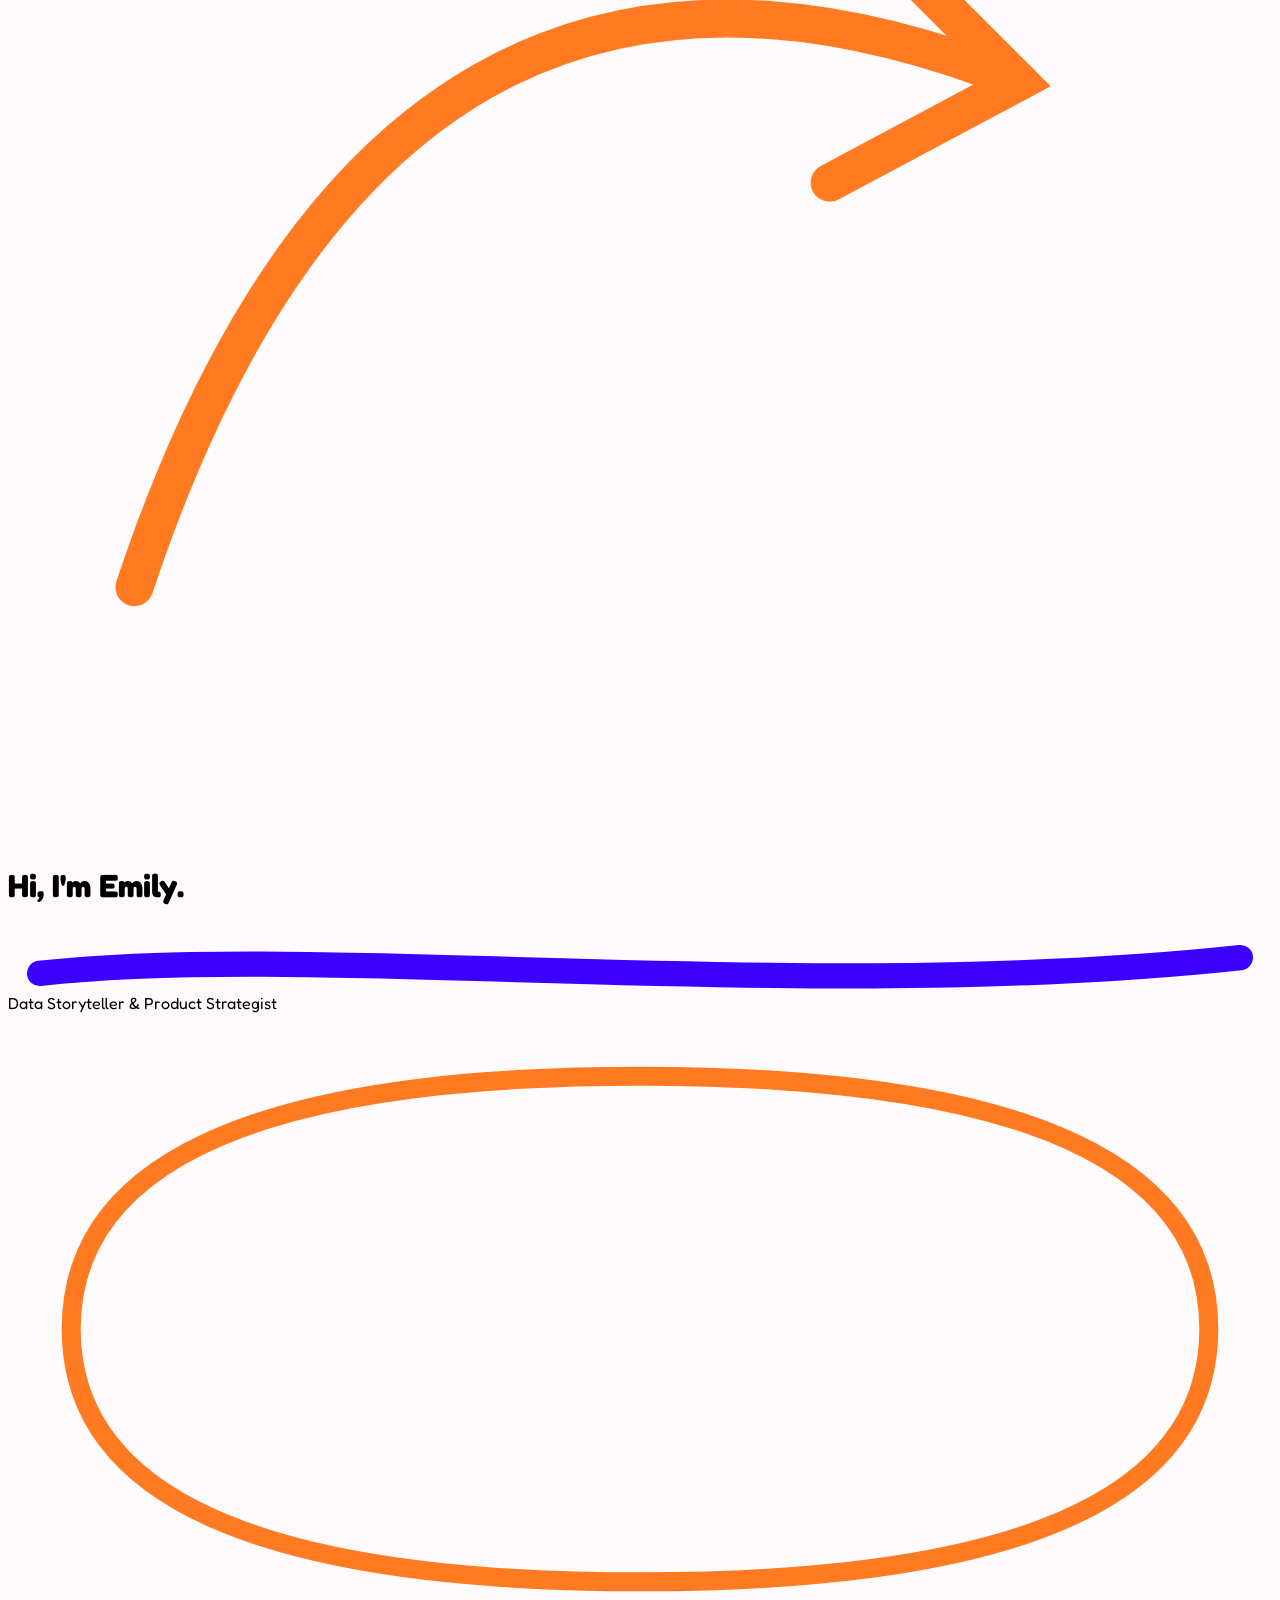
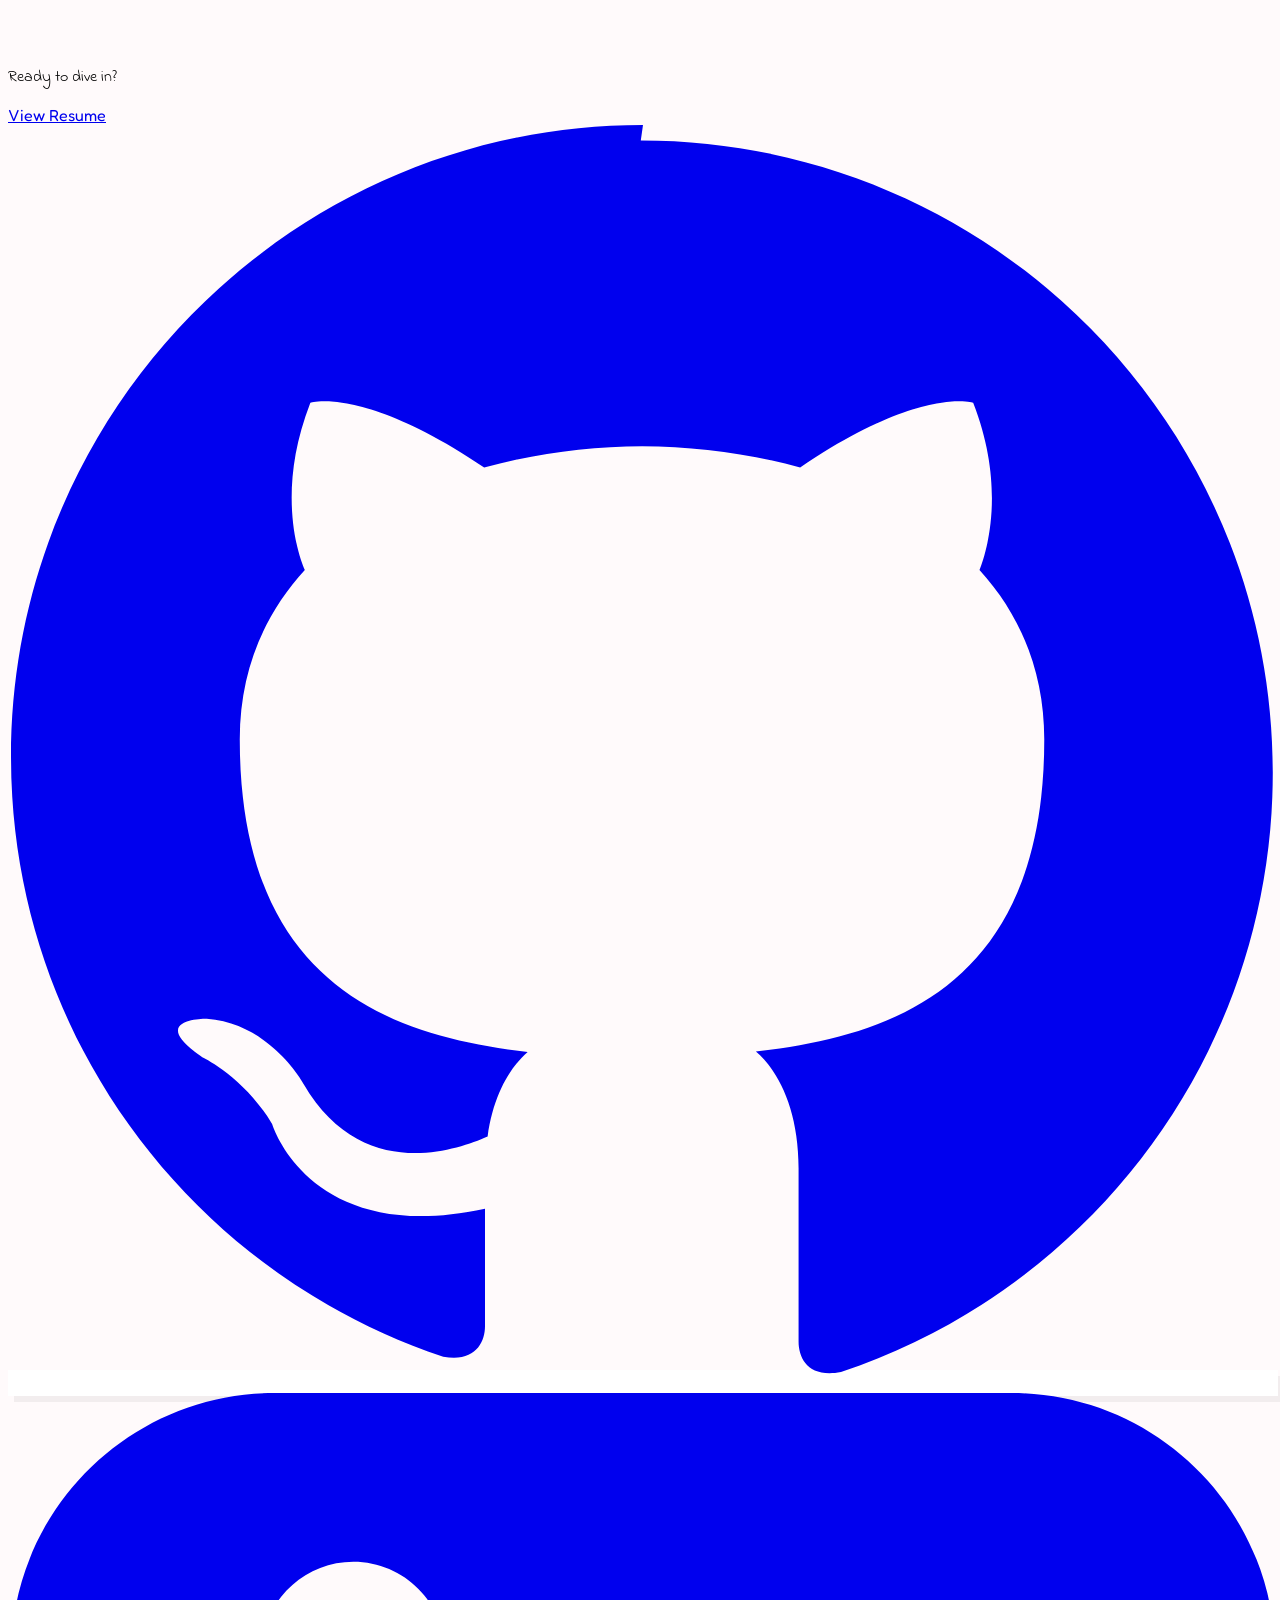
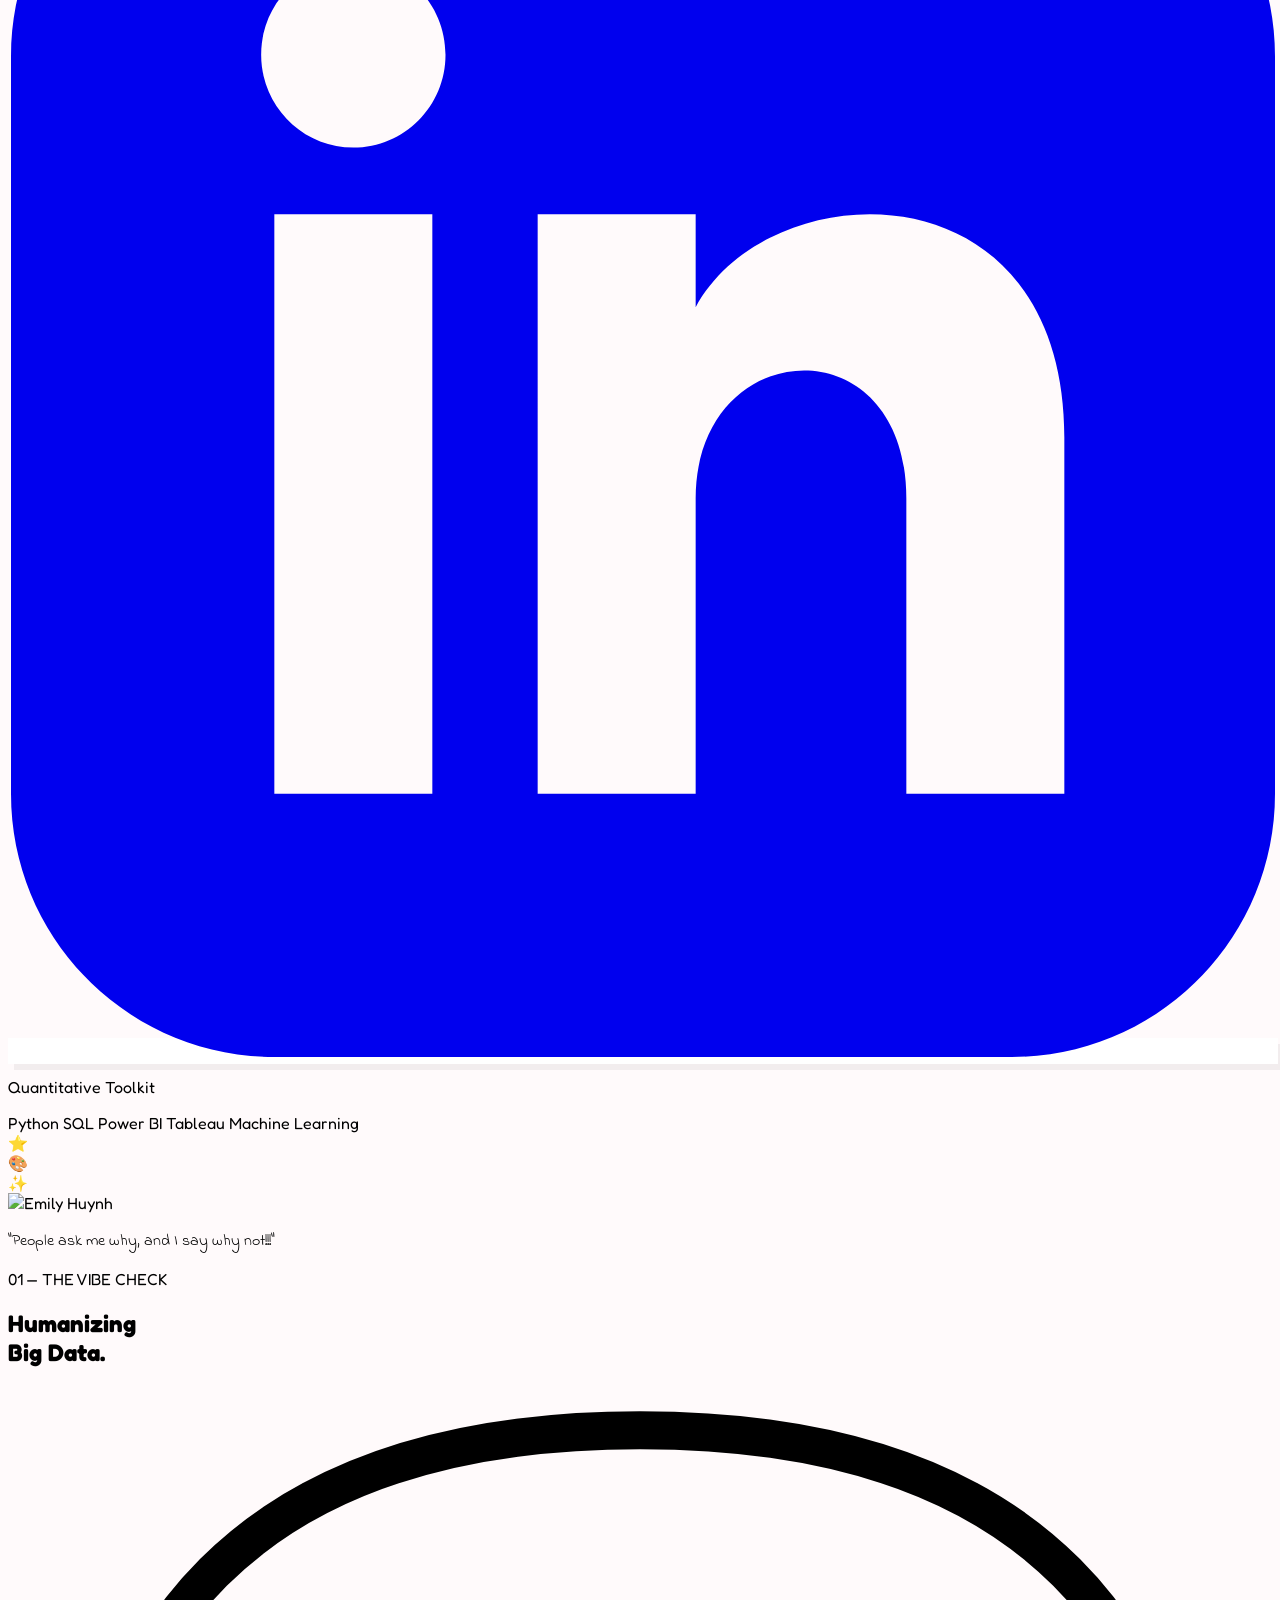
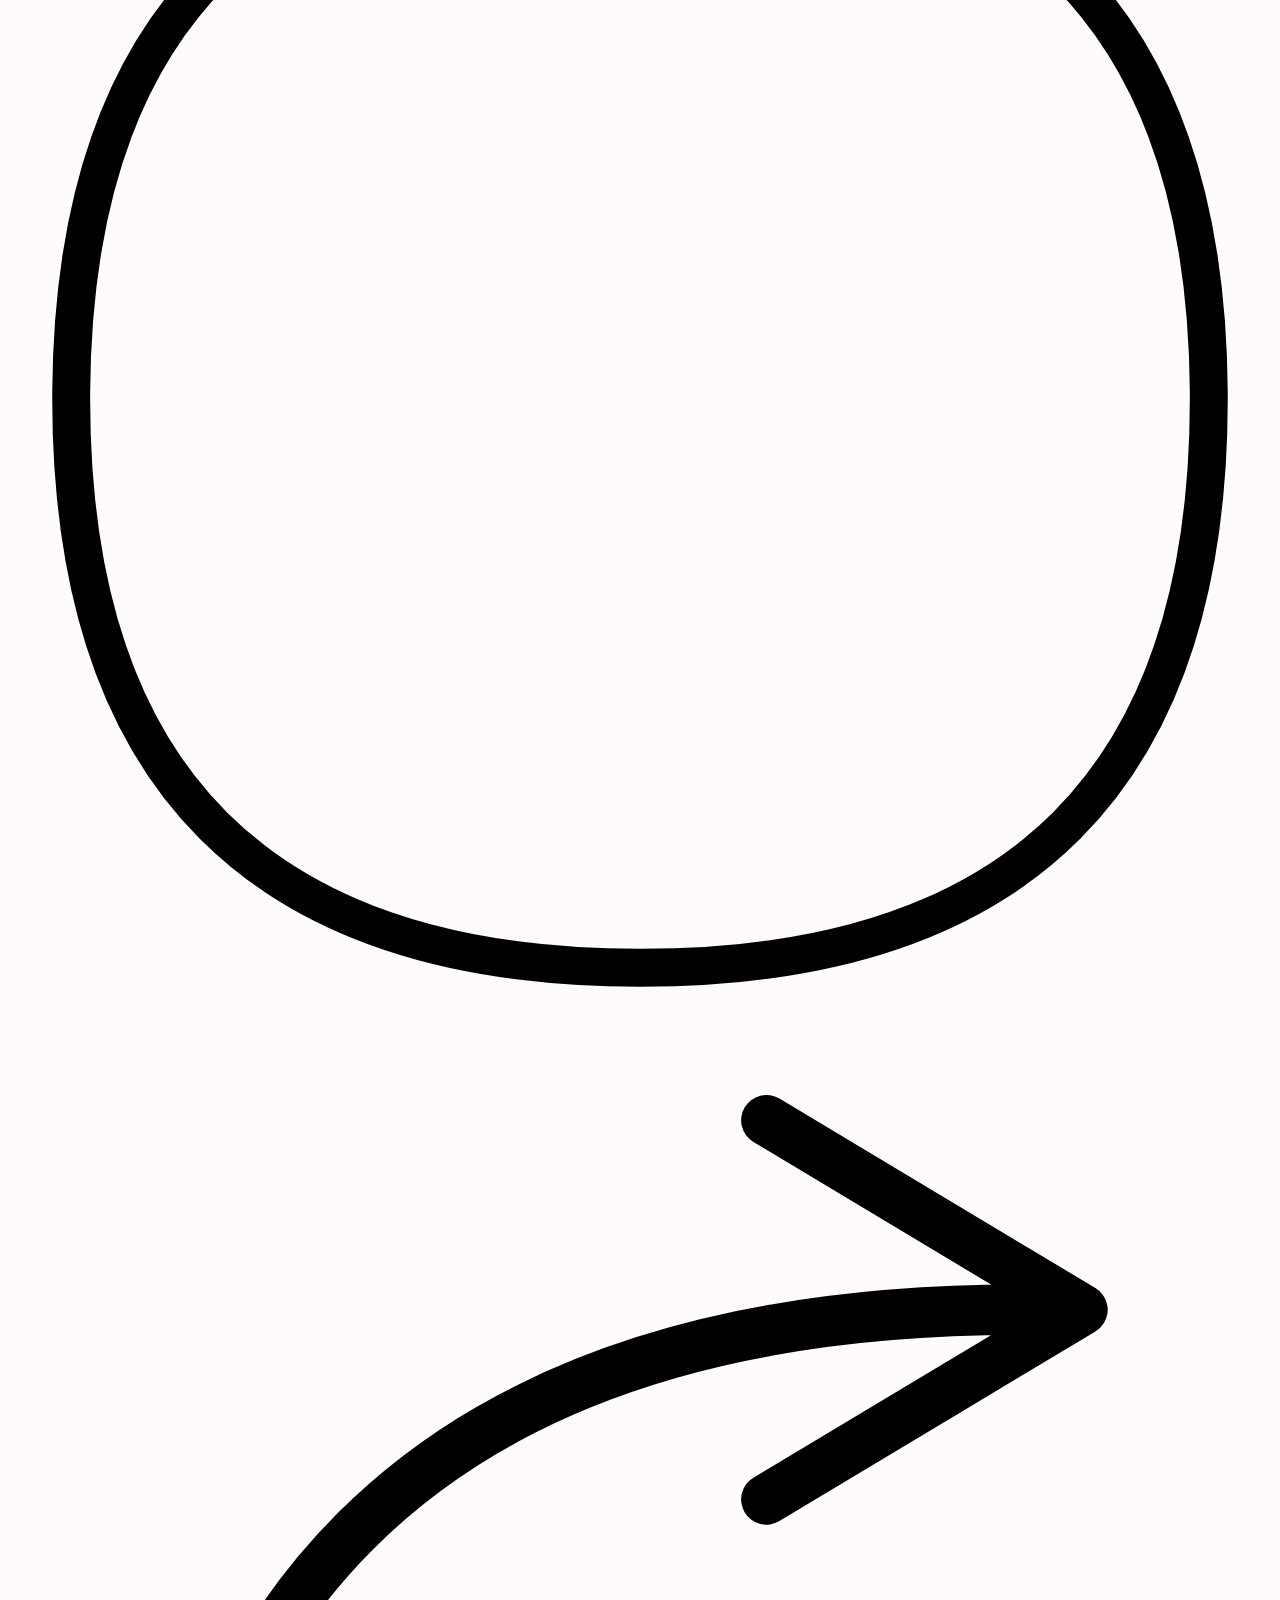
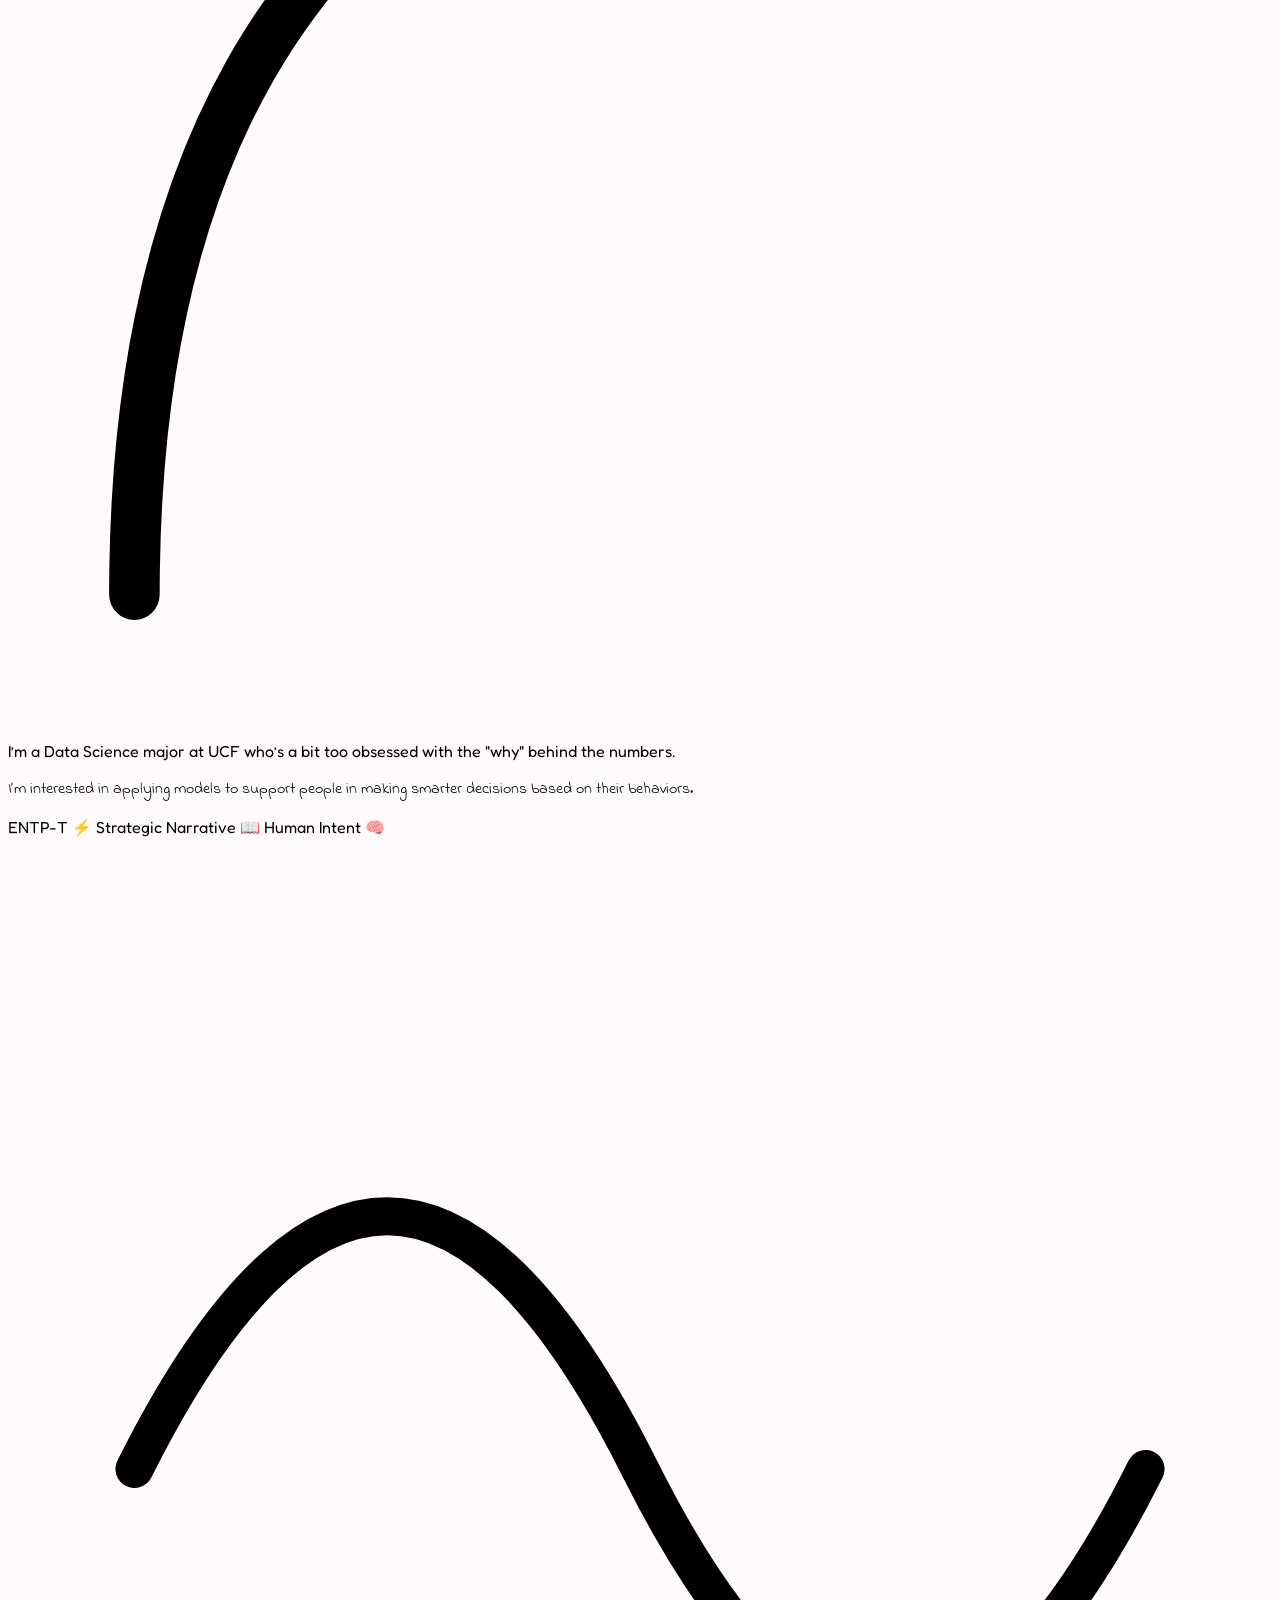
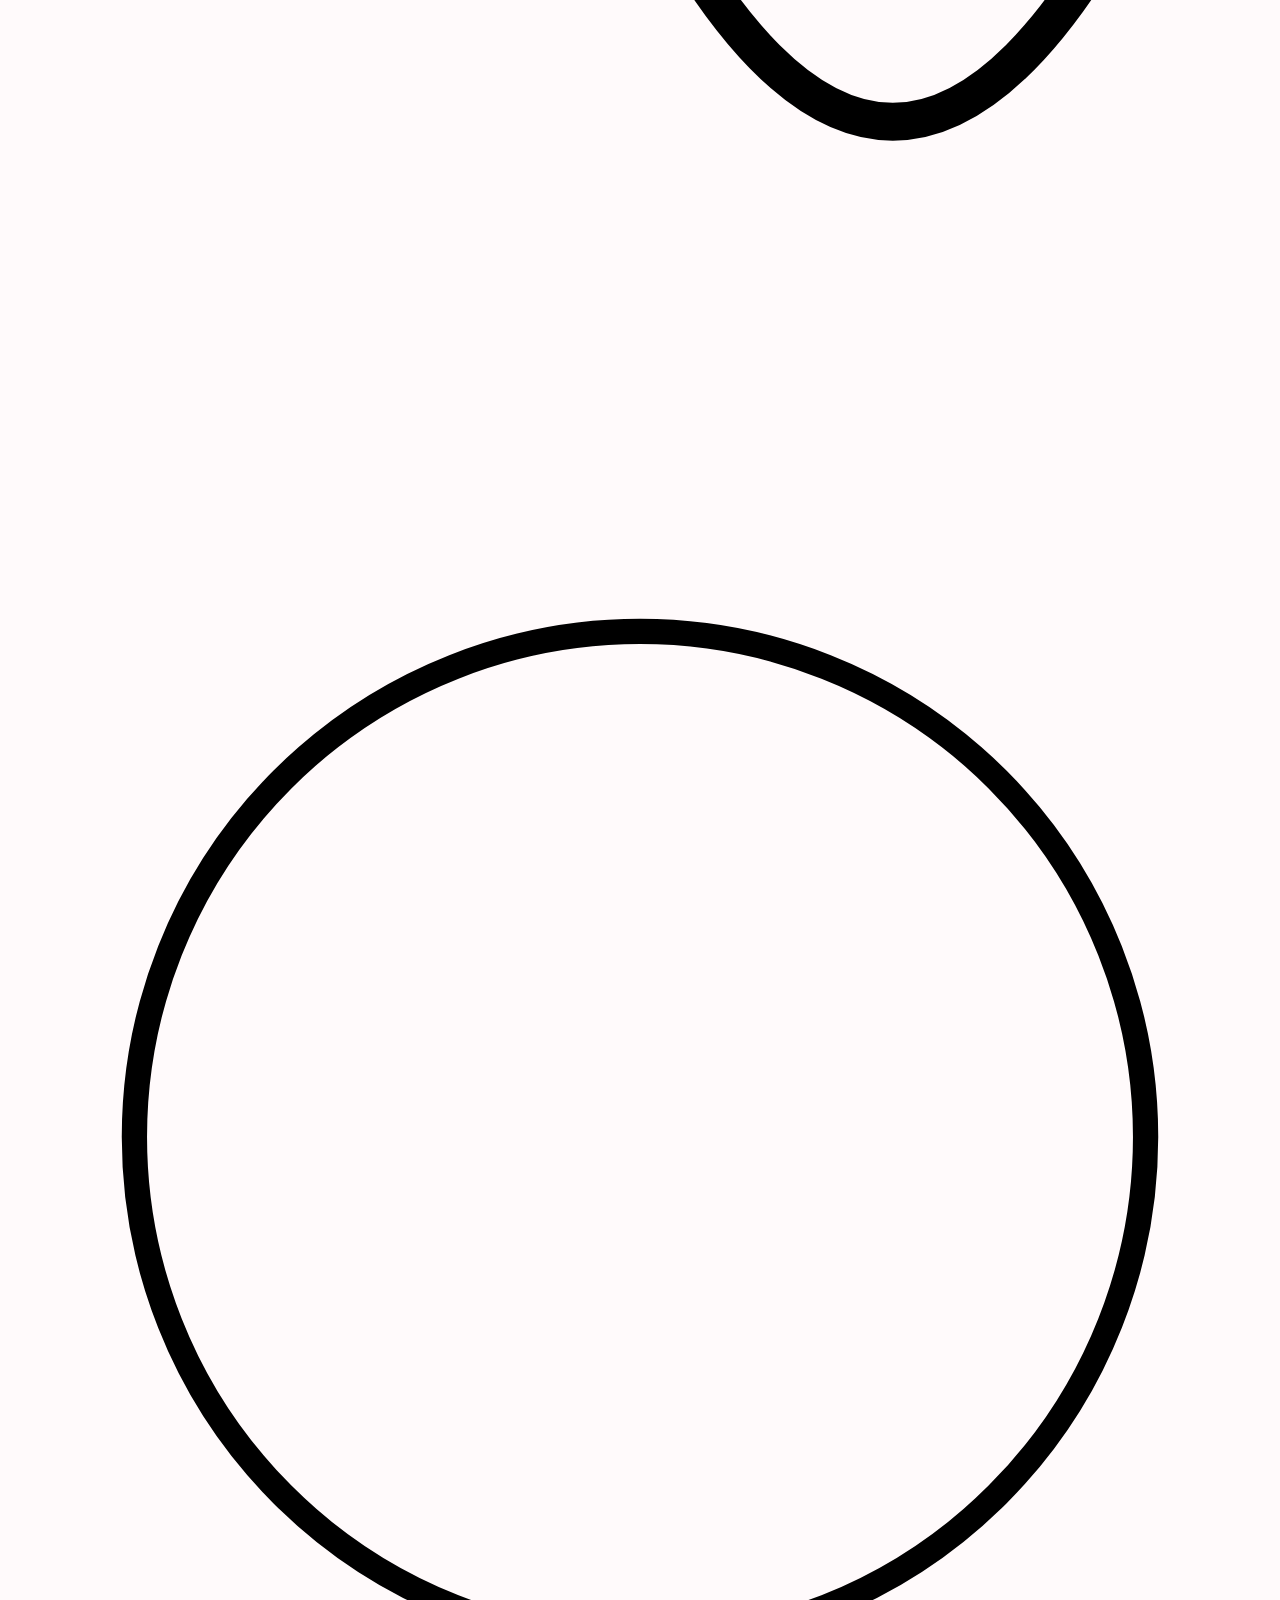
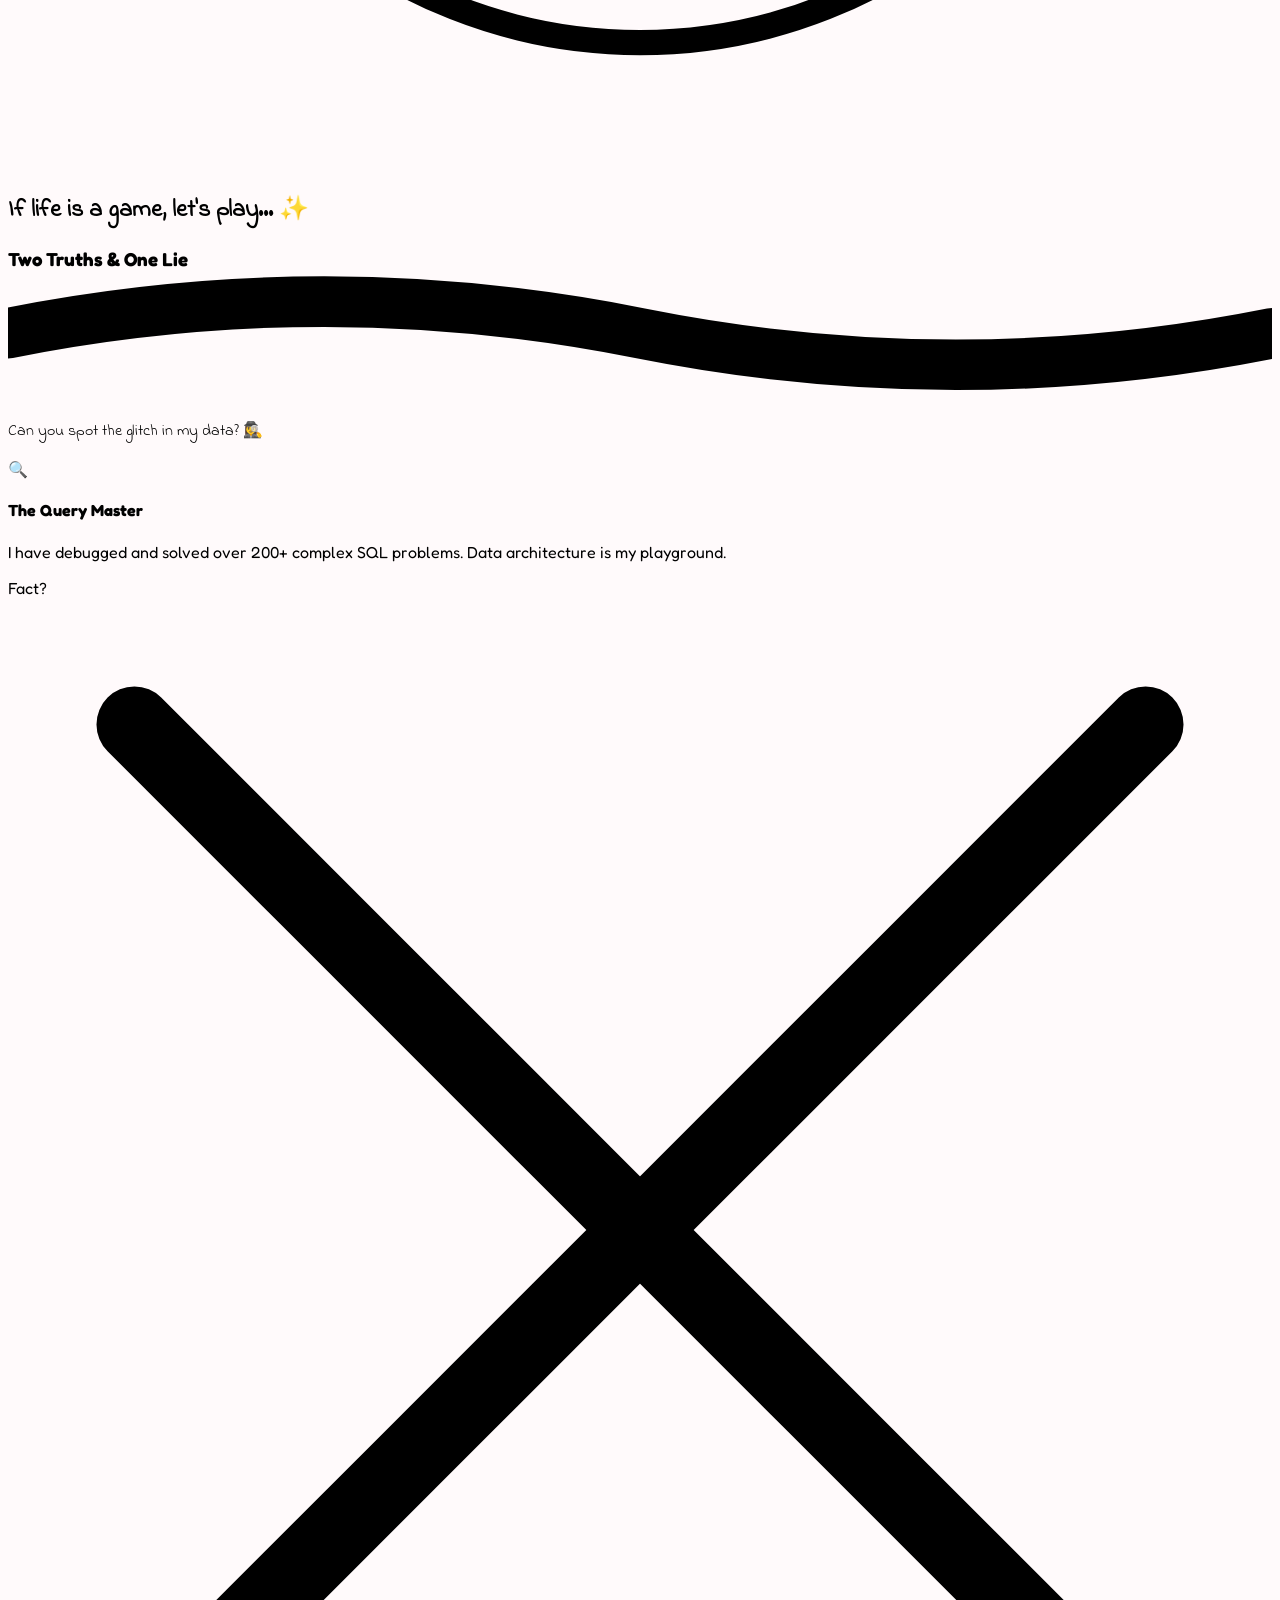
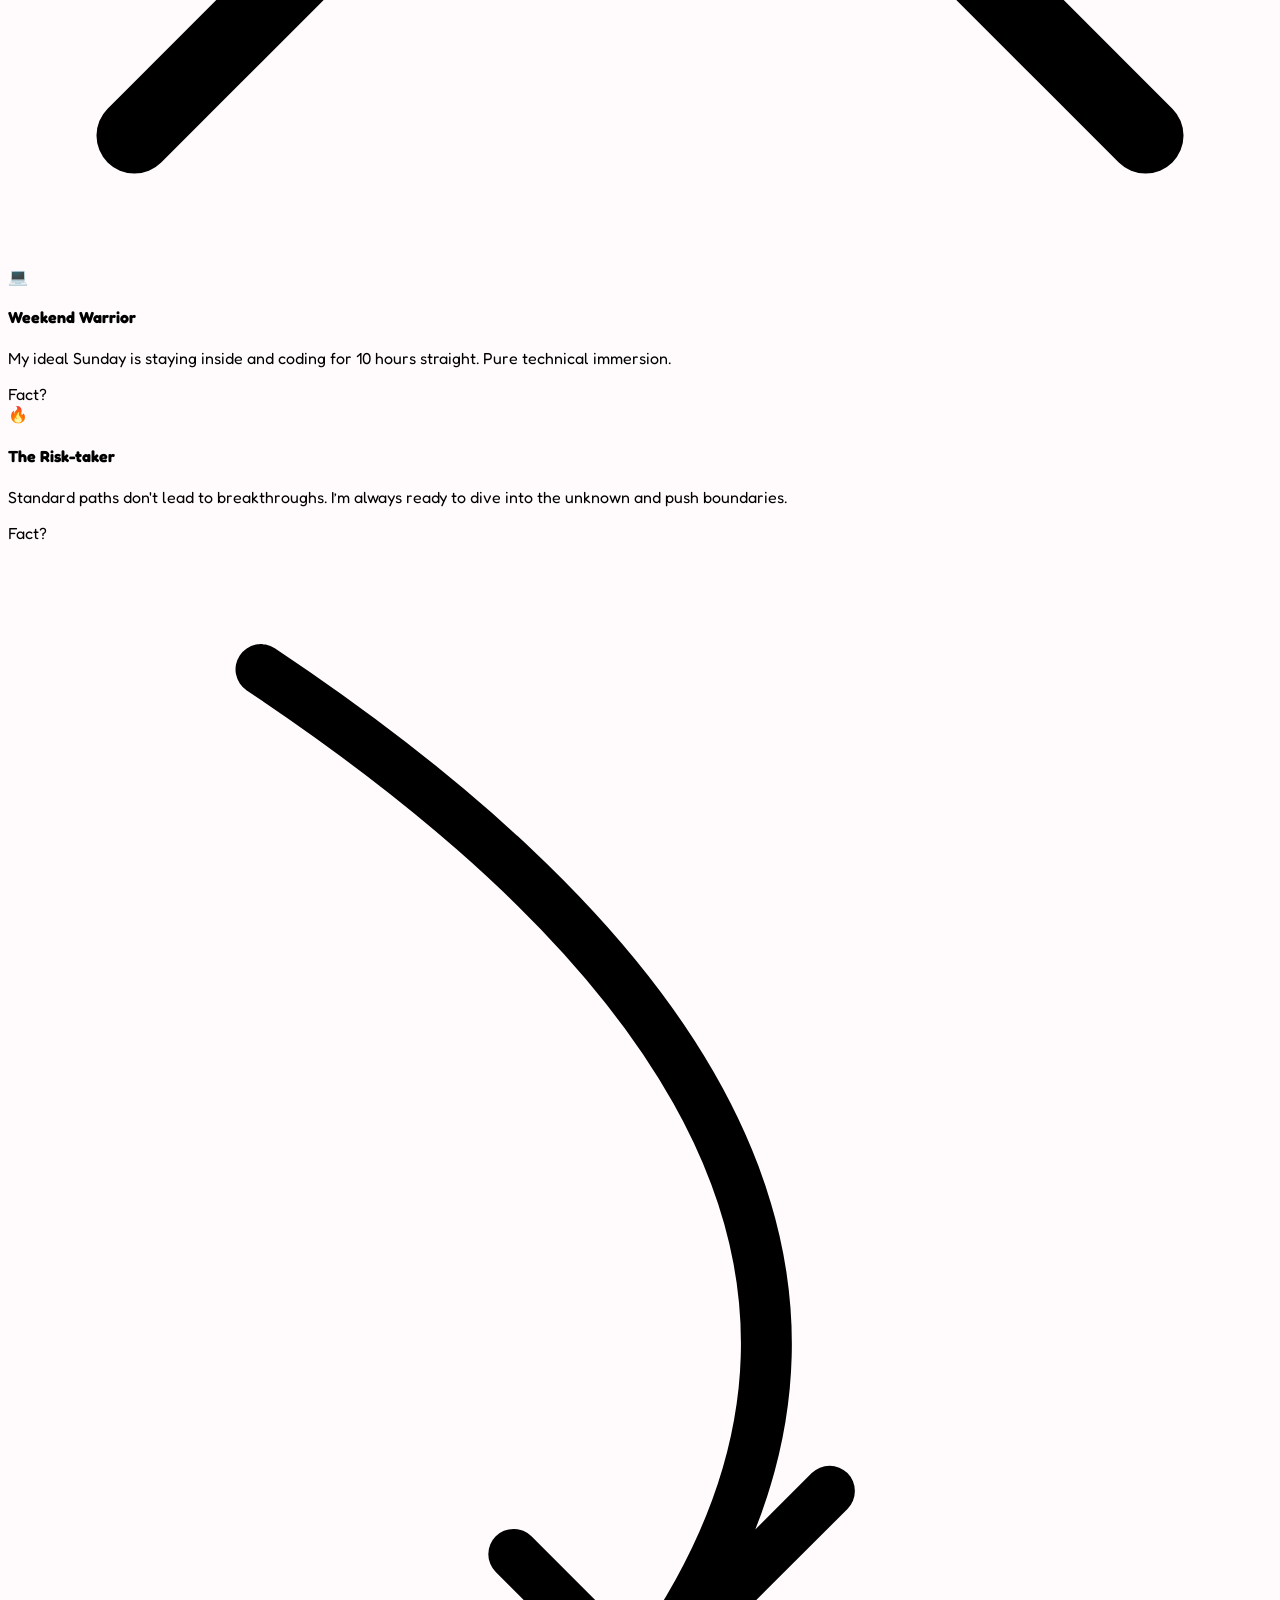
==== commit 2d091be4: "Revised porfolio 1.0" ====
--- a/index.html
+++ b/index.html
@@ -18,7 +18,7 @@
             font-family: 'Fredoka', sans-serif;
             background-color: var(--brand-bg);
             overflow-x: hidden;
-            cursor: none; /* For the sparkle trail */
+            cursor: none;
         }
 
         .handwritten {
@@ -40,7 +40,6 @@
                 radial-gradient(at 50% 50%, rgba(247, 181, 213, 0.15) 0px, transparent 50%);
         }
 
-        /* Wobbly UI Elements */
         .wobbly-button {
             border-radius: 255px 15px 225px 15px/15px 225px 15px 255px;
             transition: all 0.3s cubic-bezier(0.175, 0.885, 0.32, 1.275);
@@ -60,7 +59,6 @@
             box-shadow: 8px 8px 0px rgba(59, 0, 255, 0.1);
         }
 
-        /* Sparkle Cursor */
         .sparkle {
             position: fixed;
             pointer-events: none;
@@ -73,7 +71,6 @@
             100% { transform: scale(1.8) rotate(180deg); opacity: 0; }
         }
 
-        /* Floating Doodles */
         .floating {
             animation: float 5s ease-in-out infinite;
         }
@@ -91,7 +88,17 @@
             to { stroke-dashoffset: 0; }
         }
 
-        /* Navigation Links Styling */
+        /* "Quậy" Shake Animation for the Lie Reveal */
+        @keyframes shake {
+            0%, 100% { transform: rotate(3deg) scale(1.05); }
+            25% { transform: rotate(-5deg) scale(1.05); }
+            50% { transform: rotate(7deg) scale(1.05); }
+            75% { transform: rotate(-3deg) scale(1.05); }
+        }
+        .shake-animation {
+            animation: shake 0.5s ease-in-out;
+        }
+
         .nav-link {
             position: relative;
         }
@@ -110,14 +117,32 @@
             width: 100%;
         }
 
-        section { scroll-margin-top: 100px; }
+        /* Scroll Progress Doodle Setup */
+        #scroll-path {
+            stroke-dasharray: 1000;
+            stroke-dashoffset: 1000;
+            transition: stroke-dashoffset 0.1s ease-out; 
+        }
+
+        /* Increased scroll margin so the navbar doesn't block section titles */
+        section { scroll-margin-top: 140px; }
     </style>
 </head>
 <body class="text-slate-800 antialiased">
 
+    <div class="fixed top-0 left-0 w-full h-2 z-[9999] pointer-events-none drop-shadow-md">
+        <svg viewBox="0 0 100 10" preserveAspectRatio="none" class="w-full h-full">
+            <path id="scroll-path" 
+                  d="M 0 5 Q 25 2, 50 5 T 100 5" 
+                  fill="none" 
+                  stroke="#ff7a21" 
+                  stroke-width="4" 
+                  stroke-linecap="round" />
+        </svg>
+    </div>
+
     <div class="mesh-bg"></div>
 
-    <!-- Floating Background Doodles -->
     <div class="fixed inset-0 pointer-events-none opacity-20 z-0">
         <svg class="absolute top-[15%] left-[5%] w-24 h-24 text-pink-400 floating" viewBox="0 0 100 100">
             <path d="M50 10 L60 40 L90 40 L65 60 L75 90 L50 70 L25 90 L35 60 L10 40 L40 40 Z" fill="currentColor"/>
@@ -129,9 +154,8 @@
         <div class="absolute bottom-[20%] left-[10%] text-4xl floating" style="animation-delay: 2s">📊</div>
     </div>
 
-    <!-- Navigation -->
-    <header class="fixed w-full top-0 z-50">
-        <nav class="max-w-7xl mx-auto px-8 py-6 flex justify-between items-center">
+    <header class="fixed w-full top-0 z-50 bg-[#fffafb]/80 backdrop-blur-md border-b border-[#ff7a21]/10">
+        <nav class="max-w-7xl mx-auto px-8 py-3 flex justify-between items-center">
             <a href="#" class="text-2xl font-bold text-blue-700 tracking-tight group">
                 Emily H.
                 <div class="h-1.5 w-0 group-hover:w-full bg-orange-400 rounded-full transition-all duration-300"></div>
@@ -142,6 +166,8 @@
                 <a href="#about" class="nav-link hover:text-blue-700 transition-colors">About</a>
                 <a href="#projects" class="nav-link hover:text-blue-700 transition-colors">Projects</a>
                 <a href="#skills-tech" class="nav-link hover:text-blue-700 transition-colors">Skills</a>
+                <a href="#experience" class="nav-link hover:text-blue-700 transition-colors">Experience</a>
+                <a href="#domain-acumen" class="nav-link hover:text-blue-700 transition-colors">Blog</a>
                 <button class="bg-[#ff7a21] text-white px-8 py-2.5 rounded-full shadow-lg shadow-orange-100 hover:shadow-orange-200 transition-all hover:-translate-y-1 active:scale-95">
                     Contact
                 </button>
@@ -149,10 +175,8 @@
         </nav>
     </header>
 
-    <!-- Hero Section -->
-    <main id="welcome" class="relative z-10 flex flex-col items-center justify-center min-h-screen px-4 text-center">
+    <main id="welcome" class="relative z-10 flex flex-col items-center justify-center min-h-screen px-4 pt-32 pb-10 text-center">
         
-        <!-- Animated Badge -->
         <div class="relative mb-8">
             <div class="bg-blue-50 border-2 border-blue-600 text-blue-600 px-8 py-1.5 wobbly-button text-sm font-bold inline-flex items-center gap-3">
                 <span class="relative flex h-2.5 w-2.5">
@@ -161,31 +185,26 @@
                 </span>
                 OPEN FOR ANALYTICS ROLES 2027
             </div>
-            <!-- Doodle Arrow -->
             <svg class="absolute -right-24 -top-8 w-20 h-20 hidden lg:block" viewBox="0 0 100 100" fill="none">
                 <path class="drawing-line" d="M10,80 Q30,20 80,40" stroke="#ff7a21" stroke-width="3" stroke-linecap="round"/>
                 <path class="drawing-line" d="M70,30 L80,40 L65,48" stroke="#ff7a21" stroke-width="3" stroke-linecap="round" style="animation-delay: 0.5s"/>
             </svg>
         </div>
 
-        <!-- Main Heading -->
         <div class="relative">
             <h1 class="text-7xl md:text-9xl font-bold text-blue-700 mb-6 tracking-tighter leading-tight">
                 Hi, I'm Emily.
             </h1>
-            <!-- Hand-drawn Scribble Underline -->
             <svg class="w-full h-8 absolute -bottom-2 left-0" viewBox="0 0 400 20" preserveAspectRatio="none">
                 <path class="drawing-line" d="M10 15 C 100 5, 250 25, 390 10" stroke="#3b00ff" stroke-width="8" fill="none" stroke-linecap="round" />
             </svg>
         </div>
 
-        <!-- Catchy Catchline for Analysts -->
         <div class="mt-14 flex flex-col items-center gap-4">
             <div class="relative inline-block px-6">
                 <span class="text-3xl md:text-6xl font-bold text-slate-700 z-10 relative">
                     Data Storyteller <span class="text-orange-500">&</span> Product Strategist
                 </span>
-                <!-- Hand-drawn Oval Highlight -->
                 <svg class="absolute inset-0 w-full h-full scale-110 pointer-events-none" viewBox="0 0 100 50" preserveAspectRatio="none">
                     <path class="drawing-line" d="M5,25 Q5,5 50,5 Q95,5 95,25 Q95,45 50,45 Q5,45 5,25" stroke="#ff7a21" stroke-width="1.5" fill="none" style="animation-delay: 1s"/>
                 </svg>
@@ -193,13 +212,11 @@
             <p class="handwritten text-2xl text-slate-400 mt-2">Ready to dive in?</p>
         </div>
 
-        <!-- Actions -->
         <div class="mt-20 flex flex-wrap items-center justify-center gap-8">
             <a href="#" class="bg-[#3b00ff] text-white px-12 py-5 text-xl font-bold wobbly-button shadow-2xl shadow-blue-200 hover:shadow-blue-300">
                 View Resume
             </a>
 
-            <!-- Sticker Socials -->
             <div class="flex gap-5">
                 <a href="https://github.com/emilyxxhy" target="_blank" class="sticker w-16 h-16 rounded-2xl flex items-center justify-center text-slate-500 hover:text-blue-600 transition-all">
                     <svg class="w-8 h-8" fill="currentColor" viewBox="0 0 24 24"><path d="M12 0c-6.626 0-12 5.373-12 12 0 5.302 3.438 9.8 8.207 11.387.599.111.793-.261.793-.577v-2.234c-3.338.726-4.042-1.61-4.042-1.61C4.422 18.07 3.633 17.7 3.633 17.7c-1.087-.744.084-.729.084-.729 1.205.084 1.838 1.236 1.838 1.236 1.07 1.835 2.809 1.305 3.495.998.108-.776.417-1.305.76-1.605-2.665-.3-5.466-1.332-5.466-5.93 0-1.31.465-2.38 1.235-3.22-.135-.303-.54-1.523.105-3.176 0 0 1.005-.322 3.3 1.23.96-.267 1.98-.399 3-.405 1.02.006 2.04.138 3 .405 2.28-1.552 3.285-1.23 3.285-1.23.645 1.653.24 2.873.12 3.176.765.84 1.23 1.91 1.23 3.22 0 4.61-2.805 5.625-5.475 5.92.42.36.81 1.096.81 2.22v3.293c0 .319.192.694.805.576 4.765-1.589 8.199-6.086 8.199-11.386 0-6.627-5.373-12-12-12z"/></svg>
@@ -210,7 +227,6 @@
             </div>
         </div>
 
-        <!-- Skills Subheader -->
         <div class="mt-32 w-full max-w-4xl mx-auto">
             <p class="text-[10px] font-bold tracking-[0.4em] text-slate-400 mb-10 uppercase">Quantitative Toolkit</p>
             <div class="flex flex-wrap justify-center gap-x-12 gap-y-6 grayscale opacity-40 hover:grayscale-0 hover:opacity-100 transition-all duration-700">
@@ -223,55 +239,13 @@
         </div>
     </main>
 
-    <!-- Sparkle Trail Script -->
-    <script>
-        const colors = ['#3b00ff', '#ff7a21', '#ff0080', '#00ffcc'];
-        const shapes = ['✨', '⭐', '◍', '◦'];
-
-        document.addEventListener('mousemove', (e) => {
-            if (Math.random() < 0.15) { // Throttle for performance
-                createSparkle(e.clientX, e.clientY);
-            }
-        });
-
-        function createSparkle(x, y) {
-            const sparkle = document.createElement('div');
-            sparkle.className = 'sparkle';
-            // Center the sparkle on cursor
-            sparkle.style.left = (x - 10) + 'px';
-            sparkle.style.top = (y - 10) + 'px';
-            
-            const randomColor = colors[Math.floor(Math.random() * colors.length)];
-            const randomShape = shapes[Math.floor(Math.random() * shapes.length)];
-            
-            sparkle.innerHTML = randomShape;
-            sparkle.style.color = randomColor;
-            
-            document.body.appendChild(sparkle);
-            
-            setTimeout(() => {
-                sparkle.remove();
-            }, 800);
-        }
-
-        // Logic for drawing animations to replay on scroll
-        const observer = new IntersectionObserver((entries) => {
-            entries.forEach(entry => {
-                if (entry.isIntersecting) {
-                    entry.target.classList.add('drawing-line');
-                }
-            });
-        }, { threshold: 0.5 });
-
-        document.querySelectorAll('path').forEach(p => observer.observe(p));
-    </script>
 <section id="about" class="py-24 relative overflow-hidden bg-[#FDFCF8]">
     <div class="absolute top-20 left-10 text-5xl opacity-30 floating rotate-12 pointer-events-none">⭐</div>
     <div class="absolute top-1/2 right-5 text-4xl opacity-20 floating-slow pointer-events-none">🎨</div>
     <div class="absolute bottom-20 left-1/4 text-5xl opacity-20 floating pointer-events-none">✨</div>
 
-    <div class="max-w-7xl mx-auto px-6 mb-20"> <div class="relative bg-white border-[4px] border-slate-900 rounded-[3rem] p-8 md:p-16 shadow-[15px_15px_0px_#F97316]">
-            
+    <div class="max-w-7xl mx-auto px-6 mb-20"> 
+        <div class="relative bg-white border-[4px] border-slate-900 rounded-[3rem] p-8 md:p-16 shadow-[15px_15px_0px_#F97316]">
             <div class="grid grid-cols-1 lg:grid-cols-12 gap-16 items-center">
                 
                 <div class="lg:col-span-5 relative flex justify-center">
@@ -283,7 +257,6 @@
                                 <img src="assets/img/profile.webp" alt="Emily Huynh" 
                                      class="w-full aspect-[4/5] object-cover grayscale-[20%] hover:grayscale-0 transition-all duration-700">
                             </div>
-                            <p class="handwritten text-center text-2xl mt-6 text-slate-500"></p>
                         </div>
 
                         <div class="absolute -bottom-6 -right-10 bg-[#F97316] text-white p-6 rounded-[2rem] rounded-tr-none shadow-xl z-30 rotate-[5deg] border-[3px] border-slate-900 max-w-[220px]">
@@ -299,15 +272,20 @@
                         01 — THE VIBE CHECK
                     </div>
                     
-                    <h2 class="text-6xl md:text-8xl font-black text-slate-900 leading-[0.8] mb-10">
-                        Humanizing <br> 
-                        <span class="text-[#1E00D9] relative inline-block">
-                            Big Data.
-                            <svg class="absolute -inset-x-4 -inset-y-2 w-[110%] h-[120%] text-[#F7B5D5] opacity-70" viewBox="0 0 100 100" preserveAspectRatio="none">
-                                <path d="M5,50 Q5,5 50,5 Q95,5 95,50 Q95,95 50,95 Q5,95 5,50" fill="none" stroke="currentColor" stroke-width="3" />
-                            </svg>
-                        </span>
-                    </h2>
+                    <div class="relative">
+                        <h2 class="text-6xl md:text-8xl font-black text-slate-900 leading-[0.8] mb-10">
+                            Humanizing <br> 
+                            <span class="text-[#1E00D9] relative inline-block">
+                                Big Data.
+                                <svg class="absolute -inset-x-4 -inset-y-2 w-[110%] h-[120%] text-[#F7B5D5] opacity-70" viewBox="0 0 100 100" preserveAspectRatio="none">
+                                    <path d="M5,50 Q5,5 50,5 Q95,5 95,50 Q95,95 50,95 Q5,95 5,50" fill="none" stroke="currentColor" stroke-width="3" />
+                                </svg>
+                            </span>
+                        </h2>
+                        <svg class="absolute -left-12 top-0 w-16 h-16 text-[#F97316] hidden md:block" viewBox="0 0 100 100">
+                            <path class="drawing-line" d="M10,90 Q10,20 80,20 M60,5 L85,20 L60,35" fill="none" stroke="currentColor" stroke-width="4" stroke-linecap="round" stroke-linejoin="round"/>
+                        </svg>
+                    </div>
 
                     <div class="space-y-8 text-2xl text-slate-600 font-medium leading-tight">
                         <p>
@@ -315,7 +293,6 @@
                         </p>
                         <p class="handwritten text-3xl text-[#1E00D9]">
                              I’m interested in applying models to support people in making smarter decisions based on their behaviors.
-
                         </p>
                         
                         <div class="flex flex-wrap gap-4 pt-4">
@@ -324,82 +301,107 @@
                             <span class="px-6 py-2 border-2 border-slate-900 rounded-full font-bold text-sm rotate-1 hover:bg-[#F97316] transition-colors">Human Intent 🧠</span>
                         </div>
                     </div>
-                </div> </div> </div> </div> </section>
-
-<section id="personality-game" class="py-24 bg-[#FDFCF8] relative overflow-hidden border-t border-slate-100">
-    <div class="max-w-7xl mx-auto px-6 text-center">
+                </div> 
+            </div> 
+        </div> 
+    </div> 
+</section>
+
+<section id="personality-game" class="py-32 bg-[#FDFCF8] relative overflow-hidden border-t border-slate-100">
+    
+    <svg class="absolute -left-10 top-20 w-32 h-32 text-pink-200 opacity-50 floating pointer-events-none" viewBox="0 0 100 100">
+        <path class="drawing-line" d="M10,50 Q30,10 50,50 T90,50" fill="none" stroke="currentColor" stroke-width="3" stroke-linecap="round"/>
+    </svg>
+    <svg class="absolute -right-10 bottom-20 w-40 h-40 text-blue-200 opacity-50 floating-slow pointer-events-none" viewBox="0 0 100 100">
+        <circle class="drawing-line" cx="50" cy="50" r="40" fill="none" stroke="currentColor" stroke-width="2" stroke-dasharray="10 5"/>
+    </svg>
+
+    <div class="max-w-7xl mx-auto px-6 text-center relative z-10">
         
-        <div class="mb-16">
+        <div class="mb-8 relative inline-block">
             <h2 class="handwritten text-4xl text-[#F97316] mb-4 rotate-[-2deg]">If life is a game, let's play... ✨</h2>
-            <h3 class="text-5xl md:text-7xl font-black text-slate-900 tracking-tighter uppercase italic">
+            <h3 class="text-5xl md:text-7xl font-black text-slate-900 tracking-tighter uppercase italic relative">
                 Two Truths <span class="text-[#1E00D9]">&</span> One Lie
+                <svg class="absolute -bottom-4 left-1/2 -translate-x-1/2 w-64 h-6 text-[#F7B5D5]" viewBox="0 0 100 10" preserveAspectRatio="none">
+                    <path class="drawing-line" d="M0,5 Q25,0 50,5 T100,5" fill="none" stroke="currentColor" stroke-width="4" stroke-linecap="round"/>
+                </svg>
             </h3>
-            <p class="handwritten text-2xl text-slate-400 mt-4">Can you spot the glitch in my data? 🕵️‍♀️</p>
-        </div>
-
-        <div class="grid grid-cols-1 md:grid-cols-3 gap-10">
-            
-            <div class="relative group cursor-help">
-                <div class="absolute inset-0 bg-[#F7B5D5] rounded-[2.5rem] rotate-2 group-hover:rotate-0 transition-transform border-2 border-slate-900"></div>
-                <div class="relative bg-white border-2 border-slate-900 rounded-[2.5rem] p-10 -rotate-1 group-hover:rotate-0 transition-transform h-full flex flex-col items-center justify-center">
-                    <span class="text-5xl mb-6">🔍</span>
-                    <h4 class="text-2xl font-black mb-4 uppercase italic leading-none">The Query Master</h4>
+        </div>
+        <p class="handwritten text-2xl text-slate-500 mb-12">Can you spot the glitch in my data? 🕵️‍♀️</p>
+
+        <div class="flex flex-col lg:flex-row justify-center items-center lg:items-stretch gap-8 lg:gap-0 relative z-10 w-full max-w-5xl mx-auto min-h-[350px] mt-8">
+            
+            <div class="group relative w-full lg:w-1/3 lg:rotate-[-6deg] lg:translate-y-8 lg:z-10 hover:z-50 transition-all duration-500 hover:scale-105 hover:rotate-[-2deg]">
+                <div class="absolute -top-4 left-1/2 -translate-x-1/2 w-24 h-8 bg-[#F7B5D5]/80 backdrop-blur-md z-20 rotate-[-4deg] shadow-sm"></div>
+                <div class="bg-white border-[3px] border-slate-900 rounded-2xl p-8 h-full flex flex-col items-center justify-center shadow-[8px_8px_0px_rgba(0,0,0,0.1)] transition-all">
+                    <span class="text-5xl mb-4">🔍</span>
+                    <h4 class="text-xl font-black mb-3 uppercase italic leading-tight text-slate-900">The Query Master</h4>
                     <p class="text-sm font-medium text-slate-600">
                         I have debugged and solved over 200+ complex SQL problems. Data architecture is my playground.
                     </p>
-                    <span class="mt-6 text-xs font-black text-[#F7B5D5] uppercase tracking-widest">Fact #1</span>
-                </div>
-            </div>
-
-            <div class="relative group cursor-help">
-                <div class="absolute inset-0 bg-[#F97316] rounded-[2.5rem] -rotate-3 group-hover:rotate-0 transition-transform border-2 border-slate-900"></div>
-                <div class="relative bg-white border-2 border-slate-900 rounded-[2.5rem] p-10 rotate-2 group-hover:rotate-0 transition-transform h-full flex flex-col items-center justify-center">
-                    <span class="text-5xl mb-6">💻</span>
-                    <h4 class="text-2xl font-black mb-4 uppercase italic leading-none">Weekend Warrior</h4>
-                    <p class="text-sm font-medium text-slate-600">
+                    <span class="mt-4 px-3 py-1 bg-slate-100 text-xs font-black text-[#F7B5D5] uppercase tracking-widest rounded-full border border-slate-200">Fact?</span>
+                </div>
+            </div>
+
+            <div id="lie-card" class="group relative w-full lg:w-1/3 lg:rotate-[3deg] lg:z-20 lg:-mx-8 hover:z-50 transition-all duration-500 hover:scale-105 hover:rotate-[1deg]">
+                <svg id="lie-cross" class="hidden absolute inset-0 w-full h-full text-red-500 z-50 pointer-events-none p-4 opacity-90 drop-shadow-lg" viewBox="0 0 100 100" preserveAspectRatio="none">
+                    <path class="drawing-line" d="M10,10 L90,90 M90,10 L10,90" fill="none" stroke="currentColor" stroke-width="6" stroke-linecap="round" />
+                </svg>
+                <div class="absolute -top-4 left-1/2 -translate-x-1/2 w-24 h-8 bg-[#F97316]/80 backdrop-blur-md z-20 rotate-[2deg] shadow-sm"></div>
+                <div id="lie-inner" class="bg-white border-[3px] border-slate-900 rounded-2xl p-8 h-full flex flex-col items-center justify-center shadow-[12px_12px_0px_rgba(0,0,0,0.1)] transition-colors duration-300">
+                    <span class="text-5xl mb-4">💻</span>
+                    <h4 class="text-xl font-black mb-3 uppercase italic leading-tight text-slate-900">Weekend Warrior</h4>
+                    <p class="text-sm font-medium text-slate-600 relative z-10">
                         My ideal Sunday is staying inside and coding for 10 hours straight. Pure technical immersion.
                     </p>
-                    <span class="mt-6 text-xs font-black text-[#F97316] uppercase tracking-widest">Fact #2</span>
-                </div>
-            </div>
-
-            <div class="relative group cursor-help">
-                <div class="absolute inset-0 bg-[#1E00D9] rounded-[2.5rem] rotate-3 group-hover:rotate-0 transition-transform border-2 border-slate-900"></div>
-                <div class="relative bg-white border-2 border-slate-900 rounded-[2.5rem] p-10 -rotate-2 group-hover:rotate-0 transition-transform h-full flex flex-col items-center justify-center">
-                    <span class="text-5xl mb-6">🔥</span>
-                    <h4 class="text-2xl font-black mb-4 uppercase italic leading-none">The Risk-taker</h4>
+                    <span class="mt-4 px-3 py-1 bg-slate-100 text-xs font-black text-[#F97316] uppercase tracking-widest rounded-full border border-slate-200">Fact?</span>
+                </div>
+            </div>
+
+            <div class="group relative w-full lg:w-1/3 lg:rotate-[8deg] lg:translate-y-4 lg:z-10 hover:z-50 transition-all duration-500 hover:scale-105 hover:rotate-[4deg]">
+                <div class="absolute -top-4 left-1/2 -translate-x-1/2 w-24 h-8 bg-[#1E00D9]/80 backdrop-blur-md z-20 rotate-[-2deg] shadow-sm"></div>
+                <div class="bg-white border-[3px] border-slate-900 rounded-2xl p-8 h-full flex flex-col items-center justify-center shadow-[8px_8px_0px_rgba(0,0,0,0.1)] transition-all">
+                    <span class="text-5xl mb-4">🔥</span>
+                    <h4 class="text-xl font-black mb-3 uppercase italic leading-tight text-slate-900">The Risk-taker</h4>
                     <p class="text-sm font-medium text-slate-600">
-                        Standard paths don't lead to breakthroughs. I’m always ready to dive into the unknown, take calculated risks, and push the boundaries of a dataset. Tell me it's impossible, and I'll say, "Why Not?"
+                        Standard paths don't lead to breakthroughs. I’m always ready to dive into the unknown and push boundaries.
                     </p>
-                    <span class="mt-6 text-xs font-black text-[#1E00D9] uppercase tracking-widest">Fact #3</span>
-                </div>
-            </div>
-
-        </div>
-
-        <div class="mt-20">
-            <details class="group bg-white border-2 border-dashed border-slate-200 rounded-2xl p-6 max-w-2xl mx-auto cursor-pointer">
-                <summary class="font-black uppercase tracking-widest text-slate-400 list-none group-open:text-[#F97316] transition-colors">
-                    Click to reveal the lie... 🤫
-                </summary>
-                <div class="mt-6 space-y-4">
-                    <p class="text-2xl font-black text-[#F97316] rotate-[-1deg]">It's #2! ❌</p>
-                    <p class="text-slate-600 text-lg leading-relaxed">
-                        Don't get me wrong, I love data, but there is <span class="font-bold text-slate-900">no inspiration without actually living</span>. My ideal Sunday is spent reading at a cafe, hanging out with friends, and finding new flavors. 
-                        <span class="handwritten text-xl block mt-2 text-[#1E00D9]">You can't model the world if you aren't out there experiencing it! 🌎✨</span>
-                    </p>
-                </div>
-            </details>
+                    <span class="mt-4 px-3 py-1 bg-slate-100 text-xs font-black text-[#1E00D9] uppercase tracking-widest rounded-full border border-slate-200">Fact?</span>
+                </div>
+            </div>
+
+        </div>
+
+        <div class="mt-24 relative flex flex-col items-center">
+            <svg id="reveal-arrow" class="w-16 h-16 text-[#F97316] absolute -top-16 lg:left-[40%] hidden lg:block" viewBox="0 0 100 100">
+                <path class="drawing-line" d="M20,10 Q80,50 50,90 M40,80 L50,90 L65,75" fill="none" stroke="currentColor" stroke-width="4" stroke-linecap="round" stroke-linejoin="round"/>
+            </svg>
+            
+            <button id="reveal-btn" onclick="revealLie()" class="bg-[#1E00D9] text-white px-10 py-4 text-xl font-black uppercase tracking-widest rounded-full shadow-xl hover:-translate-y-1 hover:scale-105 transition-all z-20 outline-none border-4 border-white">
+                Reveal The Glitch 🔮
+            </button>
+
+            <div id="reveal-text" class="hidden mt-8 p-8 max-w-2xl bg-white rounded-2xl border-2 border-dashed border-[#F7B5D5] shadow-lg transition-all mx-auto">
+                <p class="text-3xl font-black text-red-500 mb-2 rotate-[-1deg]">It's #2! ❌</p>
+                <p class="text-slate-600 text-lg leading-relaxed">
+                    Don't get me wrong, I love data, but there is <strong class="text-slate-900 font-bold">no inspiration without actually living</strong>. My ideal Sunday is spent reading at a cafe, hanging out with friends, and finding new flavors. 
+                </p>
+                <p class="handwritten text-2xl mt-4 text-[#1E00D9]">You can't model the world if you aren't out there experiencing it! 🌎✨</p>
+            </div>
         </div>
     </div>
 </section>
+
 <link rel="stylesheet" href="https://cdn.jsdelivr.net/gh/devicons/devicon@latest/devicon.min.css">
 <section id="projects" class="py-32 bg-[#FAF9F6] text-slate-900 overflow-hidden">
     <div class="max-w-7xl mx-auto px-6">
         
         <div class="flex flex-col md:flex-row md:items-end justify-between mb-20 gap-8">
-            <div class="max-w-xl">
-                <h2 class="text-6xl md:text-8xl font-black text-[#F7B5D5] leading-[0.8] tracking-tighter mb-6">
+            <div class="max-w-xl relative">
+                <svg class="absolute -left-10 -top-10 w-16 h-16 text-[#F97316]" viewBox="0 0 100 100">
+                    <path class="drawing-line" d="M50,10 L50,90 M10,50 L90,50 M20,20 L80,80 M20,80 L80,20" stroke="currentColor" stroke-width="4" stroke-linecap="round"/>
+                </svg>
+                <h2 class="text-6xl md:text-8xl font-black text-[#F7B5D5] leading-[0.8] tracking-tighter mb-6 relative z-10">
                     My Works.
                 </h2>
                 <p class="handwritten text-2xl text-slate-500">Turning complex variables into strategic narratives.</p>
@@ -419,6 +421,11 @@
                 <div class="relative h-64 overflow-hidden">
                     <img src="https://images.unsplash.com/photo-1551288049-bbda4865cda1?auto=format&fit=crop&w=800&q=80" alt="SaaS Analytics" class="w-full h-full object-cover group-hover:scale-110 transition-transform duration-700">
                     <div class="absolute top-6 left-6 px-4 py-1 bg-[#1E00D9] text-white rounded-full text-[10px] font-bold uppercase tracking-widest shadow-lg">Enterprise SaaS</div>
+                    
+                    <div class="absolute bottom-4 right-4 z-20 bg-[#ff7a21] text-white border-[3px] border-white shadow-[4px_4px_0px_rgba(0,0,0,0.15)] rounded-full w-24 h-24 flex flex-col items-center justify-center text-center rotate-12 group-hover:-rotate-12 transition-all duration-500">
+                        <span class="font-black text-xl leading-none">$2.07M</span>
+                        <span class="text-[9px] uppercase tracking-widest font-bold mt-1">Saved</span>
+                    </div>
                 </div>
                 <div class="p-10">
                     <h3 class="text-3xl font-black text-slate-900 mb-4 group-hover:text-[#1E00D9] transition-colors leading-tight">
@@ -443,6 +450,11 @@
                 <div class="relative h-64 overflow-hidden">
                     <img src="https://images.unsplash.com/photo-1559056199-641a0ac8b55e?auto=format&fit=crop&w=800&q=80" alt="Coffee Analytics" class="w-full h-full object-cover group-hover:scale-110 transition-transform duration-700">
                     <div class="absolute top-6 left-6 px-4 py-1 bg-[#F97316] text-white rounded-full text-[10px] font-bold uppercase tracking-widest">HealthTech • ML</div>
+                    
+                    <div class="absolute bottom-4 right-4 z-20 bg-[#F7B5D5] text-slate-900 border-[3px] border-white shadow-[4px_4px_0px_rgba(0,0,0,0.15)] rounded-full w-24 h-24 flex flex-col items-center justify-center text-center -rotate-6 group-hover:rotate-12 transition-all duration-500">
+                        <span class="font-black text-2xl leading-none">160+</span>
+                        <span class="text-[9px] uppercase tracking-widest font-bold mt-1">Drinks</span>
+                    </div>
                 </div>
                 <div class="p-10">
                     <h3 class="text-3xl font-black text-slate-900 mb-4 group-hover:text-[#F97316] transition-colors leading-tight">
@@ -467,6 +479,11 @@
                 <div class="relative h-64 overflow-hidden">
                     <img src="https://images.unsplash.com/photo-1563986768609-322da13575f3?auto=format&fit=crop&w=800&q=80" alt="Finance" class="w-full h-full object-cover group-hover:scale-110 transition-transform duration-700">
                     <div class="absolute top-6 left-6 px-4 py-1 bg-[#1E00D9] text-white rounded-full text-[10px] font-bold uppercase tracking-widest">FinTech</div>
+                    
+                    <div class="absolute bottom-4 right-4 z-20 bg-[#1E00D9] text-white border-[3px] border-white shadow-[4px_4px_0px_rgba(0,0,0,0.15)] rounded-full w-24 h-24 flex flex-col items-center justify-center text-center rotate-6 group-hover:-rotate-6 transition-all duration-500">
+                        <span class="font-black text-2xl leading-none">92%</span>
+                        <span class="text-[9px] uppercase tracking-widest font-bold mt-1">Accuracy</span>
+                    </div>
                 </div>
                 <div class="p-10">
                     <h3 class="text-3xl font-black text-slate-900 mb-4 group-hover:text-[#1E00D9] transition-colors leading-tight">
@@ -489,6 +506,11 @@
                 <div class="relative h-64 overflow-hidden">
                     <img src="https://images.unsplash.com/photo-1495474472287-4d71bcdd2085?auto=format&fit=crop&w=800&q=80" alt="Coffee Store" class="w-full h-full object-cover group-hover:scale-110 transition-transform duration-700">
                     <div class="absolute top-6 left-6 px-4 py-1 bg-[#F7B5D5] text-black rounded-full text-[10px] font-bold uppercase tracking-widest">Retail • BI</div>
+                    
+                    <div class="absolute bottom-4 right-4 z-20 bg-[#ff7a21] text-white border-[3px] border-white shadow-[4px_4px_0px_rgba(0,0,0,0.15)] rounded-full w-24 h-24 flex flex-col items-center justify-center text-center -rotate-12 group-hover:rotate-6 transition-all duration-500">
+                        <span class="font-black text-2xl leading-none">150K+</span>
+                        <span class="text-[9px] uppercase tracking-widest font-bold mt-1">Rows</span>
+                    </div>
                 </div>
                 <div class="p-10">
                     <h3 class="text-3xl font-black text-slate-900 mb-4 group-hover:text-[#F7B5D5] transition-colors leading-tight">
@@ -514,10 +536,13 @@
 <section id="experience" class="py-32 bg-white relative border-y border-slate-100">
     <div class="max-w-5xl mx-auto px-6">
         
-        <div class="mb-16 md:flex md:items-end md:justify-between">
+        <div class="mb-16 md:flex md:items-end md:justify-between relative">
             <div>
                 <span class="text-[#1E00D9] font-bold text-xs uppercase tracking-widest mb-2 block">Career Timeline</span>
                 <h2 class="text-5xl md:text-6xl font-black text-slate-900 tracking-tighter">Experience.</h2>
+                <svg class="absolute -left-8 -bottom-4 w-32 h-6 text-[#F97316]" viewBox="0 0 100 20" preserveAspectRatio="none">
+                    <path class="drawing-line" d="M0,10 Q10,0 20,10 T40,10 T60,10 T80,10 T100,10" fill="none" stroke="currentColor" stroke-width="4" stroke-linecap="round"/>
+                </svg>
             </div>
         </div>
 
@@ -558,229 +583,237 @@
 
     </div>
 </section>
- <link rel="stylesheet" href="https://cdn.jsdelivr.net/gh/devicons/devicon@latest/devicon.min.css">
-
-<section id="skills-tech" class="py-32 bg-[#FDFCF8] relative overflow-hidden">
-    <div class="absolute top-10 right-10 text-4xl opacity-10 floating-slow">⚙️</div>
-    <div class="absolute bottom-1/4 left-5 text-4xl opacity-10 floating text-[#1E00D9]">◍</div>
+
+<link rel="stylesheet" href="https://cdn.jsdelivr.net/gh/devicons/devicon@latest/devicon.min.css">
+<section id="skills-tech" class="py-24 bg-[#FDFCF8] relative overflow-hidden">
+    <div class="absolute top-10 right-10 text-4xl opacity-20 floating-slow pointer-events-none">⚙️</div>
+    <div class="absolute bottom-20 left-10 text-4xl opacity-20 floating pointer-events-none">✨</div>
 
     <div class="max-w-7xl mx-auto px-6 relative z-10">
-        <div class="text-center mb-24">
-            <span class="handwritten text-[#F97316] text-2xl block mb-2 animate-bounce">My magic spells ✨</span>
-            <h2 class="text-6xl md:text-8xl font-black text-slate-900 leading-[0.8] tracking-tighter">
-                Toolkit & <br/>
-                <span class="text-[#1E00D9] relative">
-                    Expertise.
-                    <svg class="absolute -bottom-4 left-0 w-full h-4 text-[#F7B5D5]" viewBox="0 0 100 10" preserveAspectRatio="none">
-                        <path d="M0 5 Q 25 0 50 5 T 100 5" stroke="currentColor" stroke-width="6" fill="none" stroke-linecap="round"/>
-                    </svg>
-                </span>
+        
+        <div class="text-center mb-16 relative flex flex-col items-center">
+            <svg class="absolute -top-6 w-24 h-12 text-[#1E00D9]/30 pointer-events-none" viewBox="0 0 100 50">
+                <path class="drawing-line" d="M10,40 Q50,-10 90,40" fill="none" stroke="currentColor" stroke-width="2" stroke-linecap="round"/>
+            </svg>
+            
+            <span class="handwritten text-[#F97316] text-xl block mb-2 z-10">My magic spells ✨</span>
+            <h2 class="text-6xl md:text-7xl font-black text-slate-900 tracking-tighter z-10">
+                Toolkit & <br class="md:hidden"/> Expertise.
             </h2>
-        </div>
-
-        <div class="grid grid-cols-1 md:grid-cols-3 gap-12">
-            
-            <div class="space-y-8">
-                <h3 class="handwritten text-2xl text-slate-400 mb-6 flex items-center gap-2">
-                    <span class="text-3xl">01</span> — Analysis & Modeling
-                </h3>
-                <div class="grid gap-6">
-                    <div class="group relative bg-white border-[3px] border-slate-900 rounded-2xl p-6 shadow-[8px_8px_0px_#F7B5D5] hover:shadow-none hover:translate-x-1 hover:translate-y-1 transition-all">
-                        <div class="flex items-center gap-4">
-                            <i class="devicon-python-plain colored text-5xl"></i>
-                            <div>
-                                <p class="font-black text-slate-900 text-sm uppercase">Python</p>
-                                <p class="text-[10px] font-bold text-slate-400">Pandas, NumPy, Scikit-learn</p>
-                            </div>
-                        </div>
-                    </div>
-                    <div class="group relative bg-white border-[3px] border-slate-900 rounded-2xl p-6 shadow-[8px_8px_0px_#F97316] rotate-[-1deg] hover:rotate-0 transition-all">
-                        <div class="flex items-center gap-4">
-                            <i class="devicon-r-plain colored text-5xl"></i>
-                            <div>
-                                <p class="font-black text-slate-900 text-sm uppercase">R Programming</p>
-                                <p class="text-[10px] font-bold text-slate-400">Statistical Modeling & Viz</p>
-                            </div>
-                        </div>
-                    </div>
-                    <div class="group relative bg-white border-[3px] border-slate-900 rounded-2xl p-6 shadow-[8px_8px_0px_#1E00D9] rotate-[1deg] hover:rotate-0 transition-all">
-                        <div class="flex items-center gap-4">
-                            <div class="w-[50px] h-[50px] bg-slate-100 rounded-md flex items-center justify-center text-3xl">🤖</div>
-                            <div>
-                                <p class="font-black text-slate-900 text-sm uppercase">Machine Learning</p>
-                                <p class="text-[10px] font-bold text-slate-400">Classification, Regression, Clustering</p>
-                            </div>
-                        </div>
-                    </div>
-                </div>
-            </div>
-
-            <div class="space-y-8">
-                <h3 class="handwritten text-2xl text-slate-400 mb-6 flex items-center gap-2">
-                    <span class="text-3xl">02</span> — Viz & BI
-                </h3>
-                <div class="grid gap-6">
-                    <div class="group relative bg-white border-[3px] border-slate-900 rounded-2xl p-6 shadow-[8px_8px_0px_#F7B5D5] hover:shadow-none hover:translate-x-1 hover:translate-y-1 transition-all">
-                        <div class="flex items-center gap-4">
-                            <i class="devicon-mysql-plain-wordmark colored text-5xl"></i>
-                            <div>
-                                <p class="font-black text-slate-900 text-sm uppercase">SQL (MySQL)</p>
-                                <p class="text-[10px] font-bold text-slate-400">Complex Queries & Joins</p>
-                            </div>
-                        </div>
-                    </div>
-                    <div class="group relative bg-white border-[3px] border-slate-900 rounded-2xl p-6 shadow-[8px_8px_0px_#1E00D9] rotate-[-2deg] hover:rotate-0 transition-all">
-                        <div class="flex items-center gap-4">
-                            <div class="w-[50px] h-[50px] bg-slate-100 rounded-md flex items-center justify-center text-3xl">📈</div>
-                            <div>
-                                <p class="font-black text-slate-900 text-sm uppercase">Tableau</p>
-                                <p class="text-[10px] font-bold text-slate-400">Interactive Dashboards</p>
-                            </div>
-                        </div>
-                    </div>
-                    <div class="group relative bg-white border-[3px] border-slate-900 rounded-2xl p-6 shadow-[8px_8px_0px_#F97316] hover:scale-105 transition-all">
-                        <div class="flex items-center gap-4">
-                            <div class="w-[50px] h-[50px] bg-yellow-100 rounded-md flex items-center justify-center text-3xl text-yellow-600">📊</div>
-                            <div>
-                                <p class="font-black text-slate-900 text-sm uppercase">Power BI (DAX)</p>
-                                <p class="text-[10px] font-bold text-slate-400">Data Modeling & BI</p>
-                            </div>
-                        </div>
-                    </div>
-                </div>
-            </div>
-
-            <div class="space-y-8">
-                <h3 class="handwritten text-2xl text-slate-400 mb-6 flex items-center gap-2">
-                    <span class="text-3xl">03</span> — Engineering
-                </h3>
-                <div class="grid gap-6">
-                    <div class="group relative bg-white border-[3px] border-slate-900 rounded-2xl p-6 shadow-[8px_8px_0px_#F7B5D5] hover:shadow-none hover:translate-x-1 hover:translate-y-1 transition-all">
-                        <div class="flex items-center gap-4">
-                            <i class="devicon-microsoft-plain colored text-5xl"></i>
-                            <div>
-                                <p class="font-black text-slate-900 text-sm uppercase">Excel Power Query</p>
-                                <p class="text-[10px] font-bold text-slate-400">Automated ETL & Modeling</p>
-                            </div>
-                        </div>
-                    </div>
-                    <div class="group relative bg-white border-[3px] border-slate-900 rounded-2xl p-6 shadow-[8px_8px_0px_#F97316] rotate-[-2deg] hover:rotate-0 transition-all">
-                        <div class="flex items-center gap-4">
-                            <i class="devicon-googlecloud-plain colored text-5xl"></i>
-                            <div>
-                                <p class="font-black text-slate-900 text-sm uppercase">Google BigQuery</p>
-                                <p class="text-[10px] font-bold text-slate-400">Large-scale Data Analysis</p>
-                            </div>
-                        </div>
-                    </div>
-                    <div class="group relative bg-white border-[3px] border-slate-900 rounded-2xl p-6 shadow-[8px_8px_0px_#1E00D9] rotate-[2deg] hover:rotate-0 transition-all">
-                        <div class="flex items-center gap-4">
-                            <i class="devicon-c-plain colored text-5xl"></i>
-                            <div>
-                                <p class="font-black text-slate-900 text-sm uppercase">C Programming</p>
-                                <p class="text-[10px] font-bold text-slate-400">Systems & Optimization</p>
-                            </div>
-                        </div>
+            <svg class="w-64 h-4 mt-2 text-[#F7B5D5]" viewBox="0 0 100 10" preserveAspectRatio="none">
+                <path class="drawing-line" d="M5,5 Q50,8 95,2" fill="none" stroke="currentColor" stroke-width="4" stroke-linecap="round"/>
+            </svg>
+        </div>
+
+        <div class="grid grid-cols-1 md:grid-cols-3 gap-8 lg:gap-12">
+            
+            <div class="flex flex-col gap-4">
+                <h3 class="handwritten text-xl text-slate-500 mb-2 pl-2">01 - Analysis & Modeling</h3>
+                
+                <div class="group bg-white border-2 border-slate-900 rounded-xl p-4 shadow-[6px_6px_0px_#F97316] hover:translate-x-1 hover:translate-y-1 hover:shadow-none transition-all flex items-center gap-4 cursor-default">
+                    <i class="devicon-python-plain colored text-4xl shrink-0"></i>
+                    <div>
+                        <p class="font-black text-slate-900 text-sm uppercase leading-none mb-1">Python</p>
+                        <p class="text-[10px] font-bold text-slate-400">Pandas, NumPy, Scikit-learn</p>
+                    </div>
+                </div>
+
+                <div class="group bg-white border-2 border-slate-900 rounded-xl p-4 shadow-[6px_6px_0px_#F97316] hover:translate-x-1 hover:translate-y-1 hover:shadow-none transition-all flex items-center gap-4 cursor-default">
+                    <i class="devicon-r-plain colored text-4xl shrink-0"></i>
+                    <div>
+                        <p class="font-black text-slate-900 text-sm uppercase leading-none mb-1">R Programming</p>
+                        <p class="text-[10px] font-bold text-slate-400">Statistical Modeling & Viz</p>
+                    </div>
+                </div>
+
+                <div class="group bg-white border-2 border-slate-900 rounded-xl p-4 shadow-[6px_6px_0px_#1E00D9] hover:translate-x-1 hover:translate-y-1 hover:shadow-none transition-all flex items-center gap-4 cursor-default">
+                    <div class="w-[36px] h-[36px] bg-slate-100 rounded flex items-center justify-center text-2xl shrink-0">🤖</div>
+                    <div>
+                        <p class="font-black text-slate-900 text-sm uppercase leading-none mb-1">Machine Learning</p>
+                        <p class="text-[10px] font-bold text-slate-400">Classification, Regression, Clustering</p>
+                    </div>
+                </div>
+
+                <div class="group bg-white border-2 border-slate-900 rounded-xl p-4 shadow-[6px_6px_0px_#F7B5D5] hover:translate-x-1 hover:translate-y-1 hover:shadow-none transition-all flex items-center gap-4 cursor-default">
+                    <i class="devicon-java-plain colored text-4xl shrink-0"></i>
+                    <div>
+                        <p class="font-black text-slate-900 text-sm uppercase leading-none mb-1">Java</p>
+                        <p class="text-[10px] font-bold text-slate-400">App Development & Logic</p>
+                    </div>
+                </div>
+            </div>
+
+            <div class="flex flex-col gap-4">
+                <h3 class="handwritten text-xl text-slate-500 mb-2 pl-2">02 - Viz & BI</h3>
+                
+                <div class="group bg-white border-2 border-slate-900 rounded-xl p-4 shadow-[6px_6px_0px_#1E00D9] hover:translate-x-1 hover:translate-y-1 hover:shadow-none transition-all flex items-center gap-4 cursor-default">
+                    <i class="devicon-mysql-plain-wordmark colored text-4xl shrink-0"></i>
+                    <div>
+                        <p class="font-black text-slate-900 text-sm uppercase leading-none mb-1">SQL (MySQL)</p>
+                        <p class="text-[10px] font-bold text-slate-400">Complex Queries & Joins</p>
+                    </div>
+                </div>
+
+                <div class="group bg-white border-2 border-slate-900 rounded-xl p-4 shadow-[6px_6px_0px_#F7B5D5] hover:translate-x-1 hover:translate-y-1 hover:shadow-none transition-all flex items-center gap-4 cursor-default">
+                    <div class="w-[36px] h-[36px] bg-slate-100 rounded flex items-center justify-center text-2xl shrink-0">📈</div>
+                    <div>
+                        <p class="font-black text-slate-900 text-sm uppercase leading-none mb-1">Tableau</p>
+                        <p class="text-[10px] font-bold text-slate-400">Interactive Dashboards</p>
+                    </div>
+                </div>
+
+                <div class="group bg-white border-2 border-slate-900 rounded-xl p-4 shadow-[6px_6px_0px_#F97316] hover:translate-x-1 hover:translate-y-1 hover:shadow-none transition-all flex items-center gap-4 cursor-default">
+                    <div class="w-[36px] h-[36px] bg-yellow-50 rounded flex items-center justify-center text-2xl shrink-0">📊</div>
+                    <div>
+                        <p class="font-black text-slate-900 text-sm uppercase leading-none mb-1">Power BI (DAX)</p>
+                        <p class="text-[10px] font-bold text-slate-400">Data Modeling & BI</p>
+                    </div>
+                </div>
+
+                <div class="group bg-white border-2 border-slate-900 rounded-xl p-4 shadow-[6px_6px_0px_#F97316] hover:translate-x-1 hover:translate-y-1 hover:shadow-none transition-all flex items-center gap-4 cursor-default">
+                    <i class="devicon-streamlit-plain colored text-4xl shrink-0"></i>
+                    <div>
+                        <p class="font-black text-slate-900 text-sm uppercase leading-none mb-1">Streamlit</p>
+                        <p class="text-[10px] font-bold text-slate-400">ML App Deployment</p>
+                    </div>
+                </div>
+            </div>
+
+            <div class="flex flex-col gap-4">
+                <h3 class="handwritten text-xl text-slate-500 mb-2 pl-2">03 - Engineering</h3>
+                
+                <div class="group bg-white border-2 border-slate-900 rounded-xl p-4 shadow-[6px_6px_0px_#1E00D9] hover:translate-x-1 hover:translate-y-1 hover:shadow-none transition-all flex items-center gap-4 cursor-default">
+                    <i class="devicon-microsoft-plain colored text-4xl shrink-0"></i>
+                    <div>
+                        <p class="font-black text-slate-900 text-sm uppercase leading-none mb-1">Excel Power Query</p>
+                        <p class="text-[10px] font-bold text-slate-400">Automated ETL & Modeling</p>
+                    </div>
+                </div>
+
+                <div class="group bg-white border-2 border-slate-900 rounded-xl p-4 shadow-[6px_6px_0px_#F97316] hover:translate-x-1 hover:translate-y-1 hover:shadow-none transition-all flex items-center gap-4 cursor-default">
+                    <i class="devicon-googlecloud-plain colored text-4xl shrink-0"></i>
+                    <div>
+                        <p class="font-black text-slate-900 text-sm uppercase leading-none mb-1">Google BigQuery</p>
+                        <p class="text-[10px] font-bold text-slate-400">Large-scale Data Analysis</p>
+                    </div>
+                </div>
+
+                <div class="group bg-white border-2 border-slate-900 rounded-xl p-4 shadow-[6px_6px_0px_#1E00D9] hover:translate-x-1 hover:translate-y-1 hover:shadow-none transition-all flex items-center gap-4 cursor-default">
+                    <i class="devicon-c-plain colored text-4xl shrink-0"></i>
+                    <div>
+                        <p class="font-black text-slate-900 text-sm uppercase leading-none mb-1">C Programming</p>
+                        <p class="text-[10px] font-bold text-slate-400">Systems & Optimization</p>
+                    </div>
+                </div>
+
+                <div class="group bg-white border-2 border-slate-900 rounded-xl p-4 shadow-[6px_6px_0px_#1E00D9] hover:translate-x-1 hover:translate-y-1 hover:shadow-none transition-all flex items-center gap-4 cursor-default">
+                    <i class="devicon-github-plain-wordmark colored text-4xl shrink-0"></i>
+                    <div>
+                        <p class="font-black text-slate-900 text-sm uppercase leading-none mb-1">Git & GitHub</p>
+                        <p class="text-[10px] font-bold text-slate-400">Version Control Workflow</p>
                     </div>
                 </div>
             </div>
 
         </div>
         
-        <div class="grid grid-cols-1 md:grid-cols-3 gap-12 mt-12">
-            
-            <div class="group relative bg-white border-[3px] border-slate-900 rounded-2xl p-6 shadow-[8px_8px_0px_#F7B5D5] hover:scale-105 transition-all">
-                <div class="flex items-center gap-4">
-                    <i class="devicon-java-plain colored text-5xl"></i>
-                    <div>
-                        <p class="font-black text-slate-900 text-sm uppercase">Java</p>
-                        <p class="text-[10px] font-bold text-slate-400">App Development & Logic</p>
-                    </div>
-                </div>
-            </div>
-
-            <div class="group relative bg-white border-[3px] border-slate-900 rounded-2xl p-6 shadow-[8px_8px_0px_#F97316] rotate-[-1deg] hover:rotate-0 transition-all">
-                <div class="flex items-center gap-4">
-                    <i class="devicon-streamlit-plain colored text-5xl"></i>
-                    <div>
-                        <p class="font-black text-slate-900 text-sm uppercase">Streamlit</p>
-                        <p class="text-[10px] font-bold text-slate-400">ML App Deployment</p>
-                    </div>
-                </div>
-            </div>
-
-            <div class="group relative bg-white border-[3px] border-slate-900 rounded-2xl p-6 shadow-[8px_8px_0px_#1E00D9] rotate-[2deg] hover:rotate-0 transition-all">
-                <div class="flex items-center gap-4">
-                    <i class="devicon-github-plain-wordmark colored text-5xl"></i>
-                    <div>
-                        <p class="font-black text-slate-900 text-sm uppercase">Git & GitHub</p>
-                        <p class="text-[10px] font-bold text-slate-400">Version Control Workflow</p>
-                    </div>
-                </div>
-            </div>
-
-        </div>
-        
-        <div class="mt-20 text-center">
-            <p class="handwritten text-2xl text-slate-400">
-                ...and I'm always learning more because <span class="text-[#F97316]">why not?!!!</span>
+        <div class="mt-16 text-center relative">
+            <p class="handwritten text-xl text-slate-400">
+                ...and I'm always learning more because <span class="text-[#F97316] inline-block hover:scale-110 hover:-rotate-6 transition-transform cursor-pointer">why not?!!!</span>
             </p>
         </div>
     </div>
 </section>
-        <section id="domain-acumen" class="bg-white/60 py-20">
-            <div class="max-w-7xl mx-auto px-4 sm:px-6">
-                <div class="text-center mb-16 fade-in">
-                    <span class="inline-block bg-brand-orange text-white font-heading text-sm font-bold px-6 py-2 rounded-full shadow-md uppercase tracking-wider">STRATEGIC INSIGHTS</span>
-                    <h2 class="text-4xl lg:text-5xl font-heading font-bold text-gray-900 mt-6">Domain & Business Acumen</h2>
-                    <p class="text-gray-600 font-body mt-2">Reflections on data, technology, and analytics.</p>
-                </div>
-
-                <div class="grid md:grid-cols-2 gap-8">
-                    <div class="bg-white p-8 rounded-2xl shadow-sm border border-gray-100 hover:shadow-2xl transition-all duration-300 transform hover:-translate-y-2 group fade-in">
-                        <span class="text-3xl mb-4 block transform group-hover:scale-110 transition-transform">🧭</span>
-                        <h3 class="text-2xl font-heading font-bold text-gray-900 mb-2 group-hover:text-brand-blue transition-colors">How I Got Here</h3>
-                        <p class="text-gray-600 text-sm leading-relaxed mb-4">I didn’t start with code. I started with curiosity. I’ve always loved asking why — why people buy, why systems fail, why numbers behave the way they do.</p>
-                        <a href="articles/how-i-got-here.html" class="text-brand-blue font-bold text-sm hover:text-brand-orange transition-colors">Read More →</a>
-                    </div>
-                    <div class="bg-white p-8 rounded-2xl shadow-sm border border-gray-100 hover:shadow-2xl transition-all duration-300 transform hover:-translate-y-2 group fade-in">
-                        <span class="text-3xl mb-4 block transform group-hover:scale-110 transition-transform">🧘‍♀️</span>
-                        <h3 class="text-2xl font-heading font-bold text-gray-900 mb-2 group-hover:text-brand-blue transition-colors">When Buddhism Meets AI</h3>
-                        <p class="text-gray-600 text-sm leading-relaxed mb-4">Artificial intelligence often aims to predict and control, while Buddhism teaches awareness and acceptance. I find the intersection fascinating.</p>
-                        <a href="articles/buddhism-meets-ai.html" class="text-brand-blue font-bold text-sm hover:text-brand-orange transition-colors">Read More →</a>
-                    </div>
-                    <div class="bg-white p-8 rounded-2xl shadow-sm border border-gray-100 hover:shadow-2xl transition-all duration-300 transform hover:-translate-y-2 group fade-in">
-                        <span class="text-3xl mb-4 block transform group-hover:scale-110 transition-transform">📊</span>
-                        <h3 class="text-2xl font-heading font-bold text-gray-900 mb-2 group-hover:text-brand-blue transition-colors">Machine Learning in Product Analytics</h3>
-                        <p class="text-gray-600 text-sm leading-relaxed mb-4">Every click, scroll, and pause tells a story about user intent. Machine learning transforms that behavior into insight.</p>
-                        <a href="articles/ml-product-analytics.html" class="text-brand-blue font-bold text-sm hover:text-brand-orange transition-colors">Read More →</a>
-                    </div>
-                    <div class="bg-white p-8 rounded-2xl shadow-sm border border-gray-100 hover:shadow-2xl transition-all duration-300 transform hover:-translate-y-2 group fade-in">
-                        <span class="text-3xl mb-4 block transform group-hover:scale-110 transition-transform">🦉</span>
-                        <h3 class="text-2xl font-heading font-bold text-gray-900 mb-2 group-hover:text-brand-blue transition-colors">Duolingo and Data-Driven Learning</h3>
-                        <p class="text-gray-600 text-sm leading-relaxed mb-4">Duolingo’s success isn’t just about fun gamification; it’s powered by machine learning. Every exercise and mistake feeds into adaptive algorithms.</p>
-                        <a href="articles/duolingo-data-strategy.html" class="text-brand-blue font-bold text-sm hover:text-brand-orange transition-colors">Read More →</a>
-                    </div>
-                </div>
-            </div>
-        </section>
-<section id="the-lab" class="py-24 bg-white relative border-b border-slate-100">
+
+<section id="domain-acumen" class="bg-[#FDFCF8] py-32 relative border-t border-slate-100">
+    <div class="max-w-7xl mx-auto px-4 sm:px-6 relative">
+        <div class="text-center mb-16 relative inline-block w-full">
+            <span class="inline-flex items-center gap-2 px-4 py-1.5 bg-[#F97316]/10 text-[#F97316] rounded-full text-xs font-bold uppercase tracking-[0.2em] mb-4">
+                Strategic Insights 🧠
+            </span>
+            <h2 class="text-5xl md:text-6xl font-black text-slate-900 tracking-tighter">
+                Domain <span class="text-[#1E00D9]">&</span> Acumen.
+            </h2>
+            <p class="handwritten text-2xl text-slate-500 mt-4">Reflections on data, technology, and people.</p>
+            <svg class="absolute right-0 md:right-32 top-0 w-20 h-20 text-[#F7B5D5]" viewBox="0 0 100 100">
+                <path class="drawing-line" d="M10,50 Q50,10 90,50 T50,90 Z" fill="none" stroke="currentColor" stroke-width="3" stroke-linecap="round"/>
+            </svg>
+        </div>
+
+        <div class="grid md:grid-cols-2 gap-8">
+            <div class="bg-white border-[3px] border-slate-900 p-8 rounded-2xl shadow-[8px_8px_0px_rgba(0,0,0,0.05)] hover:shadow-[8px_8px_0px_#F97316] transition-all duration-300 transform hover:-translate-y-2 group fade-in">
+                <span class="text-3xl mb-4 block transform group-hover:scale-110 transition-transform">🧭</span>
+                <h3 class="text-2xl font-black text-slate-900 mb-2 group-hover:text-[#1E00D9] transition-colors">How I Got Here</h3>
+                <p class="text-slate-600 text-sm leading-relaxed mb-6 font-sans">I didn’t start with code. I started with curiosity. I’ve always loved asking why — why people buy, why systems fail, why numbers behave the way they do.</p>
+                <a href="articles/how-i-got-here.html" class="text-[10px] font-bold uppercase tracking-widest text-[#F97316] hover:text-[#1E00D9] transition-colors">Read More →</a>
+            </div>
+            <div class="bg-white border-[3px] border-slate-900 p-8 rounded-2xl shadow-[8px_8px_0px_rgba(0,0,0,0.05)] hover:shadow-[8px_8px_0px_#F7B5D5] transition-all duration-300 transform hover:-translate-y-2 group fade-in">
+                <span class="text-3xl mb-4 block transform group-hover:scale-110 transition-transform">🧘‍♀️</span>
+                <h3 class="text-2xl font-black text-slate-900 mb-2 group-hover:text-[#1E00D9] transition-colors">When Buddhism Meets AI</h3>
+                <p class="text-slate-600 text-sm leading-relaxed mb-6 font-sans">Artificial intelligence often aims to predict and control, while Buddhism teaches awareness and acceptance. I find the intersection fascinating.</p>
+                <a href="articles/buddhism-meets-ai.html" class="text-[10px] font-bold uppercase tracking-widest text-[#F7B5D5] text-slate-900 hover:text-[#1E00D9] transition-colors">Read More →</a>
+            </div>
+            <div class="bg-white border-[3px] border-slate-900 p-8 rounded-2xl shadow-[8px_8px_0px_rgba(0,0,0,0.05)] hover:shadow-[8px_8px_0px_#1E00D9] transition-all duration-300 transform hover:-translate-y-2 group fade-in">
+                <span class="text-3xl mb-4 block transform group-hover:scale-110 transition-transform">📊</span>
+                <h3 class="text-2xl font-black text-slate-900 mb-2 group-hover:text-[#1E00D9] transition-colors">Machine Learning in Product Analytics</h3>
+                <p class="text-slate-600 text-sm leading-relaxed mb-6 font-sans">Every click, scroll, and pause tells a story about user intent. Machine learning transforms that behavior into insight.</p>
+                <a href="articles/ml-product-analytics.html" class="text-[10px] font-bold uppercase tracking-widest text-[#1E00D9] hover:text-[#F97316] transition-colors">Read More →</a>
+            </div>
+            <div class="bg-white border-[3px] border-slate-900 p-8 rounded-2xl shadow-[8px_8px_0px_rgba(0,0,0,0.05)] hover:shadow-[8px_8px_0px_#F97316] transition-all duration-300 transform hover:-translate-y-2 group fade-in">
+                <span class="text-3xl mb-4 block transform group-hover:scale-110 transition-transform">🦉</span>
+                <h3 class="text-2xl font-black text-slate-900 mb-2 group-hover:text-[#1E00D9] transition-colors">Duolingo and Data-Driven Learning</h3>
+                <p class="text-slate-600 text-sm leading-relaxed mb-6 font-sans">Duolingo’s success isn’t just about fun gamification; it’s powered by machine learning. Every exercise and mistake feeds into adaptive algorithms.</p>
+                <a href="articles/duolingo-data-strategy.html" class="text-[10px] font-bold uppercase tracking-widest text-[#F97316] hover:text-[#1E00D9] transition-colors">Read More →</a>
+            </div>
+        </div>
+    </div>
+</section>
+
+<section id="the-lab" class="py-32 bg-white relative border-b border-slate-100">
     <div class="absolute top-10 left-10 text-4xl opacity-10 floating-slow pointer-events-none">🧪</div>
     <div class="absolute bottom-10 right-10 text-4xl opacity-10 floating pointer-events-none">🧠</div>
 
     <div class="max-w-7xl mx-auto px-6 relative z-10">
         
-        <div class="mb-12 md:flex md:items-end md:justify-between">
-            <div>
+        <div class="mb-16 flex flex-col lg:flex-row lg:items-end justify-between gap-10 relative">
+            <div class="max-w-xl">
                 <span class="inline-flex items-center gap-2 px-4 py-1.5 bg-[#F7B5D5]/20 text-[#1E00D9] rounded-full text-xs font-bold uppercase tracking-[0.2em] mb-4">
                     What's Cooking? 🍳
                 </span>
-                <h2 class="text-4xl md:text-5xl font-black text-slate-900 tracking-tight">
+                <h2 class="text-5xl md:text-6xl font-black text-slate-900 tracking-tighter">
                     In the <span class="text-[#F97316]">Lab.</span>
                 </h2>
-                <p class="text-slate-500 font-medium mt-3 text-lg max-w-xl">
+                <svg class="absolute left-[300px] -top-10 w-16 h-16 text-[#ffbd2e] floating hidden md:block" viewBox="0 0 100 100">
+                    <path class="drawing-line" d="M50,20 Q70,20 70,40 Q70,60 60,70 L40,70 Q30,60 30,40 Q30,20 50,20" fill="none" stroke="currentColor" stroke-width="4" stroke-linecap="round"/>
+                    <path class="drawing-line" d="M45,75 L55,75 M48,80 L52,80" fill="none" stroke="currentColor" stroke-width="4" stroke-linecap="round"/>
+                </svg>
+                <p class="text-slate-500 font-medium mt-3 text-lg">
                     I'm never just sitting still. Here is what I'm actively researching, building, and burning right now.
                 </p>
+            </div>
+
+            <div class="w-full lg:w-[480px] shrink-0">
+                <div class="bg-[#0B0F1A] border-[3px] border-slate-900 rounded-2xl shadow-[8px_8px_0px_#1E00D9] rotate-1 hover:rotate-0 transition-all duration-300 font-mono text-sm overflow-hidden group">
+                    <div class="bg-slate-800/80 px-4 py-3 border-b border-slate-700 flex items-center gap-2">
+                        <div class="w-3 h-3 rounded-full bg-[#ff5f56]"></div>
+                        <div class="w-3 h-3 rounded-full bg-[#ffbd2e]"></div>
+                        <div class="w-3 h-3 rounded-full bg-[#27c93f]"></div>
+                        <div class="text-slate-400 text-[10px] ml-2 tracking-widest uppercase flex-1 text-center font-bold">emily_lab.py</div>
+                        <div class="text-slate-500 text-xs">bash</div>
+                    </div>
+                    <div class="p-6 h-[140px] flex flex-col justify-center">
+                        <div class="text-slate-300 mb-2">
+                            <span class="text-[#F7B5D5] font-bold">~</span> <span class="text-[#1E00D9] font-bold">&gt;</span>
+                            <span id="terminal-typing"></span><span class="animate-pulse bg-slate-300 text-transparent" id="terminal-cursor">_</span>
+                        </div>
+                        <div id="terminal-info" class="text-slate-400 mt-1 hidden transition-opacity opacity-0 duration-300">
+                            [<span class="text-[#F97316]">INFO</span>] Loading strategy...
+                        </div>
+                        <div id="terminal-success" class="text-[#27c93f] mt-1 font-bold hidden transition-opacity opacity-0 duration-300">
+                            [SUCCESS] 100% Data-Driven Narrative Generated.
+                        </div>
+                    </div>
+                </div>
             </div>
         </div>
 
@@ -846,14 +879,18 @@
     <div class="absolute bottom-0 left-0 w-[500px] h-[500px] bg-[#1E00D9]/10 rounded-full blur-[100px] -translate-x-1/3 translate-y-1/3 pointer-events-none"></div>
 
     <div class="max-w-4xl mx-auto px-6 relative z-10">
-        <div class="text-center mb-16">
+        <div class="text-center mb-16 relative">
             <span class="inline-flex items-center gap-2 px-5 py-2 bg-[#F97316]/10 text-[#F97316] rounded-full text-xs font-bold uppercase tracking-[0.2em] mb-6">
                 Let's Connect 💌
             </span>
-            <h2 class="text-5xl md:text-6xl font-black text-slate-900 tracking-tight mb-4">
+            <h2 class="text-5xl md:text-6xl font-black text-slate-900 tracking-tight mb-4 relative z-10">
                 Ready to <span class="text-[#1E00D9]">Collaborate?</span>
             </h2>
             <p class="text-lg text-slate-500 font-medium">I'm currently seeking a Summer 2026 Analytics Internship.</p>
+            
+            <svg class="absolute -right-8 bottom-0 w-24 h-24 text-[#F7B5D5] hidden md:block" viewBox="0 0 100 100">
+                <path class="drawing-line" d="M20,80 Q50,50 80,20 M70,20 L80,20 L80,30" fill="none" stroke="currentColor" stroke-width="4" stroke-linecap="round"/>
+            </svg>
         </div>
 
         <form id="contact-form" action="https://formspree.io/f/mojaegjo" method="POST" class="bg-white/80 backdrop-blur-xl p-8 md:p-12 rounded-[2.5rem] shadow-2xl shadow-[#1E00D9]/5 border border-white space-y-6 transition-all hover:shadow-[#1E00D9]/10">
@@ -958,7 +995,7 @@
                 }
             });
         }, { threshold: 0.5 });
-        document.querySelectorAll('path').forEach(p => observer.observe(p));
+        document.querySelectorAll('path:not(#scroll-path)').forEach(p => observer.observe(p));
 
         // Form feedback
         const contactForm = document.getElementById('contact-form');
@@ -969,6 +1006,88 @@
                 btn.style.opacity = "0.7";
             });
         }
+
+        // --- TERMINAL LOGIC ---
+        const typeTarget = document.getElementById('terminal-typing');
+        const infoLine = document.getElementById('terminal-info');
+        const successLine = document.getElementById('terminal-success');
+        const textToType = "emily.analyze(current_vibe)";
+        
+        const termObserver = new IntersectionObserver((entries) => {
+            entries.forEach(entry => {
+                if (entry.isIntersecting) {
+                    typeTarget.textContent = "";
+                    infoLine.classList.add('hidden');
+                    infoLine.classList.remove('opacity-100');
+                    successLine.classList.add('hidden');
+                    successLine.classList.remove('opacity-100');
+                    
+                    let i = 0;
+                    function typeWriter() {
+                        if (i < textToType.length) {
+                            typeTarget.textContent += textToType.charAt(i);
+                            i++;
+                            setTimeout(typeWriter, 40);
+                        } else {
+                            setTimeout(() => {
+                                infoLine.classList.remove('hidden');
+                                setTimeout(() => infoLine.classList.add('opacity-100'), 50);
+                                
+                                setTimeout(() => {
+                                    successLine.classList.remove('hidden');
+                                    setTimeout(() => successLine.classList.add('opacity-100'), 50);
+                                }, 600); 
+                                
+                            }, 300); 
+                        }
+                    }
+                    setTimeout(typeWriter, 500); 
+                    termObserver.unobserve(entry.target); 
+                }
+            });
+        }, { threshold: 0.4 });
+        
+        termObserver.observe(document.getElementById('the-lab'));
+
+        // --- SCROLL PROGRESS DOODLE ---
+        const scrollPath = document.getElementById('scroll-path');
+        const pathLength = scrollPath.getTotalLength();
+
+        scrollPath.style.strokeDasharray = pathLength;
+        scrollPath.style.strokeDashoffset = pathLength;
+
+        window.addEventListener('scroll', () => {
+            const scrollTop = document.documentElement.scrollTop || document.body.scrollTop;
+            const scrollHeight = document.documentElement.scrollHeight - document.documentElement.clientHeight;
+            const scrollPercentage = scrollTop / scrollHeight;
+            const drawLength = pathLength * scrollPercentage;
+            scrollPath.style.strokeDashoffset = pathLength - drawLength;
+        });
+
+        // --- REVEAL LIE LOGIC (QUẬY STYLE) ---
+        function revealLie() {
+            const lieCard = document.getElementById('lie-card');
+            const lieInner = document.getElementById('lie-inner');
+            const lieCross = document.getElementById('lie-cross');
+            const revealText = document.getElementById('reveal-text');
+            const revealBtn = document.getElementById('reveal-btn');
+            const revealArrow = document.getElementById('reveal-arrow');
+
+            // Trigger physical shake
+            lieCard.classList.add('shake-animation');
+            
+            // Darken the card a bit to show it's "dead"
+            lieInner.classList.replace('bg-white', 'bg-slate-100');
+            
+            // Draw the giant red X
+            lieCross.classList.remove('hidden');
+            lieCross.classList.add('drawing-line');
+
+            // Show handwritten text, hide button & arrow
+            revealText.classList.remove('hidden');
+            revealBtn.style.display = 'none';
+            if(revealArrow) revealArrow.style.display = 'none';
+        }
     </script>
 </body>
 </html>
